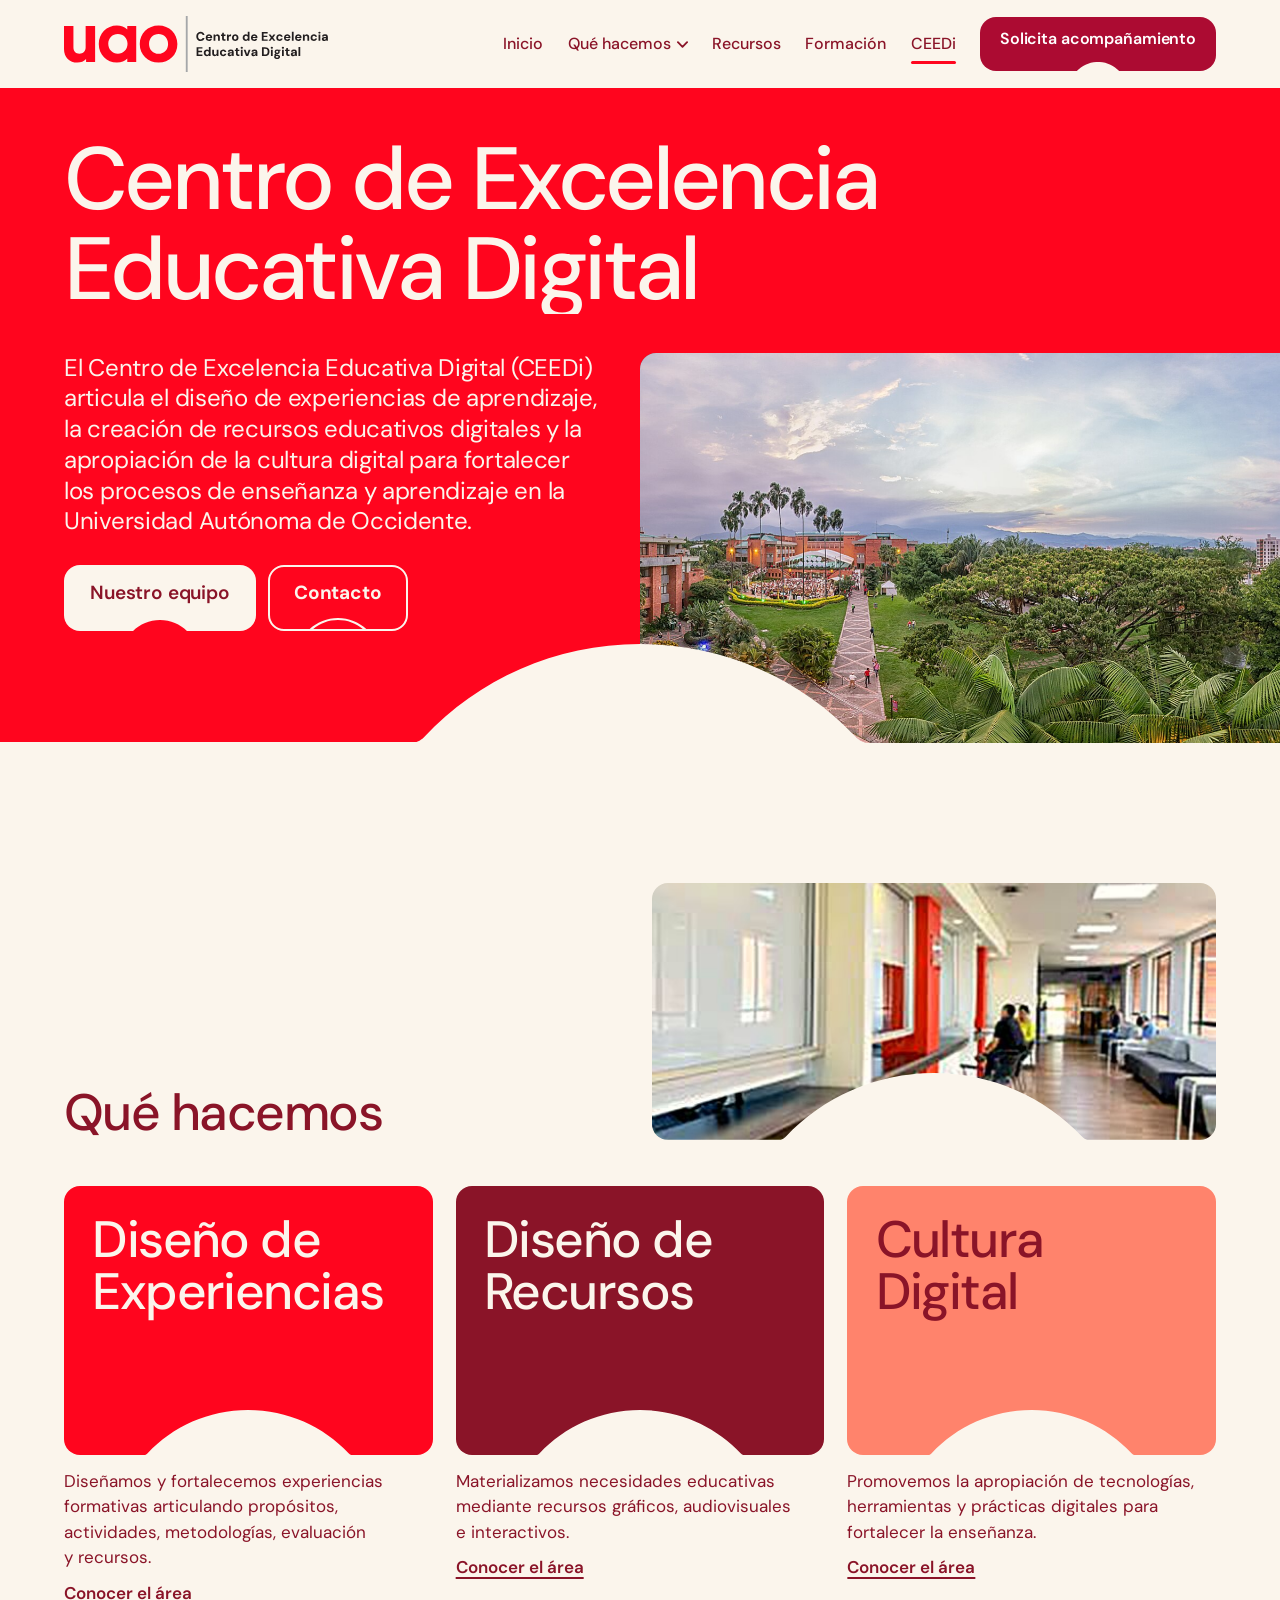
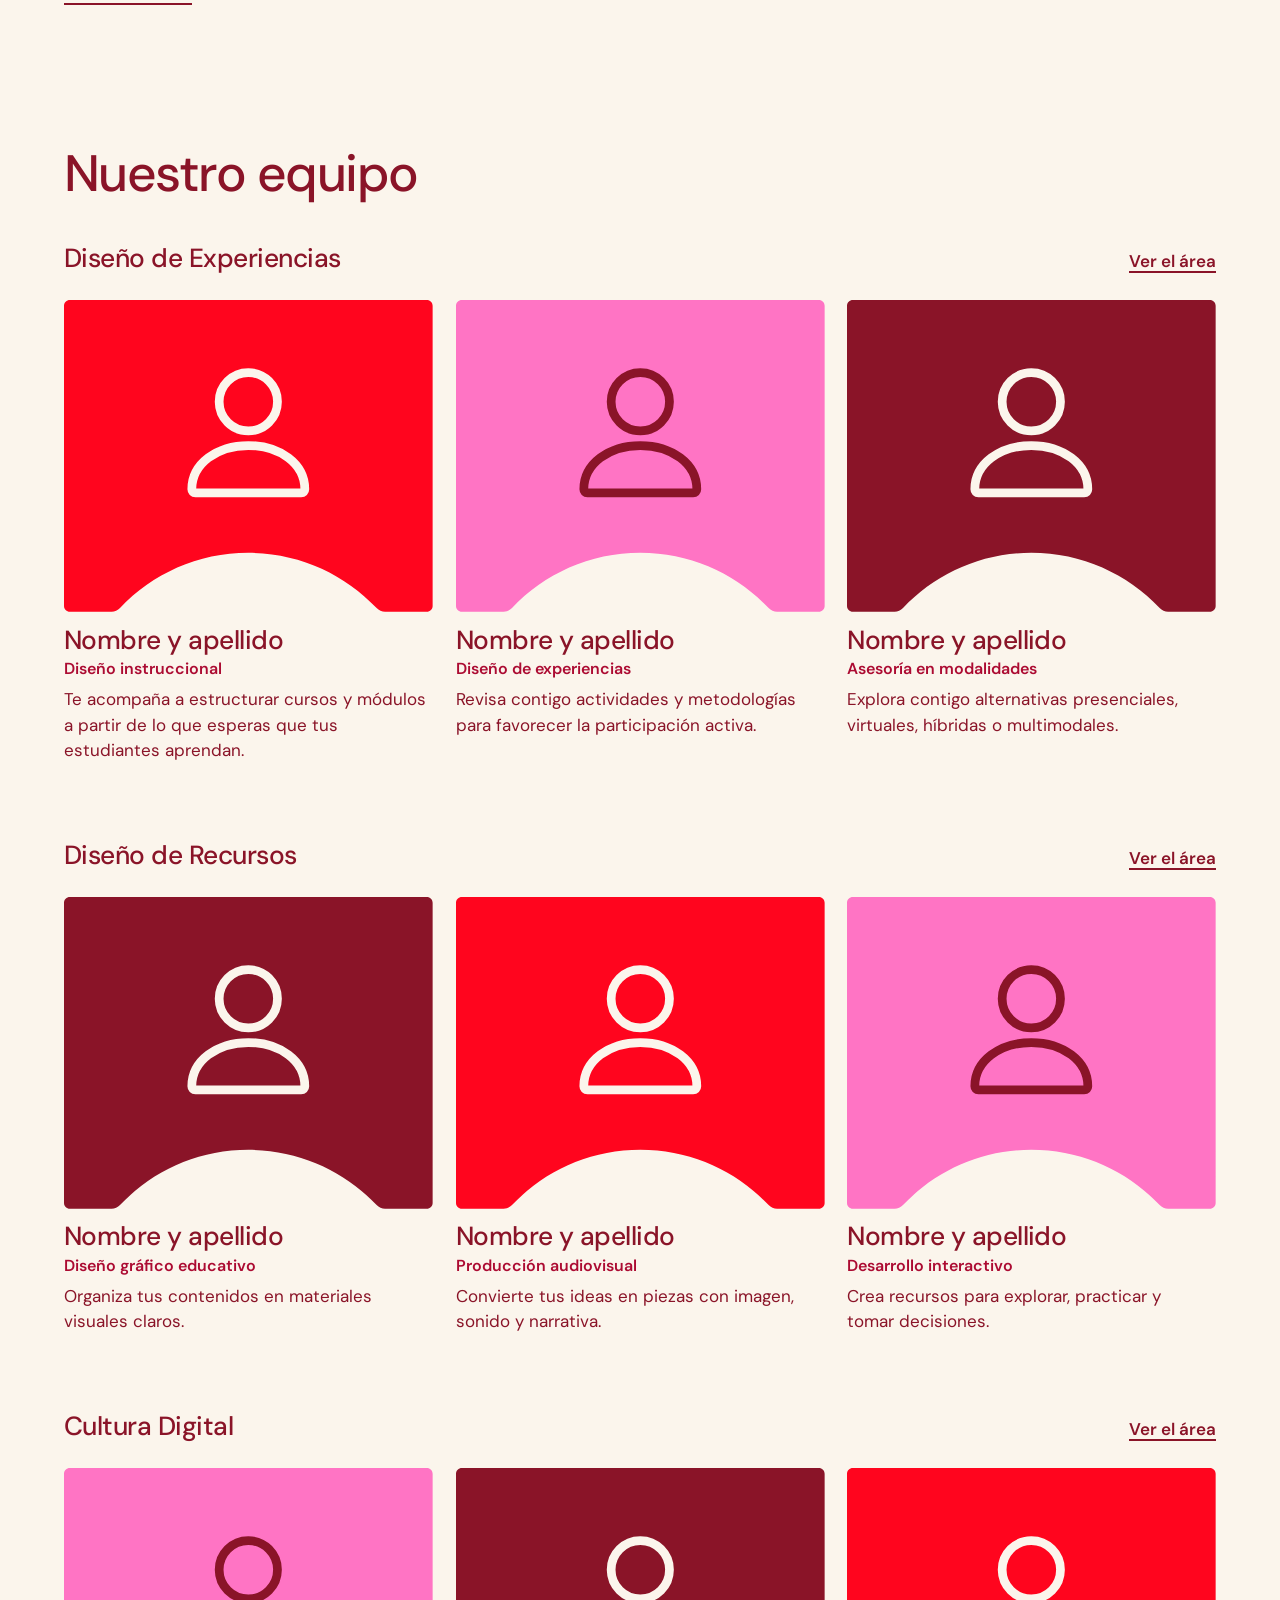
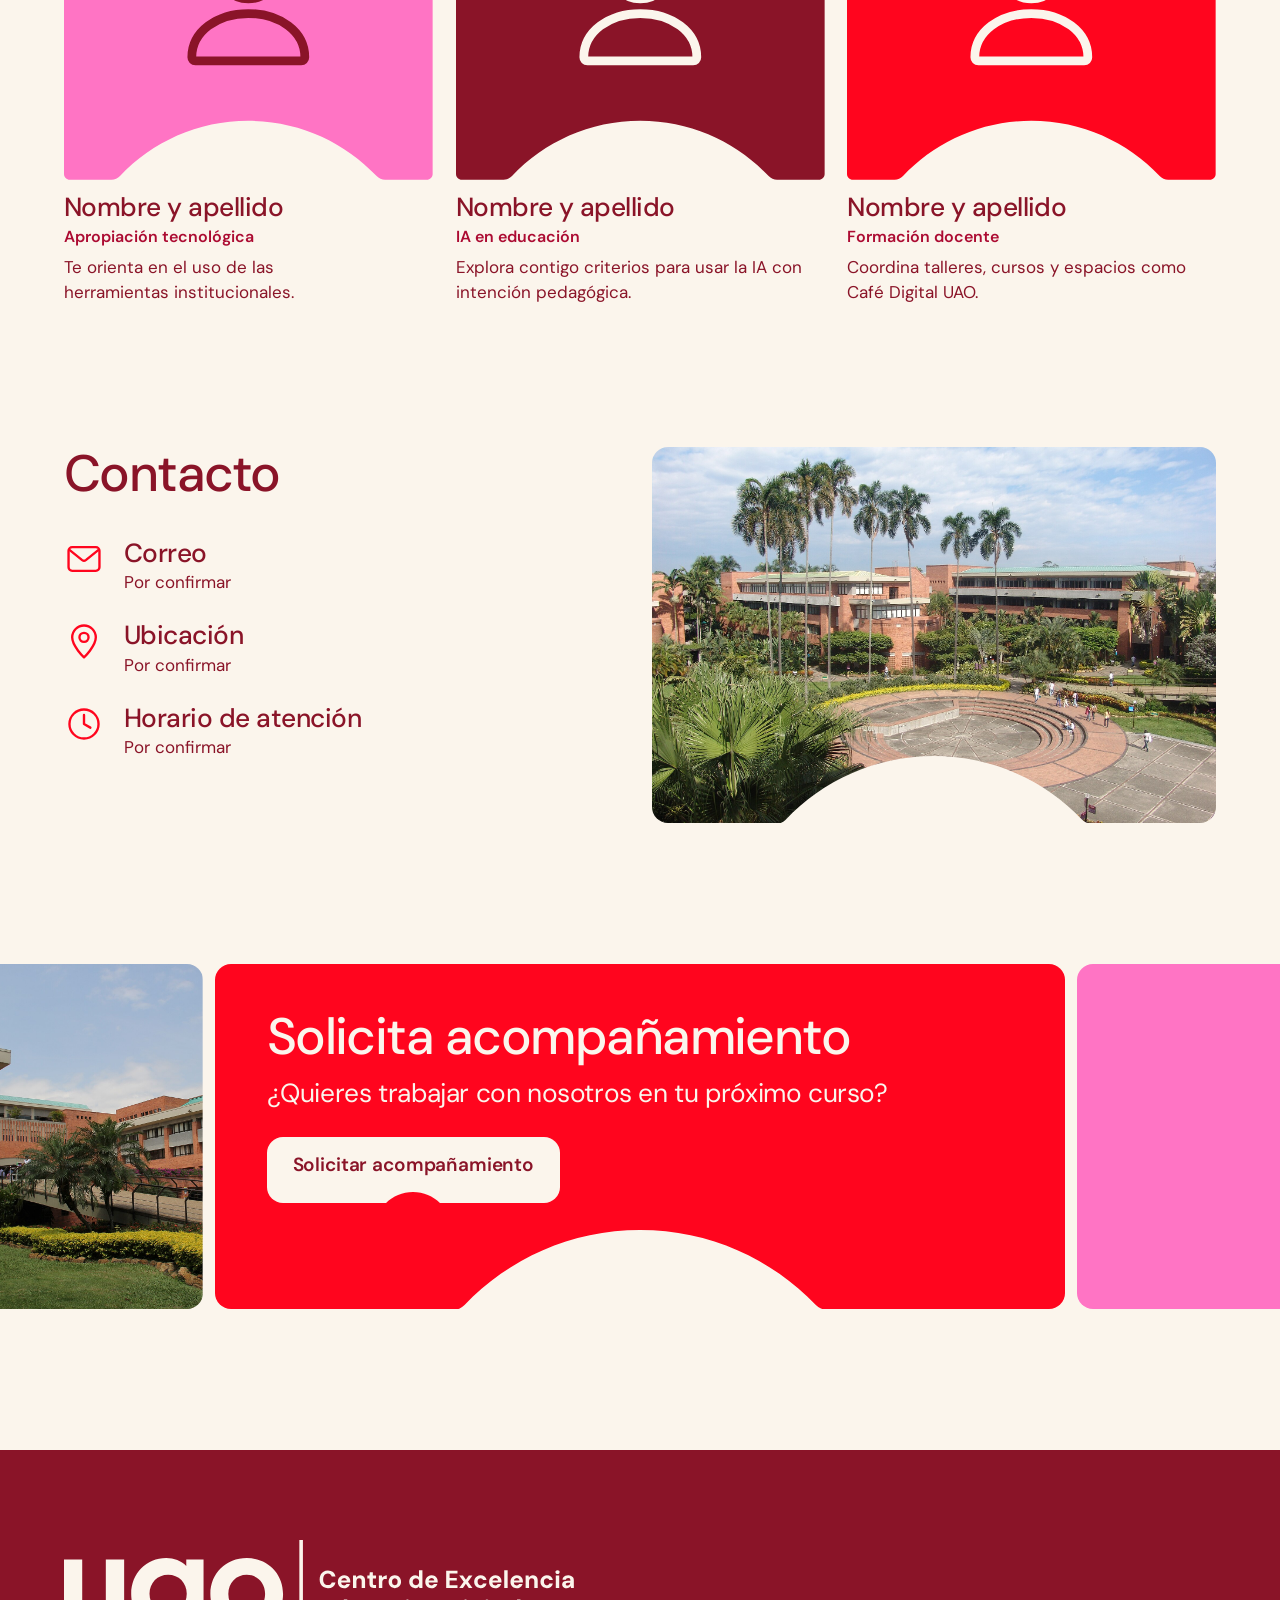
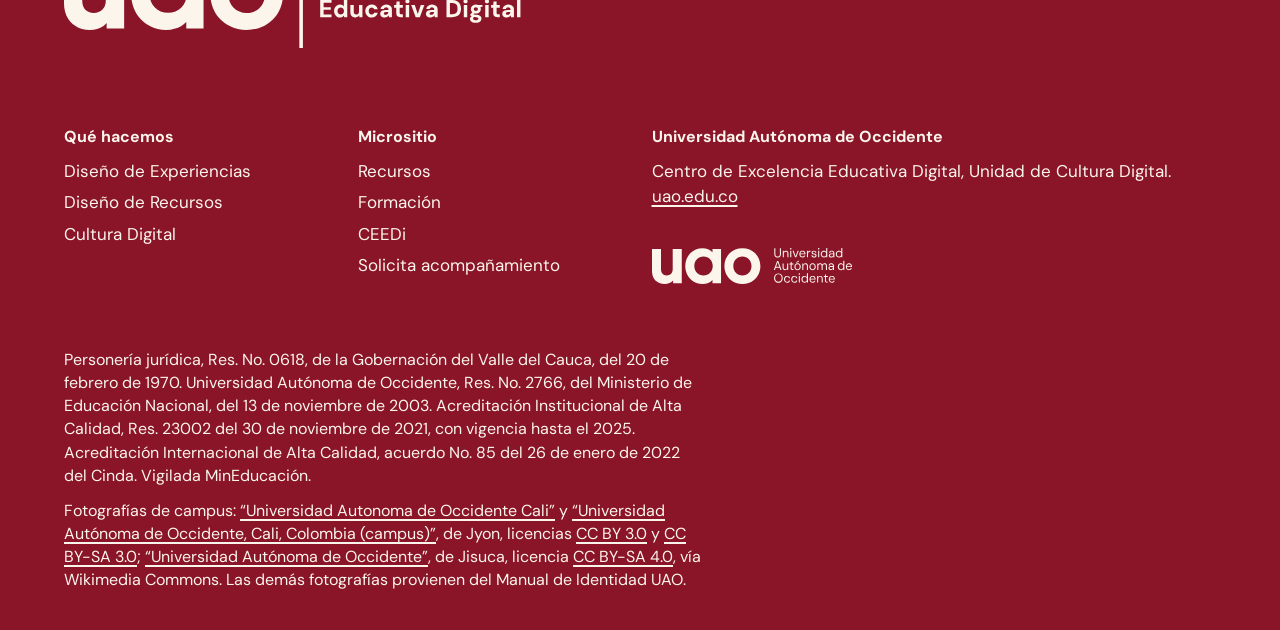
==== ceedi.html @ 80896334 "init: first proposal" ====
<!DOCTYPE html>
<html lang="es">
<head>
<meta charset="utf-8">
<meta name="viewport" content="width=device-width, initial-scale=1">
<title>Quiénes somos · CEEDi · UAO</title>
<meta name="description" content="El Centro de Excelencia Educativa Digital articula el diseño de experiencias de aprendizaje, la creación de recursos educativos digitales y la apropiación de la cultura digital.">
<meta name="theme-color" content="#FF051E">
<link rel="icon" href="assets/logo/favicon.svg" type="image/svg+xml">
<link rel="preload" href="assets/fonts/dm-sans-latin-wght-normal.woff2" as="font" type="font/woff2" crossorigin>
<link rel="stylesheet" href="assets/css/site.css">
<script>document.documentElement.classList.add('js')</script>
</head>
<body>

<a class="saltar" href="#contenido">Saltar al contenido</a>
<header class="cabecera">
  <a class="cabecera__marca" href="index.html"><img src="assets/logo/uao-ceedi.svg" width="265" height="56" alt="uao, Centro de Excelencia Educativa Digital. Ir al inicio"></a>
  <button class="cabecera__abrir" type="button" aria-expanded="false" aria-controls="menu">Menú</button>
  <nav class="nav" id="menu" aria-label="Principal">
    <button class="nav__cerrar" type="button">Cerrar</button>
    <ul>
      <li><a class="nav__enlace" href="index.html">Inicio</a></li>
      <li class="nav__grupo">
        <button type="button" aria-expanded="false" aria-controls="sub-hacemos">Qué hacemos <svg class="nav__flecha" viewBox="0 0 12 7" fill="none" aria-hidden="true"><path d="M1 1l5 5 5-5" stroke="currentColor" stroke-width="2" stroke-linecap="round" stroke-linejoin="round"/></svg></button>
        <ul class="submenu" id="sub-hacemos">
          <li><a href="diseno-de-experiencias.html"><strong style="--vineta:var(--rojo)"><svg class="vineta" viewBox="0 0 491.82 245.91" aria-hidden="true"><path d="M491.82 7.79V238.13C491.82 242.43 488.34 245.91 484.04 245.91H428.38C424.11 245.91 420.03 244.16 417.1 241.06 374.18 195.67 313.34 167.36 245.91 167.36 178.48 167.36 117.64 195.67 74.72 241.06 71.79 244.16 67.71 245.91 63.45 245.91H7.79C3.48 245.91 0 242.43 0 238.13V7.79C0 3.49 3.48 0 7.79 0H484.04C488.34 0 491.82 3.49 491.82 7.79Z"/></svg>Diseño de Experiencias</strong><span>Crea, transforma o fortalece una experiencia de aprendizaje.</span></a></li><li><a href="diseno-de-recursos.html"><strong style="--vineta:var(--vino-o)"><svg class="vineta" viewBox="0 0 491.82 245.91" aria-hidden="true"><path d="M491.82 7.79V238.13C491.82 242.43 488.34 245.91 484.04 245.91H428.38C424.11 245.91 420.03 244.16 417.1 241.06 374.18 195.67 313.34 167.36 245.91 167.36 178.48 167.36 117.64 195.67 74.72 241.06 71.79 244.16 67.71 245.91 63.45 245.91H7.79C3.48 245.91 0 242.43 0 238.13V7.79C0 3.49 3.48 0 7.79 0H484.04C488.34 0 491.82 3.49 491.82 7.79Z"/></svg>Diseño de Recursos</strong><span>Convierte una idea o un contenido en un recurso educativo.</span></a></li><li><a href="cultura-digital.html"><strong style="--vineta:var(--coral)"><svg class="vineta" viewBox="0 0 491.82 245.91" aria-hidden="true"><path d="M491.82 7.79V238.13C491.82 242.43 488.34 245.91 484.04 245.91H428.38C424.11 245.91 420.03 244.16 417.1 241.06 374.18 195.67 313.34 167.36 245.91 167.36 178.48 167.36 117.64 195.67 74.72 241.06 71.79 244.16 67.71 245.91 63.45 245.91H7.79C3.48 245.91 0 242.43 0 238.13V7.79C0 3.49 3.48 0 7.79 0H484.04C488.34 0 491.82 3.49 491.82 7.79Z"/></svg>Cultura Digital</strong><span>Fortalece tu práctica con tecnologías, IA y herramientas.</span></a></li>
        </ul>
      </li>
      <li><a class="nav__enlace" href="recursos.html">Recursos</a></li>
      <li><a class="nav__enlace" href="formacion.html">Formación</a></li>
      <li><a class="nav__enlace" href="ceedi.html" aria-current="page">CEEDi</a></li>
      <li><a class="btn" href="solicita-acompanamiento.html">Solicita acompañamiento</a></li>
    </ul>
  </nav>
</header>
<main id="contenido">


<section class="portada c-rojo" style="--dome-hero:36%;--dome-h:7.75vw">
  <div class="portada__campo"></div>
  <div class="portada__titulo">
    <h1 class="display--ceedi lines"><span class="line"><span data-line style="--i:0">Centro de Excelencia</span></span><span class="line"><span data-line style="--i:1">Educativa Digital</span></span></h1>
  </div>
  <div class="portada__texto">
    <p class="lead" data-llega style="--d:420ms">El Centro de Excelencia Educativa Digital (CEEDi) articula el diseño de experiencias de aprendizaje, la creación de recursos educativos digitales y la apropiación de la cultura digital para fortalecer los procesos de enseñanza y aprendizaje en la Universidad Autónoma de Occidente.</p>
    <div class="acciones" data-llega style="--d:500ms"><a class="btn" href="#equipo">Nuestro equipo</a><a class="btn btn--linea" href="#contacto">Contacto</a></div>
  </div>
  <figure class="portada__foto" style="--foco-img:62% 50%"><img src="assets/universidad-autonoma-de-occidente.jpg" width="1920" height="732" alt="Vista panorámica del campus de la UAO al atardecer, entre jardines y palmeras" fetchpriority="high" decoding="async"></figure>
  <div class="domo portada__domo"></div>
</section>

<section class="seccion" aria-labelledby="hacemos-t">
  <div class="rejilla cabfoto">
    <h2 class="titulo" id="hacemos-t" data-sube>Qué hacemos</h2>
    <figure class="arco foto-fondo" data-abre><img src="assets/img/pasillo.jpg" width="552" height="448" alt="Pasillo interior de la Universidad con ventanales" loading="lazy" decoding="async"></figure>
  </div>
  <ul class="areas">
    
    <li class="area" style="--c:var(--rojo);--t:var(--crema);--d:0ms" data-sube>
      <div class="area__arco arco"><h3>Diseño de Experiencias</h3></div>
      <p>Diseñamos y fortalecemos experiencias formativas articulando propósitos, actividades, metodologías, evaluación y recursos.</p>
      <a class="enlace" href="diseno-de-experiencias.html">Conocer el área<span class="sr">: Diseño de Experiencias</span></a>
    </li>
    <li class="area" style="--c:var(--vino-o);--t:var(--crema);--d:90ms" data-sube>
      <div class="area__arco arco"><h3>Diseño de Recursos</h3></div>
      <p>Materializamos necesidades educativas mediante recursos gráficos, audiovisuales e interactivos.</p>
      <a class="enlace" href="diseno-de-recursos.html">Conocer el área<span class="sr">: Diseño de Recursos</span></a>
    </li>
    <li class="area" style="--c:var(--coral);--t:var(--vino-o);--d:180ms" data-sube>
      <div class="area__arco arco"><h3>Cultura Digital</h3></div>
      <p>Promovemos la apropiación de tecnologías, herramientas y prácticas digitales para fortalecer la enseñanza.</p>
      <a class="enlace" href="cultura-digital.html">Conocer el área<span class="sr">: Cultura Digital</span></a>
    </li>
  </ul>
</section>

<section class="seccion seccion--pegada" id="equipo" aria-labelledby="nuestro-t">
  <h2 class="titulo" id="nuestro-t" data-sube style="margin-bottom:clamp(28px,3.4vw,52px)">Nuestro equipo</h2>
  
  <section class="grupo" aria-labelledby="grupo-experiencias">
    <div class="grupo__cab"><h3 id="grupo-experiencias">Diseño de Experiencias</h3><a class="enlace" href="diseno-de-experiencias.html">Ver el área</a></div>
    <ul class="perfiles">
  <li class="perfil" data-sube style="--d:0ms">
    <svg class="arco-icono" viewBox="0 0 491.82 415.91" aria-hidden="true"><path style="fill:var(--rojo)" d="M491.82 7.79V408.13C491.82 412.43 488.34 415.91 484.04 415.91H428.38C424.11 415.91 420.03 414.16 417.1 411.06 374.18 365.67 313.34 337.36 245.91 337.36 178.48 337.36 117.64 365.67 74.72 411.06 71.79 414.16 67.71 415.91 63.45 415.91H7.79C3.48 415.91 0 412.43 0 408.13V7.79C0 3.49 3.48 0 7.79 0H484.04C488.34 0 491.82 3.49 491.82 7.79Z"/><svg x="138.9" y="67.7" width="214" height="214" viewBox="0 0 44 44" fill="none" stroke-width="2.4" stroke-linecap="round" stroke-linejoin="round" style="stroke:var(--crema)"><circle cx="22" cy="14" r="8"/><path d="M6.5 38c0-7 6.9-12 15.5-12s15.5 5 15.5 12c0 .6-.4 1-1 1h-29c-.6 0-1-.4-1-1Z"/></svg></svg>
    <h4>Nombre y apellido</h4>
    <span class="perfil__rol">Diseño instruccional</span>
    <p>Te acompaña a estructurar cursos y módulos a partir de lo que esperas que tus estudiantes aprendan.</p>
  </li>
  <li class="perfil" data-sube style="--d:80ms">
    <svg class="arco-icono" viewBox="0 0 491.82 415.91" aria-hidden="true"><path style="fill:var(--rosa)" d="M491.82 7.79V408.13C491.82 412.43 488.34 415.91 484.04 415.91H428.38C424.11 415.91 420.03 414.16 417.1 411.06 374.18 365.67 313.34 337.36 245.91 337.36 178.48 337.36 117.64 365.67 74.72 411.06 71.79 414.16 67.71 415.91 63.45 415.91H7.79C3.48 415.91 0 412.43 0 408.13V7.79C0 3.49 3.48 0 7.79 0H484.04C488.34 0 491.82 3.49 491.82 7.79Z"/><svg x="138.9" y="67.7" width="214" height="214" viewBox="0 0 44 44" fill="none" stroke-width="2.4" stroke-linecap="round" stroke-linejoin="round" style="stroke:var(--vino-o)"><circle cx="22" cy="14" r="8"/><path d="M6.5 38c0-7 6.9-12 15.5-12s15.5 5 15.5 12c0 .6-.4 1-1 1h-29c-.6 0-1-.4-1-1Z"/></svg></svg>
    <h4>Nombre y apellido</h4>
    <span class="perfil__rol">Diseño de experiencias</span>
    <p>Revisa contigo actividades y metodologías para favorecer la participación activa.</p>
  </li>
  <li class="perfil" data-sube style="--d:160ms">
    <svg class="arco-icono" viewBox="0 0 491.82 415.91" aria-hidden="true"><path style="fill:var(--vino-o)" d="M491.82 7.79V408.13C491.82 412.43 488.34 415.91 484.04 415.91H428.38C424.11 415.91 420.03 414.16 417.1 411.06 374.18 365.67 313.34 337.36 245.91 337.36 178.48 337.36 117.64 365.67 74.72 411.06 71.79 414.16 67.71 415.91 63.45 415.91H7.79C3.48 415.91 0 412.43 0 408.13V7.79C0 3.49 3.48 0 7.79 0H484.04C488.34 0 491.82 3.49 491.82 7.79Z"/><svg x="138.9" y="67.7" width="214" height="214" viewBox="0 0 44 44" fill="none" stroke-width="2.4" stroke-linecap="round" stroke-linejoin="round" style="stroke:var(--crema)"><circle cx="22" cy="14" r="8"/><path d="M6.5 38c0-7 6.9-12 15.5-12s15.5 5 15.5 12c0 .6-.4 1-1 1h-29c-.6 0-1-.4-1-1Z"/></svg></svg>
    <h4>Nombre y apellido</h4>
    <span class="perfil__rol">Asesoría en modalidades</span>
    <p>Explora contigo alternativas presenciales, virtuales, híbridas o multimodales.</p>
  </li></ul>
  </section>
  <section class="grupo" aria-labelledby="grupo-recursos">
    <div class="grupo__cab"><h3 id="grupo-recursos">Diseño de Recursos</h3><a class="enlace" href="diseno-de-recursos.html">Ver el área</a></div>
    <ul class="perfiles">
  <li class="perfil" data-sube style="--d:0ms">
    <svg class="arco-icono" viewBox="0 0 491.82 415.91" aria-hidden="true"><path style="fill:var(--vino-o)" d="M491.82 7.79V408.13C491.82 412.43 488.34 415.91 484.04 415.91H428.38C424.11 415.91 420.03 414.16 417.1 411.06 374.18 365.67 313.34 337.36 245.91 337.36 178.48 337.36 117.64 365.67 74.72 411.06 71.79 414.16 67.71 415.91 63.45 415.91H7.79C3.48 415.91 0 412.43 0 408.13V7.79C0 3.49 3.48 0 7.79 0H484.04C488.34 0 491.82 3.49 491.82 7.79Z"/><svg x="138.9" y="67.7" width="214" height="214" viewBox="0 0 44 44" fill="none" stroke-width="2.4" stroke-linecap="round" stroke-linejoin="round" style="stroke:var(--crema)"><circle cx="22" cy="14" r="8"/><path d="M6.5 38c0-7 6.9-12 15.5-12s15.5 5 15.5 12c0 .6-.4 1-1 1h-29c-.6 0-1-.4-1-1Z"/></svg></svg>
    <h4>Nombre y apellido</h4>
    <span class="perfil__rol">Diseño gráfico educativo</span>
    <p>Organiza tus contenidos en materiales visuales claros.</p>
  </li>
  <li class="perfil" data-sube style="--d:80ms">
    <svg class="arco-icono" viewBox="0 0 491.82 415.91" aria-hidden="true"><path style="fill:var(--rojo)" d="M491.82 7.79V408.13C491.82 412.43 488.34 415.91 484.04 415.91H428.38C424.11 415.91 420.03 414.16 417.1 411.06 374.18 365.67 313.34 337.36 245.91 337.36 178.48 337.36 117.64 365.67 74.72 411.06 71.79 414.16 67.71 415.91 63.45 415.91H7.79C3.48 415.91 0 412.43 0 408.13V7.79C0 3.49 3.48 0 7.79 0H484.04C488.34 0 491.82 3.49 491.82 7.79Z"/><svg x="138.9" y="67.7" width="214" height="214" viewBox="0 0 44 44" fill="none" stroke-width="2.4" stroke-linecap="round" stroke-linejoin="round" style="stroke:var(--crema)"><circle cx="22" cy="14" r="8"/><path d="M6.5 38c0-7 6.9-12 15.5-12s15.5 5 15.5 12c0 .6-.4 1-1 1h-29c-.6 0-1-.4-1-1Z"/></svg></svg>
    <h4>Nombre y apellido</h4>
    <span class="perfil__rol">Producción audiovisual</span>
    <p>Convierte tus ideas en piezas con imagen, sonido y narrativa.</p>
  </li>
  <li class="perfil" data-sube style="--d:160ms">
    <svg class="arco-icono" viewBox="0 0 491.82 415.91" aria-hidden="true"><path style="fill:var(--rosa)" d="M491.82 7.79V408.13C491.82 412.43 488.34 415.91 484.04 415.91H428.38C424.11 415.91 420.03 414.16 417.1 411.06 374.18 365.67 313.34 337.36 245.91 337.36 178.48 337.36 117.64 365.67 74.72 411.06 71.79 414.16 67.71 415.91 63.45 415.91H7.79C3.48 415.91 0 412.43 0 408.13V7.79C0 3.49 3.48 0 7.79 0H484.04C488.34 0 491.82 3.49 491.82 7.79Z"/><svg x="138.9" y="67.7" width="214" height="214" viewBox="0 0 44 44" fill="none" stroke-width="2.4" stroke-linecap="round" stroke-linejoin="round" style="stroke:var(--vino-o)"><circle cx="22" cy="14" r="8"/><path d="M6.5 38c0-7 6.9-12 15.5-12s15.5 5 15.5 12c0 .6-.4 1-1 1h-29c-.6 0-1-.4-1-1Z"/></svg></svg>
    <h4>Nombre y apellido</h4>
    <span class="perfil__rol">Desarrollo interactivo</span>
    <p>Crea recursos para explorar, practicar y tomar decisiones.</p>
  </li></ul>
  </section>
  <section class="grupo" aria-labelledby="grupo-cultura">
    <div class="grupo__cab"><h3 id="grupo-cultura">Cultura Digital</h3><a class="enlace" href="cultura-digital.html">Ver el área</a></div>
    <ul class="perfiles">
  <li class="perfil" data-sube style="--d:0ms">
    <svg class="arco-icono" viewBox="0 0 491.82 415.91" aria-hidden="true"><path style="fill:var(--rosa)" d="M491.82 7.79V408.13C491.82 412.43 488.34 415.91 484.04 415.91H428.38C424.11 415.91 420.03 414.16 417.1 411.06 374.18 365.67 313.34 337.36 245.91 337.36 178.48 337.36 117.64 365.67 74.72 411.06 71.79 414.16 67.71 415.91 63.45 415.91H7.79C3.48 415.91 0 412.43 0 408.13V7.79C0 3.49 3.48 0 7.79 0H484.04C488.34 0 491.82 3.49 491.82 7.79Z"/><svg x="138.9" y="67.7" width="214" height="214" viewBox="0 0 44 44" fill="none" stroke-width="2.4" stroke-linecap="round" stroke-linejoin="round" style="stroke:var(--vino-o)"><circle cx="22" cy="14" r="8"/><path d="M6.5 38c0-7 6.9-12 15.5-12s15.5 5 15.5 12c0 .6-.4 1-1 1h-29c-.6 0-1-.4-1-1Z"/></svg></svg>
    <h4>Nombre y apellido</h4>
    <span class="perfil__rol">Apropiación tecnológica</span>
    <p>Te orienta en el uso de las herramientas institucionales.</p>
  </li>
  <li class="perfil" data-sube style="--d:80ms">
    <svg class="arco-icono" viewBox="0 0 491.82 415.91" aria-hidden="true"><path style="fill:var(--vino-o)" d="M491.82 7.79V408.13C491.82 412.43 488.34 415.91 484.04 415.91H428.38C424.11 415.91 420.03 414.16 417.1 411.06 374.18 365.67 313.34 337.36 245.91 337.36 178.48 337.36 117.64 365.67 74.72 411.06 71.79 414.16 67.71 415.91 63.45 415.91H7.79C3.48 415.91 0 412.43 0 408.13V7.79C0 3.49 3.48 0 7.79 0H484.04C488.34 0 491.82 3.49 491.82 7.79Z"/><svg x="138.9" y="67.7" width="214" height="214" viewBox="0 0 44 44" fill="none" stroke-width="2.4" stroke-linecap="round" stroke-linejoin="round" style="stroke:var(--crema)"><circle cx="22" cy="14" r="8"/><path d="M6.5 38c0-7 6.9-12 15.5-12s15.5 5 15.5 12c0 .6-.4 1-1 1h-29c-.6 0-1-.4-1-1Z"/></svg></svg>
    <h4>Nombre y apellido</h4>
    <span class="perfil__rol">IA en educación</span>
    <p>Explora contigo criterios para usar la IA con intención pedagógica.</p>
  </li>
  <li class="perfil" data-sube style="--d:160ms">
    <svg class="arco-icono" viewBox="0 0 491.82 415.91" aria-hidden="true"><path style="fill:var(--rojo)" d="M491.82 7.79V408.13C491.82 412.43 488.34 415.91 484.04 415.91H428.38C424.11 415.91 420.03 414.16 417.1 411.06 374.18 365.67 313.34 337.36 245.91 337.36 178.48 337.36 117.64 365.67 74.72 411.06 71.79 414.16 67.71 415.91 63.45 415.91H7.79C3.48 415.91 0 412.43 0 408.13V7.79C0 3.49 3.48 0 7.79 0H484.04C488.34 0 491.82 3.49 491.82 7.79Z"/><svg x="138.9" y="67.7" width="214" height="214" viewBox="0 0 44 44" fill="none" stroke-width="2.4" stroke-linecap="round" stroke-linejoin="round" style="stroke:var(--crema)"><circle cx="22" cy="14" r="8"/><path d="M6.5 38c0-7 6.9-12 15.5-12s15.5 5 15.5 12c0 .6-.4 1-1 1h-29c-.6 0-1-.4-1-1Z"/></svg></svg>
    <h4>Nombre y apellido</h4>
    <span class="perfil__rol">Formación docente</span>
    <p>Coordina talleres, cursos y espacios como Café Digital UAO.</p>
  </li></ul>
  </section>
</section>

<section class="seccion seccion--pegada" id="contacto" aria-labelledby="contacto-t">
  <div class="rejilla dos">
    <div class="dos__izq">
      <h2 class="titulo" id="contacto-t" data-sube>Contacto</h2>
      <ul class="contacto">
        <li class="contacto__item" data-fila style="--d:0ms"><svg viewBox="0 0 44 44" fill="none" stroke="currentColor" stroke-width="2.6" stroke-linecap="round" stroke-linejoin="round" aria-hidden="true"><rect x="5" y="9" width="34" height="26" rx="4"/><path d="M6 12l14 11.2c1.2.9 2.8.9 4 0L38 12"/></svg><div><h3>Correo</h3><p>Por confirmar</p></div></li><li class="contacto__item" data-fila style="--d:70ms"><svg viewBox="0 0 44 44" fill="none" stroke="currentColor" stroke-width="2.6" stroke-linecap="round" stroke-linejoin="round" aria-hidden="true"><path d="M22 40S9 27.7 9 18a13 13 0 0 1 26 0c0 9.7-13 22-13 22Z"/><circle cx="22" cy="18" r="5"/></svg><div><h3>Ubicación</h3><p>Por confirmar</p></div></li><li class="contacto__item" data-fila style="--d:140ms"><svg viewBox="0 0 44 44" fill="none" stroke="currentColor" stroke-width="2.6" stroke-linecap="round" stroke-linejoin="round" aria-hidden="true"><circle cx="22" cy="22" r="16"/><path d="M22 12v10l7 4"/></svg><div><h3>Horario de atención</h3><p>Por confirmar</p></div></li>
      </ul>
    </div>
    <figure class="dos__der arco foto-fondo" data-abre style="aspect-ratio:1.5/1;--dome:56%"><img src="assets/universidad-autonoma-de-occidente-cali.jpg" width="1920" height="1440" alt="Campus de la Universidad Autónoma de Occidente en Cali: palmeras, edificios de ladrillo y la plazoleta circular" loading="lazy" decoding="async"></figure>
  </div>
</section>


<section class="cierre" aria-labelledby="cierre-t">
  <div class="cierre__lado cierre__lado--izq" data-abre><img src="assets/universidad-autonoma-de-occidente-cali-colombia-campus.jpg" width="1920" height="1280" alt="" loading="lazy" decoding="async"></div>
  <div class="cierre__tile arco cierre__tile--breve" data-sube>
    <h2 class="titulo" id="cierre-t">Solicita acompañamiento</h2>
    <p class="cierre__pregunta">¿Quieres trabajar con nosotros en tu próximo curso?</p>
    
    <div class="acciones"><a class="btn" href="solicita-acompanamiento.html">Solicitar acompañamiento</a></div>
  </div>
  <div class="cierre__lado cierre__lado--der" data-sube style="--d:90ms"></div>
</section>
</main>

<footer class="pie">
  <a class="pie__marca" href="index.html"><img src="assets/logo/uao-ceedi-crema.svg" width="620" height="131" alt="uao, Centro de Excelencia Educativa Digital" loading="lazy"></a>
  <div class="pie__cols">
    <div class="pie__col--a">
      <h2>Qué hacemos</h2>
      <ul><li><a href="diseno-de-experiencias.html">Diseño de Experiencias</a></li><li><a href="diseno-de-recursos.html">Diseño de Recursos</a></li><li><a href="cultura-digital.html">Cultura Digital</a></li></ul>
    </div>
    <div class="pie__col--b">
      <h2>Micrositio</h2>
      <ul>
        <li><a href="recursos.html">Recursos</a></li>
        <li><a href="formacion.html">Formación</a></li>
        <li><a href="ceedi.html">CEEDi</a></li>
        <li><a href="solicita-acompanamiento.html">Solicita acompañamiento</a></li>
      </ul>
    </div>
    <div class="pie__col--c">
      <h2>Universidad Autónoma de Occidente</h2>
      <p>Centro de Excelencia Educativa Digital, Unidad de Cultura Digital.</p>
      <p><a href="https://www.uao.edu.co" style="text-decoration-color:currentColor">uao.edu.co</a></p>
      <div class="pie__uni"><img src="assets/logo/uao-horizontal-crema.svg" width="200" height="36" alt="uao, Universidad Autónoma de Occidente" loading="lazy"></div>
    </div>
  </div>
  <div class="pie__legal">
    <p>Personería jurídica, Res. No. 0618, de la Gobernación del Valle del Cauca, del 20 de febrero de 1970. Universidad Autónoma de Occidente, Res. No. 2766, del Ministerio de Educación Nacional, del 13 de noviembre de 2003. Acreditación Institucional de Alta Calidad, Res. 23002 del 30 de noviembre de 2021, con vigencia hasta el 2025. Acreditación Internacional de Alta Calidad, acuerdo No. 85 del 26 de enero de 2022 del Cinda. Vigilada MinEducación.</p>
    <p>Fotografías de campus: <a href="https://commons.wikimedia.org/w/index.php?curid=12123707">“Universidad Autonoma de Occidente Cali”</a> y <a href="https://commons.wikimedia.org/w/index.php?curid=23885498">“Universidad Autónoma de Occidente, Cali, Colombia (campus)”</a>, de Jyon, licencias <a href="https://creativecommons.org/licenses/by/3.0/">CC BY 3.0</a> y <a href="https://creativecommons.org/licenses/by-sa/3.0/">CC BY-SA 3.0</a>; <a href="https://commons.wikimedia.org/wiki/File:Universidad_Aut%C3%B3noma_de_Occidente.jpg">“Universidad Autónoma de Occidente”</a>, de Jisuca, licencia <a href="https://creativecommons.org/licenses/by-sa/4.0">CC BY-SA 4.0</a>, vía Wikimedia Commons. Las demás fotografías provienen del Manual de Identidad UAO.</p>
  </div>
</footer>
<script src="assets/js/site.js" defer></script>
</body>
</html>
---- assets/css/site.css ----
/* Micrositio CEEDi · Universidad Autónoma de Occidente
   Sistema visual tomado del Manual de Identidad UAO (julio 2026).
   Color: dominantes rojo y crema; subordinados vino, vino oscuro, coral y blanco; acento rosa
   (combinación 3, p. 29). Tipografía: DM Sans (p. 32). Gráfica: el arco (p. 49-55). */

@font-face {
  font-family: "DM Sans";
  src: url("../fonts/dm-sans-latin-wght-normal.woff2") format("woff2");
  font-weight: 100 1000;
  font-style: normal;
  font-display: swap;
  unicode-range: U+0000-00FF, U+0131, U+0152-0153, U+02BB-02BC, U+02C6, U+02DA, U+02DC, U+0304, U+0308, U+0329, U+2000-206F, U+20AC, U+2122, U+2191, U+2193, U+2212, U+2215, U+FEFF, U+FFFD;
}
@font-face {
  font-family: "DM Sans";
  src: url("../fonts/dm-sans-latin-ext-wght-normal.woff2") format("woff2");
  font-weight: 100 1000;
  font-style: normal;
  font-display: swap;
  unicode-range: U+0100-02BA, U+02BD-02C5, U+02C7-02CC, U+02CE-02D7, U+02DD-02FF, U+1D00-1DBF, U+1E00-1E9F, U+1EF2-1EFF, U+2020, U+20A0-20AB, U+20AD-20C0, U+2113, U+2C60-2C7F, U+A720-A7FF;
}

:root {
  /* Paleta del manual */
  --rojo: #FF051E;
  --crema: #FBF5EC;
  --vino: #AC0B32;
  --vino-o: #8A1428;
  --coral: #FF836C;
  --blanco: #FFFFFF;
  --rosa: #FF74C4;

  /* Márgenes: 5 % del formato (manual p. 58) */
  --margin: clamp(20px, 5vw, 110px);
  --gutter: clamp(14px, 1.8vw, 28px);
  --gap: clamp(72px, 11vw, 176px);
  --r: 16px;

  /* Escala: cinco pasos */
  --s-display: clamp(1.6rem, 6.35vw, 6.75rem);
  --s-head: clamp(1.75rem, 4vw, 4rem);
  --s-lead: clamp(1.5rem, 2.05vw, 2rem);
  --s-body: clamp(1.0625rem, 1.32vw, 1.1875rem);
  --s-small: 1rem;

  /* Movimiento */
  --ease-out: cubic-bezier(0.22, 1, 0.36, 1);
  --ease-expo: cubic-bezier(0.16, 1, 0.3, 1);
  --ease-in-out: cubic-bezier(0.76, 0, 0.24, 1);
  --ease-soft: cubic-bezier(0.33, 1, 0.68, 1);
  --t-press: 140ms;
  --t-hover: 180ms;
  --t-ui: 240ms;

  /* La curva inferior del arco, trazada desde el vector del manual (p. 49).
     Nunca se deforma: su proporción está fija y se recorta sobre el fondo de la sección. */
  --domo: url("data:image/svg+xml,%3Csvg xmlns='http://www.w3.org/2000/svg' viewBox='0 0 364.93 78.55' preserveAspectRatio='none'%3E%3Cpath d='M0 78.55C4.26 78.55 8.34 76.8 11.27 73.7 54.19 28.31 115.03 0 182.46 0 249.89 0 310.73 28.31 353.65 73.7 356.58 76.8 360.66 78.55 364.93 78.55Z'/%3E%3C/svg%3E");
  --domo-ratio: 364.93 / 78.55;
  --macizo: url("data:image/svg+xml,%3Csvg xmlns='http://www.w3.org/2000/svg' viewBox='0 0 8 8' preserveAspectRatio='none'%3E%3Crect width='8' height='8'/%3E%3C/svg%3E");

  /* Colores de contexto */
  --outer: var(--crema);
  --ground: var(--crema);
  --ink: var(--vino-o);
  --btn-bg: var(--vino);
  --btn-fg: var(--blanco);
}

*, *::before, *::after { box-sizing: border-box; }
html { -webkit-text-size-adjust: 100%; scroll-behavior: smooth; scroll-padding-top: 104px; }
@media (prefers-reduced-motion: reduce) { html { scroll-behavior: auto; } }
body {
  margin: 0;
  background: var(--crema);
  color: var(--ink);
  font-family: "DM Sans", Arial, sans-serif;
  font-size: var(--s-body);
  line-height: 1.5;
  font-optical-sizing: auto;
  -webkit-font-smoothing: antialiased;
  overflow-x: clip;
}
img, svg { display: block; max-width: 100%; }
img { height: auto; }
figure { margin: 0; }
ul, ol { margin: 0; padding: 0; list-style: none; }
h1, h2, h3, h4, p { margin: 0; }
h1, h2, h3 { font-weight: 500; text-wrap: balance; }
p { text-wrap: pretty; }
a { color: inherit; }
button { font: inherit; color: inherit; background: none; border: 0; padding: 0; cursor: pointer; }
:focus-visible { outline: 3px solid var(--foco, var(--vino-o)); outline-offset: 3px; border-radius: 4px; }
.sr { position: absolute; width: 1px; height: 1px; overflow: hidden; clip-path: inset(50%); white-space: nowrap; }

@view-transition { navigation: auto; }
@media (prefers-reduced-motion: reduce) { @view-transition { navigation: none; } }
::view-transition-old(root) { animation: vt-leave 180ms ease both; }
::view-transition-new(root) { animation: vt-arrive 360ms var(--ease-out) 40ms both; }
::view-transition-group(*) { animation-duration: 460ms; animation-timing-function: var(--ease-in-out); }
@keyframes vt-leave { to { opacity: 0; } }
@keyframes vt-arrive { from { opacity: 0; transform: translateY(14px); } }

/* ------------------------------------------------ tipos */
.display { font-size: var(--s-display); line-height: 1.04; letter-spacing: -0.035em; }
.display--area { font-size: clamp(3rem, 8.5vw, 9.25rem); line-height: 0.98; letter-spacing: -0.045em; }
.display--medio { font-size: clamp(2.4rem, 7vw, 7.5rem); line-height: 1; letter-spacing: -0.04em; }
.display--ceedi { font-size: clamp(2.2rem, 6.9vw, 7.5rem); line-height: 1.02; letter-spacing: -0.04em; }
.titulo { font-size: var(--s-head); line-height: 1.05; letter-spacing: -0.03em; }
.lead { font-size: var(--s-lead); line-height: 1.28; letter-spacing: -0.012em; }
.nota { font-size: var(--s-small); line-height: 1.45; }
.lines .line { display: block; overflow: clip; padding-bottom: 0.14em; margin-bottom: -0.14em; }
.lines [data-line] { display: block; }

/* ------------------------------------------------ marco */
.seccion { padding-inline: var(--margin); padding-block: var(--gap); }
.seccion--pegada { padding-top: 0; }
.rejilla { display: grid; grid-template-columns: repeat(12, minmax(0, 1fr)); column-gap: var(--gutter); }

/* ------------------------------------------------ el arco */
.arco { position: relative; border-radius: var(--r); overflow: clip; }
.arco::after,
.domo {
  content: "";
  position: absolute;
  left: 50%;
  bottom: -1px;
  width: var(--dome, 74%);
  aspect-ratio: var(--domo-ratio);
  transform: translateX(-50%);
  background: var(--outer);
  -webkit-mask: var(--domo) center / 100% 100% no-repeat;
  mask: var(--domo) center / 100% 100% no-repeat;
  pointer-events: none;
  z-index: 4;
}
/* viñeta: el mismo arco a tamaño de texto */
.vineta { display: inline-block; width: 0.98em; height: 0.49em; flex: none; fill: var(--vineta, var(--rojo)); }
.foto-fondo { background: var(--vino-o); }
.foto-fondo img { width: 100%; height: 100%; object-fit: cover; }

/* ------------------------------------------------ botones: un arco pequeño (tercer tipo, p. 55) */
.btn {
  position: relative;
  display: inline-flex;
  align-items: center;
  justify-content: center;
  min-height: 66px;
  padding: 13px 26px 24px;
  border-radius: var(--r);
  background: var(--btn-bg);
  color: var(--btn-fg);
  font-weight: 600;
  font-size: 1.1875rem;
  line-height: 1.12;
  letter-spacing: -0.008em;
  text-decoration: none;
  text-align: center;
  overflow: clip;
  transition: transform var(--t-press) var(--ease-out), background-color var(--t-hover) ease, color var(--t-hover) ease;
}
.btn::after {
  content: "";
  position: absolute;
  left: 50%;
  bottom: -1px;
  width: 58px;
  aspect-ratio: var(--domo-ratio);
  transform: translateX(-50%);
  transform-origin: 50% 100%;
  background: var(--ground);
  -webkit-mask: var(--domo) center / 100% 100% no-repeat;
  mask: var(--domo) center / 100% 100% no-repeat;
  transition: transform 320ms var(--ease-out);
}
.btn:active { transform: scale(0.97); }
.btn--linea {
  background: transparent;
  color: var(--btn-line, var(--ink));
  border: 2px solid var(--btn-line, var(--ink));
  padding: 11px 24px 22px;
  font-weight: 700;
}
.btn--linea::after { bottom: -3px; }
.btn--linea::before {
  content: "";
  position: absolute;
  left: 50%;
  bottom: -3px;
  width: 65px;
  aspect-ratio: var(--domo-ratio);
  transform: translateX(-50%);
  transform-origin: 50% 100%;
  background: var(--btn-line, var(--ink));
  -webkit-mask: var(--domo) center / 100% 100% no-repeat;
  mask: var(--domo) center / 100% 100% no-repeat;
  transition: transform 320ms var(--ease-out);
}
.acciones { display: flex; flex-wrap: wrap; gap: 12px; align-items: flex-start; }
.enlace {
  font-weight: 600;
  text-decoration: underline;
  text-decoration-thickness: 2px;
  text-underline-offset: 0.22em;
  text-decoration-color: currentColor;
  transition: text-decoration-color var(--t-hover) ease, color var(--t-hover) ease;
}
@media (hover: hover) and (pointer: fine) {
  .btn:hover::after, .btn:hover::before { transform: translateX(-50%) scale(1.5); }
  .btn:not(.btn--linea):hover { background: var(--btn-hover, var(--vino-o)); }
  .enlace:hover { text-decoration-color: var(--enlace-hover, var(--rojo)); }
}

/* ------------------------------------------------ cabecera */
.saltar { position: absolute; left: var(--margin); top: -80px; z-index: 60; background: var(--vino-o); color: var(--crema); padding: 12px 18px; border-radius: var(--r); }
.saltar:focus { top: 12px; }
.cabecera {
  position: sticky;
  top: 0;
  z-index: 40;
  display: flex;
  align-items: center;
  justify-content: space-between;
  gap: 24px;
  min-height: 88px;
  padding-inline: var(--margin);
  background: var(--crema);
  transition: transform 320ms var(--ease-out);
}
.cabecera.is-oculta { transform: translateY(-100%); }
.cabecera__marca { display: block; flex: none; border-radius: 4px; }
.cabecera__marca img { height: 56px; width: auto; }
.cabecera__abrir { display: none; }
.nav > ul { display: flex; align-items: center; gap: clamp(14px, 1.9vw, 30px); }
.nav a:not(.btn), .nav button { font-size: 1rem; font-weight: 500; text-decoration: none; color: var(--vino-o); }
.nav__enlace, .nav__grupo > button { position: relative; display: inline-flex; align-items: center; gap: 6px; padding-block: 10px; }
.nav__enlace::after, .nav__grupo > button::after {
  content: "";
  position: absolute;
  left: 0;
  right: 0;
  bottom: 2px;
  height: 3px;
  border-radius: 3px;
  background: var(--rojo);
  transform: scaleX(0);
  transform-origin: 0 50%;
  transition: transform 300ms var(--ease-out);
}
.nav__enlace[aria-current="page"]::after, .nav__grupo.es-actual > button::after { transform: scaleX(1); }
@media (hover: hover) and (pointer: fine) {
  .nav__enlace:hover::after, .nav__grupo:hover > button::after { transform: scaleX(1); }
}
.nav .btn { min-height: 54px; padding: 8px 20px 18px; font-size: 1rem; }
.nav .btn::after { width: 46px; }
.nav__flecha { width: 11px; height: 7px; transition: transform var(--t-ui) var(--ease-out); }
.nav__grupo { position: relative; }
.submenu {
  position: absolute;
  top: calc(100% + 6px);
  left: -24px;
  width: 400px;
  padding: 14px;
  background: var(--blanco);
  border-radius: var(--r);
  box-shadow: 0 18px 46px rgb(138 20 40 / 0.2); /* taste-skill-ignore: menú flotante */
  transform-origin: 24px 0;
  display: none;
}
.submenu a { display: block; padding: 12px 14px; border-radius: 10px; transition: background-color var(--t-hover) ease; }
.submenu strong { display: flex; align-items: baseline; gap: 10px; font-weight: 600; font-size: 1.0625rem; }
.submenu span { display: block; margin-top: 2px; font-size: var(--s-small); line-height: 1.4; font-weight: 400; }
.nav__grupo:focus-within .submenu,
.nav__grupo.is-open .submenu { display: block; animation: menu 240ms var(--ease-out); }
@keyframes menu { from { opacity: 0; transform: translateY(-6px) scale(0.98); } }
.nav__grupo.is-open .nav__flecha { transform: rotate(180deg); }
@media (hover: hover) and (pointer: fine) {
  .nav__grupo:hover .submenu { display: block; animation: menu 240ms var(--ease-out); }
  .nav__grupo:hover .nav__flecha { transform: rotate(180deg); }
  .submenu a:hover { background: var(--crema); }
}

@media (max-width: 1099px) {
  .cabecera { min-height: 74px; }
  .cabecera__marca img { height: 46px; }
  .js .cabecera__abrir {
    display: inline-flex;
    align-items: center;
    min-height: 44px;
    padding-inline: 14px;
    font-weight: 600;
    color: var(--vino-o);
    border-radius: var(--r);
  }
  .js .nav {
    position: fixed;
    inset: 0;
    z-index: 50;
    display: flex;
    flex-direction: column;
    padding: 88px var(--margin) 32px;
    background: var(--rojo);
    --foco: var(--crema);
    --ground: var(--crema);
    overflow-y: auto;
    clip-path: inset(0 0 100% 0);
    visibility: hidden;
    transition: clip-path 420ms var(--ease-in-out), visibility 420ms;
  }
  .js .nav.is-open { clip-path: inset(0); visibility: visible; transition: clip-path 420ms var(--ease-in-out), visibility 0s; }
  .nav > ul { flex-direction: column; align-items: flex-start; gap: 4px; }
  .nav a:not(.btn), .nav button { font-size: 2rem; line-height: 1.15; color: var(--crema); letter-spacing: -0.02em; }
  .nav__enlace::after, .nav__grupo > button::after { background: var(--crema); }
  .nav__flecha { width: 18px; height: 11px; }
  .submenu {
    position: static;
    width: auto;
    padding: 0 0 12px 2px;
    background: none;
    box-shadow: none; /* taste-skill-ignore */
    display: none;
    animation: none;
  }
  .nav__grupo.is-open .submenu { display: block; }
  .nav .submenu a { font-size: 1.5rem; padding: 6px 0; color: var(--crema); }
  .submenu strong { font-weight: 500; font-size: 1.5rem; }
  .submenu .vineta { display: none; }
  .submenu span { display: none; }
  .nav .btn { margin-top: 20px; min-height: 66px; padding: 12px 26px 24px; font-size: 1.1875rem; font-weight: 700; --btn-bg: var(--crema); --btn-fg: var(--vino-o); --ground: var(--rojo); }
  .nav__cerrar { position: absolute; top: 15px; right: var(--margin); min-height: 44px; padding-inline: 14px; font-weight: 700; color: var(--crema); font-size: 1.1875rem !important; letter-spacing: 0 !important; }
}
@media (min-width: 1100px) { .nav__cerrar { display: none; } }

/* ------------------------------------------------ portada: el arco a escala máxima */
.portada {
  --campo: var(--rojo);
  --campo-ink: var(--crema);
  position: relative;
  display: grid;
  grid-template-columns: var(--margin) repeat(12, minmax(0, 1fr)) var(--margin);
  column-gap: 0;
  grid-template-rows: auto minmax(0, 1fr);
}
.portada__campo { grid-column: 1 / -1; grid-row: 1 / 3; background: var(--campo); }
.portada__domo { position: relative; grid-column: 1 / -1; grid-row: 1 / 3; align-self: end; justify-self: center; left: auto; bottom: auto; transform: none; margin-bottom: -1px; width: var(--dome-hero, 46%); z-index: 4; }
.portada__titulo { grid-column: 2 / -2; grid-row: 1; padding-top: clamp(28px, 3.6vw, 56px); color: var(--campo-ink); background: var(--campo); position: relative; z-index: 2; }
.portada__texto {
  --ground: var(--campo);
  --ink: var(--campo-ink);
  --btn-bg: var(--crema);
  --btn-fg: var(--vino-o);
  --btn-hover: var(--blanco);
  --btn-line: var(--crema);
  --foco: var(--crema);
  grid-column: 2 / span 6;
  grid-row: 2;
  align-self: start;
  padding-top: clamp(24px, 3vw, 44px);
  padding-right: clamp(16px, 3vw, 48px);
  padding-bottom: calc(var(--dome-h, 10.5vw) + 12px);
  color: var(--campo-ink);
  background: var(--campo);
  position: relative;
  z-index: 2;
}
.portada__texto .lead { max-width: 33em; font-size: clamp(1.5rem, 1.75vw, 1.625rem); }
.portada__texto .acciones { margin-top: clamp(20px, 2.2vw, 32px); }
.portada__foto {
  grid-column: 8 / -1;
  grid-row: 2;
  margin-top: clamp(24px, 3vw, 44px);
  margin-bottom: -1px;
  border-top-left-radius: var(--r);
  overflow: clip;
  background: var(--vino-o);
  position: relative;
  z-index: 1;
  min-height: 320px;
}
.portada__foto img { position: absolute; inset: 0; width: 100%; height: 100%; object-fit: cover; object-position: var(--foco-img, 50% 50%); }

/* el arco de la portada vive sobre el fondo crema y entrega a la siguiente sección */
.necesitas { padding-inline: var(--margin); padding-bottom: var(--gap); }
.necesitas__titulo { position: relative; z-index: 6; margin-top: calc(var(--dome-h, 10.5vw) * -0.64); margin-bottom: clamp(30px, 4vw, 60px); text-align: center; }

/* Colores por área */
.c-rojo { --campo: var(--rojo); --campo-ink: var(--crema); }
.c-vino { --campo: var(--vino-o); --campo-ink: var(--crema); }
.c-coral { --campo: var(--coral); --campo-ink: var(--vino-o); }
.c-coral .portada__texto { --btn-bg: var(--vino-o); --btn-fg: var(--crema); --btn-hover: var(--vino); --btn-line: var(--vino-o); --foco: var(--vino-o); }

/* ------------------------------------------------ las tres puertas */
.puertas { display: flex; gap: var(--gutter); }
.puerta {
  --ground: var(--c);
  --ink: var(--t);
  --foco: var(--t);
  flex: 1 1 0;
  min-width: 0;
  display: flex;
  flex-direction: column;
  background: var(--c);
  color: var(--t);
  view-transition-name: var(--vt, none);
}
.puerta__color { position: relative; flex: 1 1 auto; display: flex; flex-direction: column; padding: clamp(20px, 2vw, 28px); min-height: 330px; overflow: clip; }
.puerta h3 { font-size: var(--s-lead); line-height: 1.08; letter-spacing: -0.022em; font-weight: 600; }
.puerta__abrir { display: block; text-align: left; line-height: inherit; letter-spacing: inherit; font-weight: inherit; border-radius: 6px; }
.puerta__pregunta { margin-top: 16px; font-size: var(--s-lead); line-height: 1.26; letter-spacing: -0.012em; }
.puerta__accion { margin-top: auto; padding-top: 20px; }
.puerta__foto { position: relative; flex: 0 0 auto; height: clamp(240px, 22vw, 340px); background: var(--vino-o); overflow: clip; }
.puerta__foto img { position: absolute; inset: 0; width: 100%; height: 100%; object-fit: cover; object-position: var(--foco-img, 50% 50%); transition: transform 900ms var(--ease-soft); }
.puerta--coral { --btn-bg: var(--vino-o); --btn-fg: var(--crema); --btn-hover: var(--vino); }
.puerta--rojo, .puerta--vino { --btn-bg: var(--crema); --btn-fg: var(--vino-o); --btn-hover: var(--blanco); }

@media (min-width: 1180px) {
  .js .puerta { transition: flex-grow 560ms var(--ease-in-out); }
  .js .puerta.is-open { flex-grow: 2.35; }
  .js .puerta__pregunta { width: clamp(26rem, 41vw, 40rem); opacity: 0; visibility: hidden; transition: opacity 180ms ease, visibility 180ms; }
  .js .puerta.is-open .puerta__pregunta { opacity: 1; visibility: visible; transition: opacity 360ms ease 220ms, visibility 0s 220ms; }
  .js .puerta.is-open .puerta__foto img { transform: scale(1.03); }
  .js .puerta:not(.is-open) .puerta__abrir { cursor: pointer; }
}
@media (max-width: 1179px) {
  .puertas { flex-direction: column; gap: 10px; }
  .puerta__color { min-height: 0; }
  .js .puerta:not(.is-open) .puerta__color { padding-bottom: 34px; }
  .js .puerta:not(.is-open) { --dome: min(32%, 170px); }
  .js .puerta:not(.is-open) .puerta__cuerpo,
  .js .puerta:not(.is-open) .puerta__foto { display: none; }
  .puerta__foto { height: 56vw; }
  .puerta__accion { margin-top: 0; padding-top: 18px; }
  .puerta__abrir { width: 100%; min-height: 44px; display: flex; align-items: center; justify-content: space-between; gap: 16px; }
  .puerta__signo { display: block; flex: none; width: 13px; height: 13px; margin-right: 4px; border-right: 3px solid currentColor; border-bottom: 3px solid currentColor; border-radius: 2px; transform: translateY(-3px) rotate(45deg); transition: transform var(--t-ui) var(--ease-out); }
  .puerta.is-open .puerta__signo { transform: translateY(3px) rotate(225deg); }
  .puerta__pregunta { font-size: 1.1875rem; font-weight: 700; line-height: 1.32; letter-spacing: 0; }
}
@media (min-width: 1180px) { .puerta__signo { display: none; } }

/* ------------------------------------------------ listas de recursos */
.dos { align-items: start; }
.dos__izq { grid-column: 1 / span 5; }
.dos__der { grid-column: 7 / -1; }
.dos__izq > .titulo + p { margin-top: clamp(16px, 1.6vw, 24px); max-width: 34em; }
.dos__izq .acciones { margin-top: clamp(22px, 2.2vw, 32px); }
.dos__der.puntos, .dos__der.lista-rutas { margin-top: 0; }
.dos__foto { margin-top: clamp(32px, 3.6vw, 56px); aspect-ratio: 2 / 1.12; --dome: 62%; }
.recurso { display: grid; grid-template-columns: clamp(76px, 7.6vw, 112px) minmax(0, 1fr); column-gap: clamp(16px, 1.8vw, 28px); align-items: start; }
.recursos-fila > li + li { margin-top: clamp(30px, 3.4vw, 52px); }
.arco-icono { width: 100%; height: auto; overflow: visible; }
.recurso__cab { display: block; }
.recurso h3 { font-size: var(--s-lead); line-height: 1.12; letter-spacing: -0.02em; max-width: 24em; }
.recurso__tipo { display: block; margin-top: 3px; font-size: var(--s-small); font-weight: 600; color: var(--vino); }
.recurso p { margin-top: 6px; max-width: 42em; }
.recurso .enlace { display: inline-block; margin-top: 8px; }

/* ------------------------------------------------ índice de formación */
.campo { background: var(--c); color: var(--t); --ink: var(--t); --ground: var(--c); --outer: var(--crema); --foco: var(--t); }
.campo--vino { --c: var(--vino-o); --t: var(--crema); --btn-bg: var(--crema); --btn-fg: var(--vino-o); --btn-hover: var(--blanco); --btn-line: var(--crema); --vineta: var(--rosa); --enlace-hover: var(--rosa); }
.campo--blanco { --c: var(--blanco); --t: var(--vino-o); }
.campo__arco { padding: clamp(40px, 5vw, 80px) var(--margin) clamp(120px, 15vw, 210px); --dome: 46%; }
.indice__cab { align-items: end; margin-bottom: clamp(32px, 4vw, 60px); }
.indice__cab .titulo { grid-column: 1 / span 7; }
.indice__cab p { grid-column: 8 / -1; }
.indice { display: grid; grid-template-columns: repeat(12, minmax(0, 1fr)); column-gap: var(--gutter); align-items: start; }
.indice__lista { grid-column: 1 / span 7; }
.indice__fila {
  display: grid;
  grid-template-columns: clamp(120px, 12vw, 190px) minmax(0, 1fr);
  column-gap: var(--gutter);
  padding: clamp(16px, 1.6vw, 24px) 0;
  text-decoration: none;
  border-radius: 8px;
  transition: opacity var(--t-hover) ease;
}
.indice__fecha { font-size: var(--s-lead); line-height: 1.12; letter-spacing: -0.02em; font-variant-numeric: tabular-nums; }
.indice__nombre { font-size: var(--s-lead); line-height: 1.14; letter-spacing: -0.02em; font-weight: 500; }
.indice__detalle { display: block; margin-top: 6px; font-size: var(--s-body); }
.indice__modo { font-weight: 700; }
.indice__mini { display: none; }
.indice__marco { grid-column: 8 / -1; position: relative; aspect-ratio: 1 / 0.78; --outer: var(--vino-o); --dome: 64%; }
.indice__marco img { position: absolute; inset: 0; width: 100%; height: 100%; object-fit: cover; opacity: 0; transition: opacity 280ms ease; }
.indice__marco img.is-on { opacity: 1; }
html:not(.js) .indice__marco img:first-child { opacity: 1; }
.indice__pie { margin-top: clamp(22px, 2.4vw, 36px); }
@media (hover: hover) and (pointer: fine) {
  .indice__lista:has(.indice__fila:hover, .indice__fila:focus-visible) .indice__fila:not(:hover, :focus-visible) { opacity: 0.45; }
}

/* ------------------------------------------------ banda de campus */
.banda { position: relative; min-height: clamp(520px, 62vw, 860px); display: grid; align-items: end; padding: var(--margin); background: var(--vino-o); overflow: clip; }
.banda > img { position: absolute; inset: -6% 0 auto 0; width: 100%; height: 112%; max-width: none; object-fit: cover; object-position: var(--foco-img, 50% 60%); }
.banda__tarjeta {
  --ground: var(--rojo);
  --ink: var(--crema);
  --btn-bg: var(--crema);
  --btn-fg: var(--vino-o);
  --btn-hover: var(--blanco);
  --foco: var(--crema);
  justify-self: end;
  position: relative;
  width: min(100%, 560px);
  padding: clamp(24px, 2.6vw, 40px);
  background: var(--rojo);
  color: var(--crema);
  border-radius: var(--r);
}
.banda__tarjeta::after { display: none; }
.banda__tarjeta {
  -webkit-mask-image: var(--domo), var(--macizo);
  mask-image: var(--domo), var(--macizo);
  -webkit-mask-position: 50% 100%, 0 0;
  mask-position: 50% 100%, 0 0;
  --domo-w: clamp(130px, 15vw, 210px);
  -webkit-mask-size: var(--domo-w) calc(var(--domo-w) * 78.55 / 364.93), 100% 100%;
  mask-size: var(--domo-w) calc(var(--domo-w) * 78.55 / 364.93), 100% 100%;
  -webkit-mask-repeat: no-repeat;
  mask-repeat: no-repeat;
  -webkit-mask-composite: xor;
  mask-composite: exclude;
}
.banda__tarjeta p { margin-top: 12px; font-size: var(--s-lead); line-height: 1.24; letter-spacing: -0.012em; }
.banda__tarjeta .acciones { margin-top: 22px; }

/* ------------------------------------------------ cierre: el tile de la acción */
.cierre { display: grid; grid-template-columns: repeat(12, minmax(0, 1fr)); column-gap: clamp(8px, 1vw, 14px); padding-bottom: var(--gap); overflow-x: clip; }
.banda + .cierre { padding-top: var(--gap); }
.cierre__lado { min-height: clamp(320px, 27vw, 410px); border-radius: var(--r); overflow: clip; }
.cierre__lado--izq { grid-column: 1 / span 2; margin-left: calc(-1 * var(--r)); position: relative; background: var(--vino-o); }
.cierre__lado--izq img { position: absolute; inset: 0; width: 100%; height: 100%; object-fit: cover; object-position: 30% 50%; }
.cierre__lado--der { grid-column: 11 / span 2; margin-right: calc(-1 * var(--r)); background: var(--rosa); }
.cierre__tile {
  --ground: var(--rojo);
  --ink: var(--crema);
  --btn-bg: var(--crema);
  --btn-fg: var(--vino-o);
  --btn-hover: var(--blanco);
  --foco: var(--crema);
  --dome: 44%;
  grid-column: 3 / span 8;
  display: flex;
  flex-direction: column;
  align-items: flex-start;
  justify-content: flex-start;
  padding: clamp(28px, 3.6vw, 56px) clamp(24px, 4vw, 64px) clamp(56px, 6.5vw, 92px);
  background: var(--rojo);
  color: var(--crema);
}
.cierre__tile .titulo { max-width: 19em; }
.cierre__pregunta { font-size: var(--s-lead); line-height: 1.2; letter-spacing: -0.015em; max-width: 28em; }
.cierre__tile .cierre__texto { margin-top: 14px; font-size: var(--s-lead); line-height: 1.24; letter-spacing: -0.012em; max-width: 30em; }
.cierre__tile .acciones { margin-top: clamp(20px, 2.2vw, 32px); }
.cierre__tile--breve .titulo { margin-bottom: 14px; }

/* ------------------------------------------------ necesidades con viñeta */
.puntos { display: grid; grid-template-columns: minmax(0, 1fr); gap: clamp(26px, 2.8vw, 42px); margin-top: clamp(30px, 3.6vw, 56px); }
.punto h3 { display: flex; align-items: baseline; gap: 12px; font-size: var(--s-lead); line-height: 1.12; letter-spacing: -0.02em; }
.punto p { margin-top: 8px; padding-left: calc(0.98em * 1.56 + 12px); max-width: 44em; }
.punto:nth-child(4n+1) { --vineta: var(--rojo); }
.punto:nth-child(4n+2) { --vineta: var(--coral); }
.punto:nth-child(4n+3) { --vineta: var(--vino-o); }
.punto:nth-child(4n+4) { --vineta: var(--rosa); }

/* ------------------------------------------------ cómo trabajamos: panel de etapas */
.etapas__intro { align-items: end; margin-bottom: clamp(30px, 3.6vw, 56px); }
.etapas__intro .titulo { grid-column: 1 / span 6; }
.etapas__intro p { grid-column: 8 / -1; }
.etapas { --dome: 34%; display: flex; min-height: clamp(480px, 38vw, 560px); }
.etapa {
  --foco: var(--t);
  position: relative;
  flex: 1 1 0;
  min-width: 0;
  background: var(--c);
  color: var(--t);
  padding: clamp(20px, 2.2vw, 32px);
  padding-bottom: clamp(90px, 10vw, 150px);
  display: flex;
  flex-direction: column;
  overflow: clip;
}
.etapa h3 { position: relative; z-index: 2; font-size: var(--s-lead); line-height: 1.1; letter-spacing: -0.02em; font-weight: 700; }
.etapa__abrir { display: block; text-align: left; line-height: inherit; letter-spacing: inherit; font-weight: inherit; border-radius: 6px; }
.etapa__foto { position: absolute; top: 0; right: 0; bottom: 0; width: 44%; margin: 0; background: var(--c); }
.etapa__foto img { width: 100%; height: 100%; object-fit: cover; object-position: var(--foco-img, 50% 40%); }
.etapa p { margin-top: 18px; font-size: var(--s-lead); line-height: 1.24; letter-spacing: -0.012em; }
@media (min-width: 900px) {
  .js .etapa { transition: flex-grow 480ms var(--ease-in-out); }
  .js .etapa.is-open { flex-grow: 6; }
  .js .etapa__foto { opacity: 0; transition: opacity 140ms ease; }
  .js .etapa.is-open .etapa__foto { opacity: 1; transition: opacity 360ms ease 180ms; }
  .js .etapa.is-open h3 { width: clamp(15rem, 27vw, 25rem); }
  .js .etapa p { width: clamp(15rem, 27vw, 25rem); opacity: 0; visibility: hidden; transition: opacity 140ms ease, visibility 140ms; }
  .js .etapa.is-open p { opacity: 1; visibility: visible; transition: opacity 320ms ease 200ms, visibility 0s 200ms; }
  .js .etapa:not(.is-open) h3 { font-size: 1.25rem; font-weight: 700; letter-spacing: -0.005em; }
  .js .etapa:not(.is-open) .etapa__abrir { writing-mode: vertical-rl; transform: rotate(180deg); }
}
@media (max-width: 899px) {
  .etapas { flex-direction: column; --dome: 44%; }
  .etapa { padding-bottom: 20px; }
  .etapa:last-child { padding-bottom: 76px; }
  .js .etapa:not(.is-open) p { display: none; }
  .etapa__abrir { width: 100%; min-height: 44px; }
  .etapa h3 { font-size: 1.375rem; line-height: 1.14; font-weight: 700; }
  .etapa.is-open h3 { font-size: 1.5rem; }
  .etapa__foto { position: static; width: auto; margin: 14px calc(-1 * clamp(20px, 2.2vw, 32px)) 0; aspect-ratio: 16 / 9; }
  .js .etapa:not(.is-open) .etapa__foto { display: none; }
  .etapa { padding-bottom: 20px; }
  .etapa__foto:last-child { margin-bottom: -20px; }
}

/* ------------------------------------------------ del propósito al recurso */
.flujo { display: grid; grid-template-columns: repeat(5, minmax(0, 1fr)); column-gap: var(--gutter); margin-top: clamp(32px, 4vw, 60px); }
.flujo__arco { width: 100%; height: auto; overflow: visible; }
.flujo__lleno { fill: var(--c, var(--rojo)); }
.flujo__traza { fill: none; stroke: var(--vino-o); stroke-width: 2.5; vector-effect: non-scaling-stroke; }
.flujo h3 { margin-top: 16px; font-size: var(--s-lead); line-height: 1.1; letter-spacing: -0.02em; }
.flujo p { margin-top: 6px; }

/* ------------------------------------------------ qué podemos crear */
.mosaico { display: grid; grid-template-columns: 5fr 4fr 3fr; gap: var(--gutter); margin-top: clamp(32px, 4vw, 60px); }
.mosaico__arte { --dome: 60%; position: relative; height: clamp(260px, 27vw, 400px); background: var(--c); color: var(--t); display: flex; align-items: flex-start; justify-content: center; padding-top: clamp(16px, 2vw, 30px); }
.mosaico__arte svg { width: auto; height: 76%; max-width: 86%; }
.mosaico h3 { margin-top: 18px; font-size: var(--s-lead); line-height: 1.12; letter-spacing: -0.02em; }
.mosaico p { margin-top: 8px; max-width: 34em; }
.orienta { --dome: 26%; --ground: var(--blanco); margin-top: clamp(32px, 4vw, 56px); display: grid; grid-template-columns: repeat(12, minmax(0, 1fr)); column-gap: var(--gutter); align-items: start; padding: clamp(26px, 3.4vw, 52px) clamp(22px, 3.4vw, 52px) clamp(46px, 5vw, 70px); background: var(--blanco); }
.orienta h3 { grid-column: 1 / -1; font-size: var(--s-head); line-height: 1.05; letter-spacing: -0.03em; }
.orienta__txt { grid-column: 1 / span 8; margin-top: clamp(12px, 1.4vw, 20px); }
.orienta__txt p { font-size: var(--s-lead); line-height: 1.26; letter-spacing: -0.012em; }
.orienta .acciones { grid-column: 9 / -1; justify-self: end; align-self: start; margin-top: clamp(12px, 1.4vw, 20px); }

/* ------------------------------------------------ casos */
.casos { display: grid; grid-template-columns: repeat(12, minmax(0, 1fr)); column-gap: var(--gutter); margin-top: clamp(32px, 4vw, 60px); }
.caso { grid-column: span 4; }
.caso:nth-child(2) { margin-top: clamp(24px, 5vw, 80px); }
.caso__still { --dome: 54%; position: relative; aspect-ratio: 4 / 5; background: var(--c); overflow: clip; }
.caso__still > img { position: absolute; inset: 0; width: 100%; height: 100%; object-fit: cover; object-position: 58% 50%; }
.caso h3 { margin-top: 16px; font-size: var(--s-lead); line-height: 1.12; letter-spacing: -0.02em; }
.caso__tipo { display: block; margin-top: 4px; font-size: var(--s-small); font-weight: 600; color: var(--vino); }
.caso p { margin-top: 6px; }
/* still: infografía */
.info { position: absolute; inset: 0; padding: 9% 9% 0; color: var(--vino-o); display: flex; flex-direction: column; }
.info strong { display: block; font-size: var(--s-lead); line-height: 1.06; letter-spacing: -0.025em; font-weight: 600; }
.info svg { margin-top: 5%; width: 100%; height: auto; }
.info text { font-family: inherit; font-weight: 600; font-size: 17px; fill: currentColor; stroke: none; }
/* still: video */
.video__tercio { position: absolute; left: 7%; right: 7%; top: 8%; z-index: 2; }
.video__nombre { display: inline-block; padding: 5px 11px; background: var(--rojo); color: var(--blanco); font-weight: 700; font-size: 1.1875rem; line-height: 1.15; border-radius: 6px; }
.video__play { position: absolute; left: 50%; top: 42%; width: 74px; height: 74px; transform: translate(-50%, -50%); border-radius: 50%; background: var(--crema); color: var(--vino-o); display: grid; place-items: center; z-index: 2; }
.video__play svg { width: 26px; height: 26px; margin-left: 4px; }
/* fragmento de interfaz del recurso interactivo */
[data-ui].interactivo { position: absolute; inset: 0; padding: 9% 8% 0; color: var(--vino-o); font-size: 1rem; line-height: 1.3; }
[data-ui] .interactivo__paso { font-size: 0.875rem; font-weight: 600; color: var(--vino); }
[data-ui] .interactivo__barra { display: block; height: 8px; margin-top: 6px; border-radius: 8px; background: var(--crema); overflow: hidden; }
[data-ui] .interactivo__barra i { display: block; width: 40%; height: 100%; background: var(--rojo); border-radius: 8px; }
[data-ui] .interactivo__q { display: block; margin-top: 12px; font-size: clamp(1.0625rem, 1.5vw, 1.375rem); line-height: 1.16; font-weight: 600; letter-spacing: -0.015em; }
[data-ui] .interactivo__nota { display: block; margin-top: 10px; padding: 11px 12px; border-radius: 10px; background: var(--crema); font-size: 0.9375rem; line-height: 1.3; }
[data-ui] .interactivo__op { display: flex; align-items: center; gap: 10px; margin-top: 8px; padding: 11px 12px; border: 2px solid var(--vino-o); border-radius: 10px; font-size: 1rem; line-height: 1.2; background: var(--blanco); }
[data-ui] .interactivo__op.is-sel { background: var(--vino-o); color: var(--crema); }
[data-ui] .interactivo__op i { flex: none; width: 14px; height: 14px; border-radius: 50%; border: 2px solid currentColor; }
[data-ui] .interactivo__op.is-sel i { background: var(--rosa); border-color: var(--rosa); }

/* ------------------------------------------------ equipo */
.equipo__cab { align-items: end; margin-bottom: clamp(32px, 4vw, 56px); }
.equipo__cab .titulo { grid-column: 1 / span 6; }
.equipo__cab div { grid-column: 7 / -1; }
.equipo__cab .acciones { margin-top: 18px; }
.perfiles { display: grid; grid-template-columns: repeat(3, minmax(0, 1fr)); gap: clamp(32px, 3vw, 44px) var(--gutter); }
.perfil h4 { margin-top: 14px; font-size: var(--s-lead); line-height: 1.12; font-weight: 500; letter-spacing: -0.02em; }
.perfil__rol { display: block; font-weight: 600; color: var(--vino); font-size: var(--s-small); margin-top: 2px; }
.perfil p { margin-top: 6px; }
.grupo + .grupo { margin-top: clamp(48px, 6vw, 88px); }
.grupo__cab { display: flex; flex-wrap: wrap; align-items: baseline; justify-content: space-between; gap: 6px 24px; margin-bottom: clamp(18px, 2vw, 28px); }
.grupo__cab h3 { font-size: var(--s-lead); line-height: 1.1; letter-spacing: -0.02em; }

/* ------------------------------------------------ cultura digital: filas */
.cabfoto { align-items: end; }
.cabfoto .titulo { grid-column: 1 / span 6; }
.cabfoto figure { grid-column: 7 / -1; aspect-ratio: 2.2 / 1; --dome: 56%; }
.rutas { margin-top: clamp(28px, 3.6vw, 52px); }
.ruta {
  display: grid;
  grid-template-columns: repeat(12, minmax(0, 1fr));
  column-gap: var(--gutter);
  align-items: center;
  padding: clamp(20px, 2.2vw, 32px) clamp(16px, 2vw, 28px);
  border-radius: var(--r);
  text-decoration: none;
  transition: background-color var(--t-ui) ease, color var(--t-ui) ease;
}
.ruta + .ruta { margin-top: 6px; }
.ruta:nth-child(odd) { background: var(--blanco); }
.ruta h3 { grid-column: 1 / span 4; display: flex; align-items: baseline; gap: 12px; font-size: var(--s-lead); line-height: 1.1; letter-spacing: -0.02em; }
.ruta p { grid-column: 5 / span 5; }
.ruta__accion { grid-column: 10 / -1; justify-self: end; font-weight: 700; text-decoration: underline; text-decoration-thickness: 2px; text-underline-offset: 0.22em; text-align: right; }
.ruta:nth-child(4n+1) { --vineta: var(--rojo); }
.ruta:nth-child(4n+2) { --vineta: var(--coral); }
.ruta:nth-child(4n+3) { --vineta: var(--vino-o); }
.ruta:nth-child(4n+4) { --vineta: var(--rosa); }
@media (hover: hover) and (pointer: fine) {
  .ruta:hover { background: var(--vino-o); color: var(--crema); --vineta: var(--rosa); }
}
.herr { --vineta: var(--rosa); }
.herr__txt { grid-column: 8 / -1; }
.herr__lista { display: grid; grid-template-columns: repeat(3, minmax(0, 1fr)); gap: var(--gutter); margin-top: clamp(28px, 3.4vw, 52px); }
.herr__item { display: grid; grid-template-columns: 58px minmax(0, 1fr); column-gap: 16px; align-items: start; }
.herr__item svg { width: 50px; height: 50px; color: var(--crema); }
.herr__item h3 { font-size: var(--s-lead); line-height: 1.12; letter-spacing: -0.02em; }
.herr__item p { margin-top: 6px; }

/* ------------------------------------------------ páginas de segundo nivel */
.saltos { position: sticky; top: 74px; z-index: 20; background: var(--crema); padding: 12px var(--margin); display: flex; flex-wrap: wrap; gap: 6px 22px; }
.saltos a { font-weight: 600; font-size: 1rem; text-decoration: none; padding: 6px 0; display: inline-flex; align-items: baseline; gap: 8px; }
.saltos a:nth-child(5n+1) { --vineta: var(--rojo); }
.saltos a:nth-child(5n+2) { --vineta: var(--coral); }
.saltos a:nth-child(5n+3) { --vineta: var(--vino-o); }
.saltos a:nth-child(5n+4) { --vineta: var(--rosa); }
.saltos a:nth-child(5n+5) { --vineta: var(--vino); }
.saltos a span { text-decoration: underline; text-decoration-color: transparent; text-decoration-thickness: 2px; text-underline-offset: 0.22em; transition: text-decoration-color var(--t-hover) ease; }
@media (hover: hover) and (pointer: fine) { .saltos a:hover span { text-decoration-color: currentColor; } }
.categoria { scroll-margin-top: 150px; }
.categoria { display: grid; grid-template-columns: repeat(12, minmax(0, 1fr)); column-gap: var(--gutter); align-items: start; }
.categoria + .categoria { margin-top: clamp(64px, 8vw, 112px); }
.categoria__cab { grid-column: 1 / span 5; position: sticky; top: 138px; }
.categoria__cab h2 { font-size: var(--s-head); line-height: 1.04; letter-spacing: -0.03em; }
.categoria__cuenta { display: block; margin-top: 8px; font-weight: 600; }
.categoria__cab figure { margin-top: clamp(18px, 2vw, 28px); aspect-ratio: 2 / 1.12; --dome: 62%; }
.categoria__lista { grid-column: 7 / -1; display: grid; gap: clamp(30px, 3vw, 44px); }

.oportunidades { display: grid; grid-template-columns: repeat(12, minmax(0, 1fr)); gap: clamp(28px, 3vw, 44px) var(--gutter); margin-top: clamp(30px, 3.6vw, 56px); }
.oportunidad { grid-column: span 4; display: flex; flex-direction: column; align-items: flex-start; }
.oportunidad__fecha { --dome: 50%; align-self: stretch; padding: 20px 22px 62px; background: var(--c); color: var(--t); font-size: clamp(2.25rem, 3.4vw, 3.25rem); line-height: 1; letter-spacing: -0.035em; font-weight: 500; font-variant-numeric: tabular-nums; }
.oportunidad h3 { margin-top: 16px; font-size: var(--s-lead); line-height: 1.12; letter-spacing: -0.02em; }
.oportunidad__modo { margin-top: 4px; font-size: var(--s-small); font-weight: 600; color: var(--vino); }
.oportunidad p { margin-top: 6px; }
.oportunidad .acciones { margin-top: auto; padding-top: 18px; }

.lista-rutas { margin-top: clamp(30px, 3.6vw, 56px); }
.lista-rutas li { padding-block: clamp(14px, 1.5vw, 22px); }
.lista-rutas h3 { display: flex; align-items: baseline; gap: 12px; font-size: var(--s-lead); line-height: 1.1; letter-spacing: -0.02em; }
.lista-rutas p { margin-top: 6px; padding-left: calc(0.98em + 12px); max-width: 40em; }
.lista-rutas li:nth-child(3n+1) { --vineta: var(--rosa); }
.lista-rutas li:nth-child(3n+2) { --vineta: var(--coral); }
.lista-rutas li:nth-child(3n+3) { --vineta: var(--crema); }

.tabla { width: 100%; border-collapse: collapse; margin-top: clamp(26px, 3vw, 44px); }
.tabla th { text-align: left; font-weight: 600; font-size: var(--s-small); padding: 0 16px 10px 0; }
.tabla td { padding: 14px 16px 14px 0; border-top: 2px solid var(--vino-o); vertical-align: baseline; }
.tabla td:first-child { font-weight: 600; white-space: nowrap; font-variant-numeric: tabular-nums; }
.tabla td:last-child { font-weight: 600; white-space: nowrap; padding-right: 0; text-align: right; }
.tabla th:last-child { text-align: right; padding-right: 0; }

/* CEEDi */
.quienes { font-size: clamp(1.5rem, 2.5vw, 2.25rem); line-height: 1.24; letter-spacing: -0.015em; max-width: 34em; }
.areas { margin-top: clamp(28px, 3.6vw, 52px); display: grid; grid-template-columns: repeat(12, minmax(0, 1fr)); column-gap: var(--gutter); row-gap: var(--gutter); }
.area { grid-column: span 4; display: flex; flex-direction: column; align-items: flex-start; }
.area__arco { --dome: 58%; align-self: stretch; min-height: clamp(220px, 21vw, 310px); padding: clamp(20px, 2.2vw, 32px); background: var(--c); color: var(--t); }
.area h3 { font-size: var(--s-head); line-height: 1.02; letter-spacing: -0.03em; }
.area p { margin-top: 14px; max-width: 34em; }
.area .enlace { margin-top: 10px; }
.contacto { display: grid; gap: clamp(20px, 2vw, 30px); margin-top: clamp(24px, 3vw, 44px); }
.contacto__item { display: grid; grid-template-columns: 46px minmax(0, 1fr); column-gap: 14px; }
.contacto__item svg { width: 40px; height: 40px; color: var(--rojo); }
.contacto__item h3 { font-size: var(--s-lead); letter-spacing: -0.02em; line-height: 1.12; }
.contacto__item p { margin-top: 2px; }

/* Formulario */
.opciones { border: 0; margin: 0; padding: 0; display: grid; grid-template-columns: repeat(4, minmax(0, 1fr)); gap: var(--gutter); }
.opcion { position: relative; display: block; cursor: pointer; }
.opcion input { position: absolute; opacity: 0; inset: 0; width: 100%; height: 100%; margin: 0; cursor: pointer; z-index: 5; }
.opcion__arco { --dome: 56%; --outer: var(--crema); display: flex; flex-direction: column; height: 100%; background: var(--blanco); color: var(--vino-o); transition: background-color var(--t-ui) ease, color var(--t-ui) ease, transform var(--t-press) var(--ease-out); }
.opcion__txt { flex: 1 1 auto; padding: clamp(16px, 1.8vw, 26px); font-size: 1.1875rem; line-height: 1.26; font-weight: 700; min-height: clamp(116px, 10vw, 150px); }
.opcion__foto { position: relative; display: block; flex: none; height: clamp(120px, 12vw, 172px); background: var(--vino-o); }
.opcion__foto img { position: absolute; inset: 0; width: 100%; height: 100%; object-fit: cover; }
.opcion input:checked + .opcion__arco { background: var(--rojo); color: var(--blanco); }
.opcion input:focus-visible + .opcion__arco { outline: 3px solid var(--vino-o); outline-offset: 3px; }
@media (hover: hover) and (pointer: fine) { .opcion:hover input:not(:checked) + .opcion__arco { background: var(--vino-o); color: var(--crema); } }
.opcion:active .opcion__arco { transform: scale(0.985); }
.campos { display: grid; grid-template-columns: repeat(12, minmax(0, 1fr)); gap: clamp(18px, 2vw, 28px) var(--gutter); margin-top: clamp(32px, 3.6vw, 56px); }
.campos__pregunta { grid-column: 1 / span 5; }
.campos__pregunta .titulo { font-size: clamp(1.625rem, 3vw, 3rem); }
.campos__pregunta p { margin-top: 12px; }
.campos__grupo { grid-column: 7 / -1; display: grid; gap: 18px; }
.campo-f label { display: block; font-weight: 600; margin-bottom: 6px; }
.campo-f input, .campo-f textarea { display: block; width: 100%; font: inherit; color: var(--vino-o); background: var(--blanco); border: 2px solid var(--vino-o); border-radius: 12px; padding: 13px 15px; min-height: 52px; transition: border-color var(--t-hover) ease; }
.campo-f textarea { min-height: 148px; resize: vertical; }
.campo-f input:focus, .campo-f textarea:focus { outline: 3px solid var(--rojo); outline-offset: 1px; }
.campo-f .ayuda { display: block; margin-top: 4px; font-size: var(--s-small); }
.campo-f [aria-invalid="true"] { border-color: var(--rojo); }
.campo-f .error { display: none; margin-top: 4px; font-size: var(--s-small); font-weight: 600; color: var(--vino); }
.campo-f [aria-invalid="true"] ~ .error { display: block; }
.dos-campos { display: grid; grid-template-columns: repeat(2, minmax(0, 1fr)); gap: 18px var(--gutter); }
.gracias { --dome: 30%; --ground: var(--vino-o); padding: clamp(28px, 4vw, 60px) clamp(22px, 4vw, 60px) clamp(70px, 8vw, 110px); background: var(--vino-o); color: var(--crema); margin-top: clamp(24px, 3vw, 44px); }
.gracias .titulo { font-size: clamp(2rem, 4vw, 4rem); }
.gracias p { margin-top: 12px; font-size: var(--s-lead); line-height: 1.26; max-width: 32em; }
.gracias .enlace { display: inline-block; margin-top: 18px; font-size: 1.1875rem; font-weight: 700; }

/* ------------------------------------------------ pie */
.pie { background: var(--vino-o); color: var(--crema); --ink: var(--crema); --foco: var(--crema); --ground: var(--vino-o); padding: clamp(48px, 7vw, 104px) var(--margin) clamp(28px, 3vw, 44px); }
.pie__marca img { width: clamp(280px, 40vw, 620px); height: auto; }
.pie__cols { display: grid; grid-template-columns: repeat(12, minmax(0, 1fr)); column-gap: var(--gutter); row-gap: 30px; margin-top: clamp(48px, 6vw, 88px); }
.pie__col--a { grid-column: 1 / span 3; }
.pie__col--b { grid-column: 4 / span 3; }
.pie__col--c { grid-column: 7 / -1; }
.pie h2 { font-size: 1rem; font-weight: 700; margin-bottom: 10px; }
.pie li + li { margin-top: 6px; }
.pie a { text-underline-offset: 0.2em; text-decoration-thickness: 2px; text-decoration-color: transparent; text-decoration-line: underline; transition: text-decoration-color var(--t-hover) ease; }
.pie__legal { margin-top: clamp(40px, 5vw, 72px); display: grid; gap: 12px; font-size: var(--s-small); line-height: 1.45; max-width: 58ch; }
.pie__legal a { text-decoration-color: currentColor; }
.pie__uni { margin-top: clamp(28px, 3vw, 44px); }
.pie__uni img { width: 200px; height: auto; }
@media (hover: hover) and (pointer: fine) { .pie a:hover { text-decoration-color: currentColor; } }

/* ------------------------------------------------ responsive */
@media (max-width: 899px) {
  :root { --gap: 88px; }
  .portada { grid-template-rows: auto auto auto; }
  .portada__campo { grid-row: 1 / 3; }
  .portada__domo { grid-row: 1 / 3; --dome-hero: 62%; width: 62%; }
  .portada__titulo { padding-top: 26px; padding-bottom: 20px; grid-row: 1; }
  .portada--sinfoto .portada__titulo { padding-bottom: calc(62vw / 4.646 + 22px); }
  .portada--sinfoto .portada__campo, .portada--sinfoto .portada__domo { grid-row: 1 / 2; }
  .portada__foto { grid-column: 2 / -2; grid-row: 2; margin-top: 0; min-height: 0; aspect-ratio: 16 / 11; border-radius: var(--r) var(--r) 0 0; }
  .portada__texto {
    --ground: var(--crema);
    --ink: var(--vino-o);
    --btn-bg: var(--vino);
    --btn-fg: var(--blanco);
    --btn-hover: var(--vino-o);
    --btn-line: var(--vino-o);
    --foco: var(--vino-o);
    grid-column: 2 / -2;
    grid-row: 3;
    padding: 24px 0 0;
    color: var(--vino-o);
    background: var(--crema);
  }
  .portada__texto .lead { font-size: 1.1875rem; line-height: 1.42; letter-spacing: 0; }
  .c-coral .portada__texto { --btn-bg: var(--vino); --btn-fg: var(--blanco); }
  .necesitas { padding-top: 56px; }
  .necesitas__titulo { margin-top: 0; margin-bottom: 22px; text-align: left; font-size: 2.25rem; }
  .dos__izq, .dos__der { grid-column: 1 / -1; }
  .dos__der, .dos__der.puntos, .dos__der.lista-rutas { margin-top: 36px; }
  .indice__cab .titulo, .indice__cab p { grid-column: 1 / -1; }
  .indice__cab p { margin-top: 14px; }
  .indice__lista { grid-column: 1 / -1; }
  .indice__marco { display: none; }
  .indice__fila { grid-template-columns: 1fr; row-gap: 4px; padding-block: 18px; }
  .indice__mini { display: block; width: 100%; aspect-ratio: 16 / 9; object-fit: cover; border-radius: var(--r); margin-bottom: 12px; grid-row: 1; }
  .indice__fecha { font-size: 1.25rem; font-weight: 600; }
  .indice__nombre { font-size: 1.5rem; }
  .campo__arco { --dome: 62%; padding-bottom: 104px; }
  .banda { padding: var(--margin); min-height: 560px; }
  .cierre { padding-inline: var(--margin); row-gap: 10px; }
  .cierre__tile { grid-column: 1 / -1; grid-row: 1; --dome: 54%; padding: 28px 20px 76px; }
  .cierre__tile .titulo { font-size: 1.5rem; }
  .cierre__tile .cierre__texto { font-size: 1.1875rem; font-weight: 700; line-height: 1.32; letter-spacing: 0; }
  .cierre__lado { min-height: 120px; }
  .cierre__lado--izq { grid-column: 1 / span 6; grid-row: 2; margin-left: 0; }
  .cierre__lado--der { grid-column: 7 / span 6; grid-row: 2; margin-right: 0; }
  .puntos { gap: 26px; }
  .recurso h3, .punto h3, .caso h3, .perfil h4, .oportunidad h3, .flujo h3, .herr__item h3, .contacto__item h3, .lista-rutas h3, .ruta h3 { font-size: 1.3125rem; line-height: 1.16; letter-spacing: -0.015em; }
  .punto p { padding-left: 0; }
  .cabfoto .titulo, .cabfoto figure { grid-column: 1 / -1; }
  .cabfoto figure { margin-top: 20px; aspect-ratio: 16 / 9; }
  .etapas__intro .titulo, .etapas__intro p { grid-column: 1 / -1; }
  .etapas__intro p { margin-top: 14px; }
  .flujo { grid-template-columns: repeat(2, minmax(0, 1fr)); row-gap: 30px; }
  .flujo li:last-child { grid-column: 1 / -1; }
  .flujo li:last-child .flujo__arco { width: calc(50% - var(--gutter) / 2); }
  .mosaico { grid-template-columns: 1fr; }
  .mosaico__arte { height: 62vw; }
  .orienta { display: block; }
  .orienta__txt { margin-top: 14px; }
  .orienta__txt p { font-size: var(--s-body); line-height: 1.5; letter-spacing: 0; }
  .orienta .acciones { margin-top: 18px; }
  .caso { grid-column: 1 / -1; }
  .caso + .caso { margin-top: 36px; }
  .caso:nth-child(2) { margin-top: 36px; }
  .caso__still { aspect-ratio: 1 / 1; }
  .equipo__cab .titulo, .equipo__cab div { grid-column: 1 / -1; }
  .equipo__cab div { margin-top: 14px; }
  .perfiles { grid-template-columns: 1fr; }
  .perfil { display: grid; grid-template-columns: 110px minmax(0, 1fr); column-gap: 16px; }
  .perfil .arco-icono { grid-row: 1 / 5; align-self: start; }
  .perfil h4 { margin-top: 0; }
  .ruta { display: block; }
  .ruta p { margin-top: 8px; }
  .ruta__accion { display: inline-block; margin-top: 12px; text-align: left; }
  .herr__lista { grid-template-columns: 1fr; }
  .herr__txt { grid-column: 1 / -1; margin-top: 14px; }
  .herr__txt p { margin-top: 0; }
  .saltos { position: static; }
  .categoria__cab, .categoria__lista { grid-column: 1 / -1; position: static; }
  .categoria__lista { margin-top: 26px; }
  .oportunidad { grid-column: 1 / -1; }
  .lista-rutas p { padding-left: 0; }
  .tabla thead { display: none; }
  .tabla tr { display: grid; grid-template-columns: 1fr auto; gap: 2px 14px; padding-block: 14px; border-top: 2px solid var(--vino-o); }
  .tabla td { border: 0; padding: 0; }
  .tabla td:nth-child(2) { grid-column: 1 / -1; grid-row: 2; }
  .area { grid-column: 1 / -1; }
  .area__arco { min-height: 200px; }
  .contacto { grid-template-columns: 1fr; }
  .opciones { grid-template-columns: repeat(2, minmax(0, 1fr)); gap: 10px; }
  .opcion__txt { padding: 14px; min-height: 148px; }
  .opcion__foto { height: 104px; }
  .campos__pregunta, .campos__grupo { grid-column: 1 / -1; }
  .dos-campos { grid-template-columns: 1fr; }
  .pie__col--a { grid-column: 1 / span 6; }
  .pie__col--b { grid-column: 7 / -1; }
  .pie__col--c { grid-column: 1 / -1; }
  .pie__marca img { width: min(86vw, 340px); }
}
@media (max-width: 480px) {
  .display--area { font-size: 12.8vw; }
  .display--medio { font-size: 11.4vw; }
  .caso__still { aspect-ratio: 1 / 1.06; }
}

/* ------------------------------------------------ movimiento: todo oculto vive aquí */
@media (prefers-reduced-motion: no-preference) {
  .js .portada [data-line] { transform: translateY(105%); animation: linea 860ms var(--ease-expo) forwards; animation-delay: calc(90ms + var(--i) * 95ms); }
  .js .portada [data-llega] { opacity: 0; transform: translateY(14px); animation: llega 520ms var(--ease-out) forwards; animation-delay: var(--d, 420ms); }
  .js .portada__foto { clip-path: inset(0 0 100% 0); animation: abre 1050ms var(--ease-in-out) 140ms forwards; }
  .js .portada__foto img { transform: scale(1.08); animation: asienta 1200ms var(--ease-expo) 100ms forwards; }

  .js [data-sube] { opacity: 0; transform: translateY(26px); transition: opacity 620ms ease, transform 860ms var(--ease-out); transition-delay: var(--d, 0ms); }
  .js [data-sube].is-in { opacity: 1; transform: none; }
  .js [data-abre] { background: transparent; }
  .js [data-abre] img { clip-path: inset(0 0 100% 0); transform: scale(1.1); transition: clip-path 1080ms var(--ease-in-out), transform 1300ms var(--ease-soft), opacity 280ms ease; transition-delay: var(--d, 0ms), var(--d, 0ms), 0ms; }
  .js [data-abre].is-in img { clip-path: inset(0); transform: none; }

  .js [data-fila] { opacity: 0; transform: translateX(-16px); transition: opacity 500ms ease, transform 640ms var(--ease-out); transition-delay: var(--d, 0ms); }
  .js [data-fila].is-in { opacity: 1; transform: none; }

  .js .flujo__lleno { transform: translateY(100%); transition: transform 1100ms var(--ease-expo); transition-delay: var(--d, 0ms); }
  .js .is-in .flujo__lleno { transform: none; }

  @supports (animation-timeline: view()) {
    .deriva { animation: deriva linear both; animation-timeline: view(); animation-range: cover 0% cover 100%; }
    @keyframes deriva { from { transform: translateY(-4%); } to { transform: translateY(4%); } }
  }
}
@keyframes linea { to { transform: none; } }
@keyframes llega { to { opacity: 1; transform: none; } }
@keyframes abre { to { clip-path: inset(0); } }
@keyframes asienta { to { transform: none; } }
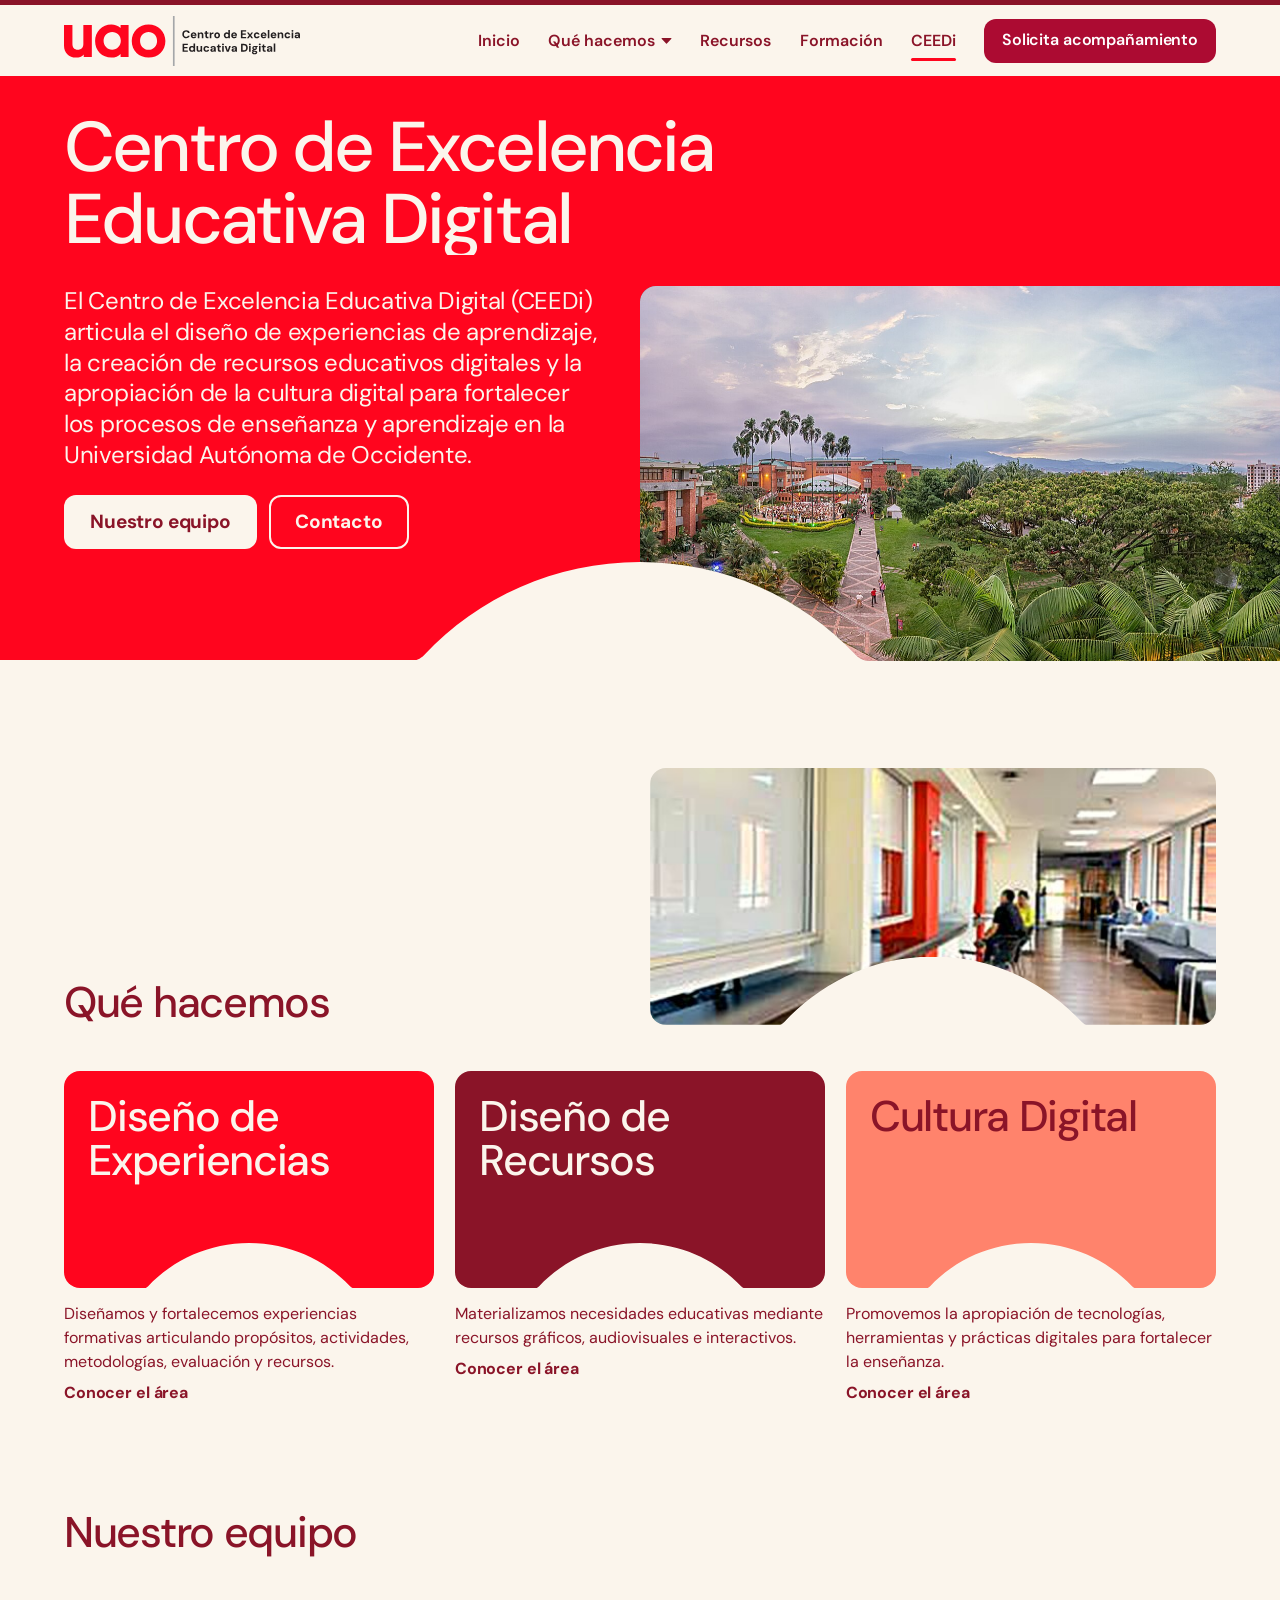
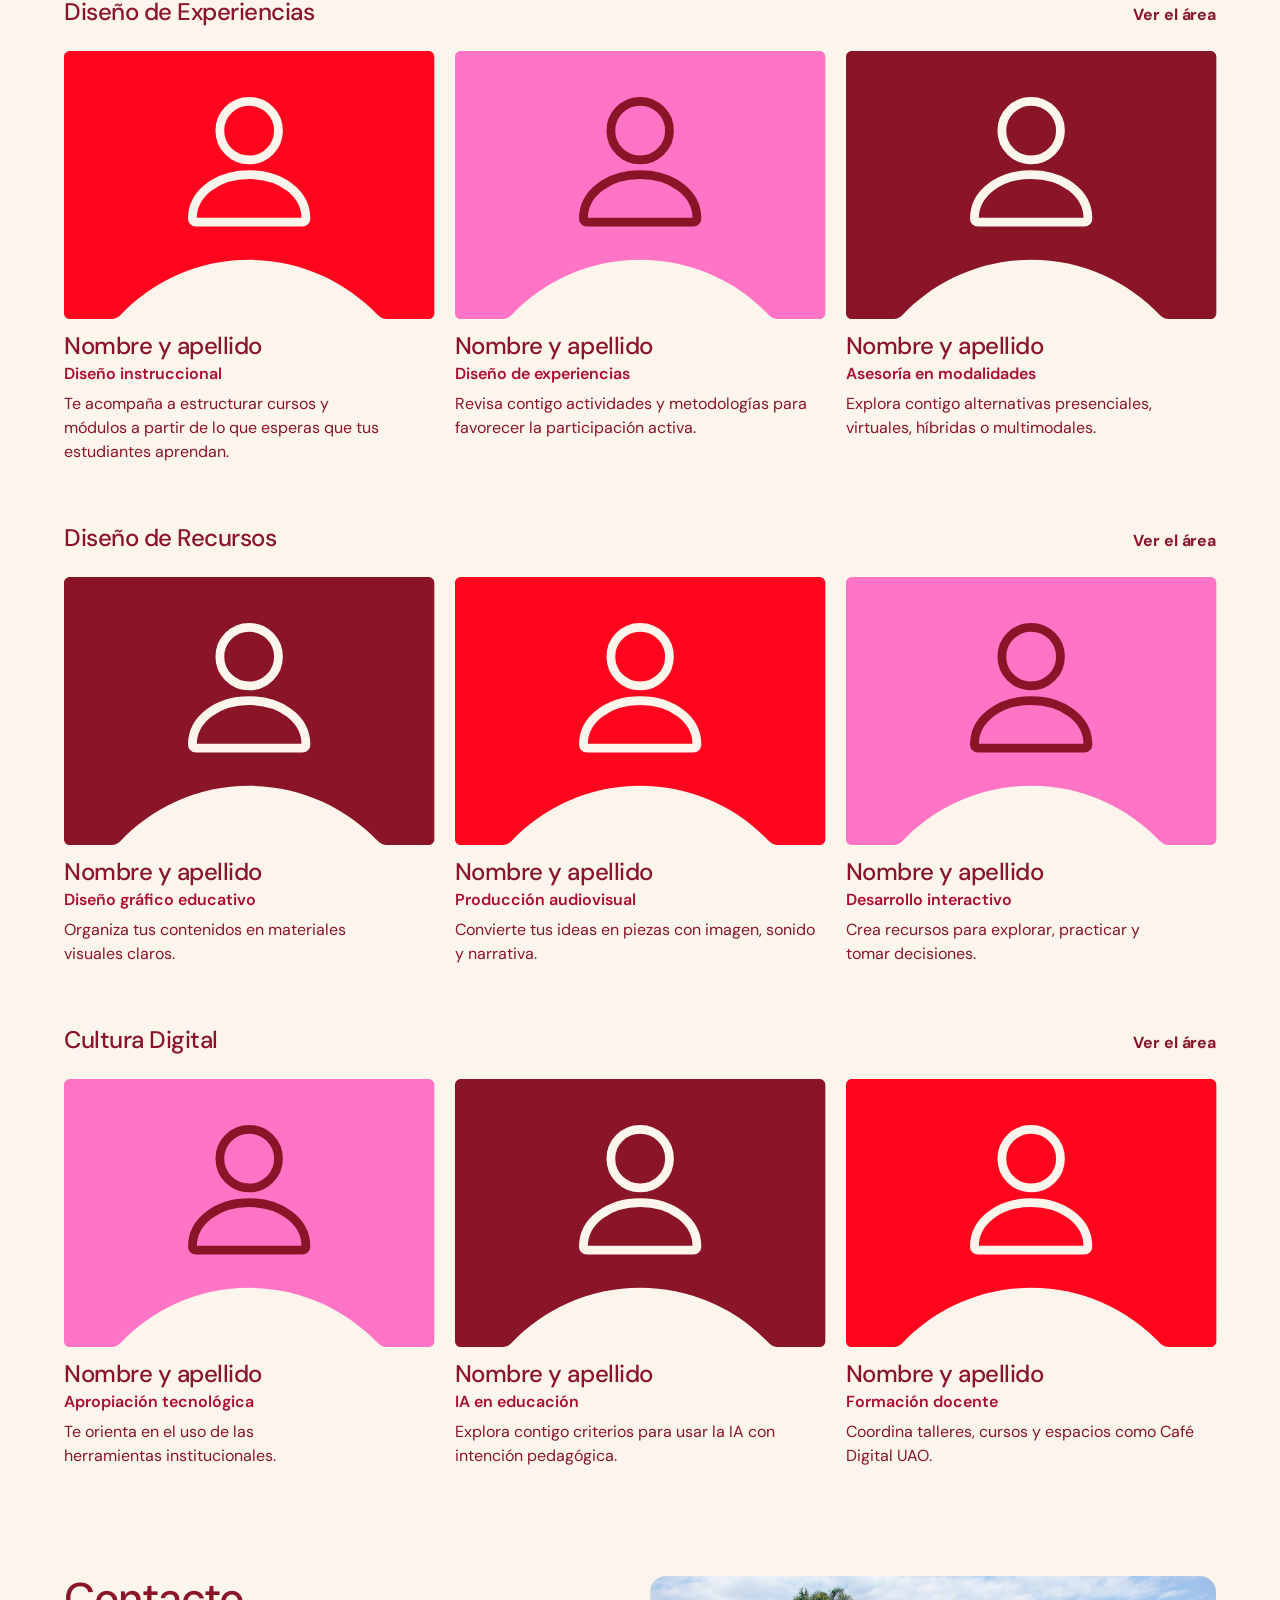
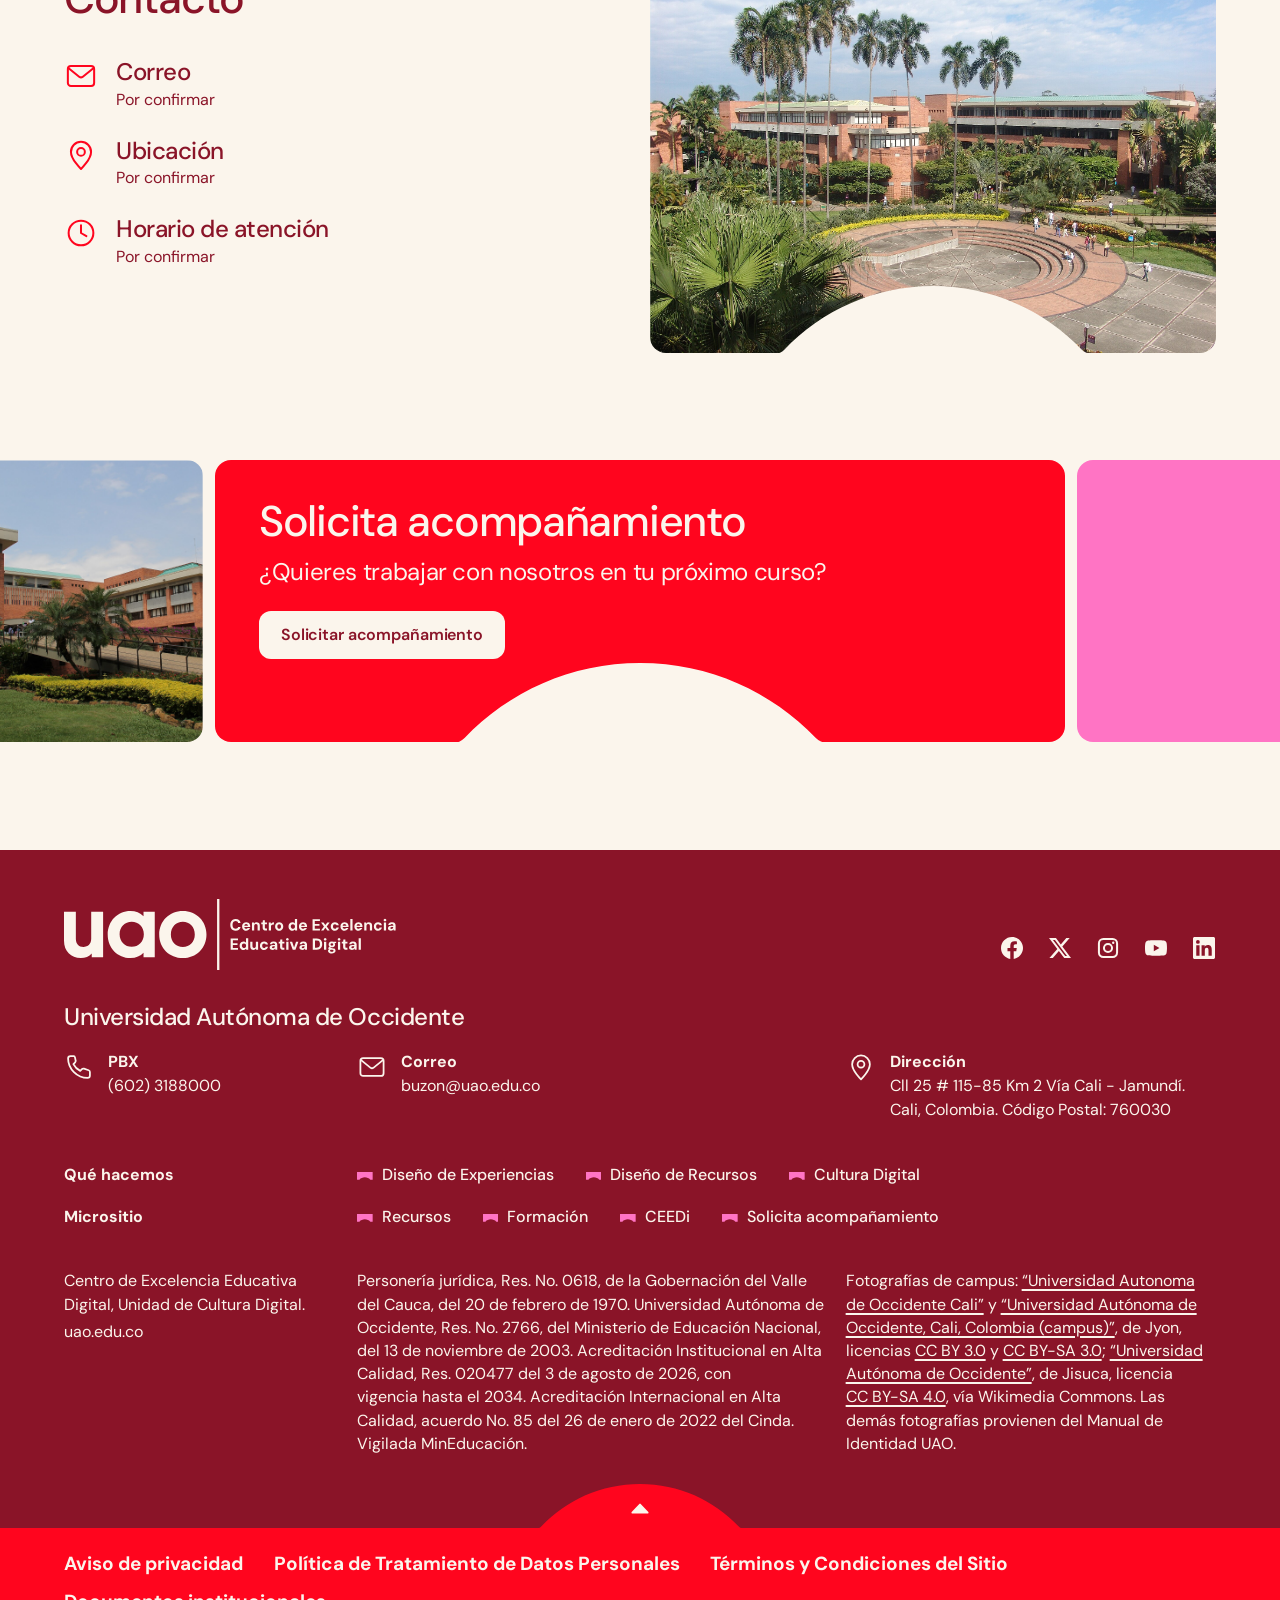
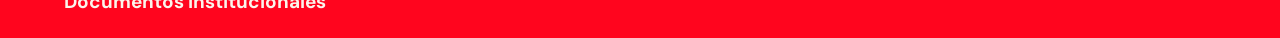
==== commit f9d2db24: "feat(ui): restyle navbar and footer, reduce global scale, simplify buttons - Align navbar and footer" ====
--- a/ceedi.html
+++ b/ceedi.html
@@ -22,7 +22,7 @@
     <ul>
       <li><a class="nav__enlace" href="index.html">Inicio</a></li>
       <li class="nav__grupo">
-        <button type="button" aria-expanded="false" aria-controls="sub-hacemos">Qué hacemos <svg class="nav__flecha" viewBox="0 0 12 7" fill="none" aria-hidden="true"><path d="M1 1l5 5 5-5" stroke="currentColor" stroke-width="2" stroke-linecap="round" stroke-linejoin="round"/></svg></button>
+        <button type="button" aria-expanded="false" aria-controls="sub-hacemos">Qué hacemos <svg class="nav__flecha" viewBox="0 0 12 8" fill="currentColor" aria-hidden="true"><path d="M.9 1h10.200a.6.6 0 0 1 .47.97L6.470 7.400a.6.6 0 0 1-.94 0L.430 1.970A.6.6 0 0 1 .9 1Z"/></svg></button>
         <ul class="submenu" id="sub-hacemos">
           <li><a href="diseno-de-experiencias.html"><strong style="--vineta:var(--rojo)"><svg class="vineta" viewBox="0 0 491.82 245.91" aria-hidden="true"><path d="M491.82 7.79V238.13C491.82 242.43 488.34 245.91 484.04 245.91H428.38C424.11 245.91 420.03 244.16 417.1 241.06 374.18 195.67 313.34 167.36 245.91 167.36 178.48 167.36 117.64 195.67 74.72 241.06 71.79 244.16 67.71 245.91 63.45 245.91H7.79C3.48 245.91 0 242.43 0 238.13V7.79C0 3.49 3.48 0 7.79 0H484.04C488.34 0 491.82 3.49 491.82 7.79Z"/></svg>Diseño de Experiencias</strong><span>Crea, transforma o fortalece una experiencia de aprendizaje.</span></a></li><li><a href="diseno-de-recursos.html"><strong style="--vineta:var(--vino-o)"><svg class="vineta" viewBox="0 0 491.82 245.91" aria-hidden="true"><path d="M491.82 7.79V238.13C491.82 242.43 488.34 245.91 484.04 245.91H428.38C424.11 245.91 420.03 244.16 417.1 241.06 374.18 195.67 313.34 167.36 245.91 167.36 178.48 167.36 117.64 195.67 74.72 241.06 71.79 244.16 67.71 245.91 63.45 245.91H7.79C3.48 245.91 0 242.43 0 238.13V7.79C0 3.49 3.48 0 7.79 0H484.04C488.34 0 491.82 3.49 491.82 7.79Z"/></svg>Diseño de Recursos</strong><span>Convierte una idea o un contenido en un recurso educativo.</span></a></li><li><a href="cultura-digital.html"><strong style="--vineta:var(--coral)"><svg class="vineta" viewBox="0 0 491.82 245.91" aria-hidden="true"><path d="M491.82 7.79V238.13C491.82 242.43 488.34 245.91 484.04 245.91H428.38C424.11 245.91 420.03 244.16 417.1 241.06 374.18 195.67 313.34 167.36 245.91 167.36 178.48 167.36 117.64 195.67 74.72 241.06 71.79 244.16 67.71 245.91 63.45 245.91H7.79C3.48 245.91 0 242.43 0 238.13V7.79C0 3.49 3.48 0 7.79 0H484.04C488.34 0 491.82 3.49 491.82 7.79Z"/></svg>Cultura Digital</strong><span>Fortalece tu práctica con tecnologías, IA y herramientas.</span></a></li>
         </ul>
@@ -44,7 +44,7 @@
   </div>
   <div class="portada__texto">
     <p class="lead" data-llega style="--d:420ms">El Centro de Excelencia Educativa Digital (CEEDi) articula el diseño de experiencias de aprendizaje, la creación de recursos educativos digitales y la apropiación de la cultura digital para fortalecer los procesos de enseñanza y aprendizaje en la Universidad Autónoma de Occidente.</p>
-    <div class="acciones" data-llega style="--d:500ms"><a class="btn" href="#equipo">Nuestro equipo</a><a class="btn btn--linea" href="#contacto">Contacto</a></div>
+    <div class="acciones" data-llega style="--d:500ms"><a class="btn" href="#equipo">Nuestro equipo</a><a class="btn btn--secundario" href="#contacto">Contacto</a></div>
   </div>
   <figure class="portada__foto" style="--foco-img:62% 50%"><img src="assets/universidad-autonoma-de-occidente.jpg" width="1920" height="732" alt="Vista panorámica del campus de la UAO al atardecer, entre jardines y palmeras" fetchpriority="high" decoding="async"></figure>
   <div class="domo portada__domo"></div>
@@ -60,17 +60,17 @@
     <li class="area" style="--c:var(--rojo);--t:var(--crema);--d:0ms" data-sube>
       <div class="area__arco arco"><h3>Diseño de Experiencias</h3></div>
       <p>Diseñamos y fortalecemos experiencias formativas articulando propósitos, actividades, metodologías, evaluación y recursos.</p>
-      <a class="enlace" href="diseno-de-experiencias.html">Conocer el área<span class="sr">: Diseño de Experiencias</span></a>
+      <a class="btn btn--ghost" href="diseno-de-experiencias.html">Conocer el área<span class="sr">: Diseño de Experiencias</span></a>
     </li>
     <li class="area" style="--c:var(--vino-o);--t:var(--crema);--d:90ms" data-sube>
       <div class="area__arco arco"><h3>Diseño de Recursos</h3></div>
       <p>Materializamos necesidades educativas mediante recursos gráficos, audiovisuales e interactivos.</p>
-      <a class="enlace" href="diseno-de-recursos.html">Conocer el área<span class="sr">: Diseño de Recursos</span></a>
+      <a class="btn btn--ghost" href="diseno-de-recursos.html">Conocer el área<span class="sr">: Diseño de Recursos</span></a>
     </li>
     <li class="area" style="--c:var(--coral);--t:var(--vino-o);--d:180ms" data-sube>
       <div class="area__arco arco"><h3>Cultura Digital</h3></div>
       <p>Promovemos la apropiación de tecnologías, herramientas y prácticas digitales para fortalecer la enseñanza.</p>
-      <a class="enlace" href="cultura-digital.html">Conocer el área<span class="sr">: Cultura Digital</span></a>
+      <a class="btn btn--ghost" href="cultura-digital.html">Conocer el área<span class="sr">: Cultura Digital</span></a>
     </li>
   </ul>
 </section>
@@ -79,66 +79,66 @@
   <h2 class="titulo" id="nuestro-t" data-sube style="margin-bottom:clamp(28px,3.4vw,52px)">Nuestro equipo</h2>
   
   <section class="grupo" aria-labelledby="grupo-experiencias">
-    <div class="grupo__cab"><h3 id="grupo-experiencias">Diseño de Experiencias</h3><a class="enlace" href="diseno-de-experiencias.html">Ver el área</a></div>
+    <div class="grupo__cab"><h3 id="grupo-experiencias">Diseño de Experiencias</h3><a class="btn btn--ghost" href="diseno-de-experiencias.html">Ver el área</a></div>
     <ul class="perfiles">
   <li class="perfil" data-sube style="--d:0ms">
-    <svg class="arco-icono" viewBox="0 0 491.82 415.91" aria-hidden="true"><path style="fill:var(--rojo)" d="M491.82 7.79V408.13C491.82 412.43 488.34 415.91 484.04 415.91H428.38C424.11 415.91 420.03 414.16 417.1 411.06 374.18 365.67 313.34 337.36 245.91 337.36 178.48 337.36 117.64 365.67 74.72 411.06 71.79 414.16 67.71 415.91 63.45 415.91H7.79C3.48 415.91 0 412.43 0 408.13V7.79C0 3.49 3.48 0 7.79 0H484.04C488.34 0 491.82 3.49 491.82 7.79Z"/><svg x="138.9" y="67.7" width="214" height="214" viewBox="0 0 44 44" fill="none" stroke-width="2.4" stroke-linecap="round" stroke-linejoin="round" style="stroke:var(--crema)"><circle cx="22" cy="14" r="8"/><path d="M6.5 38c0-7 6.9-12 15.5-12s15.5 5 15.5 12c0 .6-.4 1-1 1h-29c-.6 0-1-.4-1-1Z"/></svg></svg>
+    <svg class="arco-icono" viewBox="0 0 491.82 355.91" aria-hidden="true"><path style="fill:var(--rojo)" d="M491.82 7.79V348.13C491.82 352.43 488.34 355.91 484.04 355.91H428.38C424.11 355.91 420.03 354.16 417.1 351.06 374.18 305.67 313.34 277.36 245.91 277.36 178.48 277.36 117.64 305.67 74.72 351.06 71.79 354.16 67.71 355.91 63.45 355.91H7.79C3.48 355.91 0 352.43 0 348.13V7.79C0 3.49 3.48 0 7.79 0H484.04C488.34 0 491.82 3.49 491.82 7.79Z"/><svg x="138.9" y="37.7" width="214" height="214" viewBox="0 0 44 44" fill="none" stroke-width="2.4" stroke-linecap="round" stroke-linejoin="round" style="stroke:var(--crema)"><circle cx="22" cy="14" r="8"/><path d="M6.5 38c0-7 6.9-12 15.5-12s15.5 5 15.5 12c0 .6-.4 1-1 1h-29c-.6 0-1-.4-1-1Z"/></svg></svg>
     <h4>Nombre y apellido</h4>
     <span class="perfil__rol">Diseño instruccional</span>
     <p>Te acompaña a estructurar cursos y módulos a partir de lo que esperas que tus estudiantes aprendan.</p>
   </li>
   <li class="perfil" data-sube style="--d:80ms">
-    <svg class="arco-icono" viewBox="0 0 491.82 415.91" aria-hidden="true"><path style="fill:var(--rosa)" d="M491.82 7.79V408.13C491.82 412.43 488.34 415.91 484.04 415.91H428.38C424.11 415.91 420.03 414.16 417.1 411.06 374.18 365.67 313.34 337.36 245.91 337.36 178.48 337.36 117.64 365.67 74.72 411.06 71.79 414.16 67.71 415.91 63.45 415.91H7.79C3.48 415.91 0 412.43 0 408.13V7.79C0 3.49 3.48 0 7.79 0H484.04C488.34 0 491.82 3.49 491.82 7.79Z"/><svg x="138.9" y="67.7" width="214" height="214" viewBox="0 0 44 44" fill="none" stroke-width="2.4" stroke-linecap="round" stroke-linejoin="round" style="stroke:var(--vino-o)"><circle cx="22" cy="14" r="8"/><path d="M6.5 38c0-7 6.9-12 15.5-12s15.5 5 15.5 12c0 .6-.4 1-1 1h-29c-.6 0-1-.4-1-1Z"/></svg></svg>
+    <svg class="arco-icono" viewBox="0 0 491.82 355.91" aria-hidden="true"><path style="fill:var(--rosa)" d="M491.82 7.79V348.13C491.82 352.43 488.34 355.91 484.04 355.91H428.38C424.11 355.91 420.03 354.16 417.1 351.06 374.18 305.67 313.34 277.36 245.91 277.36 178.48 277.36 117.64 305.67 74.72 351.06 71.79 354.16 67.71 355.91 63.45 355.91H7.79C3.48 355.91 0 352.43 0 348.13V7.79C0 3.49 3.48 0 7.79 0H484.04C488.34 0 491.82 3.49 491.82 7.79Z"/><svg x="138.9" y="37.7" width="214" height="214" viewBox="0 0 44 44" fill="none" stroke-width="2.4" stroke-linecap="round" stroke-linejoin="round" style="stroke:var(--vino-o)"><circle cx="22" cy="14" r="8"/><path d="M6.5 38c0-7 6.9-12 15.5-12s15.5 5 15.5 12c0 .6-.4 1-1 1h-29c-.6 0-1-.4-1-1Z"/></svg></svg>
     <h4>Nombre y apellido</h4>
     <span class="perfil__rol">Diseño de experiencias</span>
     <p>Revisa contigo actividades y metodologías para favorecer la participación activa.</p>
   </li>
   <li class="perfil" data-sube style="--d:160ms">
-    <svg class="arco-icono" viewBox="0 0 491.82 415.91" aria-hidden="true"><path style="fill:var(--vino-o)" d="M491.82 7.79V408.13C491.82 412.43 488.34 415.91 484.04 415.91H428.38C424.11 415.91 420.03 414.16 417.1 411.06 374.18 365.67 313.34 337.36 245.91 337.36 178.48 337.36 117.64 365.67 74.72 411.06 71.79 414.16 67.71 415.91 63.45 415.91H7.79C3.48 415.91 0 412.43 0 408.13V7.79C0 3.49 3.48 0 7.79 0H484.04C488.34 0 491.82 3.49 491.82 7.79Z"/><svg x="138.9" y="67.7" width="214" height="214" viewBox="0 0 44 44" fill="none" stroke-width="2.4" stroke-linecap="round" stroke-linejoin="round" style="stroke:var(--crema)"><circle cx="22" cy="14" r="8"/><path d="M6.5 38c0-7 6.9-12 15.5-12s15.5 5 15.5 12c0 .6-.4 1-1 1h-29c-.6 0-1-.4-1-1Z"/></svg></svg>
+    <svg class="arco-icono" viewBox="0 0 491.82 355.91" aria-hidden="true"><path style="fill:var(--vino-o)" d="M491.82 7.79V348.13C491.82 352.43 488.34 355.91 484.04 355.91H428.38C424.11 355.91 420.03 354.16 417.1 351.06 374.18 305.67 313.34 277.36 245.91 277.36 178.48 277.36 117.64 305.67 74.72 351.06 71.79 354.16 67.71 355.91 63.45 355.91H7.79C3.48 355.91 0 352.43 0 348.13V7.79C0 3.49 3.48 0 7.79 0H484.04C488.34 0 491.82 3.49 491.82 7.79Z"/><svg x="138.9" y="37.7" width="214" height="214" viewBox="0 0 44 44" fill="none" stroke-width="2.4" stroke-linecap="round" stroke-linejoin="round" style="stroke:var(--crema)"><circle cx="22" cy="14" r="8"/><path d="M6.5 38c0-7 6.9-12 15.5-12s15.5 5 15.5 12c0 .6-.4 1-1 1h-29c-.6 0-1-.4-1-1Z"/></svg></svg>
     <h4>Nombre y apellido</h4>
     <span class="perfil__rol">Asesoría en modalidades</span>
     <p>Explora contigo alternativas presenciales, virtuales, híbridas o multimodales.</p>
   </li></ul>
   </section>
   <section class="grupo" aria-labelledby="grupo-recursos">
-    <div class="grupo__cab"><h3 id="grupo-recursos">Diseño de Recursos</h3><a class="enlace" href="diseno-de-recursos.html">Ver el área</a></div>
+    <div class="grupo__cab"><h3 id="grupo-recursos">Diseño de Recursos</h3><a class="btn btn--ghost" href="diseno-de-recursos.html">Ver el área</a></div>
     <ul class="perfiles">
   <li class="perfil" data-sube style="--d:0ms">
-    <svg class="arco-icono" viewBox="0 0 491.82 415.91" aria-hidden="true"><path style="fill:var(--vino-o)" d="M491.82 7.79V408.13C491.82 412.43 488.34 415.91 484.04 415.91H428.38C424.11 415.91 420.03 414.16 417.1 411.06 374.18 365.67 313.34 337.36 245.91 337.36 178.48 337.36 117.64 365.67 74.72 411.06 71.79 414.16 67.71 415.91 63.45 415.91H7.79C3.48 415.91 0 412.43 0 408.13V7.79C0 3.49 3.48 0 7.79 0H484.04C488.34 0 491.82 3.49 491.82 7.79Z"/><svg x="138.9" y="67.7" width="214" height="214" viewBox="0 0 44 44" fill="none" stroke-width="2.4" stroke-linecap="round" stroke-linejoin="round" style="stroke:var(--crema)"><circle cx="22" cy="14" r="8"/><path d="M6.5 38c0-7 6.9-12 15.5-12s15.5 5 15.5 12c0 .6-.4 1-1 1h-29c-.6 0-1-.4-1-1Z"/></svg></svg>
+    <svg class="arco-icono" viewBox="0 0 491.82 355.91" aria-hidden="true"><path style="fill:var(--vino-o)" d="M491.82 7.79V348.13C491.82 352.43 488.34 355.91 484.04 355.91H428.38C424.11 355.91 420.03 354.16 417.1 351.06 374.18 305.67 313.34 277.36 245.91 277.36 178.48 277.36 117.64 305.67 74.72 351.06 71.79 354.16 67.71 355.91 63.45 355.91H7.79C3.48 355.91 0 352.43 0 348.13V7.79C0 3.49 3.48 0 7.79 0H484.04C488.34 0 491.82 3.49 491.82 7.79Z"/><svg x="138.9" y="37.7" width="214" height="214" viewBox="0 0 44 44" fill="none" stroke-width="2.4" stroke-linecap="round" stroke-linejoin="round" style="stroke:var(--crema)"><circle cx="22" cy="14" r="8"/><path d="M6.5 38c0-7 6.9-12 15.5-12s15.5 5 15.5 12c0 .6-.4 1-1 1h-29c-.6 0-1-.4-1-1Z"/></svg></svg>
     <h4>Nombre y apellido</h4>
     <span class="perfil__rol">Diseño gráfico educativo</span>
     <p>Organiza tus contenidos en materiales visuales claros.</p>
   </li>
   <li class="perfil" data-sube style="--d:80ms">
-    <svg class="arco-icono" viewBox="0 0 491.82 415.91" aria-hidden="true"><path style="fill:var(--rojo)" d="M491.82 7.79V408.13C491.82 412.43 488.34 415.91 484.04 415.91H428.38C424.11 415.91 420.03 414.16 417.1 411.06 374.18 365.67 313.34 337.36 245.91 337.36 178.48 337.36 117.64 365.67 74.72 411.06 71.79 414.16 67.71 415.91 63.45 415.91H7.79C3.48 415.91 0 412.43 0 408.13V7.79C0 3.49 3.48 0 7.79 0H484.04C488.34 0 491.82 3.49 491.82 7.79Z"/><svg x="138.9" y="67.7" width="214" height="214" viewBox="0 0 44 44" fill="none" stroke-width="2.4" stroke-linecap="round" stroke-linejoin="round" style="stroke:var(--crema)"><circle cx="22" cy="14" r="8"/><path d="M6.5 38c0-7 6.9-12 15.5-12s15.5 5 15.5 12c0 .6-.4 1-1 1h-29c-.6 0-1-.4-1-1Z"/></svg></svg>
+    <svg class="arco-icono" viewBox="0 0 491.82 355.91" aria-hidden="true"><path style="fill:var(--rojo)" d="M491.82 7.79V348.13C491.82 352.43 488.34 355.91 484.04 355.91H428.38C424.11 355.91 420.03 354.16 417.1 351.06 374.18 305.67 313.34 277.36 245.91 277.36 178.48 277.36 117.64 305.67 74.72 351.06 71.79 354.16 67.71 355.91 63.45 355.91H7.79C3.48 355.91 0 352.43 0 348.13V7.79C0 3.49 3.48 0 7.79 0H484.04C488.34 0 491.82 3.49 491.82 7.79Z"/><svg x="138.9" y="37.7" width="214" height="214" viewBox="0 0 44 44" fill="none" stroke-width="2.4" stroke-linecap="round" stroke-linejoin="round" style="stroke:var(--crema)"><circle cx="22" cy="14" r="8"/><path d="M6.5 38c0-7 6.9-12 15.5-12s15.5 5 15.5 12c0 .6-.4 1-1 1h-29c-.6 0-1-.4-1-1Z"/></svg></svg>
     <h4>Nombre y apellido</h4>
     <span class="perfil__rol">Producción audiovisual</span>
     <p>Convierte tus ideas en piezas con imagen, sonido y narrativa.</p>
   </li>
   <li class="perfil" data-sube style="--d:160ms">
-    <svg class="arco-icono" viewBox="0 0 491.82 415.91" aria-hidden="true"><path style="fill:var(--rosa)" d="M491.82 7.79V408.13C491.82 412.43 488.34 415.91 484.04 415.91H428.38C424.11 415.91 420.03 414.16 417.1 411.06 374.18 365.67 313.34 337.36 245.91 337.36 178.48 337.36 117.64 365.67 74.72 411.06 71.79 414.16 67.71 415.91 63.45 415.91H7.79C3.48 415.91 0 412.43 0 408.13V7.79C0 3.49 3.48 0 7.79 0H484.04C488.34 0 491.82 3.49 491.82 7.79Z"/><svg x="138.9" y="67.7" width="214" height="214" viewBox="0 0 44 44" fill="none" stroke-width="2.4" stroke-linecap="round" stroke-linejoin="round" style="stroke:var(--vino-o)"><circle cx="22" cy="14" r="8"/><path d="M6.5 38c0-7 6.9-12 15.5-12s15.5 5 15.5 12c0 .6-.4 1-1 1h-29c-.6 0-1-.4-1-1Z"/></svg></svg>
+    <svg class="arco-icono" viewBox="0 0 491.82 355.91" aria-hidden="true"><path style="fill:var(--rosa)" d="M491.82 7.79V348.13C491.82 352.43 488.34 355.91 484.04 355.91H428.38C424.11 355.91 420.03 354.16 417.1 351.06 374.18 305.67 313.34 277.36 245.91 277.36 178.48 277.36 117.64 305.67 74.72 351.06 71.79 354.16 67.71 355.91 63.45 355.91H7.79C3.48 355.91 0 352.43 0 348.13V7.79C0 3.49 3.48 0 7.79 0H484.04C488.34 0 491.82 3.49 491.82 7.79Z"/><svg x="138.9" y="37.7" width="214" height="214" viewBox="0 0 44 44" fill="none" stroke-width="2.4" stroke-linecap="round" stroke-linejoin="round" style="stroke:var(--vino-o)"><circle cx="22" cy="14" r="8"/><path d="M6.5 38c0-7 6.9-12 15.5-12s15.5 5 15.5 12c0 .6-.4 1-1 1h-29c-.6 0-1-.4-1-1Z"/></svg></svg>
     <h4>Nombre y apellido</h4>
     <span class="perfil__rol">Desarrollo interactivo</span>
     <p>Crea recursos para explorar, practicar y tomar decisiones.</p>
   </li></ul>
   </section>
   <section class="grupo" aria-labelledby="grupo-cultura">
-    <div class="grupo__cab"><h3 id="grupo-cultura">Cultura Digital</h3><a class="enlace" href="cultura-digital.html">Ver el área</a></div>
+    <div class="grupo__cab"><h3 id="grupo-cultura">Cultura Digital</h3><a class="btn btn--ghost" href="cultura-digital.html">Ver el área</a></div>
     <ul class="perfiles">
   <li class="perfil" data-sube style="--d:0ms">
-    <svg class="arco-icono" viewBox="0 0 491.82 415.91" aria-hidden="true"><path style="fill:var(--rosa)" d="M491.82 7.79V408.13C491.82 412.43 488.34 415.91 484.04 415.91H428.38C424.11 415.91 420.03 414.16 417.1 411.06 374.18 365.67 313.34 337.36 245.91 337.36 178.48 337.36 117.64 365.67 74.72 411.06 71.79 414.16 67.71 415.91 63.45 415.91H7.79C3.48 415.91 0 412.43 0 408.13V7.79C0 3.49 3.48 0 7.79 0H484.04C488.34 0 491.82 3.49 491.82 7.79Z"/><svg x="138.9" y="67.7" width="214" height="214" viewBox="0 0 44 44" fill="none" stroke-width="2.4" stroke-linecap="round" stroke-linejoin="round" style="stroke:var(--vino-o)"><circle cx="22" cy="14" r="8"/><path d="M6.5 38c0-7 6.9-12 15.5-12s15.5 5 15.5 12c0 .6-.4 1-1 1h-29c-.6 0-1-.4-1-1Z"/></svg></svg>
+    <svg class="arco-icono" viewBox="0 0 491.82 355.91" aria-hidden="true"><path style="fill:var(--rosa)" d="M491.82 7.79V348.13C491.82 352.43 488.34 355.91 484.04 355.91H428.38C424.11 355.91 420.03 354.16 417.1 351.06 374.18 305.67 313.34 277.36 245.91 277.36 178.48 277.36 117.64 305.67 74.72 351.06 71.79 354.16 67.71 355.91 63.45 355.91H7.79C3.48 355.91 0 352.43 0 348.13V7.79C0 3.49 3.48 0 7.79 0H484.04C488.34 0 491.82 3.49 491.82 7.79Z"/><svg x="138.9" y="37.7" width="214" height="214" viewBox="0 0 44 44" fill="none" stroke-width="2.4" stroke-linecap="round" stroke-linejoin="round" style="stroke:var(--vino-o)"><circle cx="22" cy="14" r="8"/><path d="M6.5 38c0-7 6.9-12 15.5-12s15.5 5 15.5 12c0 .6-.4 1-1 1h-29c-.6 0-1-.4-1-1Z"/></svg></svg>
     <h4>Nombre y apellido</h4>
     <span class="perfil__rol">Apropiación tecnológica</span>
     <p>Te orienta en el uso de las herramientas institucionales.</p>
   </li>
   <li class="perfil" data-sube style="--d:80ms">
-    <svg class="arco-icono" viewBox="0 0 491.82 415.91" aria-hidden="true"><path style="fill:var(--vino-o)" d="M491.82 7.79V408.13C491.82 412.43 488.34 415.91 484.04 415.91H428.38C424.11 415.91 420.03 414.16 417.1 411.06 374.18 365.67 313.34 337.36 245.91 337.36 178.48 337.36 117.64 365.67 74.72 411.06 71.79 414.16 67.71 415.91 63.45 415.91H7.79C3.48 415.91 0 412.43 0 408.13V7.79C0 3.49 3.48 0 7.79 0H484.04C488.34 0 491.82 3.49 491.82 7.79Z"/><svg x="138.9" y="67.7" width="214" height="214" viewBox="0 0 44 44" fill="none" stroke-width="2.4" stroke-linecap="round" stroke-linejoin="round" style="stroke:var(--crema)"><circle cx="22" cy="14" r="8"/><path d="M6.5 38c0-7 6.9-12 15.5-12s15.5 5 15.5 12c0 .6-.4 1-1 1h-29c-.6 0-1-.4-1-1Z"/></svg></svg>
+    <svg class="arco-icono" viewBox="0 0 491.82 355.91" aria-hidden="true"><path style="fill:var(--vino-o)" d="M491.82 7.79V348.13C491.82 352.43 488.34 355.91 484.04 355.91H428.38C424.11 355.91 420.03 354.16 417.1 351.06 374.18 305.67 313.34 277.36 245.91 277.36 178.48 277.36 117.64 305.67 74.72 351.06 71.79 354.16 67.71 355.91 63.45 355.91H7.79C3.48 355.91 0 352.43 0 348.13V7.79C0 3.49 3.48 0 7.79 0H484.04C488.34 0 491.82 3.49 491.82 7.79Z"/><svg x="138.9" y="37.7" width="214" height="214" viewBox="0 0 44 44" fill="none" stroke-width="2.4" stroke-linecap="round" stroke-linejoin="round" style="stroke:var(--crema)"><circle cx="22" cy="14" r="8"/><path d="M6.5 38c0-7 6.9-12 15.5-12s15.5 5 15.5 12c0 .6-.4 1-1 1h-29c-.6 0-1-.4-1-1Z"/></svg></svg>
     <h4>Nombre y apellido</h4>
     <span class="perfil__rol">IA en educación</span>
     <p>Explora contigo criterios para usar la IA con intención pedagógica.</p>
   </li>
   <li class="perfil" data-sube style="--d:160ms">
-    <svg class="arco-icono" viewBox="0 0 491.82 415.91" aria-hidden="true"><path style="fill:var(--rojo)" d="M491.82 7.79V408.13C491.82 412.43 488.34 415.91 484.04 415.91H428.38C424.11 415.91 420.03 414.16 417.1 411.06 374.18 365.67 313.34 337.36 245.91 337.36 178.48 337.36 117.64 365.67 74.72 411.06 71.79 414.16 67.71 415.91 63.45 415.91H7.79C3.48 415.91 0 412.43 0 408.13V7.79C0 3.49 3.48 0 7.79 0H484.04C488.34 0 491.82 3.49 491.82 7.79Z"/><svg x="138.9" y="67.7" width="214" height="214" viewBox="0 0 44 44" fill="none" stroke-width="2.4" stroke-linecap="round" stroke-linejoin="round" style="stroke:var(--crema)"><circle cx="22" cy="14" r="8"/><path d="M6.5 38c0-7 6.9-12 15.5-12s15.5 5 15.5 12c0 .6-.4 1-1 1h-29c-.6 0-1-.4-1-1Z"/></svg></svg>
+    <svg class="arco-icono" viewBox="0 0 491.82 355.91" aria-hidden="true"><path style="fill:var(--rojo)" d="M491.82 7.79V348.13C491.82 352.43 488.34 355.91 484.04 355.91H428.38C424.11 355.91 420.03 354.16 417.1 351.06 374.18 305.67 313.34 277.36 245.91 277.36 178.48 277.36 117.64 305.67 74.72 351.06 71.79 354.16 67.71 355.91 63.45 355.91H7.79C3.48 355.91 0 352.43 0 348.13V7.79C0 3.49 3.48 0 7.79 0H484.04C488.34 0 491.82 3.49 491.82 7.79Z"/><svg x="138.9" y="37.7" width="214" height="214" viewBox="0 0 44 44" fill="none" stroke-width="2.4" stroke-linecap="round" stroke-linejoin="round" style="stroke:var(--crema)"><circle cx="22" cy="14" r="8"/><path d="M6.5 38c0-7 6.9-12 15.5-12s15.5 5 15.5 12c0 .6-.4 1-1 1h-29c-.6 0-1-.4-1-1Z"/></svg></svg>
     <h4>Nombre y apellido</h4>
     <span class="perfil__rol">Formación docente</span>
     <p>Coordina talleres, cursos y espacios como Café Digital UAO.</p>
@@ -172,31 +172,38 @@
 </main>
 
 <footer class="pie">
-  <a class="pie__marca" href="index.html"><img src="assets/logo/uao-ceedi-crema.svg" width="620" height="131" alt="uao, Centro de Excelencia Educativa Digital" loading="lazy"></a>
-  <div class="pie__cols">
-    <div class="pie__col--a">
-      <h2>Qué hacemos</h2>
-      <ul><li><a href="diseno-de-experiencias.html">Diseño de Experiencias</a></li><li><a href="diseno-de-recursos.html">Diseño de Recursos</a></li><li><a href="cultura-digital.html">Cultura Digital</a></li></ul>
-    </div>
-    <div class="pie__col--b">
-      <h2>Micrositio</h2>
-      <ul>
-        <li><a href="recursos.html">Recursos</a></li>
-        <li><a href="formacion.html">Formación</a></li>
-        <li><a href="ceedi.html">CEEDi</a></li>
-        <li><a href="solicita-acompanamiento.html">Solicita acompañamiento</a></li>
+  <div class="pie__cuerpo">
+    <div class="pie__cabeza">
+      <a class="pie__marca" href="index.html"><img src="assets/logo/uao-ceedi-crema.svg" width="620" height="131" alt="uao, Centro de Excelencia Educativa Digital. Ir al inicio" loading="lazy"></a>
+      <ul class="pie__redes" aria-label="Redes sociales de la Universidad">
+        <li><a class="pie__red" href="https://www.facebook.com/universidadautonomadeoccidente" aria-label="Facebook"><svg viewBox="0 0 24 24" fill="currentColor" aria-hidden="true"><path d="M24 12.073c0-6.627-5.373-12-12-12s-12 5.373-12 12c0 5.990 4.388 10.954 10.125 11.854v-8.385H7.078v-3.470h3.047V9.430c0-3.007 1.792-4.669 4.533-4.669 1.312 0 2.686.235 2.686.235v2.953H15.830c-1.491 0-1.956.925-1.956 1.874v2.250h3.328l-.532 3.470h-2.796v8.385C19.612 23.027 24 18.062 24 12.073Z"/></svg></a></li><li><a class="pie__red" href="https://twitter.com/lauao" aria-label="X"><svg viewBox="0 0 24 24" fill="currentColor" aria-hidden="true"><path d="M18.901 1.153h3.680l-8.040 9.190L24 22.846h-7.406l-5.800-7.584-6.638 7.584H.474l8.600-9.830L0 1.154h7.594l5.243 6.932ZM17.610 20.644h2.039L6.486 3.240H4.298Z"/></svg></a></li><li><a class="pie__red" href="https://www.instagram.com/universidadautonomadeoccidente/" aria-label="Instagram"><svg viewBox="0 0 24 24" fill="currentColor" aria-hidden="true"><path fill-rule="evenodd" d="M7 1h10a6 6 0 0 1 6 6v10a6 6 0 0 1-6 6H7a6 6 0 0 1-6-6V7a6 6 0 0 1 6-6Zm0 2.200A3.800 3.800 0 0 0 3.200 7v10A3.800 3.800 0 0 0 7 20.800h10a3.800 3.800 0 0 0 3.800-3.800V7A3.800 3.800 0 0 0 17 3.200H7Zm5 3.300a5.500 5.500 0 1 1 0 11 5.500 5.500 0 0 1 0-11Zm0 2.200a3.300 3.300 0 1 0 0 6.600 3.300 3.300 0 0 0 0-6.600Zm5.700-3.700a1.300 1.300 0 1 1 0 2.600 1.300 1.300 0 0 1 0-2.600Z"/></svg></a></li><li><a class="pie__red" href="https://www.youtube.com/user/autonomadeocc" aria-label="YouTube"><svg viewBox="0 0 24 24" fill="currentColor" aria-hidden="true"><path fill-rule="evenodd" d="M23.500 6.200a3 3 0 0 0-2.100-2.100C19.500 3.600 12 3.600 12 3.600s-7.500 0-9.400.5A3 3 0 0 0 .5 6.200C0 8.100 0 12 0 12s0 3.900.5 5.800a3 3 0 0 0 2.100 2.100c1.900.5 9.400.5 9.400.5s7.500 0 9.400-.5a3 3 0 0 0 2.100-2.100c.5-1.900.5-5.800.5-5.800s0-3.900-.5-5.800ZM9.600 15.600V8.400l6.200 3.600-6.200 3.600Z"/></svg></a></li><li><a class="pie__red" href="https://www.linkedin.com/school/universidadautonomadeoccidente" aria-label="LinkedIn"><svg viewBox="0 0 24 24" fill="currentColor" aria-hidden="true"><path d="M20.447 20.452h-3.554v-5.569c0-1.328-.027-3.037-1.852-3.037-1.853 0-2.136 1.445-2.136 2.939v5.667H9.351V9h3.414v1.561h.046c.477-.9 1.637-1.850 3.370-1.850 3.601 0 4.267 2.370 4.267 5.455v6.286ZM5.337 7.433a2.062 2.062 0 0 1-2.063-2.065 2.064 2.064 0 1 1 2.063 2.065Zm1.782 13.019H3.555V9h3.564v11.452ZM22.225 0H1.771C.792 0 0 .774 0 1.729v20.542C0 23.227.792 24 1.771 24h20.451C23.200 24 24 23.227 24 22.271V1.729C24 .774 23.200 0 22.222 0h.003Z"/></svg></a></li>
       </ul>
     </div>
-    <div class="pie__col--c">
-      <h2>Universidad Autónoma de Occidente</h2>
-      <p>Centro de Excelencia Educativa Digital, Unidad de Cultura Digital.</p>
-      <p><a href="https://www.uao.edu.co" style="text-decoration-color:currentColor">uao.edu.co</a></p>
-      <div class="pie__uni"><img src="assets/logo/uao-horizontal-crema.svg" width="200" height="36" alt="uao, Universidad Autónoma de Occidente" loading="lazy"></div>
-    </div>
-  </div>
-  <div class="pie__legal">
-    <p>Personería jurídica, Res. No. 0618, de la Gobernación del Valle del Cauca, del 20 de febrero de 1970. Universidad Autónoma de Occidente, Res. No. 2766, del Ministerio de Educación Nacional, del 13 de noviembre de 2003. Acreditación Institucional de Alta Calidad, Res. 23002 del 30 de noviembre de 2021, con vigencia hasta el 2025. Acreditación Internacional de Alta Calidad, acuerdo No. 85 del 26 de enero de 2022 del Cinda. Vigilada MinEducación.</p>
-    <p>Fotografías de campus: <a href="https://commons.wikimedia.org/w/index.php?curid=12123707">“Universidad Autonoma de Occidente Cali”</a> y <a href="https://commons.wikimedia.org/w/index.php?curid=23885498">“Universidad Autónoma de Occidente, Cali, Colombia (campus)”</a>, de Jyon, licencias <a href="https://creativecommons.org/licenses/by/3.0/">CC BY 3.0</a> y <a href="https://creativecommons.org/licenses/by-sa/3.0/">CC BY-SA 3.0</a>; <a href="https://commons.wikimedia.org/wiki/File:Universidad_Aut%C3%B3noma_de_Occidente.jpg">“Universidad Autónoma de Occidente”</a>, de Jisuca, licencia <a href="https://creativecommons.org/licenses/by-sa/4.0">CC BY-SA 4.0</a>, vía Wikimedia Commons. Las demás fotografías provienen del Manual de Identidad UAO.</p>
+    <div>
+      <h2 class="pie__titulo">Universidad Autónoma de Occidente</h2>
+      <ul class="pie__contacto">
+        <li class="pie__dato"><svg viewBox="0 0 44 44" fill="none" stroke="currentColor" stroke-width="2.6" stroke-linecap="round" stroke-linejoin="round" aria-hidden="true"><path d="M14.500 6h-5C7.600 6 6 7.600 6 9.500 6 24.700 19.300 38 34.500 38c1.900 0 3.500-1.600 3.500-3.500v-5c0-1.200-.7-2.300-1.900-2.700l-6.800-2.300c-1-.3-2.200-.1-3 .7l-2.500 2.500c-4.300-2.200-7.800-5.700-10-10l2.500-2.500c.8-.8 1-2 .7-3l-.8-4C15.900 7 15.300 6 14.500 6Z"/></svg><div><strong>PBX</strong><a href="tel:+576023188000">(602) 3188000</a></div></li><li class="pie__dato"><svg viewBox="0 0 44 44" fill="none" stroke="currentColor" stroke-width="2.6" stroke-linecap="round" stroke-linejoin="round" aria-hidden="true"><rect x="5" y="9" width="34" height="26" rx="4"/><path d="M6 12l14 11.2c1.2.9 2.8.9 4 0L38 12"/></svg><div><strong>Correo</strong><a href="mailto:buzon@uao.edu.co">buzon@uao.edu.co</a></div></li><li class="pie__dato"><svg viewBox="0 0 44 44" fill="none" stroke="currentColor" stroke-width="2.6" stroke-linecap="round" stroke-linejoin="round" aria-hidden="true"><path d="M22 40S9 27.7 9 18a13 13 0 0 1 26 0c0 9.7-13 22-13 22Z"/><circle cx="22" cy="18" r="5"/></svg><div><strong>Dirección</strong><span>Cll 25 # 115-85 Km 2 Vía Cali - Jamundí.<br>Cali, Colombia. Código Postal: 760030</span></div></li>
+      </ul>
+    </div>
+    <nav class="pie__mapa" aria-label="Mapa del micrositio">
+      <div class="pie__fila">
+        <h2>Qué hacemos</h2>
+        <ul><li><a href="diseno-de-experiencias.html"><svg class="vineta" viewBox="0 0 491.82 245.91" aria-hidden="true"><path d="M491.82 7.79V238.13C491.82 242.43 488.34 245.91 484.04 245.91H428.38C424.11 245.91 420.03 244.16 417.1 241.06 374.18 195.67 313.34 167.36 245.91 167.36 178.48 167.36 117.64 195.67 74.72 241.06 71.79 244.16 67.71 245.91 63.45 245.91H7.79C3.48 245.91 0 242.43 0 238.13V7.79C0 3.49 3.48 0 7.79 0H484.04C488.34 0 491.82 3.49 491.82 7.79Z"/></svg><span>Diseño de Experiencias</span></a></li><li><a href="diseno-de-recursos.html"><svg class="vineta" viewBox="0 0 491.82 245.91" aria-hidden="true"><path d="M491.82 7.79V238.13C491.82 242.43 488.34 245.91 484.04 245.91H428.38C424.11 245.91 420.03 244.16 417.1 241.06 374.18 195.67 313.34 167.36 245.91 167.36 178.48 167.36 117.64 195.67 74.72 241.06 71.79 244.16 67.71 245.91 63.45 245.91H7.79C3.48 245.91 0 242.43 0 238.13V7.79C0 3.49 3.48 0 7.79 0H484.04C488.34 0 491.82 3.49 491.82 7.79Z"/></svg><span>Diseño de Recursos</span></a></li><li><a href="cultura-digital.html"><svg class="vineta" viewBox="0 0 491.82 245.91" aria-hidden="true"><path d="M491.82 7.79V238.13C491.82 242.43 488.34 245.91 484.04 245.91H428.38C424.11 245.91 420.03 244.16 417.1 241.06 374.18 195.67 313.34 167.36 245.91 167.36 178.48 167.36 117.64 195.67 74.72 241.06 71.79 244.16 67.71 245.91 63.45 245.91H7.79C3.48 245.91 0 242.43 0 238.13V7.79C0 3.49 3.48 0 7.79 0H484.04C488.34 0 491.82 3.49 491.82 7.79Z"/></svg><span>Cultura Digital</span></a></li></ul>
+      </div>
+      <div class="pie__fila">
+        <h2>Micrositio</h2>
+        <ul><li><a href="recursos.html"><svg class="vineta" viewBox="0 0 491.82 245.91" aria-hidden="true"><path d="M491.82 7.79V238.13C491.82 242.43 488.34 245.91 484.04 245.91H428.38C424.11 245.91 420.03 244.16 417.1 241.06 374.18 195.67 313.34 167.36 245.91 167.36 178.48 167.36 117.64 195.67 74.72 241.06 71.79 244.16 67.71 245.91 63.45 245.91H7.79C3.48 245.91 0 242.43 0 238.13V7.79C0 3.49 3.48 0 7.79 0H484.04C488.34 0 491.82 3.49 491.82 7.79Z"/></svg><span>Recursos</span></a></li><li><a href="formacion.html"><svg class="vineta" viewBox="0 0 491.82 245.91" aria-hidden="true"><path d="M491.82 7.79V238.13C491.82 242.43 488.34 245.91 484.04 245.91H428.38C424.11 245.91 420.03 244.16 417.1 241.06 374.18 195.67 313.34 167.36 245.91 167.36 178.48 167.36 117.64 195.67 74.72 241.06 71.79 244.16 67.71 245.91 63.45 245.91H7.79C3.48 245.91 0 242.43 0 238.13V7.79C0 3.49 3.48 0 7.79 0H484.04C488.34 0 491.82 3.49 491.82 7.79Z"/></svg><span>Formación</span></a></li><li><a href="ceedi.html"><svg class="vineta" viewBox="0 0 491.82 245.91" aria-hidden="true"><path d="M491.82 7.79V238.13C491.82 242.43 488.34 245.91 484.04 245.91H428.38C424.11 245.91 420.03 244.16 417.1 241.06 374.18 195.67 313.34 167.36 245.91 167.36 178.48 167.36 117.64 195.67 74.72 241.06 71.79 244.16 67.71 245.91 63.45 245.91H7.79C3.48 245.91 0 242.43 0 238.13V7.79C0 3.49 3.48 0 7.79 0H484.04C488.34 0 491.82 3.49 491.82 7.79Z"/></svg><span>CEEDi</span></a></li><li><a href="solicita-acompanamiento.html"><svg class="vineta" viewBox="0 0 491.82 245.91" aria-hidden="true"><path d="M491.82 7.79V238.13C491.82 242.43 488.34 245.91 484.04 245.91H428.38C424.11 245.91 420.03 244.16 417.1 241.06 374.18 195.67 313.34 167.36 245.91 167.36 178.48 167.36 117.64 195.67 74.72 241.06 71.79 244.16 67.71 245.91 63.45 245.91H7.79C3.48 245.91 0 242.43 0 238.13V7.79C0 3.49 3.48 0 7.79 0H484.04C488.34 0 491.82 3.49 491.82 7.79Z"/></svg><span>Solicita acompañamiento</span></a></li></ul>
+      </div>
+    </nav>
+    <div class="pie__institucion">
+      <p class="pie__centro">Centro de Excelencia Educativa Digital, Unidad de Cultura Digital.<br><a class="pie__sitio" href="https://www.uao.edu.co">uao.edu.co</a></p>
+      <p class="pie__norma">Personería jurídica, Res. No. 0618, de la Gobernación del Valle del Cauca, del 20 de febrero de 1970. Universidad Autónoma de Occidente, Res. No. 2766, del Ministerio de Educación Nacional, del 13 de noviembre de 2003. Acreditación Institucional en Alta Calidad, Res. 020477 del 3 de agosto de 2026, con vigencia hasta el 2034. Acreditación Internacional en Alta Calidad, acuerdo No. 85 del 26 de enero de 2022 del Cinda. Vigilada MinEducación.</p>
+      <p class="pie__creditos">Fotografías de campus: <a href="https://commons.wikimedia.org/w/index.php?curid=12123707">“Universidad Autonoma de Occidente Cali”</a> y <a href="https://commons.wikimedia.org/w/index.php?curid=23885498">“Universidad Autónoma de Occidente, Cali, Colombia (campus)”</a>, de Jyon, licencias <a href="https://creativecommons.org/licenses/by/3.0/">CC BY 3.0</a> y <a href="https://creativecommons.org/licenses/by-sa/3.0/">CC BY-SA 3.0</a>; <a href="https://commons.wikimedia.org/wiki/File:Universidad_Aut%C3%B3noma_de_Occidente.jpg">“Universidad Autónoma de Occidente”</a>, de Jisuca, licencia <a href="https://creativecommons.org/licenses/by-sa/4.0">CC BY-SA 4.0</a>, vía Wikimedia Commons. Las demás fotografías provienen del Manual de Identidad UAO.</p>
+    </div>
+  </div>
+  <div class="pie__banda">
+    <a class="pie__subir" href="#contenido"><span class="sr">Volver arriba</span><svg class="pie__subir-flecha" viewBox="0 0 12 8" fill="currentColor" aria-hidden="true"><path d="M.9 1h10.200a.6.6 0 0 1 .47.97L6.470 7.400a.6.6 0 0 1-.94 0L.430 1.970A.6.6 0 0 1 .9 1Z"/></svg></a>
+    <ul><li><a href="https://www.uao.edu.co/aviso-de-privacidad-de-la-universidad-autonoma-de-occidente/">Aviso de privacidad</a></li><li><a href="https://www.uao.edu.co/politica-proteccion-datos-uao/">Política de Tratamiento de Datos Personales</a></li><li><a href="https://www.uao.edu.co/terminos-y-condiciones-del-sitio/">Términos y Condiciones del Sitio</a></li><li><a href="https://www.uao.edu.co/documentos-institucionales/">Documentos institucionales</a></li></ul>
   </div>
 </footer>
 <script src="assets/js/site.js" defer></script>
--- a/assets/css/site.css
+++ b/assets/css/site.css
@@ -32,15 +32,16 @@
 
   /* Márgenes: 5 % del formato (manual p. 58) */
   --margin: clamp(20px, 5vw, 110px);
-  --gutter: clamp(14px, 1.8vw, 28px);
-  --gap: clamp(72px, 11vw, 176px);
+  --gutter: clamp(12px, 1.6vw, 24px);
+  --gap: clamp(60px, 8.4vw, 136px);
   --r: 16px;
 
   /* Escala: cinco pasos */
-  --s-display: clamp(1.6rem, 6.35vw, 6.75rem);
-  --s-head: clamp(1.75rem, 4vw, 4rem);
-  --s-lead: clamp(1.5rem, 2.05vw, 2rem);
-  --s-body: clamp(1.0625rem, 1.32vw, 1.1875rem);
+  --s-display: clamp(1.6rem, 5.1vw, 5.5rem);
+  --s-head: clamp(1.5rem, 1rem + 2.1vw, 3.25rem);
+  /* 24 px es el piso: el texto sobre rojo y coral necesita tamaño grande para cumplir contraste AA */
+  --s-lead: clamp(1.5rem, 1.67vw, 1.75rem);
+  --s-body: clamp(1rem, 1.12vw, 1.0625rem);
   --s-small: 1rem;
 
   /* Movimiento */
@@ -57,17 +58,15 @@
   --domo: url("data:image/svg+xml,%3Csvg xmlns='http://www.w3.org/2000/svg' viewBox='0 0 364.93 78.55' preserveAspectRatio='none'%3E%3Cpath d='M0 78.55C4.26 78.55 8.34 76.8 11.27 73.7 54.19 28.31 115.03 0 182.46 0 249.89 0 310.73 28.31 353.65 73.7 356.58 76.8 360.66 78.55 364.93 78.55Z'/%3E%3C/svg%3E");
   --domo-ratio: 364.93 / 78.55;
   --macizo: url("data:image/svg+xml,%3Csvg xmlns='http://www.w3.org/2000/svg' viewBox='0 0 8 8' preserveAspectRatio='none'%3E%3Crect width='8' height='8'/%3E%3C/svg%3E");
-
   /* Colores de contexto */
   --outer: var(--crema);
-  --ground: var(--crema);
   --ink: var(--vino-o);
   --btn-bg: var(--vino);
   --btn-fg: var(--blanco);
 }
 
 *, *::before, *::after { box-sizing: border-box; }
-html { -webkit-text-size-adjust: 100%; scroll-behavior: smooth; scroll-padding-top: 104px; }
+html { -webkit-text-size-adjust: 100%; scroll-behavior: smooth; scroll-padding-top: 92px; }
 @media (prefers-reduced-motion: reduce) { html { scroll-behavior: auto; } }
 body {
   margin: 0;
@@ -102,9 +101,9 @@
 
 /* ------------------------------------------------ tipos */
 .display { font-size: var(--s-display); line-height: 1.04; letter-spacing: -0.035em; }
-.display--area { font-size: clamp(3rem, 8.5vw, 9.25rem); line-height: 0.98; letter-spacing: -0.045em; }
-.display--medio { font-size: clamp(2.4rem, 7vw, 7.5rem); line-height: 1; letter-spacing: -0.04em; }
-.display--ceedi { font-size: clamp(2.2rem, 6.9vw, 7.5rem); line-height: 1.02; letter-spacing: -0.04em; }
+.display--area { font-size: clamp(2.5rem, 6.8vw, 7.375rem); line-height: 0.98; letter-spacing: -0.045em; }
+.display--medio { font-size: clamp(2.2rem, 5.6vw, 6rem); line-height: 1; letter-spacing: -0.04em; }
+.display--ceedi { font-size: clamp(2rem, 5.5vw, 6rem); line-height: 1.02; letter-spacing: -0.04em; }
 .titulo { font-size: var(--s-head); line-height: 1.05; letter-spacing: -0.03em; }
 .lead { font-size: var(--s-lead); line-height: 1.28; letter-spacing: -0.012em; }
 .nota { font-size: var(--s-small); line-height: 1.45; }
@@ -138,76 +137,55 @@
 .foto-fondo { background: var(--vino-o); }
 .foto-fondo img { width: 100%; height: 100%; object-fit: cover; }
 
-/* ------------------------------------------------ botones: un arco pequeño (tercer tipo, p. 55) */
+/* ------------------------------------------------ botones: tres pesos, para que se vea qué hacer primero
+   .btn              Default: la acción principal; uno solo por componente.
+   .btn--secundario  Acompaña a la principal y destaca menos.
+   .btn--ghost       Solo texto, sin relleno ni borde, para acciones de apoyo. */
 .btn {
-  position: relative;
   display: inline-flex;
   align-items: center;
   justify-content: center;
-  min-height: 66px;
-  padding: 13px 26px 24px;
-  border-radius: var(--r);
+  min-height: 48px;
+  padding: 12px 22px;
+  border-radius: 12px;
   background: var(--btn-bg);
   color: var(--btn-fg);
   font-weight: 600;
-  font-size: 1.1875rem;
-  line-height: 1.12;
+  font-size: 1rem;
+  line-height: 1.15;
   letter-spacing: -0.008em;
   text-decoration: none;
   text-align: center;
-  overflow: clip;
   transition: transform var(--t-press) var(--ease-out), background-color var(--t-hover) ease, color var(--t-hover) ease;
 }
-.btn::after {
-  content: "";
-  position: absolute;
-  left: 50%;
-  bottom: -1px;
-  width: 58px;
-  aspect-ratio: var(--domo-ratio);
-  transform: translateX(-50%);
-  transform-origin: 50% 100%;
-  background: var(--ground);
-  -webkit-mask: var(--domo) center / 100% 100% no-repeat;
-  mask: var(--domo) center / 100% 100% no-repeat;
-  transition: transform 320ms var(--ease-out);
-}
 .btn:active { transform: scale(0.97); }
-.btn--linea {
+.btn--secundario {
+  padding: 10px 20px;
   background: transparent;
   color: var(--btn-line, var(--ink));
-  border: 2px solid var(--btn-line, var(--ink));
-  padding: 11px 24px 22px;
+  border: 2px solid currentColor;
   font-weight: 700;
 }
-.btn--linea::after { bottom: -3px; }
-.btn--linea::before {
-  content: "";
-  position: absolute;
-  left: 50%;
-  bottom: -3px;
-  width: 65px;
-  aspect-ratio: var(--domo-ratio);
-  transform: translateX(-50%);
-  transform-origin: 50% 100%;
-  background: var(--btn-line, var(--ink));
-  -webkit-mask: var(--domo) center / 100% 100% no-repeat;
-  mask: var(--domo) center / 100% 100% no-repeat;
-  transition: transform 320ms var(--ease-out);
-}
+.btn--ghost {
+  position: relative;
+  display: inline-block;
+  min-height: 0;
+  padding: 0;
+  border-radius: 4px;
+  background: none;
+  color: inherit;
+  font-weight: 700;
+  text-align: left;
+  text-decoration: underline transparent 2px;
+  text-underline-offset: 0.22em;
+  transition: transform var(--t-press) var(--ease-out), text-decoration-color var(--t-hover) ease;
+}
+.btn--ghost::after { content: ""; position: absolute; inset: -10px -8px; } /* zona táctil de 44 px sin mover el texto */
 .acciones { display: flex; flex-wrap: wrap; gap: 12px; align-items: flex-start; }
-.enlace {
-  font-weight: 600;
-  text-decoration: underline;
-  text-decoration-thickness: 2px;
-  text-underline-offset: 0.22em;
-  text-decoration-color: currentColor;
-  transition: text-decoration-color var(--t-hover) ease, color var(--t-hover) ease;
-}
 @media (hover: hover) and (pointer: fine) {
-  .btn:hover::after, .btn:hover::before { transform: translateX(-50%) scale(1.5); }
-  .btn:not(.btn--linea):hover { background: var(--btn-hover, var(--vino-o)); }
-  .enlace:hover { text-decoration-color: var(--enlace-hover, var(--rojo)); }
+  .btn:not(.btn--secundario, .btn--ghost):hover { background: var(--btn-hover, var(--vino-o)); }
+  .btn--secundario:hover { background: color-mix(in srgb, currentColor 14%, transparent); }
+  .btn--ghost:hover { text-decoration-color: currentColor; }
 }
 
 /* ------------------------------------------------ cabecera */
@@ -221,17 +199,20 @@
   align-items: center;
   justify-content: space-between;
   gap: 24px;
-  min-height: 88px;
+  min-height: 76px;
   padding-inline: var(--margin);
   background: var(--crema);
+  border-top: 5px solid var(--vino-o); /* la franja institucional; cuenta dentro de la altura */
   transition: transform 320ms var(--ease-out);
 }
 .cabecera.is-oculta { transform: translateY(-100%); }
 .cabecera__marca { display: block; flex: none; border-radius: 4px; }
-.cabecera__marca img { height: 56px; width: auto; }
+.cabecera__marca img { height: 50px; width: auto; }
 .cabecera__abrir { display: none; }
-.nav > ul { display: flex; align-items: center; gap: clamp(14px, 1.9vw, 30px); }
-.nav a:not(.btn), .nav button { font-size: 1rem; font-weight: 500; text-decoration: none; color: var(--vino-o); }
+.nav > ul { display: flex; align-items: center; gap: clamp(18px, 2.2vw, 34px); }
+.nav a:not(.btn), .nav button { font-size: 1rem; font-weight: 600; text-decoration: none; color: var(--vino-o); }
+/* entre 1100 y 1199 px la barra completa solo cabe si la marca cede un poco */
+@media (min-width: 1100px) and (max-width: 1199px) { .cabecera__marca img { height: 44px; } }
 .nav__enlace, .nav__grupo > button { position: relative; display: inline-flex; align-items: center; gap: 6px; padding-block: 10px; }
 .nav__enlace::after, .nav__grupo > button::after {
   content: "";
@@ -250,16 +231,15 @@
 @media (hover: hover) and (pointer: fine) {
   .nav__enlace:hover::after, .nav__grupo:hover > button::after { transform: scaleX(1); }
 }
-.nav .btn { min-height: 54px; padding: 8px 20px 18px; font-size: 1rem; }
-.nav .btn::after { width: 46px; }
+.nav .btn { min-height: 44px; padding: 9px 18px; font-size: 1rem; }
 .nav__flecha { width: 11px; height: 7px; transition: transform var(--t-ui) var(--ease-out); }
 .nav__grupo { position: relative; }
 .submenu {
   position: absolute;
   top: calc(100% + 6px);
   left: -24px;
-  width: 400px;
-  padding: 14px;
+  width: 360px;
+  padding: 12px;
   background: var(--blanco);
   border-radius: var(--r);
   box-shadow: 0 18px 46px rgb(138 20 40 / 0.2); /* taste-skill-ignore: menú flotante */
@@ -267,7 +247,7 @@
   display: none;
 }
 .submenu a { display: block; padding: 12px 14px; border-radius: 10px; transition: background-color var(--t-hover) ease; }
-.submenu strong { display: flex; align-items: baseline; gap: 10px; font-weight: 600; font-size: 1.0625rem; }
+.submenu strong { display: flex; align-items: baseline; gap: 10px; font-weight: 600; font-size: 1rem; }
 .submenu span { display: block; margin-top: 2px; font-size: var(--s-small); line-height: 1.4; font-weight: 400; }
 .nav__grupo:focus-within .submenu,
 .nav__grupo.is-open .submenu { display: block; animation: menu 240ms var(--ease-out); }
@@ -280,8 +260,8 @@
 }
 
 @media (max-width: 1099px) {
-  .cabecera { min-height: 74px; }
-  .cabecera__marca img { height: 46px; }
+  .cabecera { min-height: 66px; }
+  .cabecera__marca img { height: 44px; }
   .js .cabecera__abrir {
     display: inline-flex;
     align-items: center;
@@ -297,10 +277,9 @@
     z-index: 50;
     display: flex;
     flex-direction: column;
-    padding: 88px var(--margin) 32px;
+    padding: 76px var(--margin) 32px;
     background: var(--rojo);
     --foco: var(--crema);
-    --ground: var(--crema);
     overflow-y: auto;
     clip-path: inset(0 0 100% 0);
     visibility: hidden;
@@ -308,9 +287,9 @@
   }
   .js .nav.is-open { clip-path: inset(0); visibility: visible; transition: clip-path 420ms var(--ease-in-out), visibility 0s; }
   .nav > ul { flex-direction: column; align-items: flex-start; gap: 4px; }
-  .nav a:not(.btn), .nav button { font-size: 2rem; line-height: 1.15; color: var(--crema); letter-spacing: -0.02em; }
+  .nav a:not(.btn), .nav button { font-size: 1.75rem; font-weight: 500; line-height: 1.15; color: var(--crema); letter-spacing: -0.02em; }
   .nav__enlace::after, .nav__grupo > button::after { background: var(--crema); }
-  .nav__flecha { width: 18px; height: 11px; }
+  .nav__flecha { width: 15px; height: 10px; }
   .submenu {
     position: static;
     width: auto;
@@ -321,12 +300,12 @@
     animation: none;
   }
   .nav__grupo.is-open .submenu { display: block; }
-  .nav .submenu a { font-size: 1.5rem; padding: 6px 0; color: var(--crema); }
-  .submenu strong { font-weight: 500; font-size: 1.5rem; }
+  .nav .submenu a { font-size: 1.3125rem; padding: 6px 0; color: var(--crema); }
+  .submenu strong { font-weight: 500; font-size: 1.3125rem; }
   .submenu .vineta { display: none; }
   .submenu span { display: none; }
-  .nav .btn { margin-top: 20px; min-height: 66px; padding: 12px 26px 24px; font-size: 1.1875rem; font-weight: 700; --btn-bg: var(--crema); --btn-fg: var(--vino-o); --ground: var(--rojo); }
-  .nav__cerrar { position: absolute; top: 15px; right: var(--margin); min-height: 44px; padding-inline: 14px; font-weight: 700; color: var(--crema); font-size: 1.1875rem !important; letter-spacing: 0 !important; }
+  .nav .btn { margin-top: 20px; min-height: 54px; padding: 13px 26px; font-size: 1.1875rem; font-weight: 700; --btn-bg: var(--crema); --btn-fg: var(--vino-o); }
+  .nav__cerrar { position: absolute; top: 13px; right: var(--margin); min-height: 44px; padding-inline: 14px; font-weight: 700; color: var(--crema); font-size: 1.1875rem !important; letter-spacing: 0 !important; }
 }
 @media (min-width: 1100px) { .nav__cerrar { display: none; } }
 
@@ -342,9 +321,8 @@
 }
 .portada__campo { grid-column: 1 / -1; grid-row: 1 / 3; background: var(--campo); }
 .portada__domo { position: relative; grid-column: 1 / -1; grid-row: 1 / 3; align-self: end; justify-self: center; left: auto; bottom: auto; transform: none; margin-bottom: -1px; width: var(--dome-hero, 46%); z-index: 4; }
-.portada__titulo { grid-column: 2 / -2; grid-row: 1; padding-top: clamp(28px, 3.6vw, 56px); color: var(--campo-ink); background: var(--campo); position: relative; z-index: 2; }
+.portada__titulo { grid-column: 2 / -2; grid-row: 1; padding-top: clamp(22px, 2.8vw, 44px); color: var(--campo-ink); background: var(--campo); position: relative; z-index: 2; }
 .portada__texto {
-  --ground: var(--campo);
   --ink: var(--campo-ink);
   --btn-bg: var(--crema);
   --btn-fg: var(--vino-o);
@@ -354,7 +332,7 @@
   grid-column: 2 / span 6;
   grid-row: 2;
   align-self: start;
-  padding-top: clamp(24px, 3vw, 44px);
+  padding-top: clamp(18px, 2.4vw, 36px);
   padding-right: clamp(16px, 3vw, 48px);
   padding-bottom: calc(var(--dome-h, 10.5vw) + 12px);
   color: var(--campo-ink);
@@ -362,25 +340,28 @@
   position: relative;
   z-index: 2;
 }
-.portada__texto .lead { max-width: 33em; font-size: clamp(1.5rem, 1.75vw, 1.625rem); }
-.portada__texto .acciones { margin-top: clamp(20px, 2.2vw, 32px); }
+.portada__texto .lead { max-width: 33em; font-size: 1.5rem; }
+.portada__texto .acciones { margin-top: clamp(18px, 1.9vw, 28px); }
+/* en la portada los botones conservan 19 px: el de línea va sobre rojo y necesita tamaño grande para cumplir contraste */
+.portada__texto .btn { min-height: 54px; padding: 13px 26px; font-size: 1.1875rem; font-weight: 700; }
+.portada__texto .btn--secundario { padding: 11px 24px; }
 .portada__foto {
   grid-column: 8 / -1;
   grid-row: 2;
-  margin-top: clamp(24px, 3vw, 44px);
+  margin-top: clamp(18px, 2.4vw, 36px);
   margin-bottom: -1px;
   border-top-left-radius: var(--r);
   overflow: clip;
   background: var(--vino-o);
   position: relative;
   z-index: 1;
-  min-height: 320px;
+  min-height: 280px;
 }
 .portada__foto img { position: absolute; inset: 0; width: 100%; height: 100%; object-fit: cover; object-position: var(--foco-img, 50% 50%); }
 
 /* el arco de la portada vive sobre el fondo crema y entrega a la siguiente sección */
 .necesitas { padding-inline: var(--margin); padding-bottom: var(--gap); }
-.necesitas__titulo { position: relative; z-index: 6; margin-top: calc(var(--dome-h, 10.5vw) * -0.64); margin-bottom: clamp(30px, 4vw, 60px); text-align: center; }
+.necesitas__titulo { position: relative; z-index: 6; margin-top: calc(var(--dome-h, 10.5vw) * -0.64); margin-bottom: max(30px, 5vw); text-align: center; } /* el título sube dentro del domo: este margen deja aire bajo la portada */
 
 /* Colores por área */
 .c-rojo { --campo: var(--rojo); --campo-ink: var(--crema); }
@@ -391,7 +372,6 @@
 /* ------------------------------------------------ las tres puertas */
 .puertas { display: flex; gap: var(--gutter); }
 .puerta {
-  --ground: var(--c);
   --ink: var(--t);
   --foco: var(--t);
   flex: 1 1 0;
@@ -402,12 +382,12 @@
   color: var(--t);
   view-transition-name: var(--vt, none);
 }
-.puerta__color { position: relative; flex: 1 1 auto; display: flex; flex-direction: column; padding: clamp(20px, 2vw, 28px); min-height: 330px; overflow: clip; }
+.puerta__color { position: relative; flex: 1 1 auto; display: flex; flex-direction: column; padding: clamp(18px, 1.8vw, 24px); min-height: 280px; overflow: clip; }
 .puerta h3 { font-size: var(--s-lead); line-height: 1.08; letter-spacing: -0.022em; font-weight: 600; }
 .puerta__abrir { display: block; text-align: left; line-height: inherit; letter-spacing: inherit; font-weight: inherit; border-radius: 6px; }
 .puerta__pregunta { margin-top: 16px; font-size: var(--s-lead); line-height: 1.26; letter-spacing: -0.012em; }
 .puerta__accion { margin-top: auto; padding-top: 20px; }
-.puerta__foto { position: relative; flex: 0 0 auto; height: clamp(240px, 22vw, 340px); background: var(--vino-o); overflow: clip; }
+.puerta__foto { position: relative; flex: 0 0 auto; height: clamp(200px, 18vw, 280px); background: var(--vino-o); overflow: clip; }
 .puerta__foto img { position: absolute; inset: 0; width: 100%; height: 100%; object-fit: cover; object-position: var(--foco-img, 50% 50%); transition: transform 900ms var(--ease-soft); }
 .puerta--coral { --btn-bg: var(--vino-o); --btn-fg: var(--crema); --btn-hover: var(--vino); }
 .puerta--rojo, .puerta--vino { --btn-bg: var(--crema); --btn-fg: var(--vino-o); --btn-hover: var(--blanco); }
@@ -419,6 +399,11 @@
   .js .puerta.is-open .puerta__pregunta { opacity: 1; visibility: visible; transition: opacity 360ms ease 220ms, visibility 0s 220ms; }
   .js .puerta.is-open .puerta__foto img { transform: scale(1.03); }
   .js .puerta:not(.is-open) .puerta__abrir { cursor: pointer; }
+}
+/* sin movimiento, las tres puertas quedan abiertas: nada depende de pasar el cursor para leerse */
+@media (min-width: 1180px) and (prefers-reduced-motion: reduce) {
+  .js .puerta, .js .puerta.is-open { flex-grow: 1; transition: none; }
+  .js .puerta__pregunta, .js .puerta.is-open .puerta__pregunta { width: auto; opacity: 1; visibility: visible; transition: none; }
 }
 @media (max-width: 1179px) {
   .puertas { flex-direction: column; gap: 10px; }
@@ -443,22 +428,22 @@
 .dos__izq > .titulo + p { margin-top: clamp(16px, 1.6vw, 24px); max-width: 34em; }
 .dos__izq .acciones { margin-top: clamp(22px, 2.2vw, 32px); }
 .dos__der.puntos, .dos__der.lista-rutas { margin-top: 0; }
-.dos__foto { margin-top: clamp(32px, 3.6vw, 56px); aspect-ratio: 2 / 1.12; --dome: 62%; }
-.recurso { display: grid; grid-template-columns: clamp(76px, 7.6vw, 112px) minmax(0, 1fr); column-gap: clamp(16px, 1.8vw, 28px); align-items: start; }
-.recursos-fila > li + li { margin-top: clamp(30px, 3.4vw, 52px); }
+.dos__foto { margin-top: clamp(26px, 2.9vw, 44px); aspect-ratio: 2 / 1.12; --dome: 62%; }
+.recurso { display: grid; grid-template-columns: clamp(68px, 6.4vw, 96px) minmax(0, 1fr); column-gap: clamp(16px, 1.8vw, 28px); align-items: start; }
+.recursos-fila > li + li { margin-top: clamp(26px, 2.8vw, 42px); }
 .arco-icono { width: 100%; height: auto; overflow: visible; }
 .recurso__cab { display: block; }
 .recurso h3 { font-size: var(--s-lead); line-height: 1.12; letter-spacing: -0.02em; max-width: 24em; }
 .recurso__tipo { display: block; margin-top: 3px; font-size: var(--s-small); font-weight: 600; color: var(--vino); }
 .recurso p { margin-top: 6px; max-width: 42em; }
-.recurso .enlace { display: inline-block; margin-top: 8px; }
+.recurso .btn--ghost { margin-top: 8px; }
 
 /* ------------------------------------------------ índice de formación */
-.campo { background: var(--c); color: var(--t); --ink: var(--t); --ground: var(--c); --outer: var(--crema); --foco: var(--t); }
-.campo--vino { --c: var(--vino-o); --t: var(--crema); --btn-bg: var(--crema); --btn-fg: var(--vino-o); --btn-hover: var(--blanco); --btn-line: var(--crema); --vineta: var(--rosa); --enlace-hover: var(--rosa); }
+.campo { background: var(--c); color: var(--t); --ink: var(--t); --outer: var(--crema); --foco: var(--t); }
+.campo--vino { --c: var(--vino-o); --t: var(--crema); --btn-bg: var(--crema); --btn-fg: var(--vino-o); --btn-hover: var(--blanco); --btn-line: var(--crema); --vineta: var(--rosa); }
 .campo--blanco { --c: var(--blanco); --t: var(--vino-o); }
-.campo__arco { padding: clamp(40px, 5vw, 80px) var(--margin) clamp(120px, 15vw, 210px); --dome: 46%; }
-.indice__cab { align-items: end; margin-bottom: clamp(32px, 4vw, 60px); }
+.campo__arco { padding: clamp(34px, 4vw, 64px) var(--margin) clamp(104px, 12.5vw, 200px); --dome: 46%; }
+.indice__cab { align-items: end; margin-bottom: clamp(26px, 3.2vw, 48px); }
 .indice__cab .titulo { grid-column: 1 / span 7; }
 .indice__cab p { grid-column: 8 / -1; }
 .indice { display: grid; grid-template-columns: repeat(12, minmax(0, 1fr)); column-gap: var(--gutter); align-items: start; }
@@ -487,10 +472,9 @@
 }
 
 /* ------------------------------------------------ banda de campus */
-.banda { position: relative; min-height: clamp(520px, 62vw, 860px); display: grid; align-items: end; padding: var(--margin); background: var(--vino-o); overflow: clip; }
+.banda { position: relative; min-height: clamp(440px, 50vw, 720px); display: grid; align-items: end; padding: var(--margin); background: var(--vino-o); overflow: clip; }
 .banda > img { position: absolute; inset: -6% 0 auto 0; width: 100%; height: 112%; max-width: none; object-fit: cover; object-position: var(--foco-img, 50% 60%); }
 .banda__tarjeta {
-  --ground: var(--rojo);
   --ink: var(--crema);
   --btn-bg: var(--crema);
   --btn-fg: var(--vino-o);
@@ -498,8 +482,8 @@
   --foco: var(--crema);
   justify-self: end;
   position: relative;
-  width: min(100%, 560px);
-  padding: clamp(24px, 2.6vw, 40px);
+  width: min(100%, 480px);
+  padding: clamp(22px, 2.2vw, 32px);
   background: var(--rojo);
   color: var(--crema);
   border-radius: var(--r);
@@ -510,7 +494,7 @@
   mask-image: var(--domo), var(--macizo);
   -webkit-mask-position: 50% 100%, 0 0;
   mask-position: 50% 100%, 0 0;
-  --domo-w: clamp(130px, 15vw, 210px);
+  --domo-w: clamp(120px, 13vw, 180px);
   -webkit-mask-size: var(--domo-w) calc(var(--domo-w) * 78.55 / 364.93), 100% 100%;
   mask-size: var(--domo-w) calc(var(--domo-w) * 78.55 / 364.93), 100% 100%;
   -webkit-mask-repeat: no-repeat;
@@ -519,17 +503,16 @@
   mask-composite: exclude;
 }
 .banda__tarjeta p { margin-top: 12px; font-size: var(--s-lead); line-height: 1.24; letter-spacing: -0.012em; }
-.banda__tarjeta .acciones { margin-top: 22px; }
+.banda__tarjeta .acciones { margin-top: 18px; }
 
 /* ------------------------------------------------ cierre: el tile de la acción */
 .cierre { display: grid; grid-template-columns: repeat(12, minmax(0, 1fr)); column-gap: clamp(8px, 1vw, 14px); padding-bottom: var(--gap); overflow-x: clip; }
 .banda + .cierre { padding-top: var(--gap); }
-.cierre__lado { min-height: clamp(320px, 27vw, 410px); border-radius: var(--r); overflow: clip; }
+.cierre__lado { min-height: clamp(260px, 22vw, 340px); border-radius: var(--r); overflow: clip; }
 .cierre__lado--izq { grid-column: 1 / span 2; margin-left: calc(-1 * var(--r)); position: relative; background: var(--vino-o); }
 .cierre__lado--izq img { position: absolute; inset: 0; width: 100%; height: 100%; object-fit: cover; object-position: 30% 50%; }
 .cierre__lado--der { grid-column: 11 / span 2; margin-right: calc(-1 * var(--r)); background: var(--rosa); }
 .cierre__tile {
-  --ground: var(--rojo);
   --ink: var(--crema);
   --btn-bg: var(--crema);
   --btn-fg: var(--vino-o);
@@ -541,18 +524,18 @@
   flex-direction: column;
   align-items: flex-start;
   justify-content: flex-start;
-  padding: clamp(28px, 3.6vw, 56px) clamp(24px, 4vw, 64px) clamp(56px, 6.5vw, 92px);
+  padding: clamp(24px, 3vw, 44px) clamp(22px, 3.4vw, 52px) clamp(52px, 5.8vw, 82px);
   background: var(--rojo);
   color: var(--crema);
 }
 .cierre__tile .titulo { max-width: 19em; }
 .cierre__pregunta { font-size: var(--s-lead); line-height: 1.2; letter-spacing: -0.015em; max-width: 28em; }
 .cierre__tile .cierre__texto { margin-top: 14px; font-size: var(--s-lead); line-height: 1.24; letter-spacing: -0.012em; max-width: 30em; }
-.cierre__tile .acciones { margin-top: clamp(20px, 2.2vw, 32px); }
+.cierre__tile .acciones { margin-top: clamp(18px, 1.9vw, 28px); }
 .cierre__tile--breve .titulo { margin-bottom: 14px; }
 
 /* ------------------------------------------------ necesidades con viñeta */
-.puntos { display: grid; grid-template-columns: minmax(0, 1fr); gap: clamp(26px, 2.8vw, 42px); margin-top: clamp(30px, 3.6vw, 56px); }
+.puntos { display: grid; grid-template-columns: minmax(0, 1fr); gap: clamp(22px, 2.3vw, 34px); margin-top: clamp(26px, 2.9vw, 44px); }
 .punto h3 { display: flex; align-items: baseline; gap: 12px; font-size: var(--s-lead); line-height: 1.12; letter-spacing: -0.02em; }
 .punto p { margin-top: 8px; padding-left: calc(0.98em * 1.56 + 12px); max-width: 44em; }
 .punto:nth-child(4n+1) { --vineta: var(--rojo); }
@@ -561,10 +544,10 @@
 .punto:nth-child(4n+4) { --vineta: var(--rosa); }
 
 /* ------------------------------------------------ cómo trabajamos: panel de etapas */
-.etapas__intro { align-items: end; margin-bottom: clamp(30px, 3.6vw, 56px); }
+.etapas__intro { align-items: end; margin-bottom: clamp(26px, 2.9vw, 44px); }
 .etapas__intro .titulo { grid-column: 1 / span 6; }
 .etapas__intro p { grid-column: 8 / -1; }
-.etapas { --dome: 34%; display: flex; min-height: clamp(480px, 38vw, 560px); }
+.etapas { --dome: 34%; display: flex; min-height: clamp(400px, 31vw, 470px); }
 .etapa {
   --foco: var(--t);
   position: relative;
@@ -572,8 +555,8 @@
   min-width: 0;
   background: var(--c);
   color: var(--t);
-  padding: clamp(20px, 2.2vw, 32px);
-  padding-bottom: clamp(90px, 10vw, 150px);
+  padding: clamp(18px, 1.9vw, 26px);
+  padding-bottom: clamp(80px, 8.4vw, 124px);
   display: flex;
   flex-direction: column;
   overflow: clip;
@@ -591,7 +574,7 @@
   .js .etapa.is-open h3 { width: clamp(15rem, 27vw, 25rem); }
   .js .etapa p { width: clamp(15rem, 27vw, 25rem); opacity: 0; visibility: hidden; transition: opacity 140ms ease, visibility 140ms; }
   .js .etapa.is-open p { opacity: 1; visibility: visible; transition: opacity 320ms ease 200ms, visibility 0s 200ms; }
-  .js .etapa:not(.is-open) h3 { font-size: 1.25rem; font-weight: 700; letter-spacing: -0.005em; }
+  .js .etapa:not(.is-open) h3 { font-size: 1.1875rem; font-weight: 700; letter-spacing: -0.005em; }
   .js .etapa:not(.is-open) .etapa__abrir { writing-mode: vertical-rl; transform: rotate(180deg); }
 }
 @media (max-width: 899px) {
@@ -602,14 +585,14 @@
   .etapa__abrir { width: 100%; min-height: 44px; }
   .etapa h3 { font-size: 1.375rem; line-height: 1.14; font-weight: 700; }
   .etapa.is-open h3 { font-size: 1.5rem; }
-  .etapa__foto { position: static; width: auto; margin: 14px calc(-1 * clamp(20px, 2.2vw, 32px)) 0; aspect-ratio: 16 / 9; }
+  .etapa__foto { position: static; width: auto; margin: 14px calc(-1 * clamp(18px, 1.9vw, 26px)) 0; aspect-ratio: 16 / 9; }
   .js .etapa:not(.is-open) .etapa__foto { display: none; }
   .etapa { padding-bottom: 20px; }
   .etapa__foto:last-child { margin-bottom: -20px; }
 }
 
 /* ------------------------------------------------ del propósito al recurso */
-.flujo { display: grid; grid-template-columns: repeat(5, minmax(0, 1fr)); column-gap: var(--gutter); margin-top: clamp(32px, 4vw, 60px); }
+.flujo { display: grid; grid-template-columns: repeat(5, minmax(0, 1fr)); column-gap: var(--gutter); margin-top: clamp(26px, 3.2vw, 48px); }
 .flujo__arco { width: 100%; height: auto; overflow: visible; }
 .flujo__lleno { fill: var(--c, var(--rojo)); }
 .flujo__traza { fill: none; stroke: var(--vino-o); stroke-width: 2.5; vector-effect: non-scaling-stroke; }
@@ -617,21 +600,21 @@
 .flujo p { margin-top: 6px; }
 
 /* ------------------------------------------------ qué podemos crear */
-.mosaico { display: grid; grid-template-columns: 5fr 4fr 3fr; gap: var(--gutter); margin-top: clamp(32px, 4vw, 60px); }
-.mosaico__arte { --dome: 60%; position: relative; height: clamp(260px, 27vw, 400px); background: var(--c); color: var(--t); display: flex; align-items: flex-start; justify-content: center; padding-top: clamp(16px, 2vw, 30px); }
+.mosaico { display: grid; grid-template-columns: 5fr 4fr 3fr; gap: var(--gutter); margin-top: clamp(26px, 3.2vw, 48px); }
+.mosaico__arte { --dome: 60%; position: relative; height: clamp(220px, 22vw, 330px); background: var(--c); color: var(--t); display: flex; align-items: flex-start; justify-content: center; padding-top: clamp(16px, 2vw, 30px); }
 .mosaico__arte svg { width: auto; height: 76%; max-width: 86%; }
 .mosaico h3 { margin-top: 18px; font-size: var(--s-lead); line-height: 1.12; letter-spacing: -0.02em; }
 .mosaico p { margin-top: 8px; max-width: 34em; }
-.orienta { --dome: 26%; --ground: var(--blanco); margin-top: clamp(32px, 4vw, 56px); display: grid; grid-template-columns: repeat(12, minmax(0, 1fr)); column-gap: var(--gutter); align-items: start; padding: clamp(26px, 3.4vw, 52px) clamp(22px, 3.4vw, 52px) clamp(46px, 5vw, 70px); background: var(--blanco); }
+.orienta { --dome: 26%; margin-top: clamp(26px, 3.2vw, 44px); display: grid; grid-template-columns: repeat(12, minmax(0, 1fr)); column-gap: var(--gutter); align-items: start; padding: clamp(22px, 2.8vw, 42px) clamp(20px, 2.8vw, 42px) clamp(42px, 4.4vw, 62px); background: var(--blanco); }
 .orienta h3 { grid-column: 1 / -1; font-size: var(--s-head); line-height: 1.05; letter-spacing: -0.03em; }
 .orienta__txt { grid-column: 1 / span 8; margin-top: clamp(12px, 1.4vw, 20px); }
 .orienta__txt p { font-size: var(--s-lead); line-height: 1.26; letter-spacing: -0.012em; }
 .orienta .acciones { grid-column: 9 / -1; justify-self: end; align-self: start; margin-top: clamp(12px, 1.4vw, 20px); }
 
 /* ------------------------------------------------ casos */
-.casos { display: grid; grid-template-columns: repeat(12, minmax(0, 1fr)); column-gap: var(--gutter); margin-top: clamp(32px, 4vw, 60px); }
+.casos { display: grid; grid-template-columns: repeat(12, minmax(0, 1fr)); column-gap: var(--gutter); margin-top: clamp(26px, 3.2vw, 48px); }
 .caso { grid-column: span 4; }
-.caso:nth-child(2) { margin-top: clamp(24px, 5vw, 80px); }
+.caso:nth-child(2) { margin-top: clamp(20px, 4vw, 64px); }
 .caso__still { --dome: 54%; position: relative; aspect-ratio: 4 / 5; background: var(--c); overflow: clip; }
 .caso__still > img { position: absolute; inset: 0; width: 100%; height: 100%; object-fit: cover; object-position: 58% 50%; }
 .caso h3 { margin-top: 16px; font-size: var(--s-lead); line-height: 1.12; letter-spacing: -0.02em; }
@@ -645,8 +628,8 @@
 /* still: video */
 .video__tercio { position: absolute; left: 7%; right: 7%; top: 8%; z-index: 2; }
 .video__nombre { display: inline-block; padding: 5px 11px; background: var(--rojo); color: var(--blanco); font-weight: 700; font-size: 1.1875rem; line-height: 1.15; border-radius: 6px; }
-.video__play { position: absolute; left: 50%; top: 42%; width: 74px; height: 74px; transform: translate(-50%, -50%); border-radius: 50%; background: var(--crema); color: var(--vino-o); display: grid; place-items: center; z-index: 2; }
-.video__play svg { width: 26px; height: 26px; margin-left: 4px; }
+.video__play { position: absolute; left: 50%; top: 42%; width: 60px; height: 60px; transform: translate(-50%, -50%); border-radius: 50%; background: var(--crema); color: var(--vino-o); display: grid; place-items: center; z-index: 2; }
+.video__play svg { width: 22px; height: 22px; margin-left: 4px; }
 /* fragmento de interfaz del recurso interactivo */
 [data-ui].interactivo { position: absolute; inset: 0; padding: 9% 8% 0; color: var(--vino-o); font-size: 1rem; line-height: 1.3; }
 [data-ui] .interactivo__paso { font-size: 0.875rem; font-weight: 600; color: var(--vino); }
@@ -660,15 +643,15 @@
 [data-ui] .interactivo__op.is-sel i { background: var(--rosa); border-color: var(--rosa); }
 
 /* ------------------------------------------------ equipo */
-.equipo__cab { align-items: end; margin-bottom: clamp(32px, 4vw, 56px); }
+.equipo__cab { align-items: end; margin-bottom: clamp(26px, 3.2vw, 44px); }
 .equipo__cab .titulo { grid-column: 1 / span 6; }
 .equipo__cab div { grid-column: 7 / -1; }
 .equipo__cab .acciones { margin-top: 18px; }
-.perfiles { display: grid; grid-template-columns: repeat(3, minmax(0, 1fr)); gap: clamp(32px, 3vw, 44px) var(--gutter); }
+.perfiles { display: grid; grid-template-columns: repeat(3, minmax(0, 1fr)); gap: clamp(28px, 2.6vw, 36px) var(--gutter); }
 .perfil h4 { margin-top: 14px; font-size: var(--s-lead); line-height: 1.12; font-weight: 500; letter-spacing: -0.02em; }
 .perfil__rol { display: block; font-weight: 600; color: var(--vino); font-size: var(--s-small); margin-top: 2px; }
 .perfil p { margin-top: 6px; }
-.grupo + .grupo { margin-top: clamp(48px, 6vw, 88px); }
+.grupo + .grupo { margin-top: clamp(42px, 4.8vw, 70px); }
 .grupo__cab { display: flex; flex-wrap: wrap; align-items: baseline; justify-content: space-between; gap: 6px 24px; margin-bottom: clamp(18px, 2vw, 28px); }
 .grupo__cab h3 { font-size: var(--s-lead); line-height: 1.1; letter-spacing: -0.02em; }
 
@@ -682,7 +665,7 @@
   grid-template-columns: repeat(12, minmax(0, 1fr));
   column-gap: var(--gutter);
   align-items: center;
-  padding: clamp(20px, 2.2vw, 32px) clamp(16px, 2vw, 28px);
+  padding: clamp(18px, 1.8vw, 26px) clamp(14px, 1.7vw, 22px);
   border-radius: var(--r);
   text-decoration: none;
   transition: background-color var(--t-ui) ease, color var(--t-ui) ease;
@@ -691,7 +674,7 @@
 .ruta:nth-child(odd) { background: var(--blanco); }
 .ruta h3 { grid-column: 1 / span 4; display: flex; align-items: baseline; gap: 12px; font-size: var(--s-lead); line-height: 1.1; letter-spacing: -0.02em; }
 .ruta p { grid-column: 5 / span 5; }
-.ruta__accion { grid-column: 10 / -1; justify-self: end; font-weight: 700; text-decoration: underline; text-decoration-thickness: 2px; text-underline-offset: 0.22em; text-align: right; }
+.ruta__accion { grid-column: 10 / -1; justify-self: end; font-weight: 700; text-align: right; }
 .ruta:nth-child(4n+1) { --vineta: var(--rojo); }
 .ruta:nth-child(4n+2) { --vineta: var(--coral); }
 .ruta:nth-child(4n+3) { --vineta: var(--vino-o); }
@@ -702,13 +685,13 @@
 .herr { --vineta: var(--rosa); }
 .herr__txt { grid-column: 8 / -1; }
 .herr__lista { display: grid; grid-template-columns: repeat(3, minmax(0, 1fr)); gap: var(--gutter); margin-top: clamp(28px, 3.4vw, 52px); }
-.herr__item { display: grid; grid-template-columns: 58px minmax(0, 1fr); column-gap: 16px; align-items: start; }
-.herr__item svg { width: 50px; height: 50px; color: var(--crema); }
+.herr__item { display: grid; grid-template-columns: 48px minmax(0, 1fr); column-gap: 14px; align-items: start; }
+.herr__item svg { width: 40px; height: 40px; color: var(--crema); }
 .herr__item h3 { font-size: var(--s-lead); line-height: 1.12; letter-spacing: -0.02em; }
 .herr__item p { margin-top: 6px; }
 
 /* ------------------------------------------------ páginas de segundo nivel */
-.saltos { position: sticky; top: 74px; z-index: 20; background: var(--crema); padding: 12px var(--margin); display: flex; flex-wrap: wrap; gap: 6px 22px; }
+.saltos { position: sticky; top: 76px; z-index: 20; background: var(--crema); padding: 12px var(--margin); display: flex; flex-wrap: wrap; gap: 6px 22px; }
 .saltos a { font-weight: 600; font-size: 1rem; text-decoration: none; padding: 6px 0; display: inline-flex; align-items: baseline; gap: 8px; }
 .saltos a:nth-child(5n+1) { --vineta: var(--rojo); }
 .saltos a:nth-child(5n+2) { --vineta: var(--coral); }
@@ -717,18 +700,18 @@
 .saltos a:nth-child(5n+5) { --vineta: var(--vino); }
 .saltos a span { text-decoration: underline; text-decoration-color: transparent; text-decoration-thickness: 2px; text-underline-offset: 0.22em; transition: text-decoration-color var(--t-hover) ease; }
 @media (hover: hover) and (pointer: fine) { .saltos a:hover span { text-decoration-color: currentColor; } }
-.categoria { scroll-margin-top: 150px; }
+.categoria { scroll-margin-top: 140px; }
 .categoria { display: grid; grid-template-columns: repeat(12, minmax(0, 1fr)); column-gap: var(--gutter); align-items: start; }
-.categoria + .categoria { margin-top: clamp(64px, 8vw, 112px); }
-.categoria__cab { grid-column: 1 / span 5; position: sticky; top: 138px; }
+.categoria + .categoria { margin-top: clamp(80px, 6.4vw, 90px); }
+.categoria__cab { grid-column: 1 / span 5; position: sticky; top: 130px; }
 .categoria__cab h2 { font-size: var(--s-head); line-height: 1.04; letter-spacing: -0.03em; }
 .categoria__cuenta { display: block; margin-top: 8px; font-weight: 600; }
 .categoria__cab figure { margin-top: clamp(18px, 2vw, 28px); aspect-ratio: 2 / 1.12; --dome: 62%; }
-.categoria__lista { grid-column: 7 / -1; display: grid; gap: clamp(30px, 3vw, 44px); }
+.categoria__lista { grid-column: 7 / -1; display: grid; gap: clamp(26px, 2.5vw, 36px); }
 
 .oportunidades { display: grid; grid-template-columns: repeat(12, minmax(0, 1fr)); gap: clamp(28px, 3vw, 44px) var(--gutter); margin-top: clamp(30px, 3.6vw, 56px); }
 .oportunidad { grid-column: span 4; display: flex; flex-direction: column; align-items: flex-start; }
-.oportunidad__fecha { --dome: 50%; align-self: stretch; padding: 20px 22px 62px; background: var(--c); color: var(--t); font-size: clamp(2.25rem, 3.4vw, 3.25rem); line-height: 1; letter-spacing: -0.035em; font-weight: 500; font-variant-numeric: tabular-nums; }
+.oportunidad__fecha { --dome: 50%; align-self: stretch; padding: 16px 20px 52px; background: var(--c); color: var(--t); font-size: clamp(1.875rem, 2.8vw, 2.625rem); line-height: 1; letter-spacing: -0.035em; font-weight: 500; font-variant-numeric: tabular-nums; }
 .oportunidad h3 { margin-top: 16px; font-size: var(--s-lead); line-height: 1.12; letter-spacing: -0.02em; }
 .oportunidad__modo { margin-top: 4px; font-size: var(--s-small); font-weight: 600; color: var(--vino); }
 .oportunidad p { margin-top: 6px; }
@@ -753,13 +736,13 @@
 .quienes { font-size: clamp(1.5rem, 2.5vw, 2.25rem); line-height: 1.24; letter-spacing: -0.015em; max-width: 34em; }
 .areas { margin-top: clamp(28px, 3.6vw, 52px); display: grid; grid-template-columns: repeat(12, minmax(0, 1fr)); column-gap: var(--gutter); row-gap: var(--gutter); }
 .area { grid-column: span 4; display: flex; flex-direction: column; align-items: flex-start; }
-.area__arco { --dome: 58%; align-self: stretch; min-height: clamp(220px, 21vw, 310px); padding: clamp(20px, 2.2vw, 32px); background: var(--c); color: var(--t); }
+.area__arco { --dome: 58%; align-self: stretch; min-height: clamp(180px, 17vw, 250px); padding: clamp(18px, 1.9vw, 26px); background: var(--c); color: var(--t); }
 .area h3 { font-size: var(--s-head); line-height: 1.02; letter-spacing: -0.03em; }
 .area p { margin-top: 14px; max-width: 34em; }
-.area .enlace { margin-top: 10px; }
+.area .btn--ghost { margin-top: 10px; }
 .contacto { display: grid; gap: clamp(20px, 2vw, 30px); margin-top: clamp(24px, 3vw, 44px); }
-.contacto__item { display: grid; grid-template-columns: 46px minmax(0, 1fr); column-gap: 14px; }
-.contacto__item svg { width: 40px; height: 40px; color: var(--rojo); }
+.contacto__item { display: grid; grid-template-columns: 40px minmax(0, 1fr); column-gap: 12px; }
+.contacto__item svg { width: 34px; height: 34px; color: var(--rojo); }
 .contacto__item h3 { font-size: var(--s-lead); letter-spacing: -0.02em; line-height: 1.12; }
 .contacto__item p { margin-top: 2px; }
 
@@ -768,8 +751,8 @@
 .opcion { position: relative; display: block; cursor: pointer; }
 .opcion input { position: absolute; opacity: 0; inset: 0; width: 100%; height: 100%; margin: 0; cursor: pointer; z-index: 5; }
 .opcion__arco { --dome: 56%; --outer: var(--crema); display: flex; flex-direction: column; height: 100%; background: var(--blanco); color: var(--vino-o); transition: background-color var(--t-ui) ease, color var(--t-ui) ease, transform var(--t-press) var(--ease-out); }
-.opcion__txt { flex: 1 1 auto; padding: clamp(16px, 1.8vw, 26px); font-size: 1.1875rem; line-height: 1.26; font-weight: 700; min-height: clamp(116px, 10vw, 150px); }
-.opcion__foto { position: relative; display: block; flex: none; height: clamp(120px, 12vw, 172px); background: var(--vino-o); }
+.opcion__txt { flex: 1 1 auto; padding: clamp(14px, 1.5vw, 22px); font-size: 1.1875rem; line-height: 1.26; font-weight: 700; min-height: clamp(100px, 8.6vw, 128px); }
+.opcion__foto { position: relative; display: block; flex: none; height: clamp(104px, 10vw, 144px); background: var(--vino-o); }
 .opcion__foto img { position: absolute; inset: 0; width: 100%; height: 100%; object-fit: cover; }
 .opcion input:checked + .opcion__arco { background: var(--rojo); color: var(--blanco); }
 .opcion input:focus-visible + .opcion__arco { outline: 3px solid var(--vino-o); outline-offset: 3px; }
@@ -777,42 +760,86 @@
 .opcion:active .opcion__arco { transform: scale(0.985); }
 .campos { display: grid; grid-template-columns: repeat(12, minmax(0, 1fr)); gap: clamp(18px, 2vw, 28px) var(--gutter); margin-top: clamp(32px, 3.6vw, 56px); }
 .campos__pregunta { grid-column: 1 / span 5; }
-.campos__pregunta .titulo { font-size: clamp(1.625rem, 3vw, 3rem); }
 .campos__pregunta p { margin-top: 12px; }
 .campos__grupo { grid-column: 7 / -1; display: grid; gap: 18px; }
 .campo-f label { display: block; font-weight: 600; margin-bottom: 6px; }
-.campo-f input, .campo-f textarea { display: block; width: 100%; font: inherit; color: var(--vino-o); background: var(--blanco); border: 2px solid var(--vino-o); border-radius: 12px; padding: 13px 15px; min-height: 52px; transition: border-color var(--t-hover) ease; }
-.campo-f textarea { min-height: 148px; resize: vertical; }
+.campo-f input, .campo-f textarea { display: block; width: 100%; font: inherit; color: var(--vino-o); background: var(--blanco); border: 2px solid var(--vino-o); border-radius: 12px; padding: 10px 13px; min-height: 46px; transition: border-color var(--t-hover) ease; }
+.campo-f textarea { min-height: 124px; resize: vertical; }
 .campo-f input:focus, .campo-f textarea:focus { outline: 3px solid var(--rojo); outline-offset: 1px; }
 .campo-f .ayuda { display: block; margin-top: 4px; font-size: var(--s-small); }
 .campo-f [aria-invalid="true"] { border-color: var(--rojo); }
 .campo-f .error { display: none; margin-top: 4px; font-size: var(--s-small); font-weight: 600; color: var(--vino); }
 .campo-f [aria-invalid="true"] ~ .error { display: block; }
 .dos-campos { display: grid; grid-template-columns: repeat(2, minmax(0, 1fr)); gap: 18px var(--gutter); }
-.gracias { --dome: 30%; --ground: var(--vino-o); padding: clamp(28px, 4vw, 60px) clamp(22px, 4vw, 60px) clamp(70px, 8vw, 110px); background: var(--vino-o); color: var(--crema); margin-top: clamp(24px, 3vw, 44px); }
-.gracias .titulo { font-size: clamp(2rem, 4vw, 4rem); }
+.gracias { --dome: 30%; padding: clamp(28px, 4vw, 60px) clamp(22px, 4vw, 60px) clamp(70px, 8vw, 110px); background: var(--vino-o); color: var(--crema); margin-top: clamp(24px, 3vw, 44px); }
+.gracias .titulo { font-size: clamp(1.75rem, 3.2vw, 3.25rem); }
 .gracias p { margin-top: 12px; font-size: var(--s-lead); line-height: 1.26; max-width: 32em; }
-.gracias .enlace { display: inline-block; margin-top: 18px; font-size: 1.1875rem; font-weight: 700; }
+.gracias .btn--ghost { margin-top: 18px; }
 
 /* ------------------------------------------------ pie */
-.pie { background: var(--vino-o); color: var(--crema); --ink: var(--crema); --foco: var(--crema); --ground: var(--vino-o); padding: clamp(48px, 7vw, 104px) var(--margin) clamp(28px, 3vw, 44px); }
-.pie__marca img { width: clamp(280px, 40vw, 620px); height: auto; }
-.pie__cols { display: grid; grid-template-columns: repeat(12, minmax(0, 1fr)); column-gap: var(--gutter); row-gap: 30px; margin-top: clamp(48px, 6vw, 88px); }
-.pie__col--a { grid-column: 1 / span 3; }
-.pie__col--b { grid-column: 4 / span 3; }
-.pie__col--c { grid-column: 7 / -1; }
-.pie h2 { font-size: 1rem; font-weight: 700; margin-bottom: 10px; }
-.pie li + li { margin-top: 6px; }
-.pie a { text-underline-offset: 0.2em; text-decoration-thickness: 2px; text-decoration-color: transparent; text-decoration-line: underline; transition: text-decoration-color var(--t-hover) ease; }
-.pie__legal { margin-top: clamp(40px, 5vw, 72px); display: grid; gap: 12px; font-size: var(--s-small); line-height: 1.45; max-width: 58ch; }
-.pie__legal a { text-decoration-color: currentColor; }
-.pie__uni { margin-top: clamp(28px, 3vw, 44px); }
-.pie__uni img { width: 200px; height: auto; }
-@media (hover: hover) and (pointer: fine) { .pie a:hover { text-decoration-color: currentColor; } }
+.pie { --pie-domo: clamp(210px, 15vw, 230px); background: var(--vino-o); color: var(--crema); --ink: var(--crema); --foco: var(--crema); }
+.pie a { text-underline-offset: 0.2em; text-decoration-thickness: 2px; text-decoration-color: transparent; text-decoration-line: underline; transition: text-decoration-color var(--t-hover) ease, color var(--t-hover) ease; }
+/* un solo campo de color: solo el espacio separa sus filas */
+.pie__cuerpo { display: grid; grid-template-columns: minmax(0, 1fr); gap: clamp(26px, 2.7vw, 40px); padding: clamp(38px, 3.9vw, 56px) var(--margin) calc(var(--pie-domo) * 78.55 / 364.93 + clamp(22px, 2.2vw, 32px)); }
+
+/* marca del centro y redes de la Universidad */
+.pie__cabeza { display: flex; flex-wrap: wrap; align-items: flex-end; justify-content: space-between; gap: 24px 40px; }
+.pie__marca { display: block; border-radius: 4px; }
+.pie__marca img { width: clamp(240px, 26vw, 400px); height: auto; }
+.pie__redes { display: flex; gap: 4px; margin-right: -10px; }
+.pie__red { display: grid; place-items: center; width: 44px; height: 44px; border-radius: 12px; transition: color var(--t-hover) ease, transform var(--t-press) var(--ease-out); }
+.pie__red svg { width: 22px; height: 22px; }
+.pie__red:active { transform: scale(0.92); }
+
+/* contacto institucional: tres datos sobre la misma rejilla del resto del pie */
+.pie__titulo { font-size: var(--s-lead); line-height: 1.12; letter-spacing: -0.02em; font-weight: 500; }
+.pie__contacto { display: grid; grid-template-columns: repeat(12, minmax(0, 1fr)); column-gap: var(--gutter); row-gap: 18px; margin-top: clamp(14px, 1.5vw, 22px); }
+.pie__dato { display: grid; grid-template-columns: 32px minmax(0, 1fr); column-gap: 12px; align-items: start; }
+.pie__dato:nth-child(1) { grid-column: 1 / span 3; }
+.pie__dato:nth-child(2) { grid-column: 4 / span 5; }
+.pie__dato:nth-child(3) { grid-column: 9 / -1; }
+.pie__dato svg { width: 30px; height: 30px; margin-top: 2px; }
+.pie__dato strong { display: block; font-weight: 700; }
+.pie__dato a, .pie__dato span { display: block; }
+
+/* mapa del micrositio */
+.pie__mapa { display: grid; gap: 6px; --vineta: var(--rosa); }
+.pie__fila { display: grid; grid-template-columns: repeat(12, minmax(0, 1fr)); column-gap: var(--gutter); align-items: baseline; }
+.pie__fila h2 { grid-column: 1 / span 3; font-size: var(--s-body); line-height: 1.3; font-weight: 700; }
+.pie__fila ul { grid-column: 4 / -1; display: flex; flex-wrap: wrap; gap: 0 clamp(20px, 2.5vw, 38px); }
+.pie__fila a { display: inline-flex; align-items: baseline; gap: 9px; padding-block: 6px; font-weight: 500; text-decoration: none; }
+.pie__fila a span { text-decoration: underline; text-decoration-color: transparent; text-decoration-thickness: 2px; text-underline-offset: 0.2em; transition: text-decoration-color var(--t-hover) ease; }
+
+/* el centro y el texto legal */
+.pie__institucion { display: grid; grid-template-columns: repeat(12, minmax(0, 1fr)); column-gap: var(--gutter); row-gap: 22px; font-size: var(--s-small); line-height: 1.45; }
+.pie__centro { grid-column: 1 / span 3; max-width: 26em; }
+.pie__sitio { display: inline-block; margin-top: 4px; }
+.pie__sitio, .pie__creditos a { text-decoration-color: currentColor; }
+.pie__norma { grid-column: 4 / span 5; }
+.pie__creditos { grid-column: 9 / -1; }
+
+/* la franja final: políticas, y el domo que devuelve al inicio */
+.pie__banda { position: relative; padding: clamp(14px, 1.4vw, 20px) var(--margin); background: var(--rojo); }
+.pie__banda ul { display: flex; flex-wrap: wrap; gap: 2px clamp(20px, 2.4vw, 36px); }
+/* a este ancho las cuatro políticas caben en una fila y ocupan la franja de margen a margen */
+@media (min-width: 1420px) { .pie__banda ul { justify-content: space-between; } }
+.pie__banda li a { display: inline-block; padding-block: 6px; font-size: 1.1875rem; line-height: 1.25; font-weight: 700; }
+.pie__subir { position: absolute; left: 0; right: 0; bottom: calc(100% - 1px); width: var(--pie-domo); aspect-ratio: var(--domo-ratio); margin-inline: auto; display: flex; align-items: flex-end; justify-content: center; }
+.pie__subir::before { content: ""; position: absolute; inset: 0; background: var(--rojo); transform-origin: 50% 100%; transition: transform 320ms var(--ease-out); -webkit-mask: var(--domo) center / 100% 100% no-repeat; mask: var(--domo) center / 100% 100% no-repeat; }
+.pie__subir-flecha { position: relative; width: 18px; height: 12px; margin-bottom: 14px; transform: rotate(180deg); transition: transform 320ms var(--ease-out); }
+@media (hover: hover) and (pointer: fine) {
+  .pie a:hover { text-decoration-color: currentColor; }
+  .pie__red:hover { color: var(--rosa); }
+  .pie__fila a:hover span { text-decoration-color: currentColor; }
+}
+@media (hover: hover) and (pointer: fine) and (prefers-reduced-motion: no-preference) {
+  .pie__subir:hover::before { transform: scale(1.14); }
+  .pie__subir:hover .pie__subir-flecha { transform: translateY(-5px) rotate(180deg); }
+}
 
 /* ------------------------------------------------ responsive */
 @media (max-width: 899px) {
-  :root { --gap: 88px; }
+  :root { --gap: 80px; }
   .portada { grid-template-rows: auto auto auto; }
   .portada__campo { grid-row: 1 / 3; }
   .portada__domo { grid-row: 1 / 3; --dome-hero: 62%; width: 62%; }
@@ -821,7 +848,6 @@
   .portada--sinfoto .portada__campo, .portada--sinfoto .portada__domo { grid-row: 1 / 2; }
   .portada__foto { grid-column: 2 / -2; grid-row: 2; margin-top: 0; min-height: 0; aspect-ratio: 16 / 11; border-radius: var(--r) var(--r) 0 0; }
   .portada__texto {
-    --ground: var(--crema);
     --ink: var(--vino-o);
     --btn-bg: var(--vino);
     --btn-fg: var(--blanco);
@@ -837,7 +863,7 @@
   .portada__texto .lead { font-size: 1.1875rem; line-height: 1.42; letter-spacing: 0; }
   .c-coral .portada__texto { --btn-bg: var(--vino); --btn-fg: var(--blanco); }
   .necesitas { padding-top: 56px; }
-  .necesitas__titulo { margin-top: 0; margin-bottom: 22px; text-align: left; font-size: 2.25rem; }
+  .necesitas__titulo { margin-top: 0; margin-bottom: 22px; text-align: left; font-size: 1.5rem; }
   .dos__izq, .dos__der { grid-column: 1 / -1; }
   .dos__der, .dos__der.puntos, .dos__der.lista-rutas { margin-top: 36px; }
   .indice__cab .titulo, .indice__cab p { grid-column: 1 / -1; }
@@ -849,7 +875,7 @@
   .indice__fecha { font-size: 1.25rem; font-weight: 600; }
   .indice__nombre { font-size: 1.5rem; }
   .campo__arco { --dome: 62%; padding-bottom: 104px; }
-  .banda { padding: var(--margin); min-height: 560px; }
+  .banda { padding: var(--margin); min-height: 480px; }
   .cierre { padding-inline: var(--margin); row-gap: 10px; }
   .cierre__tile { grid-column: 1 / -1; grid-row: 1; --dome: 54%; padding: 28px 20px 76px; }
   .cierre__tile .titulo { font-size: 1.5rem; }
@@ -898,23 +924,32 @@
   .tabla tr { display: grid; grid-template-columns: 1fr auto; gap: 2px 14px; padding-block: 14px; border-top: 2px solid var(--vino-o); }
   .tabla td { border: 0; padding: 0; }
   .tabla td:nth-child(2) { grid-column: 1 / -1; grid-row: 2; }
+  .areas { row-gap: 32px; }
   .area { grid-column: 1 / -1; }
-  .area__arco { min-height: 200px; }
+  .area h3 { font-size: 1.75rem; }
+  .area__arco { min-height: 180px; }
   .contacto { grid-template-columns: 1fr; }
   .opciones { grid-template-columns: repeat(2, minmax(0, 1fr)); gap: 10px; }
   .opcion__txt { padding: 14px; min-height: 148px; }
   .opcion__foto { height: 104px; }
   .campos__pregunta, .campos__grupo { grid-column: 1 / -1; }
   .dos-campos { grid-template-columns: 1fr; }
-  .pie__col--a { grid-column: 1 / span 6; }
-  .pie__col--b { grid-column: 7 / -1; }
-  .pie__col--c { grid-column: 1 / -1; }
-  .pie__marca img { width: min(86vw, 340px); }
+  .pie__marca img { width: min(80vw, 300px); }
+  .pie__redes { margin-left: -10px; margin-right: 0; }
+  .pie__titulo { font-size: 1.5rem; }
+  .pie__dato:nth-child(n) { grid-column: 1 / -1; }
+  .pie__fila h2, .pie__fila ul { grid-column: 1 / -1; }
+  .pie__fila + .pie__fila { margin-top: 14px; }
+  .pie__fila ul { margin-top: 2px; }
+  .pie__centro, .pie__norma, .pie__creditos { grid-column: 1 / -1; }
+  .pie__banda ul { justify-content: flex-start; flex-direction: column; }
+  .pie__banda { padding-block: 16px 20px; }
 }
 @media (max-width: 480px) {
   .display--area { font-size: 12.8vw; }
   .display--medio { font-size: 11.4vw; }
   .caso__still { aspect-ratio: 1 / 1.06; }
+  .pie__fila ul { flex-direction: column; }
 }
 
 /* ------------------------------------------------ movimiento: todo oculto vive aquí */
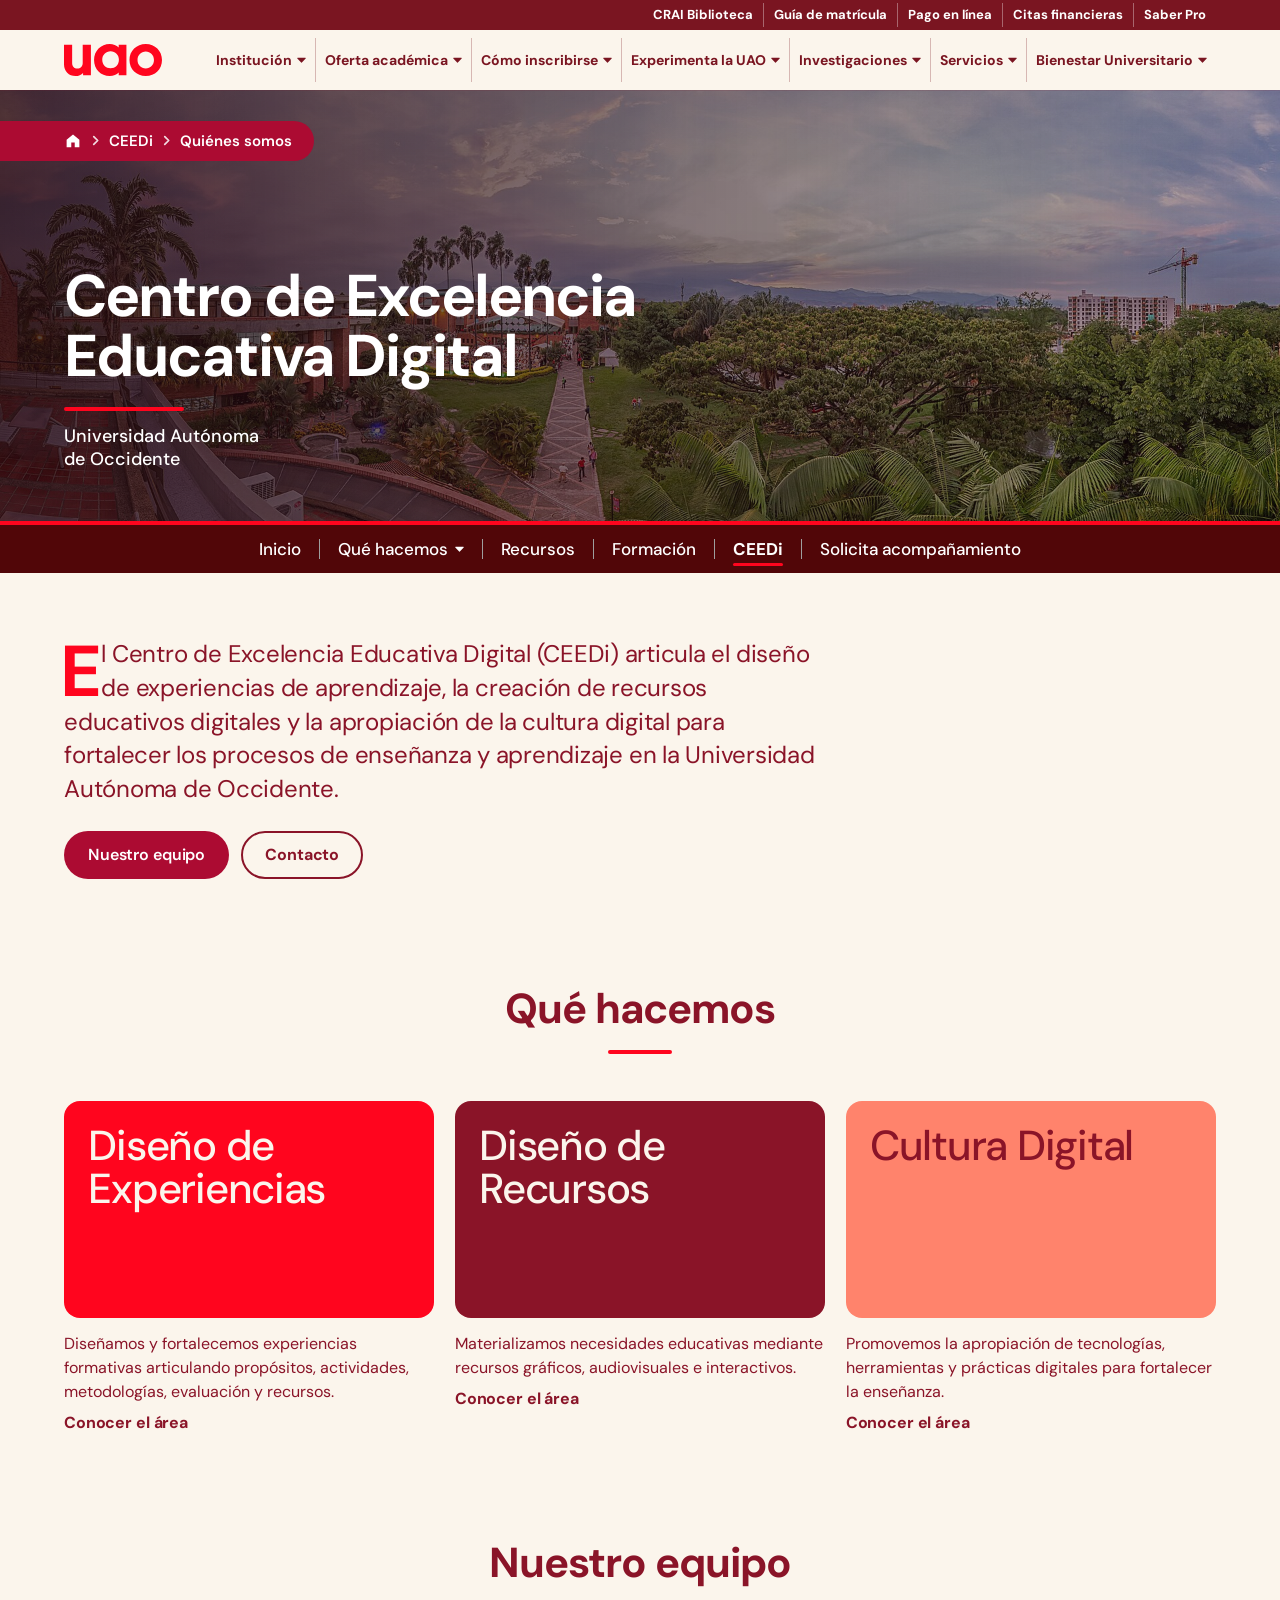
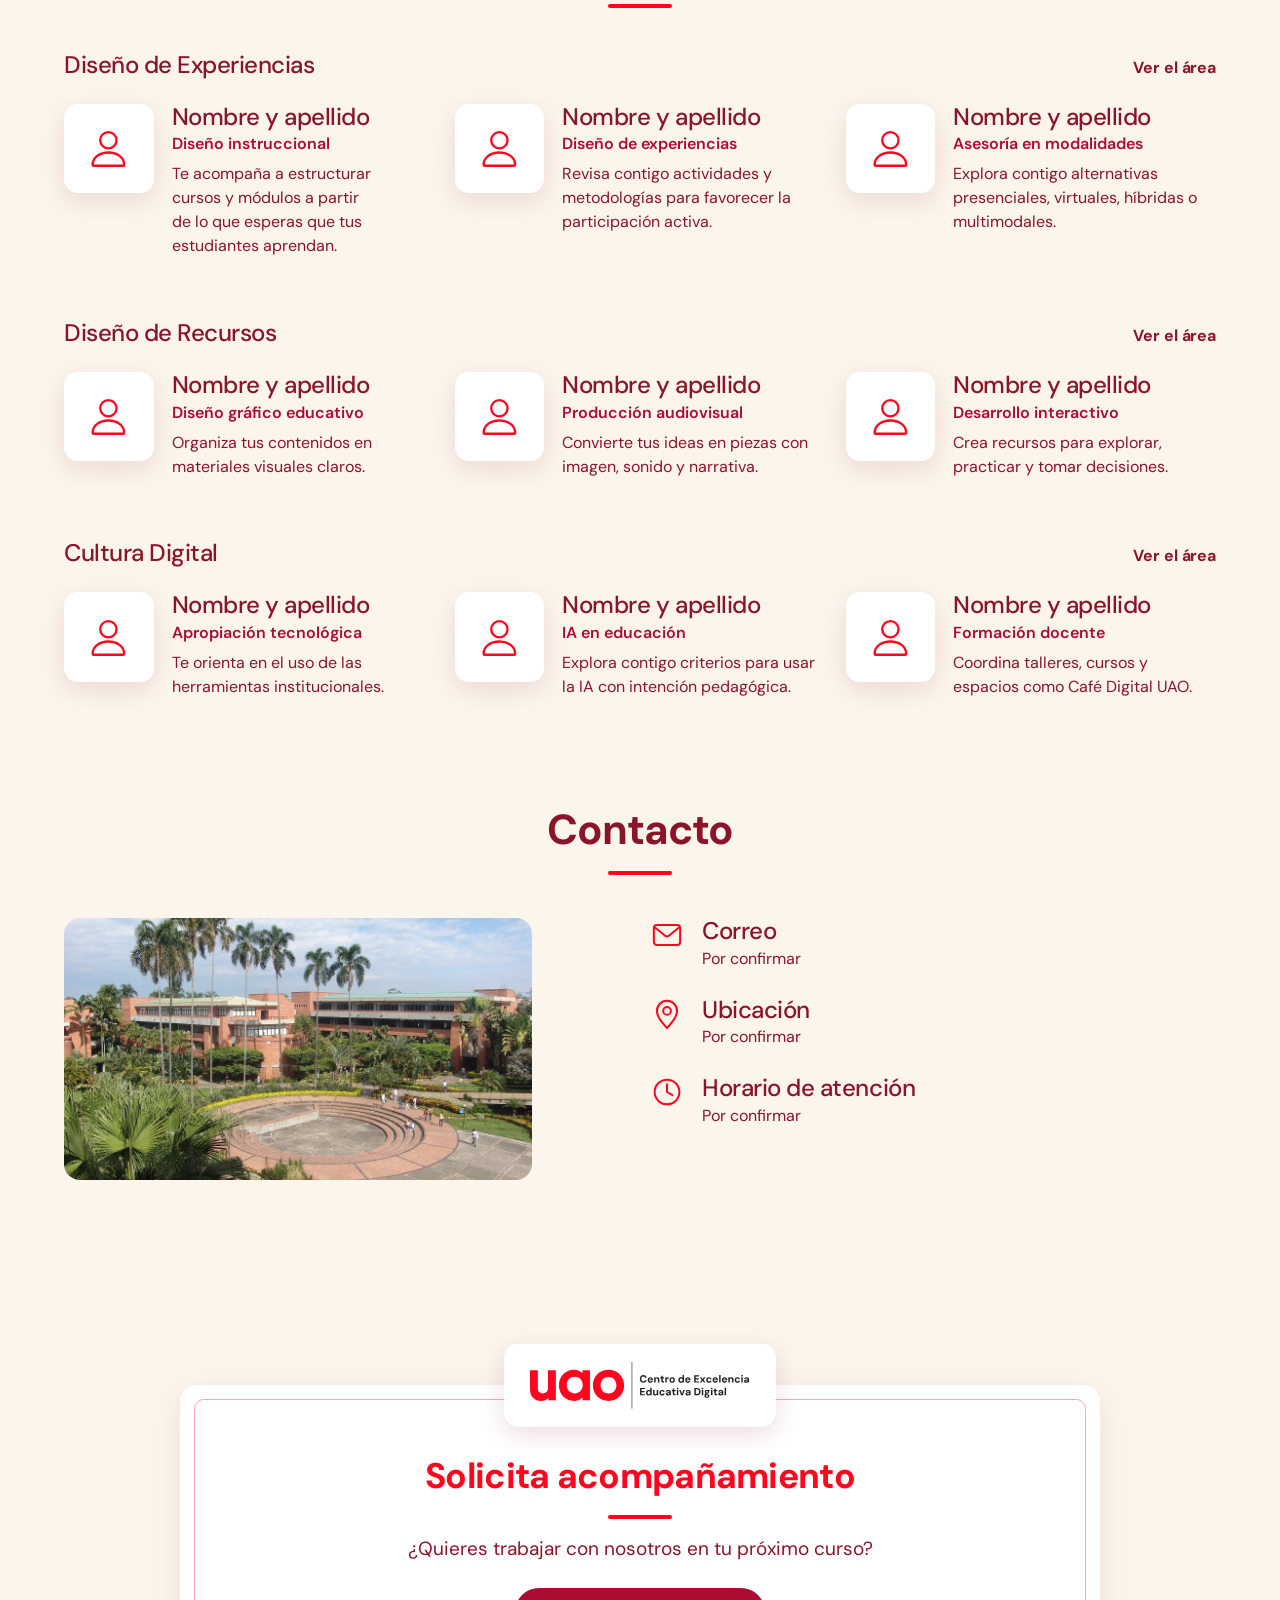
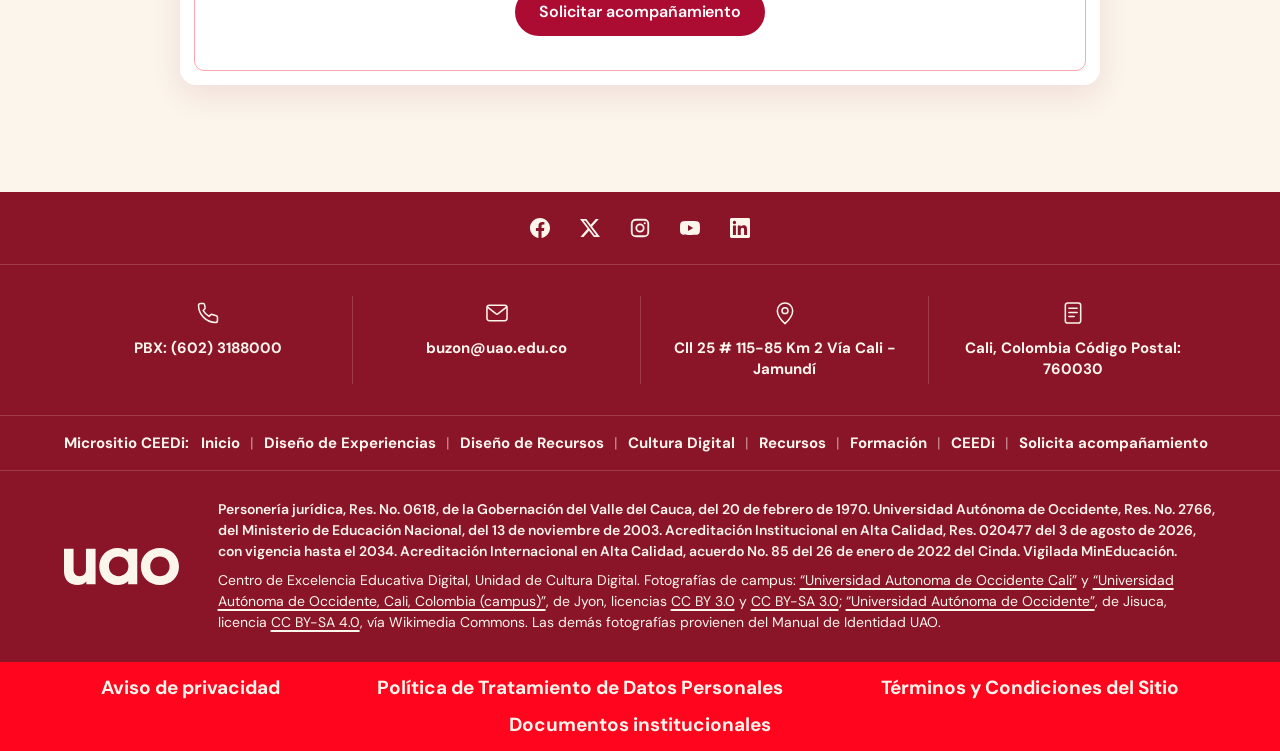
==== commit 67e1a1f9: "feat(ui): align micrositio with uao.edu.co subpage layout - Replace own header with the UAO institut" ====
--- a/ceedi.html
+++ b/ceedi.html
@@ -5,70 +5,120 @@
 <meta name="viewport" content="width=device-width, initial-scale=1">
 <title>Quiénes somos · CEEDi · UAO</title>
 <meta name="description" content="El Centro de Excelencia Educativa Digital articula el diseño de experiencias de aprendizaje, la creación de recursos educativos digitales y la apropiación de la cultura digital.">
-<meta name="theme-color" content="#FF051E">
+<meta name="theme-color" content="#8A1428">
 <link rel="icon" href="assets/logo/favicon.svg" type="image/svg+xml">
 <link rel="preload" href="assets/fonts/dm-sans-latin-wght-normal.woff2" as="font" type="font/woff2" crossorigin>
-<link rel="stylesheet" href="assets/css/site.css">
+<link rel="stylesheet" href="assets/css/site.css?v=4d4352ff">
 <script>document.documentElement.classList.add('js')</script>
 </head>
 <body>
 
 <a class="saltar" href="#contenido">Saltar al contenido</a>
-<header class="cabecera">
-  <a class="cabecera__marca" href="index.html"><img src="assets/logo/uao-ceedi.svg" width="265" height="56" alt="uao, Centro de Excelencia Educativa Digital. Ir al inicio"></a>
-  <button class="cabecera__abrir" type="button" aria-expanded="false" aria-controls="menu">Menú</button>
-  <nav class="nav" id="menu" aria-label="Principal">
-    <button class="nav__cerrar" type="button">Cerrar</button>
-    <ul>
-      <li><a class="nav__enlace" href="index.html">Inicio</a></li>
-      <li class="nav__grupo">
-        <button type="button" aria-expanded="false" aria-controls="sub-hacemos">Qué hacemos <svg class="nav__flecha" viewBox="0 0 12 8" fill="currentColor" aria-hidden="true"><path d="M.9 1h10.200a.6.6 0 0 1 .47.97L6.470 7.400a.6.6 0 0 1-.94 0L.430 1.970A.6.6 0 0 1 .9 1Z"/></svg></button>
-        <ul class="submenu" id="sub-hacemos">
-          <li><a href="diseno-de-experiencias.html"><strong style="--vineta:var(--rojo)"><svg class="vineta" viewBox="0 0 491.82 245.91" aria-hidden="true"><path d="M491.82 7.79V238.13C491.82 242.43 488.34 245.91 484.04 245.91H428.38C424.11 245.91 420.03 244.16 417.1 241.06 374.18 195.67 313.34 167.36 245.91 167.36 178.48 167.36 117.64 195.67 74.72 241.06 71.79 244.16 67.71 245.91 63.45 245.91H7.79C3.48 245.91 0 242.43 0 238.13V7.79C0 3.49 3.48 0 7.79 0H484.04C488.34 0 491.82 3.49 491.82 7.79Z"/></svg>Diseño de Experiencias</strong><span>Crea, transforma o fortalece una experiencia de aprendizaje.</span></a></li><li><a href="diseno-de-recursos.html"><strong style="--vineta:var(--vino-o)"><svg class="vineta" viewBox="0 0 491.82 245.91" aria-hidden="true"><path d="M491.82 7.79V238.13C491.82 242.43 488.34 245.91 484.04 245.91H428.38C424.11 245.91 420.03 244.16 417.1 241.06 374.18 195.67 313.34 167.36 245.91 167.36 178.48 167.36 117.64 195.67 74.72 241.06 71.79 244.16 67.71 245.91 63.45 245.91H7.79C3.48 245.91 0 242.43 0 238.13V7.79C0 3.49 3.48 0 7.79 0H484.04C488.34 0 491.82 3.49 491.82 7.79Z"/></svg>Diseño de Recursos</strong><span>Convierte una idea o un contenido en un recurso educativo.</span></a></li><li><a href="cultura-digital.html"><strong style="--vineta:var(--coral)"><svg class="vineta" viewBox="0 0 491.82 245.91" aria-hidden="true"><path d="M491.82 7.79V238.13C491.82 242.43 488.34 245.91 484.04 245.91H428.38C424.11 245.91 420.03 244.16 417.1 241.06 374.18 195.67 313.34 167.36 245.91 167.36 178.48 167.36 117.64 195.67 74.72 241.06 71.79 244.16 67.71 245.91 63.45 245.91H7.79C3.48 245.91 0 242.43 0 238.13V7.79C0 3.49 3.48 0 7.79 0H484.04C488.34 0 491.82 3.49 491.82 7.79Z"/></svg>Cultura Digital</strong><span>Fortalece tu práctica con tecnologías, IA y herramientas.</span></a></li>
-        </ul>
-      </li>
-      <li><a class="nav__enlace" href="recursos.html">Recursos</a></li>
-      <li><a class="nav__enlace" href="formacion.html">Formación</a></li>
-      <li><a class="nav__enlace" href="ceedi.html" aria-current="page">CEEDi</a></li>
-      <li><a class="btn" href="solicita-acompanamiento.html">Solicita acompañamiento</a></li>
-    </ul>
-  </nav>
+<header class="uao" id="arriba">
+  <div class="uao__atajos">
+    <ul><li><a href="https://www.uao.edu.co/biblioteca/">CRAI Biblioteca</a></li><li><a href="https://www.uao.edu.co/guia-de-matricula/">Guía de matrícula</a></li><li><a href="https://apps.uao.edu.co/apex/f?p=191:2::::::">Pago en línea</a></li><li><a href="https://sitios.uao.edu.co/financiacion/">Citas financieras</a></li><li><a href="https://saberpro.uao.edu.co/">Saber Pro</a></li></ul>
+  </div>
+  <div class="uao__barra">
+    <a class="uao__marca" href="https://www.uao.edu.co/"><img src="assets/logo/uao-rojo.svg" width="102" height="34" alt="Universidad Autónoma de Occidente. Ir a uao.edu.co"></a>
+    <button class="uao__abrir" type="button" aria-expanded="false" aria-controls="menu-uao">Menú</button>
+    <nav class="uao__nav" id="menu-uao" aria-label="Universidad Autónoma de Occidente">
+      <button class="uao__cerrar" type="button">Cerrar</button>
+      <ul>
+        
+        <li class="uao__grupo" data-grupo>
+          <button type="button" aria-expanded="false" aria-controls="uao-m0">Institución<svg class="uao__flecha" viewBox="0 0 12 8" fill="currentColor" aria-hidden="true"><path d="M.9 1h10.200a.6.6 0 0 1 .47.97L6.470 7.400a.6.6 0 0 1-.94 0L.430 1.970A.6.6 0 0 1 .9 1Z"/></svg></button>
+          <ul class="uao__sub" id="uao-m0"><li><a href="https://www.uao.edu.co/nuestro-campus/">Nuestro Campus</a></li><li><a href="https://www.uao.edu.co/informacion-institucional/">Información institucional</a></li><li><a href="https://www.uao.edu.co/documentos-institucionales/">Documentos Institucionales</a></li><li><a href="https://www.uao.edu.co/simbolos/">Símbolos institucionales</a></li><li><a href="https://www.uao.edu.co/organos-de-gobierno-institucionales/">Órganos de Gobierno Institucionales</a></li><li><a href="https://www.uao.edu.co/planeacion-y-efectividad-institucional-2/">Planeación y Efectividad Institucional</a></li><li><a href="https://www.uao.edu.co/directorio-general/">Directorio General</a></li><li><a href="https://www.uao.edu.co/lista-de-docentes/">Lista de profesores</a></li><li><a href="https://www.uao.edu.co/transparencia-y-acceso-a-la-informacion-publica/">Transparencia y acceso a la información pública</a></li><li><a href="https://www.uao.edu.co/trabajo-de-grado-uao">Trabajo de Grado</a></li><li><a href="https://www.uao.edu.co/pqrs/">PQRS</a></li></ul>
+        </li>
+        <li class="uao__grupo" data-grupo>
+          <button type="button" aria-expanded="false" aria-controls="uao-m1">Oferta académica<svg class="uao__flecha" viewBox="0 0 12 8" fill="currentColor" aria-hidden="true"><path d="M.9 1h10.200a.6.6 0 0 1 .47.97L6.470 7.400a.6.6 0 0 1-.94 0L.430 1.970A.6.6 0 0 1 .9 1Z"/></svg></button>
+          <ul class="uao__sub" id="uao-m1"><li><a href="https://www.uao.edu.co/oferta-academica/">¿En qué estás interesado?</a></li><li><a href="https://www.uao.edu.co/oferta-academica/pregrado/">Pregrados</a></li><li><a href="https://www.uao.edu.co/oferta-academica/posgrados/">Posgrados</a></li><li><a href="https://www.uao.edu.co/tecnologia/">Tecnologías</a></li><li><a href="https://www.uao.edu.co/oferta-academica/educacion-continua/">Educación para la Vida</a></li><li><a href="https://estudiarvirtual.uao.edu.co/">UAO Virtual</a></li><li><a href="https://www.uao.edu.co/consultoria-y-asesoria/">Consultorías y asesorías empresariales</a></li></ul>
+        </li>
+        <li class="uao__grupo" data-grupo>
+          <button type="button" aria-expanded="false" aria-controls="uao-m2">Cómo inscribirse<svg class="uao__flecha" viewBox="0 0 12 8" fill="currentColor" aria-hidden="true"><path d="M.9 1h10.200a.6.6 0 0 1 .47.97L6.470 7.400a.6.6 0 0 1-.94 0L.430 1.970A.6.6 0 0 1 .9 1Z"/></svg></button>
+          <ul class="uao__sub" id="uao-m2"><li><a href="https://www.uao.edu.co/pregrado/inscripcion-online-pregrado-y-tecnologia/">Inscripción para pregrado</a></li><li><a href="https://www.uao.edu.co/inscripcion-online-posgrado/">Inscripción para posgrado</a></li><li><a href="https://www.uao.edu.co/inscripcion-online-educacion-continua/">Inscripción para educación para la Vida</a></li><li><a href="https://www.uao.edu.co/becas-y-financiacion/">Becas y financiación</a></li><li><a href="https://www.uao.edu.co/opciones-de-transferencia-y-cambio/">Opciones de transferencia y cambio</a></li></ul>
+        </li>
+        <li class="uao__grupo" data-grupo>
+          <button type="button" aria-expanded="false" aria-controls="uao-m3">Experimenta la UAO<svg class="uao__flecha" viewBox="0 0 12 8" fill="currentColor" aria-hidden="true"><path d="M.9 1h10.200a.6.6 0 0 1 .47.97L6.470 7.400a.6.6 0 0 1-.94 0L.430 1.970A.6.6 0 0 1 .9 1Z"/></svg></button>
+          <ul class="uao__sub" id="uao-m3"><li><a href="https://www.uao.edu.co/razones-para-estudiar-en-la-uao/">¿Por qué estudiar en la UAO?</a></li><li><a href="https://www.uao.edu.co/opciones-de-internacionalizacion/">Opciones de internacionalización</a></li><li><a href="https://www.uao.edu.co/uao-labs/laboratorios-uao/">Laboratorios UAO</a></li><li><a href="https://www.uao.edu.co/nuestros-medios-uao/">Nuestros medios UAO</a></li><li><a href="https://www.uao.edu.co/nuestros-museos/">Nuestros museos UAO</a></li><li><a href="https://www.uao.edu.co/arte-y-cultura/">Actividades culturales y artísticas</a></li><li><a href="https://www.uao.edu.co/noticias/">Noticias</a></li><li><a href="https://www.uao.edu.co/evento/">Agenda de eventos</a></li></ul>
+        </li>
+        <li class="uao__grupo" data-grupo>
+          <button type="button" aria-expanded="false" aria-controls="uao-m4">Investigaciones<svg class="uao__flecha" viewBox="0 0 12 8" fill="currentColor" aria-hidden="true"><path d="M.9 1h10.200a.6.6 0 0 1 .47.97L6.470 7.400a.6.6 0 0 1-.94 0L.430 1.970A.6.6 0 0 1 .9 1Z"/></svg></button>
+          <ul class="uao__sub" id="uao-m4"><li><a href="https://www.uao.edu.co/investigaciones-uao/">Investigaciones</a></li><li><a href="https://www.uao.edu.co/quienes-somos-vicerrectoria-de-investigaciones-innovacion-y-emprendimiento/">¿Quiénes somos?</a></li><li><a href="https://www.uao.edu.co/servicios-investigaciones/">Servicios</a></li><li><a href="https://www.uao.edu.co/investigadores-uao/">Investigadores</a></li></ul>
+        </li>
+        <li class="uao__grupo" data-grupo>
+          <button type="button" aria-expanded="false" aria-controls="uao-m5">Servicios<svg class="uao__flecha" viewBox="0 0 12 8" fill="currentColor" aria-hidden="true"><path d="M.9 1h10.200a.6.6 0 0 1 .47.97L6.470 7.400a.6.6 0 0 1-.94 0L.430 1.970A.6.6 0 0 1 .9 1Z"/></svg></button>
+          <ul class="uao__sub" id="uao-m5"><li><a href="https://www.uao.edu.co/pua">Acceso a Portal Único de Aplicaciones, PUA</a></li><li><a href="https://www.uao.edu.co/servicios-institucionales/">Servicios institucionales</a></li><li><a href="https://www.uao.edu.co/becas-y-financiacion/">Servicios Financieros</a></li><li><a href="https://sitios.uao.edu.co/docentes/">Acceso al Portal del Profesor</a></li><li><a href="https://apps.uao.edu.co/apex/f?p=900">Acceso a Portal Estudiantil</a></li><li><a href="https://www.uao.edu.co/ingreso-a-portales/">Ingreso a más portales</a></li><li><a href="https://www.uao.edu.co/centros-de-servicio/">Centros de servicio</a></li><li><a href="https://www.uao.edu.co/procesos-y-tramites-administrativos/">Procesos y trámites administrativos</a></li><li><a href="https://idiomas.uao.edu.co/oferta-para-externos/">Centro de Idiomas</a></li><li><a href="https://www.uao.edu.co/egresados/">Egresados</a></li></ul>
+        </li>
+        <li class="uao__grupo" data-grupo>
+          <button type="button" aria-expanded="false" aria-controls="uao-m6">Bienestar Universitario<svg class="uao__flecha" viewBox="0 0 12 8" fill="currentColor" aria-hidden="true"><path d="M.9 1h10.200a.6.6 0 0 1 .47.97L6.470 7.400a.6.6 0 0 1-.94 0L.430 1.970A.6.6 0 0 1 .9 1Z"/></svg></button>
+          <ul class="uao__sub" id="uao-m6"><li><a href="https://www.uao.edu.co/arte-y-cultura/">Arte y Cultura</a></li><li><a href="https://estudiarvirtual.uao.edu.co/bienestar/">Bienestar en Línea</a></li><li><a href="https://www.uao.edu.co/casa/">CASA</a></li><li><a href="https://bienestar.uao.edu.co/centro-para-la-excelencia-academica/">Centro para la Excelencia Académica</a></li><li><a href="https://www.uao.edu.co/deporte-y-recreacion/">Deporte y Recreación</a></li><li><a href="https://www.uao.edu.co/formacion-integral/">Desarrollo Humano</a></li><li><a href="https://www.uao.edu.co/informacion-y-politicas/">Información y Políticas</a></li></ul>
+        </li>
+      </ul>
+    </nav>
+  </div>
 </header>
 <main id="contenido">
 
 
-<section class="portada c-rojo" style="--dome-hero:36%;--dome-h:7.75vw">
-  <div class="portada__campo"></div>
-  <div class="portada__titulo">
-    <h1 class="display--ceedi lines"><span class="line"><span data-line style="--i:0">Centro de Excelencia</span></span><span class="line"><span data-line style="--i:1">Educativa Digital</span></span></h1>
-  </div>
-  <div class="portada__texto">
-    <p class="lead" data-llega style="--d:420ms">El Centro de Excelencia Educativa Digital (CEEDi) articula el diseño de experiencias de aprendizaje, la creación de recursos educativos digitales y la apropiación de la cultura digital para fortalecer los procesos de enseñanza y aprendizaje en la Universidad Autónoma de Occidente.</p>
-    <div class="acciones" data-llega style="--d:500ms"><a class="btn" href="#equipo">Nuestro equipo</a><a class="btn btn--secundario" href="#contacto">Contacto</a></div>
-  </div>
-  <figure class="portada__foto" style="--foco-img:62% 50%"><img src="assets/universidad-autonoma-de-occidente.jpg" width="1920" height="732" alt="Vista panorámica del campus de la UAO al atardecer, entre jardines y palmeras" fetchpriority="high" decoding="async"></figure>
-  <div class="domo portada__domo"></div>
-</section>
-
-<section class="seccion" aria-labelledby="hacemos-t">
-  <div class="rejilla cabfoto">
+<section class="cabezote cabezote--completa">
+  <div class="cabezote__fondo">
+    <figure class="cabezote__foto" style="--foco-img:62% 50%"><img src="assets/universidad-autonoma-de-occidente.jpg" width="1920" height="732" alt="" fetchpriority="high" decoding="async"></figure>
+  </div>
+  <nav class="migas" aria-label="Migas de pan">
+    <ol>
+      <li><a href="https://www.uao.edu.co/"><svg viewBox="0 0 24 24" width="18" height="18" fill="currentColor" aria-hidden="true"><path d="M12 3.2 3.5 10.2v10.1h6.2v-6.3h4.6v6.3h6.2V10.2L12 3.2Z"/></svg><span class="sr">Universidad Autónoma de Occidente</span></a></li>
+      <li><svg class="migas__sep" viewBox="0 0 8 12" width="7" height="11" fill="none" stroke="currentColor" stroke-width="2" stroke-linecap="round" stroke-linejoin="round" aria-hidden="true"><path d="M2 1.5 6.5 6 2 10.5"/></svg><a href="index.html">CEEDi</a></li><li><svg class="migas__sep" viewBox="0 0 8 12" width="7" height="11" fill="none" stroke="currentColor" stroke-width="2" stroke-linecap="round" stroke-linejoin="round" aria-hidden="true"><path d="M2 1.5 6.5 6 2 10.5"/></svg><span aria-current="page">Quiénes somos</span></li>
+    </ol>
+  </nav>
+  <div class="cabezote__texto">
+    <h1 class="lines"><span class="line"><span data-line style="--i:0">Centro de Excelencia</span></span><span class="line"><span data-line style="--i:1">Educativa Digital</span></span></h1>
+    <span class="cabezote__linea" aria-hidden="true" data-llega style="--d:360ms"></span>
+    <p class="cabezote__lema" data-llega style="--d:420ms">Universidad Autónoma<br>de Occidente</p>
+  </div>
+</section>
+
+<nav class="subnav" aria-label="Secciones del CEEDi">
+  <button class="subnav__abrir" type="button" aria-expanded="false" aria-controls="subnav-lista">Secciones del CEEDi<svg class="subnav__flecha" viewBox="0 0 12 8" fill="currentColor" aria-hidden="true"><path d="M.9 1h10.200a.6.6 0 0 1 .47.97L6.470 7.400a.6.6 0 0 1-.94 0L.430 1.970A.6.6 0 0 1 .9 1Z"/></svg></button>
+  <ul class="subnav__lista" id="subnav-lista">
+    
+    <li><a href="index.html">Inicio</a></li>
+    <li class="subnav__grupo" data-grupo>
+      <button type="button" aria-expanded="false" aria-controls="subnav-areas">Qué hacemos<svg class="subnav__flecha" viewBox="0 0 12 8" fill="currentColor" aria-hidden="true"><path d="M.9 1h10.200a.6.6 0 0 1 .47.97L6.470 7.400a.6.6 0 0 1-.94 0L.430 1.970A.6.6 0 0 1 .9 1Z"/></svg></button>
+      <ul class="subnav__sub" id="subnav-areas"><li><a href="diseno-de-experiencias.html">Diseño de Experiencias</a></li><li><a href="diseno-de-recursos.html">Diseño de Recursos</a></li><li><a href="cultura-digital.html">Cultura Digital</a></li></ul>
+    </li>
+    <li><a href="recursos.html">Recursos</a></li>
+    <li><a href="formacion.html">Formación</a></li>
+    <li><a href="ceedi.html" aria-current="page">CEEDi</a></li>
+    <li><a href="solicita-acompanamiento.html">Solicita acompañamiento</a></li>
+  </ul>
+</nav>
+
+<section class="intro" aria-label="Presentación">
+  <p class="intro__texto" data-sube>El Centro de Excelencia Educativa Digital (CEEDi) articula el diseño de experiencias de aprendizaje, la creación de recursos educativos digitales y la apropiación de la cultura digital para fortalecer los procesos de enseñanza y aprendizaje en la Universidad Autónoma de Occidente.</p>
+  <div class="acciones intro__acciones" data-sube style="--d:80ms"><a class="btn" href="#equipo">Nuestro equipo</a><a class="btn btn--secundario" href="#contacto">Contacto</a></div>
+</section>
+
+<section class="seccion" id="que-hacemos" aria-labelledby="hacemos-t">
+  
+  <div class="cab-seccion">
     <h2 class="titulo" id="hacemos-t" data-sube>Qué hacemos</h2>
-    <figure class="arco foto-fondo" data-abre><img src="assets/img/pasillo.jpg" width="552" height="448" alt="Pasillo interior de la Universidad con ventanales" loading="lazy" decoding="async"></figure>
+    <span class="cab-seccion__linea" aria-hidden="true"></span>
+    
   </div>
   <ul class="areas">
     
     <li class="area" style="--c:var(--rojo);--t:var(--crema);--d:0ms" data-sube>
-      <div class="area__arco arco"><h3>Diseño de Experiencias</h3></div>
+      <div class="area__bloque caja"><h3>Diseño de Experiencias</h3></div>
       <p>Diseñamos y fortalecemos experiencias formativas articulando propósitos, actividades, metodologías, evaluación y recursos.</p>
       <a class="btn btn--ghost" href="diseno-de-experiencias.html">Conocer el área<span class="sr">: Diseño de Experiencias</span></a>
     </li>
     <li class="area" style="--c:var(--vino-o);--t:var(--crema);--d:90ms" data-sube>
-      <div class="area__arco arco"><h3>Diseño de Recursos</h3></div>
+      <div class="area__bloque caja"><h3>Diseño de Recursos</h3></div>
       <p>Materializamos necesidades educativas mediante recursos gráficos, audiovisuales e interactivos.</p>
       <a class="btn btn--ghost" href="diseno-de-recursos.html">Conocer el área<span class="sr">: Diseño de Recursos</span></a>
     </li>
     <li class="area" style="--c:var(--coral);--t:var(--vino-o);--d:180ms" data-sube>
-      <div class="area__arco arco"><h3>Cultura Digital</h3></div>
+      <div class="area__bloque caja"><h3>Cultura Digital</h3></div>
       <p>Promovemos la apropiación de tecnologías, herramientas y prácticas digitales para fortalecer la enseñanza.</p>
       <a class="btn btn--ghost" href="cultura-digital.html">Conocer el área<span class="sr">: Cultura Digital</span></a>
     </li>
@@ -76,136 +126,145 @@
 </section>
 
 <section class="seccion seccion--pegada" id="equipo" aria-labelledby="nuestro-t">
-  <h2 class="titulo" id="nuestro-t" data-sube style="margin-bottom:clamp(28px,3.4vw,52px)">Nuestro equipo</h2>
+  
+  <div class="cab-seccion">
+    <h2 class="titulo" id="nuestro-t" data-sube>Nuestro equipo</h2>
+    <span class="cab-seccion__linea" aria-hidden="true"></span>
+    
+  </div>
   
   <section class="grupo" aria-labelledby="grupo-experiencias">
     <div class="grupo__cab"><h3 id="grupo-experiencias">Diseño de Experiencias</h3><a class="btn btn--ghost" href="diseno-de-experiencias.html">Ver el área</a></div>
     <ul class="perfiles">
   <li class="perfil" data-sube style="--d:0ms">
-    <svg class="arco-icono" viewBox="0 0 491.82 355.91" aria-hidden="true"><path style="fill:var(--rojo)" d="M491.82 7.79V348.13C491.82 352.43 488.34 355.91 484.04 355.91H428.38C424.11 355.91 420.03 354.16 417.1 351.06 374.18 305.67 313.34 277.36 245.91 277.36 178.48 277.36 117.64 305.67 74.72 351.06 71.79 354.16 67.71 355.91 63.45 355.91H7.79C3.48 355.91 0 352.43 0 348.13V7.79C0 3.49 3.48 0 7.79 0H484.04C488.34 0 491.82 3.49 491.82 7.79Z"/><svg x="138.9" y="37.7" width="214" height="214" viewBox="0 0 44 44" fill="none" stroke-width="2.4" stroke-linecap="round" stroke-linejoin="round" style="stroke:var(--crema)"><circle cx="22" cy="14" r="8"/><path d="M6.5 38c0-7 6.9-12 15.5-12s15.5 5 15.5 12c0 .6-.4 1-1 1h-29c-.6 0-1-.4-1-1Z"/></svg></svg>
-    <h4>Nombre y apellido</h4>
-    <span class="perfil__rol">Diseño instruccional</span>
-    <p>Te acompaña a estructurar cursos y módulos a partir de lo que esperas que tus estudiantes aprendan.</p>
+    <span class="caja-icono perfil__foto" aria-hidden="true"><svg viewBox="0 0 44 44" fill="none" stroke="currentColor" stroke-width="2.3" stroke-linecap="round" stroke-linejoin="round"><circle cx="22" cy="14" r="8"/><path d="M6.5 38c0-7 6.9-12 15.5-12s15.5 5 15.5 12c0 .6-.4 1-1 1h-29c-.6 0-1-.4-1-1Z"/></svg></span>
+    <div>
+      <h4>Nombre y apellido</h4>
+      <span class="perfil__rol">Diseño instruccional</span>
+      <p>Te acompaña a estructurar cursos y módulos a partir de lo que esperas que tus estudiantes aprendan.</p>
+    </div>
   </li>
   <li class="perfil" data-sube style="--d:80ms">
-    <svg class="arco-icono" viewBox="0 0 491.82 355.91" aria-hidden="true"><path style="fill:var(--rosa)" d="M491.82 7.79V348.13C491.82 352.43 488.34 355.91 484.04 355.91H428.38C424.11 355.91 420.03 354.16 417.1 351.06 374.18 305.67 313.34 277.36 245.91 277.36 178.48 277.36 117.64 305.67 74.72 351.06 71.79 354.16 67.71 355.91 63.45 355.91H7.79C3.48 355.91 0 352.43 0 348.13V7.79C0 3.49 3.48 0 7.79 0H484.04C488.34 0 491.82 3.49 491.82 7.79Z"/><svg x="138.9" y="37.7" width="214" height="214" viewBox="0 0 44 44" fill="none" stroke-width="2.4" stroke-linecap="round" stroke-linejoin="round" style="stroke:var(--vino-o)"><circle cx="22" cy="14" r="8"/><path d="M6.5 38c0-7 6.9-12 15.5-12s15.5 5 15.5 12c0 .6-.4 1-1 1h-29c-.6 0-1-.4-1-1Z"/></svg></svg>
-    <h4>Nombre y apellido</h4>
-    <span class="perfil__rol">Diseño de experiencias</span>
-    <p>Revisa contigo actividades y metodologías para favorecer la participación activa.</p>
+    <span class="caja-icono perfil__foto" aria-hidden="true"><svg viewBox="0 0 44 44" fill="none" stroke="currentColor" stroke-width="2.3" stroke-linecap="round" stroke-linejoin="round"><circle cx="22" cy="14" r="8"/><path d="M6.5 38c0-7 6.9-12 15.5-12s15.5 5 15.5 12c0 .6-.4 1-1 1h-29c-.6 0-1-.4-1-1Z"/></svg></span>
+    <div>
+      <h4>Nombre y apellido</h4>
+      <span class="perfil__rol">Diseño de experiencias</span>
+      <p>Revisa contigo actividades y metodologías para favorecer la participación activa.</p>
+    </div>
   </li>
   <li class="perfil" data-sube style="--d:160ms">
-    <svg class="arco-icono" viewBox="0 0 491.82 355.91" aria-hidden="true"><path style="fill:var(--vino-o)" d="M491.82 7.79V348.13C491.82 352.43 488.34 355.91 484.04 355.91H428.38C424.11 355.91 420.03 354.16 417.1 351.06 374.18 305.67 313.34 277.36 245.91 277.36 178.48 277.36 117.64 305.67 74.72 351.06 71.79 354.16 67.71 355.91 63.45 355.91H7.79C3.48 355.91 0 352.43 0 348.13V7.79C0 3.49 3.48 0 7.79 0H484.04C488.34 0 491.82 3.49 491.82 7.79Z"/><svg x="138.9" y="37.7" width="214" height="214" viewBox="0 0 44 44" fill="none" stroke-width="2.4" stroke-linecap="round" stroke-linejoin="round" style="stroke:var(--crema)"><circle cx="22" cy="14" r="8"/><path d="M6.5 38c0-7 6.9-12 15.5-12s15.5 5 15.5 12c0 .6-.4 1-1 1h-29c-.6 0-1-.4-1-1Z"/></svg></svg>
-    <h4>Nombre y apellido</h4>
-    <span class="perfil__rol">Asesoría en modalidades</span>
-    <p>Explora contigo alternativas presenciales, virtuales, híbridas o multimodales.</p>
+    <span class="caja-icono perfil__foto" aria-hidden="true"><svg viewBox="0 0 44 44" fill="none" stroke="currentColor" stroke-width="2.3" stroke-linecap="round" stroke-linejoin="round"><circle cx="22" cy="14" r="8"/><path d="M6.5 38c0-7 6.9-12 15.5-12s15.5 5 15.5 12c0 .6-.4 1-1 1h-29c-.6 0-1-.4-1-1Z"/></svg></span>
+    <div>
+      <h4>Nombre y apellido</h4>
+      <span class="perfil__rol">Asesoría en modalidades</span>
+      <p>Explora contigo alternativas presenciales, virtuales, híbridas o multimodales.</p>
+    </div>
   </li></ul>
   </section>
   <section class="grupo" aria-labelledby="grupo-recursos">
     <div class="grupo__cab"><h3 id="grupo-recursos">Diseño de Recursos</h3><a class="btn btn--ghost" href="diseno-de-recursos.html">Ver el área</a></div>
     <ul class="perfiles">
   <li class="perfil" data-sube style="--d:0ms">
-    <svg class="arco-icono" viewBox="0 0 491.82 355.91" aria-hidden="true"><path style="fill:var(--vino-o)" d="M491.82 7.79V348.13C491.82 352.43 488.34 355.91 484.04 355.91H428.38C424.11 355.91 420.03 354.16 417.1 351.06 374.18 305.67 313.34 277.36 245.91 277.36 178.48 277.36 117.64 305.67 74.72 351.06 71.79 354.16 67.71 355.91 63.45 355.91H7.79C3.48 355.91 0 352.43 0 348.13V7.79C0 3.49 3.48 0 7.79 0H484.04C488.34 0 491.82 3.49 491.82 7.79Z"/><svg x="138.9" y="37.7" width="214" height="214" viewBox="0 0 44 44" fill="none" stroke-width="2.4" stroke-linecap="round" stroke-linejoin="round" style="stroke:var(--crema)"><circle cx="22" cy="14" r="8"/><path d="M6.5 38c0-7 6.9-12 15.5-12s15.5 5 15.5 12c0 .6-.4 1-1 1h-29c-.6 0-1-.4-1-1Z"/></svg></svg>
-    <h4>Nombre y apellido</h4>
-    <span class="perfil__rol">Diseño gráfico educativo</span>
-    <p>Organiza tus contenidos en materiales visuales claros.</p>
+    <span class="caja-icono perfil__foto" aria-hidden="true"><svg viewBox="0 0 44 44" fill="none" stroke="currentColor" stroke-width="2.3" stroke-linecap="round" stroke-linejoin="round"><circle cx="22" cy="14" r="8"/><path d="M6.5 38c0-7 6.9-12 15.5-12s15.5 5 15.5 12c0 .6-.4 1-1 1h-29c-.6 0-1-.4-1-1Z"/></svg></span>
+    <div>
+      <h4>Nombre y apellido</h4>
+      <span class="perfil__rol">Diseño gráfico educativo</span>
+      <p>Organiza tus contenidos en materiales visuales claros.</p>
+    </div>
   </li>
   <li class="perfil" data-sube style="--d:80ms">
-    <svg class="arco-icono" viewBox="0 0 491.82 355.91" aria-hidden="true"><path style="fill:var(--rojo)" d="M491.82 7.79V348.13C491.82 352.43 488.34 355.91 484.04 355.91H428.38C424.11 355.91 420.03 354.16 417.1 351.06 374.18 305.67 313.34 277.36 245.91 277.36 178.48 277.36 117.64 305.67 74.72 351.06 71.79 354.16 67.71 355.91 63.45 355.91H7.79C3.48 355.91 0 352.43 0 348.13V7.79C0 3.49 3.48 0 7.79 0H484.04C488.34 0 491.82 3.49 491.82 7.79Z"/><svg x="138.9" y="37.7" width="214" height="214" viewBox="0 0 44 44" fill="none" stroke-width="2.4" stroke-linecap="round" stroke-linejoin="round" style="stroke:var(--crema)"><circle cx="22" cy="14" r="8"/><path d="M6.5 38c0-7 6.9-12 15.5-12s15.5 5 15.5 12c0 .6-.4 1-1 1h-29c-.6 0-1-.4-1-1Z"/></svg></svg>
-    <h4>Nombre y apellido</h4>
-    <span class="perfil__rol">Producción audiovisual</span>
-    <p>Convierte tus ideas en piezas con imagen, sonido y narrativa.</p>
+    <span class="caja-icono perfil__foto" aria-hidden="true"><svg viewBox="0 0 44 44" fill="none" stroke="currentColor" stroke-width="2.3" stroke-linecap="round" stroke-linejoin="round"><circle cx="22" cy="14" r="8"/><path d="M6.5 38c0-7 6.9-12 15.5-12s15.5 5 15.5 12c0 .6-.4 1-1 1h-29c-.6 0-1-.4-1-1Z"/></svg></span>
+    <div>
+      <h4>Nombre y apellido</h4>
+      <span class="perfil__rol">Producción audiovisual</span>
+      <p>Convierte tus ideas en piezas con imagen, sonido y narrativa.</p>
+    </div>
   </li>
   <li class="perfil" data-sube style="--d:160ms">
-    <svg class="arco-icono" viewBox="0 0 491.82 355.91" aria-hidden="true"><path style="fill:var(--rosa)" d="M491.82 7.79V348.13C491.82 352.43 488.34 355.91 484.04 355.91H428.38C424.11 355.91 420.03 354.16 417.1 351.06 374.18 305.67 313.34 277.36 245.91 277.36 178.48 277.36 117.64 305.67 74.72 351.06 71.79 354.16 67.71 355.91 63.45 355.91H7.79C3.48 355.91 0 352.43 0 348.13V7.79C0 3.49 3.48 0 7.79 0H484.04C488.34 0 491.82 3.49 491.82 7.79Z"/><svg x="138.9" y="37.7" width="214" height="214" viewBox="0 0 44 44" fill="none" stroke-width="2.4" stroke-linecap="round" stroke-linejoin="round" style="stroke:var(--vino-o)"><circle cx="22" cy="14" r="8"/><path d="M6.5 38c0-7 6.9-12 15.5-12s15.5 5 15.5 12c0 .6-.4 1-1 1h-29c-.6 0-1-.4-1-1Z"/></svg></svg>
-    <h4>Nombre y apellido</h4>
-    <span class="perfil__rol">Desarrollo interactivo</span>
-    <p>Crea recursos para explorar, practicar y tomar decisiones.</p>
+    <span class="caja-icono perfil__foto" aria-hidden="true"><svg viewBox="0 0 44 44" fill="none" stroke="currentColor" stroke-width="2.3" stroke-linecap="round" stroke-linejoin="round"><circle cx="22" cy="14" r="8"/><path d="M6.5 38c0-7 6.9-12 15.5-12s15.5 5 15.5 12c0 .6-.4 1-1 1h-29c-.6 0-1-.4-1-1Z"/></svg></span>
+    <div>
+      <h4>Nombre y apellido</h4>
+      <span class="perfil__rol">Desarrollo interactivo</span>
+      <p>Crea recursos para explorar, practicar y tomar decisiones.</p>
+    </div>
   </li></ul>
   </section>
   <section class="grupo" aria-labelledby="grupo-cultura">
     <div class="grupo__cab"><h3 id="grupo-cultura">Cultura Digital</h3><a class="btn btn--ghost" href="cultura-digital.html">Ver el área</a></div>
     <ul class="perfiles">
   <li class="perfil" data-sube style="--d:0ms">
-    <svg class="arco-icono" viewBox="0 0 491.82 355.91" aria-hidden="true"><path style="fill:var(--rosa)" d="M491.82 7.79V348.13C491.82 352.43 488.34 355.91 484.04 355.91H428.38C424.11 355.91 420.03 354.16 417.1 351.06 374.18 305.67 313.34 277.36 245.91 277.36 178.48 277.36 117.64 305.67 74.72 351.06 71.79 354.16 67.71 355.91 63.45 355.91H7.79C3.48 355.91 0 352.43 0 348.13V7.79C0 3.49 3.48 0 7.79 0H484.04C488.34 0 491.82 3.49 491.82 7.79Z"/><svg x="138.9" y="37.7" width="214" height="214" viewBox="0 0 44 44" fill="none" stroke-width="2.4" stroke-linecap="round" stroke-linejoin="round" style="stroke:var(--vino-o)"><circle cx="22" cy="14" r="8"/><path d="M6.5 38c0-7 6.9-12 15.5-12s15.5 5 15.5 12c0 .6-.4 1-1 1h-29c-.6 0-1-.4-1-1Z"/></svg></svg>
-    <h4>Nombre y apellido</h4>
-    <span class="perfil__rol">Apropiación tecnológica</span>
-    <p>Te orienta en el uso de las herramientas institucionales.</p>
+    <span class="caja-icono perfil__foto" aria-hidden="true"><svg viewBox="0 0 44 44" fill="none" stroke="currentColor" stroke-width="2.3" stroke-linecap="round" stroke-linejoin="round"><circle cx="22" cy="14" r="8"/><path d="M6.5 38c0-7 6.9-12 15.5-12s15.5 5 15.5 12c0 .6-.4 1-1 1h-29c-.6 0-1-.4-1-1Z"/></svg></span>
+    <div>
+      <h4>Nombre y apellido</h4>
+      <span class="perfil__rol">Apropiación tecnológica</span>
+      <p>Te orienta en el uso de las herramientas institucionales.</p>
+    </div>
   </li>
   <li class="perfil" data-sube style="--d:80ms">
-    <svg class="arco-icono" viewBox="0 0 491.82 355.91" aria-hidden="true"><path style="fill:var(--vino-o)" d="M491.82 7.79V348.13C491.82 352.43 488.34 355.91 484.04 355.91H428.38C424.11 355.91 420.03 354.16 417.1 351.06 374.18 305.67 313.34 277.36 245.91 277.36 178.48 277.36 117.64 305.67 74.72 351.06 71.79 354.16 67.71 355.91 63.45 355.91H7.79C3.48 355.91 0 352.43 0 348.13V7.79C0 3.49 3.48 0 7.79 0H484.04C488.34 0 491.82 3.49 491.82 7.79Z"/><svg x="138.9" y="37.7" width="214" height="214" viewBox="0 0 44 44" fill="none" stroke-width="2.4" stroke-linecap="round" stroke-linejoin="round" style="stroke:var(--crema)"><circle cx="22" cy="14" r="8"/><path d="M6.5 38c0-7 6.9-12 15.5-12s15.5 5 15.5 12c0 .6-.4 1-1 1h-29c-.6 0-1-.4-1-1Z"/></svg></svg>
-    <h4>Nombre y apellido</h4>
-    <span class="perfil__rol">IA en educación</span>
-    <p>Explora contigo criterios para usar la IA con intención pedagógica.</p>
+    <span class="caja-icono perfil__foto" aria-hidden="true"><svg viewBox="0 0 44 44" fill="none" stroke="currentColor" stroke-width="2.3" stroke-linecap="round" stroke-linejoin="round"><circle cx="22" cy="14" r="8"/><path d="M6.5 38c0-7 6.9-12 15.5-12s15.5 5 15.5 12c0 .6-.4 1-1 1h-29c-.6 0-1-.4-1-1Z"/></svg></span>
+    <div>
+      <h4>Nombre y apellido</h4>
+      <span class="perfil__rol">IA en educación</span>
+      <p>Explora contigo criterios para usar la IA con intención pedagógica.</p>
+    </div>
   </li>
   <li class="perfil" data-sube style="--d:160ms">
-    <svg class="arco-icono" viewBox="0 0 491.82 355.91" aria-hidden="true"><path style="fill:var(--rojo)" d="M491.82 7.79V348.13C491.82 352.43 488.34 355.91 484.04 355.91H428.38C424.11 355.91 420.03 354.16 417.1 351.06 374.18 305.67 313.34 277.36 245.91 277.36 178.48 277.36 117.64 305.67 74.72 351.06 71.79 354.16 67.71 355.91 63.45 355.91H7.79C3.48 355.91 0 352.43 0 348.13V7.79C0 3.49 3.48 0 7.79 0H484.04C488.34 0 491.82 3.49 491.82 7.79Z"/><svg x="138.9" y="37.7" width="214" height="214" viewBox="0 0 44 44" fill="none" stroke-width="2.4" stroke-linecap="round" stroke-linejoin="round" style="stroke:var(--crema)"><circle cx="22" cy="14" r="8"/><path d="M6.5 38c0-7 6.9-12 15.5-12s15.5 5 15.5 12c0 .6-.4 1-1 1h-29c-.6 0-1-.4-1-1Z"/></svg></svg>
-    <h4>Nombre y apellido</h4>
-    <span class="perfil__rol">Formación docente</span>
-    <p>Coordina talleres, cursos y espacios como Café Digital UAO.</p>
+    <span class="caja-icono perfil__foto" aria-hidden="true"><svg viewBox="0 0 44 44" fill="none" stroke="currentColor" stroke-width="2.3" stroke-linecap="round" stroke-linejoin="round"><circle cx="22" cy="14" r="8"/><path d="M6.5 38c0-7 6.9-12 15.5-12s15.5 5 15.5 12c0 .6-.4 1-1 1h-29c-.6 0-1-.4-1-1Z"/></svg></span>
+    <div>
+      <h4>Nombre y apellido</h4>
+      <span class="perfil__rol">Formación docente</span>
+      <p>Coordina talleres, cursos y espacios como Café Digital UAO.</p>
+    </div>
   </li></ul>
   </section>
 </section>
 
 <section class="seccion seccion--pegada" id="contacto" aria-labelledby="contacto-t">
-  <div class="rejilla dos">
-    <div class="dos__izq">
-      <h2 class="titulo" id="contacto-t" data-sube>Contacto</h2>
-      <ul class="contacto">
-        <li class="contacto__item" data-fila style="--d:0ms"><svg viewBox="0 0 44 44" fill="none" stroke="currentColor" stroke-width="2.6" stroke-linecap="round" stroke-linejoin="round" aria-hidden="true"><rect x="5" y="9" width="34" height="26" rx="4"/><path d="M6 12l14 11.2c1.2.9 2.8.9 4 0L38 12"/></svg><div><h3>Correo</h3><p>Por confirmar</p></div></li><li class="contacto__item" data-fila style="--d:70ms"><svg viewBox="0 0 44 44" fill="none" stroke="currentColor" stroke-width="2.6" stroke-linecap="round" stroke-linejoin="round" aria-hidden="true"><path d="M22 40S9 27.7 9 18a13 13 0 0 1 26 0c0 9.7-13 22-13 22Z"/><circle cx="22" cy="18" r="5"/></svg><div><h3>Ubicación</h3><p>Por confirmar</p></div></li><li class="contacto__item" data-fila style="--d:140ms"><svg viewBox="0 0 44 44" fill="none" stroke="currentColor" stroke-width="2.6" stroke-linecap="round" stroke-linejoin="round" aria-hidden="true"><circle cx="22" cy="22" r="16"/><path d="M22 12v10l7 4"/></svg><div><h3>Horario de atención</h3><p>Por confirmar</p></div></li>
-      </ul>
-    </div>
-    <figure class="dos__der arco foto-fondo" data-abre style="aspect-ratio:1.5/1;--dome:56%"><img src="assets/universidad-autonoma-de-occidente-cali.jpg" width="1920" height="1440" alt="Campus de la Universidad Autónoma de Occidente en Cali: palmeras, edificios de ladrillo y la plazoleta circular" loading="lazy" decoding="async"></figure>
-  </div>
+  
+  <div class="cab-seccion">
+    <h2 class="titulo" id="contacto-t" data-sube>Contacto</h2>
+    <span class="cab-seccion__linea" aria-hidden="true"></span>
+    
+  </div>
+  <div class="rejilla dos"><figure class="dos__foto caja foto-fondo" data-abre style="--d:0ms"><img src="assets/universidad-autonoma-de-occidente-cali.jpg" width="1920" height="1440" alt="Campus de la Universidad Autónoma de Occidente en Cali: palmeras, edificios de ladrillo y la plazoleta circular" loading="lazy" decoding="async"></figure><ul class="dos__der contacto"><li class="contacto__item" data-fila style="--d:0ms"><svg viewBox="0 0 44 44" fill="none" stroke="currentColor" stroke-width="2.6" stroke-linecap="round" stroke-linejoin="round" aria-hidden="true"><rect x="5" y="9" width="34" height="26" rx="4"/><path d="M6 12l14 11.2c1.2.9 2.8.9 4 0L38 12"/></svg><div><h3>Correo</h3><p>Por confirmar</p></div></li><li class="contacto__item" data-fila style="--d:70ms"><svg viewBox="0 0 44 44" fill="none" stroke="currentColor" stroke-width="2.6" stroke-linecap="round" stroke-linejoin="round" aria-hidden="true"><path d="M22 40S9 27.7 9 18a13 13 0 0 1 26 0c0 9.7-13 22-13 22Z"/><circle cx="22" cy="18" r="5"/></svg><div><h3>Ubicación</h3><p>Por confirmar</p></div></li><li class="contacto__item" data-fila style="--d:140ms"><svg viewBox="0 0 44 44" fill="none" stroke="currentColor" stroke-width="2.6" stroke-linecap="round" stroke-linejoin="round" aria-hidden="true"><circle cx="22" cy="22" r="16"/><path d="M22 12v10l7 4"/></svg><div><h3>Horario de atención</h3><p>Por confirmar</p></div></li></ul></div>
 </section>
 
 
 <section class="cierre" aria-labelledby="cierre-t">
-  <div class="cierre__lado cierre__lado--izq" data-abre><img src="assets/universidad-autonoma-de-occidente-cali-colombia-campus.jpg" width="1920" height="1280" alt="" loading="lazy" decoding="async"></div>
-  <div class="cierre__tile arco cierre__tile--breve" data-sube>
-    <h2 class="titulo" id="cierre-t">Solicita acompañamiento</h2>
-    <p class="cierre__pregunta">¿Quieres trabajar con nosotros en tu próximo curso?</p>
+  <div class="cierre__tarjeta" data-sube>
+    <span class="cierre__sello"><img src="assets/logo/uao-ceedi.svg" width="265" height="56" alt="" loading="lazy"></span>
+    <h2 class="cierre__titulo" id="cierre-t">Solicita acompañamiento</h2>
+    <span class="cab-seccion__linea" aria-hidden="true"></span>
+    <p class="cierre__texto">¿Quieres trabajar con nosotros en tu próximo curso?</p>
     
     <div class="acciones"><a class="btn" href="solicita-acompanamiento.html">Solicitar acompañamiento</a></div>
   </div>
-  <div class="cierre__lado cierre__lado--der" data-sube style="--d:90ms"></div>
 </section>
 </main>
 
 <footer class="pie">
-  <div class="pie__cuerpo">
-    <div class="pie__cabeza">
-      <a class="pie__marca" href="index.html"><img src="assets/logo/uao-ceedi-crema.svg" width="620" height="131" alt="uao, Centro de Excelencia Educativa Digital. Ir al inicio" loading="lazy"></a>
-      <ul class="pie__redes" aria-label="Redes sociales de la Universidad">
-        <li><a class="pie__red" href="https://www.facebook.com/universidadautonomadeoccidente" aria-label="Facebook"><svg viewBox="0 0 24 24" fill="currentColor" aria-hidden="true"><path d="M24 12.073c0-6.627-5.373-12-12-12s-12 5.373-12 12c0 5.990 4.388 10.954 10.125 11.854v-8.385H7.078v-3.470h3.047V9.430c0-3.007 1.792-4.669 4.533-4.669 1.312 0 2.686.235 2.686.235v2.953H15.830c-1.491 0-1.956.925-1.956 1.874v2.250h3.328l-.532 3.470h-2.796v8.385C19.612 23.027 24 18.062 24 12.073Z"/></svg></a></li><li><a class="pie__red" href="https://twitter.com/lauao" aria-label="X"><svg viewBox="0 0 24 24" fill="currentColor" aria-hidden="true"><path d="M18.901 1.153h3.680l-8.040 9.190L24 22.846h-7.406l-5.800-7.584-6.638 7.584H.474l8.600-9.830L0 1.154h7.594l5.243 6.932ZM17.610 20.644h2.039L6.486 3.240H4.298Z"/></svg></a></li><li><a class="pie__red" href="https://www.instagram.com/universidadautonomadeoccidente/" aria-label="Instagram"><svg viewBox="0 0 24 24" fill="currentColor" aria-hidden="true"><path fill-rule="evenodd" d="M7 1h10a6 6 0 0 1 6 6v10a6 6 0 0 1-6 6H7a6 6 0 0 1-6-6V7a6 6 0 0 1 6-6Zm0 2.200A3.800 3.800 0 0 0 3.200 7v10A3.800 3.800 0 0 0 7 20.800h10a3.800 3.800 0 0 0 3.800-3.800V7A3.800 3.800 0 0 0 17 3.200H7Zm5 3.300a5.500 5.500 0 1 1 0 11 5.500 5.500 0 0 1 0-11Zm0 2.200a3.300 3.300 0 1 0 0 6.600 3.300 3.300 0 0 0 0-6.600Zm5.700-3.700a1.300 1.300 0 1 1 0 2.600 1.300 1.300 0 0 1 0-2.600Z"/></svg></a></li><li><a class="pie__red" href="https://www.youtube.com/user/autonomadeocc" aria-label="YouTube"><svg viewBox="0 0 24 24" fill="currentColor" aria-hidden="true"><path fill-rule="evenodd" d="M23.500 6.200a3 3 0 0 0-2.100-2.100C19.500 3.600 12 3.600 12 3.600s-7.500 0-9.400.5A3 3 0 0 0 .5 6.200C0 8.100 0 12 0 12s0 3.900.5 5.800a3 3 0 0 0 2.100 2.100c1.900.5 9.400.5 9.400.5s7.500 0 9.400-.5a3 3 0 0 0 2.100-2.100c.5-1.900.5-5.800.5-5.800s0-3.900-.5-5.800ZM9.600 15.600V8.400l6.200 3.600-6.200 3.600Z"/></svg></a></li><li><a class="pie__red" href="https://www.linkedin.com/school/universidadautonomadeoccidente" aria-label="LinkedIn"><svg viewBox="0 0 24 24" fill="currentColor" aria-hidden="true"><path d="M20.447 20.452h-3.554v-5.569c0-1.328-.027-3.037-1.852-3.037-1.853 0-2.136 1.445-2.136 2.939v5.667H9.351V9h3.414v1.561h.046c.477-.9 1.637-1.850 3.370-1.850 3.601 0 4.267 2.370 4.267 5.455v6.286ZM5.337 7.433a2.062 2.062 0 0 1-2.063-2.065 2.064 2.064 0 1 1 2.063 2.065Zm1.782 13.019H3.555V9h3.564v11.452ZM22.225 0H1.771C.792 0 0 .774 0 1.729v20.542C0 23.227.792 24 1.771 24h20.451C23.200 24 24 23.227 24 22.271V1.729C24 .774 23.200 0 22.222 0h.003Z"/></svg></a></li>
-      </ul>
-    </div>
-    <div>
-      <h2 class="pie__titulo">Universidad Autónoma de Occidente</h2>
-      <ul class="pie__contacto">
-        <li class="pie__dato"><svg viewBox="0 0 44 44" fill="none" stroke="currentColor" stroke-width="2.6" stroke-linecap="round" stroke-linejoin="round" aria-hidden="true"><path d="M14.500 6h-5C7.600 6 6 7.600 6 9.500 6 24.700 19.300 38 34.500 38c1.900 0 3.500-1.600 3.500-3.500v-5c0-1.200-.7-2.300-1.900-2.700l-6.800-2.300c-1-.3-2.200-.1-3 .7l-2.500 2.500c-4.300-2.200-7.800-5.700-10-10l2.500-2.500c.8-.8 1-2 .7-3l-.8-4C15.900 7 15.300 6 14.500 6Z"/></svg><div><strong>PBX</strong><a href="tel:+576023188000">(602) 3188000</a></div></li><li class="pie__dato"><svg viewBox="0 0 44 44" fill="none" stroke="currentColor" stroke-width="2.6" stroke-linecap="round" stroke-linejoin="round" aria-hidden="true"><rect x="5" y="9" width="34" height="26" rx="4"/><path d="M6 12l14 11.2c1.2.9 2.8.9 4 0L38 12"/></svg><div><strong>Correo</strong><a href="mailto:buzon@uao.edu.co">buzon@uao.edu.co</a></div></li><li class="pie__dato"><svg viewBox="0 0 44 44" fill="none" stroke="currentColor" stroke-width="2.6" stroke-linecap="round" stroke-linejoin="round" aria-hidden="true"><path d="M22 40S9 27.7 9 18a13 13 0 0 1 26 0c0 9.7-13 22-13 22Z"/><circle cx="22" cy="18" r="5"/></svg><div><strong>Dirección</strong><span>Cll 25 # 115-85 Km 2 Vía Cali - Jamundí.<br>Cali, Colombia. Código Postal: 760030</span></div></li>
-      </ul>
-    </div>
-    <nav class="pie__mapa" aria-label="Mapa del micrositio">
-      <div class="pie__fila">
-        <h2>Qué hacemos</h2>
-        <ul><li><a href="diseno-de-experiencias.html"><svg class="vineta" viewBox="0 0 491.82 245.91" aria-hidden="true"><path d="M491.82 7.79V238.13C491.82 242.43 488.34 245.91 484.04 245.91H428.38C424.11 245.91 420.03 244.16 417.1 241.06 374.18 195.67 313.34 167.36 245.91 167.36 178.48 167.36 117.64 195.67 74.72 241.06 71.79 244.16 67.71 245.91 63.45 245.91H7.79C3.48 245.91 0 242.43 0 238.13V7.79C0 3.49 3.48 0 7.79 0H484.04C488.34 0 491.82 3.49 491.82 7.79Z"/></svg><span>Diseño de Experiencias</span></a></li><li><a href="diseno-de-recursos.html"><svg class="vineta" viewBox="0 0 491.82 245.91" aria-hidden="true"><path d="M491.82 7.79V238.13C491.82 242.43 488.34 245.91 484.04 245.91H428.38C424.11 245.91 420.03 244.16 417.1 241.06 374.18 195.67 313.34 167.36 245.91 167.36 178.48 167.36 117.64 195.67 74.72 241.06 71.79 244.16 67.71 245.91 63.45 245.91H7.79C3.48 245.91 0 242.43 0 238.13V7.79C0 3.49 3.48 0 7.79 0H484.04C488.34 0 491.82 3.49 491.82 7.79Z"/></svg><span>Diseño de Recursos</span></a></li><li><a href="cultura-digital.html"><svg class="vineta" viewBox="0 0 491.82 245.91" aria-hidden="true"><path d="M491.82 7.79V238.13C491.82 242.43 488.34 245.91 484.04 245.91H428.38C424.11 245.91 420.03 244.16 417.1 241.06 374.18 195.67 313.34 167.36 245.91 167.36 178.48 167.36 117.64 195.67 74.72 241.06 71.79 244.16 67.71 245.91 63.45 245.91H7.79C3.48 245.91 0 242.43 0 238.13V7.79C0 3.49 3.48 0 7.79 0H484.04C488.34 0 491.82 3.49 491.82 7.79Z"/></svg><span>Cultura Digital</span></a></li></ul>
-      </div>
-      <div class="pie__fila">
-        <h2>Micrositio</h2>
-        <ul><li><a href="recursos.html"><svg class="vineta" viewBox="0 0 491.82 245.91" aria-hidden="true"><path d="M491.82 7.79V238.13C491.82 242.43 488.34 245.91 484.04 245.91H428.38C424.11 245.91 420.03 244.16 417.1 241.06 374.18 195.67 313.34 167.36 245.91 167.36 178.48 167.36 117.64 195.67 74.72 241.06 71.79 244.16 67.71 245.91 63.45 245.91H7.79C3.48 245.91 0 242.43 0 238.13V7.79C0 3.49 3.48 0 7.79 0H484.04C488.34 0 491.82 3.49 491.82 7.79Z"/></svg><span>Recursos</span></a></li><li><a href="formacion.html"><svg class="vineta" viewBox="0 0 491.82 245.91" aria-hidden="true"><path d="M491.82 7.79V238.13C491.82 242.43 488.34 245.91 484.04 245.91H428.38C424.11 245.91 420.03 244.16 417.1 241.06 374.18 195.67 313.34 167.36 245.91 167.36 178.48 167.36 117.64 195.67 74.72 241.06 71.79 244.16 67.71 245.91 63.45 245.91H7.79C3.48 245.91 0 242.43 0 238.13V7.79C0 3.49 3.48 0 7.79 0H484.04C488.34 0 491.82 3.49 491.82 7.79Z"/></svg><span>Formación</span></a></li><li><a href="ceedi.html"><svg class="vineta" viewBox="0 0 491.82 245.91" aria-hidden="true"><path d="M491.82 7.79V238.13C491.82 242.43 488.34 245.91 484.04 245.91H428.38C424.11 245.91 420.03 244.16 417.1 241.06 374.18 195.67 313.34 167.36 245.91 167.36 178.48 167.36 117.64 195.67 74.72 241.06 71.79 244.16 67.71 245.91 63.45 245.91H7.79C3.48 245.91 0 242.43 0 238.13V7.79C0 3.49 3.48 0 7.79 0H484.04C488.34 0 491.82 3.49 491.82 7.79Z"/></svg><span>CEEDi</span></a></li><li><a href="solicita-acompanamiento.html"><svg class="vineta" viewBox="0 0 491.82 245.91" aria-hidden="true"><path d="M491.82 7.79V238.13C491.82 242.43 488.34 245.91 484.04 245.91H428.38C424.11 245.91 420.03 244.16 417.1 241.06 374.18 195.67 313.34 167.36 245.91 167.36 178.48 167.36 117.64 195.67 74.72 241.06 71.79 244.16 67.71 245.91 63.45 245.91H7.79C3.48 245.91 0 242.43 0 238.13V7.79C0 3.49 3.48 0 7.79 0H484.04C488.34 0 491.82 3.49 491.82 7.79Z"/></svg><span>Solicita acompañamiento</span></a></li></ul>
-      </div>
-    </nav>
-    <div class="pie__institucion">
-      <p class="pie__centro">Centro de Excelencia Educativa Digital, Unidad de Cultura Digital.<br><a class="pie__sitio" href="https://www.uao.edu.co">uao.edu.co</a></p>
-      <p class="pie__norma">Personería jurídica, Res. No. 0618, de la Gobernación del Valle del Cauca, del 20 de febrero de 1970. Universidad Autónoma de Occidente, Res. No. 2766, del Ministerio de Educación Nacional, del 13 de noviembre de 2003. Acreditación Institucional en Alta Calidad, Res. 020477 del 3 de agosto de 2026, con vigencia hasta el 2034. Acreditación Internacional en Alta Calidad, acuerdo No. 85 del 26 de enero de 2022 del Cinda. Vigilada MinEducación.</p>
-      <p class="pie__creditos">Fotografías de campus: <a href="https://commons.wikimedia.org/w/index.php?curid=12123707">“Universidad Autonoma de Occidente Cali”</a> y <a href="https://commons.wikimedia.org/w/index.php?curid=23885498">“Universidad Autónoma de Occidente, Cali, Colombia (campus)”</a>, de Jyon, licencias <a href="https://creativecommons.org/licenses/by/3.0/">CC BY 3.0</a> y <a href="https://creativecommons.org/licenses/by-sa/3.0/">CC BY-SA 3.0</a>; <a href="https://commons.wikimedia.org/wiki/File:Universidad_Aut%C3%B3noma_de_Occidente.jpg">“Universidad Autónoma de Occidente”</a>, de Jisuca, licencia <a href="https://creativecommons.org/licenses/by-sa/4.0">CC BY-SA 4.0</a>, vía Wikimedia Commons. Las demás fotografías provienen del Manual de Identidad UAO.</p>
+  <ul class="pie__redes" aria-label="Redes sociales de la Universidad">
+    <li><a class="pie__red" href="https://www.facebook.com/universidadautonomadeoccidente" aria-label="Facebook"><svg viewBox="0 0 24 24" fill="currentColor" aria-hidden="true"><path d="M24 12.073c0-6.627-5.373-12-12-12s-12 5.373-12 12c0 5.990 4.388 10.954 10.125 11.854v-8.385H7.078v-3.470h3.047V9.430c0-3.007 1.792-4.669 4.533-4.669 1.312 0 2.686.235 2.686.235v2.953H15.830c-1.491 0-1.956.925-1.956 1.874v2.250h3.328l-.532 3.470h-2.796v8.385C19.612 23.027 24 18.062 24 12.073Z"/></svg></a></li><li><a class="pie__red" href="https://twitter.com/lauao" aria-label="X"><svg viewBox="0 0 24 24" fill="currentColor" aria-hidden="true"><path d="M18.901 1.153h3.680l-8.040 9.190L24 22.846h-7.406l-5.800-7.584-6.638 7.584H.474l8.600-9.830L0 1.154h7.594l5.243 6.932ZM17.610 20.644h2.039L6.486 3.240H4.298Z"/></svg></a></li><li><a class="pie__red" href="https://www.instagram.com/universidadautonomadeoccidente/" aria-label="Instagram"><svg viewBox="0 0 24 24" fill="currentColor" aria-hidden="true"><path fill-rule="evenodd" d="M7 1h10a6 6 0 0 1 6 6v10a6 6 0 0 1-6 6H7a6 6 0 0 1-6-6V7a6 6 0 0 1 6-6Zm0 2.200A3.800 3.800 0 0 0 3.200 7v10A3.800 3.800 0 0 0 7 20.800h10a3.800 3.800 0 0 0 3.800-3.800V7A3.800 3.800 0 0 0 17 3.200H7Zm5 3.300a5.500 5.500 0 1 1 0 11 5.500 5.500 0 0 1 0-11Zm0 2.200a3.300 3.300 0 1 0 0 6.600 3.300 3.300 0 0 0 0-6.600Zm5.700-3.700a1.300 1.300 0 1 1 0 2.600 1.300 1.300 0 0 1 0-2.600Z"/></svg></a></li><li><a class="pie__red" href="https://www.youtube.com/user/autonomadeocc" aria-label="YouTube"><svg viewBox="0 0 24 24" fill="currentColor" aria-hidden="true"><path fill-rule="evenodd" d="M23.500 6.200a3 3 0 0 0-2.100-2.100C19.500 3.600 12 3.600 12 3.600s-7.500 0-9.400.5A3 3 0 0 0 .5 6.200C0 8.100 0 12 0 12s0 3.900.5 5.800a3 3 0 0 0 2.100 2.100c1.900.5 9.400.5 9.400.5s7.500 0 9.400-.5a3 3 0 0 0 2.100-2.100c.5-1.900.5-5.800.5-5.800s0-3.900-.5-5.800ZM9.600 15.600V8.400l6.200 3.600-6.200 3.600Z"/></svg></a></li><li><a class="pie__red" href="https://www.linkedin.com/school/universidadautonomadeoccidente" aria-label="LinkedIn"><svg viewBox="0 0 24 24" fill="currentColor" aria-hidden="true"><path d="M20.447 20.452h-3.554v-5.569c0-1.328-.027-3.037-1.852-3.037-1.853 0-2.136 1.445-2.136 2.939v5.667H9.351V9h3.414v1.561h.046c.477-.9 1.637-1.850 3.370-1.850 3.601 0 4.267 2.370 4.267 5.455v6.286ZM5.337 7.433a2.062 2.062 0 0 1-2.063-2.065 2.064 2.064 0 1 1 2.063 2.065Zm1.782 13.019H3.555V9h3.564v11.452ZM22.225 0H1.771C.792 0 0 .774 0 1.729v20.542C0 23.227.792 24 1.771 24h20.451C23.200 24 24 23.227 24 22.271V1.729C24 .774 23.200 0 22.222 0h.003Z"/></svg></a></li>
+  </ul>
+  <ul class="pie__contacto">
+    <li><svg viewBox="0 0 44 44" fill="none" stroke="currentColor" stroke-width="2.6" stroke-linecap="round" stroke-linejoin="round" aria-hidden="true"><path d="M14.500 6h-5C7.600 6 6 7.600 6 9.500 6 24.700 19.300 38 34.500 38c1.900 0 3.500-1.600 3.500-3.500v-5c0-1.200-.7-2.300-1.900-2.700l-6.800-2.300c-1-.3-2.200-.1-3 .7l-2.500 2.500c-4.300-2.200-7.800-5.700-10-10l2.500-2.500c.8-.8 1-2 .7-3l-.8-4C15.900 7 15.300 6 14.500 6Z"/></svg><span class="sr">Teléfono: </span><a href="tel:+576023188000">PBX: (602) 3188000</a></li><li><svg viewBox="0 0 44 44" fill="none" stroke="currentColor" stroke-width="2.6" stroke-linecap="round" stroke-linejoin="round" aria-hidden="true"><rect x="5" y="9" width="34" height="26" rx="4"/><path d="M6 12l14 11.2c1.2.9 2.8.9 4 0L38 12"/></svg><span class="sr">Correo: </span><a href="mailto:buzon@uao.edu.co">buzon@uao.edu.co</a></li><li><svg viewBox="0 0 44 44" fill="none" stroke="currentColor" stroke-width="2.6" stroke-linecap="round" stroke-linejoin="round" aria-hidden="true"><path d="M22 40S9 27.7 9 18a13 13 0 0 1 26 0c0 9.7-13 22-13 22Z"/><circle cx="22" cy="18" r="5"/></svg><span class="sr">Dirección: </span><span>Cll 25 # 115-85 Km 2 Vía Cali - Jamundí</span></li><li><svg viewBox="0 0 44 44" fill="none" stroke="currentColor" stroke-width="2.6" stroke-linecap="round" stroke-linejoin="round" aria-hidden="true"><rect x="9" y="5" width="26" height="34" rx="4"/><path d="M15 14h14M15 21h14M15 28h9"/></svg><span class="sr">Ciudad: </span><span>Cali, Colombia Código Postal: 760030</span></li>
+  </ul>
+  <nav class="pie__micro" aria-label="Mapa del micrositio">
+    <strong>Micrositio CEEDi:</strong>
+    <ul><li><a href="index.html">Inicio</a></li><li><a href="diseno-de-experiencias.html">Diseño de Experiencias</a></li><li><a href="diseno-de-recursos.html">Diseño de Recursos</a></li><li><a href="cultura-digital.html">Cultura Digital</a></li><li><a href="recursos.html">Recursos</a></li><li><a href="formacion.html">Formación</a></li><li><a href="ceedi.html">CEEDi</a></li><li><a href="solicita-acompanamiento.html">Solicita acompañamiento</a></li></ul>
+  </nav>
+  <div class="pie__institucion">
+    <a class="pie__marca" href="https://www.uao.edu.co/"><img src="assets/logo/uao-crema.svg" width="132" height="43" alt="Universidad Autónoma de Occidente" loading="lazy"></a>
+    <div>
+      <p>Personería jurídica, Res. No. 0618, de la Gobernación del Valle del Cauca, del 20 de febrero de 1970. Universidad Autónoma de Occidente, Res. No. 2766, del Ministerio de Educación Nacional, del 13 de noviembre de 2003. Acreditación Institucional en Alta Calidad, Res. 020477 del 3 de agosto de 2026, con vigencia hasta el 2034. Acreditación Internacional en Alta Calidad, acuerdo No. 85 del 26 de enero de 2022 del Cinda. Vigilada MinEducación.</p>
+      <p class="pie__creditos">Centro de Excelencia Educativa Digital, Unidad de Cultura Digital. Fotografías de campus: <a href="https://commons.wikimedia.org/w/index.php?curid=12123707">“Universidad Autonoma de Occidente Cali”</a> y <a href="https://commons.wikimedia.org/w/index.php?curid=23885498">“Universidad Autónoma de Occidente, Cali, Colombia (campus)”</a>, de Jyon, licencias <a href="https://creativecommons.org/licenses/by/3.0/">CC BY 3.0</a> y <a href="https://creativecommons.org/licenses/by-sa/3.0/">CC BY-SA 3.0</a>; <a href="https://commons.wikimedia.org/wiki/File:Universidad_Aut%C3%B3noma_de_Occidente.jpg">“Universidad Autónoma de Occidente”</a>, de Jisuca, licencia <a href="https://creativecommons.org/licenses/by-sa/4.0">CC BY-SA 4.0</a>, vía Wikimedia Commons. Las demás fotografías provienen del Manual de Identidad UAO.</p>
     </div>
   </div>
   <div class="pie__banda">
-    <a class="pie__subir" href="#contenido"><span class="sr">Volver arriba</span><svg class="pie__subir-flecha" viewBox="0 0 12 8" fill="currentColor" aria-hidden="true"><path d="M.9 1h10.200a.6.6 0 0 1 .47.97L6.470 7.400a.6.6 0 0 1-.94 0L.430 1.970A.6.6 0 0 1 .9 1Z"/></svg></a>
     <ul><li><a href="https://www.uao.edu.co/aviso-de-privacidad-de-la-universidad-autonoma-de-occidente/">Aviso de privacidad</a></li><li><a href="https://www.uao.edu.co/politica-proteccion-datos-uao/">Política de Tratamiento de Datos Personales</a></li><li><a href="https://www.uao.edu.co/terminos-y-condiciones-del-sitio/">Términos y Condiciones del Sitio</a></li><li><a href="https://www.uao.edu.co/documentos-institucionales/">Documentos institucionales</a></li></ul>
   </div>
 </footer>
-<script src="assets/js/site.js" defer></script>
+<a class="subir" href="#arriba"><span class="sr">Volver arriba</span><svg viewBox="0 0 12 8" width="14" height="9" fill="none" stroke="currentColor" stroke-width="2" stroke-linecap="round" stroke-linejoin="round" aria-hidden="true"><path d="M1.5 6.5 6 2l4.5 4.5"/></svg></a>
+<script src="assets/js/site.js?v=43bf23ba" defer></script>
 </body>
 </html>
--- a/assets/css/site.css
+++ b/assets/css/site.css
@@ -1,7 +1,10 @@
 /* Micrositio CEEDi · Universidad Autónoma de Occidente
    Sistema visual tomado del Manual de Identidad UAO (julio 2026).
    Color: dominantes rojo y crema; subordinados vino, vino oscuro, coral y blanco; acento rosa
-   (combinación 3, p. 29). Tipografía: DM Sans (p. 32). Gráfica: el arco (p. 49-55). */
+   (combinación 3, p. 29). Tipografía: DM Sans (p. 32).
+   Estructura y componentes tomados de las subpáginas de uao.edu.co (p. ej. Trabajo de Grado): cabecera
+   institucional, cabezote con migas, barra de secciones, títulos centrados, botones en píldora, tarjeta de
+   contacto con sello y el pie del portal. Sin arcos: el portal casi no los usa; los iconos van en recuadros. */
 
 @font-face {
   font-family: "DM Sans";
@@ -38,7 +41,7 @@
 
   /* Escala: cinco pasos */
   --s-display: clamp(1.6rem, 5.1vw, 5.5rem);
-  --s-head: clamp(1.5rem, 1rem + 2.1vw, 3.25rem);
+  --s-head: clamp(1.75rem, 1.1rem + 1.9vw, 2.75rem);
   /* 24 px es el piso: el texto sobre rojo y coral necesita tamaño grande para cumplir contraste AA */
   --s-lead: clamp(1.5rem, 1.67vw, 1.75rem);
   --s-body: clamp(1rem, 1.12vw, 1.0625rem);
@@ -53,20 +56,14 @@
   --t-hover: 180ms;
   --t-ui: 240ms;
 
-  /* La curva inferior del arco, trazada desde el vector del manual (p. 49).
-     Nunca se deforma: su proporción está fija y se recorta sobre el fondo de la sección. */
-  --domo: url("data:image/svg+xml,%3Csvg xmlns='http://www.w3.org/2000/svg' viewBox='0 0 364.93 78.55' preserveAspectRatio='none'%3E%3Cpath d='M0 78.55C4.26 78.55 8.34 76.8 11.27 73.7 54.19 28.31 115.03 0 182.46 0 249.89 0 310.73 28.31 353.65 73.7 356.58 76.8 360.66 78.55 364.93 78.55Z'/%3E%3C/svg%3E");
-  --domo-ratio: 364.93 / 78.55;
-  --macizo: url("data:image/svg+xml,%3Csvg xmlns='http://www.w3.org/2000/svg' viewBox='0 0 8 8' preserveAspectRatio='none'%3E%3Crect width='8' height='8'/%3E%3C/svg%3E");
   /* Colores de contexto */
-  --outer: var(--crema);
   --ink: var(--vino-o);
   --btn-bg: var(--vino);
   --btn-fg: var(--blanco);
 }
 
 *, *::before, *::after { box-sizing: border-box; }
-html { -webkit-text-size-adjust: 100%; scroll-behavior: smooth; scroll-padding-top: 92px; }
+html { -webkit-text-size-adjust: 100%; scroll-behavior: smooth; scroll-padding-top: 80px; }
 @media (prefers-reduced-motion: reduce) { html { scroll-behavior: auto; } }
 body {
   margin: 0;
@@ -101,10 +98,7 @@
 
 /* ------------------------------------------------ tipos */
 .display { font-size: var(--s-display); line-height: 1.04; letter-spacing: -0.035em; }
-.display--area { font-size: clamp(2.5rem, 6.8vw, 7.375rem); line-height: 0.98; letter-spacing: -0.045em; }
-.display--medio { font-size: clamp(2.2rem, 5.6vw, 6rem); line-height: 1; letter-spacing: -0.04em; }
-.display--ceedi { font-size: clamp(2rem, 5.5vw, 6rem); line-height: 1.02; letter-spacing: -0.04em; }
-.titulo { font-size: var(--s-head); line-height: 1.05; letter-spacing: -0.03em; }
+.titulo { font-size: var(--s-head); font-weight: 700; line-height: 1.1; letter-spacing: -0.025em; }
 .lead { font-size: var(--s-lead); line-height: 1.28; letter-spacing: -0.012em; }
 .nota { font-size: var(--s-small); line-height: 1.45; }
 .lines .line { display: block; overflow: clip; padding-bottom: 0.14em; margin-bottom: -0.14em; }
@@ -115,25 +109,23 @@
 .seccion--pegada { padding-top: 0; }
 .rejilla { display: grid; grid-template-columns: repeat(12, minmax(0, 1fr)); column-gap: var(--gutter); }
 
-/* ------------------------------------------------ el arco */
-.arco { position: relative; border-radius: var(--r); overflow: clip; }
-.arco::after,
-.domo {
-  content: "";
-  position: absolute;
-  left: 50%;
-  bottom: -1px;
-  width: var(--dome, 74%);
-  aspect-ratio: var(--domo-ratio);
-  transform: translateX(-50%);
-  background: var(--outer);
-  -webkit-mask: var(--domo) center / 100% 100% no-repeat;
-  mask: var(--domo) center / 100% 100% no-repeat;
-  pointer-events: none;
-  z-index: 4;
-}
-/* viñeta: el mismo arco a tamaño de texto */
-.vineta { display: inline-block; width: 0.98em; height: 0.49em; flex: none; fill: var(--vineta, var(--rojo)); }
+/* ------------------------------------------------ recuadro */
+.caja { position: relative; border-radius: var(--r); overflow: clip; }
+/* viñeta: un recuadro pequeño a tamaño de texto */
+.vineta { display: inline-block; width: 0.5em; height: 0.5em; flex: none; border-radius: 0.12em; background: var(--vineta, var(--rojo)); }
+/* icono de línea en recuadro blanco, como los accesos de servicios de uao.edu.co */
+.caja-icono {
+  display: grid;
+  place-items: center;
+  flex: none;
+  width: var(--caja, 88px);
+  aspect-ratio: 1;
+  border-radius: 14px;
+  background: var(--blanco);
+  color: var(--rojo);
+  box-shadow: 0 8px 24px rgb(138 20 40 / 0.12); /* taste-skill-ignore: recuadro de icono, patrón UAO */
+}
+.caja-icono svg { width: 50%; height: auto; }
 .foto-fondo { background: var(--vino-o); }
 .foto-fondo img { width: 100%; height: 100%; object-fit: cover; }
 
@@ -146,8 +138,8 @@
   align-items: center;
   justify-content: center;
   min-height: 48px;
-  padding: 12px 22px;
-  border-radius: 12px;
+  padding: 12px 24px;
+  border-radius: 999px;
   background: var(--btn-bg);
   color: var(--btn-fg);
   font-weight: 600;
@@ -160,7 +152,7 @@
 }
 .btn:active { transform: scale(0.97); }
 .btn--secundario {
-  padding: 10px 20px;
+  padding: 10px 22px;
   background: transparent;
   color: var(--btn-line, var(--ink));
   border: 2px solid currentColor;
@@ -188,186 +180,173 @@
   .btn--ghost:hover { text-decoration-color: currentColor; }
 }
 
-/* ------------------------------------------------ cabecera */
+/* ------------------------------------------------ cabecera institucional, la de uao.edu.co
+   Atajos en la franja vino; marca y menús de la Universidad en la barra crema. Queda fija arriba y,
+   al bajar, se compacta: la franja de atajos se recoge y solo queda la barra. */
 .saltar { position: absolute; left: var(--margin); top: -80px; z-index: 60; background: var(--vino-o); color: var(--crema); padding: 12px 18px; border-radius: var(--r); }
 .saltar:focus { top: 12px; }
-.cabecera {
-  position: sticky;
-  top: 0;
-  z-index: 40;
-  display: flex;
-  align-items: center;
-  justify-content: space-between;
-  gap: 24px;
-  min-height: 76px;
-  padding-inline: var(--margin);
-  background: var(--crema);
-  border-top: 5px solid var(--vino-o); /* la franja institucional; cuenta dentro de la altura */
-  transition: transform 320ms var(--ease-out);
-}
-.cabecera.is-oculta { transform: translateY(-100%); }
-.cabecera__marca { display: block; flex: none; border-radius: 4px; }
-.cabecera__marca img { height: 50px; width: auto; }
-.cabecera__abrir { display: none; }
-.nav > ul { display: flex; align-items: center; gap: clamp(18px, 2.2vw, 34px); }
-.nav a:not(.btn), .nav button { font-size: 1rem; font-weight: 600; text-decoration: none; color: var(--vino-o); }
-/* entre 1100 y 1199 px la barra completa solo cabe si la marca cede un poco */
-@media (min-width: 1100px) and (max-width: 1199px) { .cabecera__marca img { height: 44px; } }
-.nav__enlace, .nav__grupo > button { position: relative; display: inline-flex; align-items: center; gap: 6px; padding-block: 10px; }
-.nav__enlace::after, .nav__grupo > button::after {
-  content: "";
+.uao { position: sticky; top: 0; z-index: 40; background: var(--crema); box-shadow: 0 1px 0 rgb(138 20 40 / 0.12); }
+.uao__atajos { max-height: 40px; overflow: hidden; background: #7A1521; color: var(--blanco); --foco: var(--crema); transition: max-height 240ms var(--ease-out); }
+.uao.is-compacta .uao__atajos { max-height: 0; }
+.uao__atajos ul { display: flex; flex-wrap: wrap; justify-content: flex-end; align-items: center; padding: 3px var(--margin); }
+.uao__atajos li + li { border-left: 1px solid rgb(255 255 255 / 0.35); }
+.uao__atajos a { display: block; padding: 3px 10px; font-size: 0.8125rem; font-weight: 700; line-height: 1.4; color: inherit; text-decoration: none; }
+.uao__barra { display: flex; align-items: center; justify-content: space-between; gap: 24px; min-height: 60px; padding-inline: var(--margin); }
+.uao__marca { display: block; flex: none; border-radius: 4px; }
+.uao__marca img { height: 32px; width: auto; }
+.uao__abrir, .uao__cerrar { display: none; }
+.uao__nav > ul { display: flex; align-items: center; }
+.uao__grupo { position: relative; }
+.uao__grupo + .uao__grupo { border-left: 1px solid rgb(122 21 33 / 0.28); }
+.uao__grupo > button { display: inline-flex; align-items: center; gap: 5px; min-height: 44px; padding: 0 9px; font-size: 0.875rem; font-weight: 700; color: #7A1521; white-space: nowrap; }
+.uao__flecha, .subnav__flecha { width: 9px; height: 6px; flex: none; transition: transform var(--t-ui) var(--ease-out); }
+.uao__sub {
   position: absolute;
+  top: calc(100% + 8px);
   left: 0;
-  right: 0;
-  bottom: 2px;
-  height: 3px;
-  border-radius: 3px;
-  background: var(--rojo);
-  transform: scaleX(0);
-  transform-origin: 0 50%;
-  transition: transform 300ms var(--ease-out);
-}
-.nav__enlace[aria-current="page"]::after, .nav__grupo.es-actual > button::after { transform: scaleX(1); }
-@media (hover: hover) and (pointer: fine) {
-  .nav__enlace:hover::after, .nav__grupo:hover > button::after { transform: scaleX(1); }
-}
-.nav .btn { min-height: 44px; padding: 9px 18px; font-size: 1rem; }
-.nav__flecha { width: 11px; height: 7px; transition: transform var(--t-ui) var(--ease-out); }
-.nav__grupo { position: relative; }
-.submenu {
-  position: absolute;
-  top: calc(100% + 6px);
-  left: -24px;
-  width: 360px;
-  padding: 12px;
+  z-index: 5;
+  display: none;
+  min-width: 270px;
+  max-height: 70vh;
+  overflow-y: auto;
+  padding: 8px;
   background: var(--blanco);
-  border-radius: var(--r);
+  border-radius: 12px;
   box-shadow: 0 18px 46px rgb(138 20 40 / 0.2); /* taste-skill-ignore: menú flotante */
-  transform-origin: 24px 0;
-  display: none;
-}
-.submenu a { display: block; padding: 12px 14px; border-radius: 10px; transition: background-color var(--t-hover) ease; }
-.submenu strong { display: flex; align-items: baseline; gap: 10px; font-weight: 600; font-size: 1rem; }
-.submenu span { display: block; margin-top: 2px; font-size: var(--s-small); line-height: 1.4; font-weight: 400; }
-.nav__grupo:focus-within .submenu,
-.nav__grupo.is-open .submenu { display: block; animation: menu 240ms var(--ease-out); }
-@keyframes menu { from { opacity: 0; transform: translateY(-6px) scale(0.98); } }
-.nav__grupo.is-open .nav__flecha { transform: rotate(180deg); }
-@media (hover: hover) and (pointer: fine) {
-  .nav__grupo:hover .submenu { display: block; animation: menu 240ms var(--ease-out); }
-  .nav__grupo:hover .nav__flecha { transform: rotate(180deg); }
-  .submenu a:hover { background: var(--crema); }
-}
-
-@media (max-width: 1099px) {
-  .cabecera { min-height: 66px; }
-  .cabecera__marca img { height: 44px; }
-  .js .cabecera__abrir {
-    display: inline-flex;
-    align-items: center;
-    min-height: 44px;
-    padding-inline: 14px;
-    font-weight: 600;
-    color: var(--vino-o);
-    border-radius: var(--r);
-  }
-  .js .nav {
+}
+.uao__grupo:nth-last-child(-n+2) .uao__sub { left: auto; right: 0; }
+.uao__sub a { display: block; padding: 9px 12px; border-radius: 8px; font-size: 0.9375rem; font-weight: 500; line-height: 1.3; color: var(--vino-o); text-decoration: none; transition: background-color var(--t-hover) ease; }
+[data-grupo].is-open > ul { display: block; animation: menu 200ms var(--ease-out); }
+[data-grupo].is-open .uao__flecha, [data-grupo].is-open .subnav__flecha { transform: rotate(180deg); }
+@keyframes menu { from { opacity: 0; transform: translateY(-6px); } }
+@media (hover: hover) and (pointer: fine) and (min-width: 1200px) {
+  .uao__grupo:hover > .uao__sub { display: block; animation: menu 200ms var(--ease-out); }
+  .uao__grupo:hover .uao__flecha { transform: rotate(180deg); }
+  .uao__sub a:hover { background: var(--crema); }
+  .uao__atajos a:hover { text-decoration: underline; text-underline-offset: 0.2em; }
+}
+/* la barra completa necesita unos 1200 px; por debajo, los menús de la Universidad van en un panel */
+@media (max-width: 1199px) {
+  .uao__atajos { display: none; }
+  .uao__barra { min-height: 58px; }
+  .js .uao__abrir { display: inline-flex; align-items: center; min-height: 44px; padding-inline: 14px; font-weight: 700; color: #7A1521; border-radius: var(--r); }
+  .js .uao__nav {
     position: fixed;
     inset: 0;
     z-index: 50;
-    display: flex;
-    flex-direction: column;
     padding: 76px var(--margin) 32px;
-    background: var(--rojo);
+    background: var(--vino-o);
     --foco: var(--crema);
     overflow-y: auto;
     clip-path: inset(0 0 100% 0);
     visibility: hidden;
-    transition: clip-path 420ms var(--ease-in-out), visibility 420ms;
+    transition: clip-path 380ms var(--ease-in-out), visibility 380ms;
   }
-  .js .nav.is-open { clip-path: inset(0); visibility: visible; transition: clip-path 420ms var(--ease-in-out), visibility 0s; }
-  .nav > ul { flex-direction: column; align-items: flex-start; gap: 4px; }
-  .nav a:not(.btn), .nav button { font-size: 1.75rem; font-weight: 500; line-height: 1.15; color: var(--crema); letter-spacing: -0.02em; }
-  .nav__enlace::after, .nav__grupo > button::after { background: var(--crema); }
-  .nav__flecha { width: 15px; height: 10px; }
-  .submenu {
-    position: static;
-    width: auto;
-    padding: 0 0 12px 2px;
-    background: none;
-    box-shadow: none; /* taste-skill-ignore */
-    display: none;
-    animation: none;
-  }
-  .nav__grupo.is-open .submenu { display: block; }
-  .nav .submenu a { font-size: 1.3125rem; padding: 6px 0; color: var(--crema); }
-  .submenu strong { font-weight: 500; font-size: 1.3125rem; }
-  .submenu .vineta { display: none; }
-  .submenu span { display: none; }
-  .nav .btn { margin-top: 20px; min-height: 54px; padding: 13px 26px; font-size: 1.1875rem; font-weight: 700; --btn-bg: var(--crema); --btn-fg: var(--vino-o); }
-  .nav__cerrar { position: absolute; top: 13px; right: var(--margin); min-height: 44px; padding-inline: 14px; font-weight: 700; color: var(--crema); font-size: 1.1875rem !important; letter-spacing: 0 !important; }
-}
-@media (min-width: 1100px) { .nav__cerrar { display: none; } }
-
-/* ------------------------------------------------ portada: el arco a escala máxima */
-.portada {
-  --campo: var(--rojo);
-  --campo-ink: var(--crema);
+  .js .uao__nav.is-open { clip-path: inset(0); visibility: visible; transition: clip-path 380ms var(--ease-in-out), visibility 0s; }
+  .uao__nav > ul { flex-direction: column; align-items: stretch; }
+  .uao__grupo + .uao__grupo { border-left: 0; border-top: 1px solid rgb(251 245 236 / 0.2); }
+  .uao__grupo > button { width: 100%; justify-content: space-between; min-height: 54px; padding: 0; font-size: 1.25rem; color: var(--crema); }
+  .uao__flecha { width: 13px; height: 9px; }
+  .uao__sub { position: static; min-width: 0; max-height: none; padding: 0 0 14px; background: none; box-shadow: none; } /* taste-skill-ignore */
+  .uao__sub a { padding: 8px 0; font-size: 1.0625rem; color: var(--crema); }
+  .js .uao__cerrar { display: block; position: absolute; top: 14px; right: var(--margin); min-height: 44px; padding-inline: 14px; font-size: 1.125rem; font-weight: 700; color: var(--crema); }
+}
+
+/* ------------------------------------------------ barra de secciones del micrositio
+   La misma barra de las subpáginas UAO ("Home | Información general | … | Más secciones"), aquí con el menú
+   de la propuesta: Inicio | Qué hacemos | Recursos | Formación | CEEDi | Solicita acompañamiento. */
+.subnav { position: relative; z-index: 30; background: #510608; color: var(--blanco); --foco: var(--crema); }
+.subnav__abrir { display: none; }
+.subnav__lista { display: flex; flex-wrap: wrap; justify-content: center; align-items: stretch; padding-inline: var(--margin); }
+.subnav__lista > li { position: relative; display: flex; align-items: center; }
+.subnav__lista > li + li::before { content: ""; width: 1px; height: 20px; background: #9E9E9E; }
+.subnav__lista > li > a, .subnav__grupo > button { position: relative; display: inline-flex; align-items: center; gap: 7px; min-height: 48px; padding: 8px 18px; font-size: 1.0625rem; font-weight: 500; line-height: 1.2; color: var(--blanco); text-decoration: none; }
+.subnav__lista > li > a::after, .subnav__grupo > button::after { content: ""; position: absolute; left: 18px; right: 18px; bottom: 7px; height: 3px; border-radius: 2px; background: var(--rojo); transform: scaleX(0); transition: transform 260ms var(--ease-out); }
+.subnav a[aria-current="page"], .subnav__grupo.es-actual > button { font-weight: 700; }
+.subnav__lista > li > a[aria-current="page"]::after, .subnav__grupo.es-actual > button::after { transform: scaleX(1); }
+.subnav__sub { position: absolute; top: 100%; left: 0; z-index: 5; display: none; min-width: 250px; padding: 6px 8px 10px; background: #510608; border-radius: 0 0 12px 12px; }
+.subnav__sub a { display: block; padding: 10px 12px; border-radius: 8px; font-size: 1rem; font-weight: 500; color: var(--blanco); text-decoration: none; white-space: nowrap; transition: background-color var(--t-hover) ease; }
+.subnav__sub a[aria-current="page"] { background: rgb(255 255 255 / 0.12); }
+@media (hover: hover) and (pointer: fine) {
+  .subnav__lista > li > a:hover::after, .subnav__grupo > button:hover::after { transform: scaleX(1); }
+  .subnav__sub a:hover { background: rgb(255 255 255 / 0.1); }
+}
+@media (hover: hover) and (pointer: fine) and (min-width: 900px) {
+  .subnav__grupo:hover > .subnav__sub { display: block; animation: menu 200ms var(--ease-out); }
+  .subnav__grupo:hover .subnav__flecha { transform: rotate(180deg); }
+}
+@media (max-width: 899px) {
+  .js .subnav__abrir { display: flex; justify-content: space-between; align-items: center; width: 100%; min-height: 52px; padding: 0 var(--margin); font-size: 1.0625rem; font-weight: 700; color: var(--blanco); }
+  .subnav__abrir .subnav__flecha, .subnav__grupo .subnav__flecha { width: 12px; height: 8px; }
+  .subnav.is-open .subnav__abrir .subnav__flecha { transform: rotate(180deg); }
+  .js .subnav__lista { display: none; }
+  .js .subnav.is-open .subnav__lista { display: flex; }
+  .subnav__lista { flex-direction: column; align-items: stretch; padding: 0 var(--margin) 10px; }
+  .subnav__lista > li { flex-direction: column; align-items: stretch; border-top: 1px solid rgb(255 255 255 / 0.16); }
+  .subnav__lista > li + li::before { display: none; }
+  .subnav__lista > li > a, .subnav__grupo > button { width: 100%; justify-content: space-between; padding: 12px 0; }
+  .subnav__lista > li > a::after, .subnav__grupo > button::after { display: none; }
+  .subnav__sub { position: static; min-width: 0; padding: 0 0 8px 14px; background: none; }
+  .subnav__sub a { white-space: normal; padding: 9px 0; }
+}
+
+/* ------------------------------------------------ cabezote de subpágina
+   Como las páginas internas de uao.edu.co: foto con velo oscuro, migas en píldora pegada al borde,
+   título blanco con la línea roja corta y el nombre del centro debajo. Cierra con una franja roja. */
+.cabezote {
+  --velo: 36 10 16;
   position: relative;
-  display: grid;
-  grid-template-columns: var(--margin) repeat(12, minmax(0, 1fr)) var(--margin);
-  column-gap: 0;
-  grid-template-rows: auto minmax(0, 1fr);
-}
-.portada__campo { grid-column: 1 / -1; grid-row: 1 / 3; background: var(--campo); }
-.portada__domo { position: relative; grid-column: 1 / -1; grid-row: 1 / 3; align-self: end; justify-self: center; left: auto; bottom: auto; transform: none; margin-bottom: -1px; width: var(--dome-hero, 46%); z-index: 4; }
-.portada__titulo { grid-column: 2 / -2; grid-row: 1; padding-top: clamp(22px, 2.8vw, 44px); color: var(--campo-ink); background: var(--campo); position: relative; z-index: 2; }
-.portada__texto {
-  --ink: var(--campo-ink);
-  --btn-bg: var(--crema);
-  --btn-fg: var(--vino-o);
-  --btn-hover: var(--blanco);
-  --btn-line: var(--crema);
+  display: flex;
+  flex-direction: column;
+  justify-content: flex-end;
+  min-height: clamp(380px, 34vw, 520px);
+  padding: clamp(100px, 9vw, 132px) var(--margin) clamp(44px, 4.2vw, 64px);
+  background: rgb(var(--velo));
+  color: var(--blanco);
   --foco: var(--crema);
-  grid-column: 2 / span 6;
-  grid-row: 2;
-  align-self: start;
-  padding-top: clamp(18px, 2.4vw, 36px);
-  padding-right: clamp(16px, 3vw, 48px);
-  padding-bottom: calc(var(--dome-h, 10.5vw) + 12px);
-  color: var(--campo-ink);
-  background: var(--campo);
-  position: relative;
-  z-index: 2;
-}
-.portada__texto .lead { max-width: 33em; font-size: 1.5rem; }
-.portada__texto .acciones { margin-top: clamp(18px, 1.9vw, 28px); }
-/* en la portada los botones conservan 19 px: el de línea va sobre rojo y necesita tamaño grande para cumplir contraste */
-.portada__texto .btn { min-height: 54px; padding: 13px 26px; font-size: 1.1875rem; font-weight: 700; }
-.portada__texto .btn--secundario { padding: 11px 24px; }
-.portada__foto {
-  grid-column: 8 / -1;
-  grid-row: 2;
-  margin-top: clamp(18px, 2.4vw, 36px);
-  margin-bottom: -1px;
-  border-top-left-radius: var(--r);
   overflow: clip;
-  background: var(--vino-o);
-  position: relative;
-  z-index: 1;
-  min-height: 280px;
-}
-.portada__foto img { position: absolute; inset: 0; width: 100%; height: 100%; object-fit: cover; object-position: var(--foco-img, 50% 50%); }
-
-/* el arco de la portada vive sobre el fondo crema y entrega a la siguiente sección */
-.necesitas { padding-inline: var(--margin); padding-bottom: var(--gap); }
-.necesitas__titulo { position: relative; z-index: 6; margin-top: calc(var(--dome-h, 10.5vw) * -0.64); margin-bottom: max(30px, 5vw); text-align: center; } /* el título sube dentro del domo: este margen deja aire bajo la portada */
-
-/* Colores por área */
-.c-rojo { --campo: var(--rojo); --campo-ink: var(--crema); }
-.c-vino { --campo: var(--vino-o); --campo-ink: var(--crema); }
-.c-coral { --campo: var(--coral); --campo-ink: var(--vino-o); }
-.c-coral .portada__texto { --btn-bg: var(--vino-o); --btn-fg: var(--crema); --btn-hover: var(--vino); --btn-line: var(--vino-o); --foco: var(--vino-o); }
+}
+.cabezote::after { content: ""; position: absolute; left: 0; right: 0; bottom: 0; height: 4px; background: var(--rojo); z-index: 3; }
+.cabezote__fondo { position: absolute; inset: 0; }
+/* las fotos del manual vienen en baja resolución: ocupan la parte derecha y el velo cubre la izquierda */
+.cabezote__foto { position: absolute; top: 0; right: 0; bottom: 0; width: 68%; margin: 0; overflow: clip; }
+.cabezote__foto img { width: 100%; height: 100%; object-fit: cover; object-position: var(--foco-img, 50% 50%); }
+.cabezote__fondo::after {
+  content: "";
+  position: absolute;
+  inset: 0;
+  background: linear-gradient(90deg, rgb(var(--velo)) 0%, rgb(var(--velo)) 32%, rgb(var(--velo) / 0.66) 52%, rgb(var(--velo) / 0.3) 100%);
+}
+.cabezote__texto { position: relative; z-index: 2; }
+.cabezote h1 { font-size: clamp(2.375rem, 4.6vw, 4.5rem); font-weight: 700; line-height: 1.02; letter-spacing: -0.035em; max-width: 12.5em; }
+.cabezote__linea { display: block; width: 120px; height: 4px; margin-top: clamp(16px, 1.6vw, 22px); border-radius: 2px; background: var(--rojo); }
+.cabezote__lema { margin-top: 14px; font-size: 1.125rem; line-height: 1.3; font-weight: 500; }
+/* foto a todo el ancho con el velo del portal (oscuro a la izquierda, más claro a la derecha): solo fotos en alta resolución */
+.cabezote--completa .cabezote__foto { width: 100%; }
+.cabezote--completa .cabezote__fondo::after { background: linear-gradient(90deg, rgb(var(--velo) / 0.8) 0%, rgb(var(--velo) / 0.55) 50%, rgb(var(--velo) / 0.3) 100%); }
+/* el lema del inicio es una frase, no un nombre de página: un punto más pequeño para que quepa en dos líneas */
+.cabezote--inicio h1 { font-size: clamp(2.125rem, 3.9vw, 3.75rem); max-width: 16em; }
+
+/* migas: la píldora sale del borde izquierdo y alinea su contenido con el margen de la página */
+.migas { position: absolute; top: clamp(20px, 2.4vw, 34px); left: 0; z-index: 3; max-width: calc(100% - var(--margin)); }
+.migas ol { display: flex; flex-wrap: wrap; align-items: center; gap: 4px 10px; padding: 8px 22px 8px var(--margin); border-radius: 0 999px 999px 0; background: var(--vino); color: var(--blanco); font-size: 0.9375rem; font-weight: 600; line-height: 1.25; }
+.migas li { display: inline-flex; align-items: center; gap: 10px; }
+.migas a { display: inline-flex; align-items: center; min-height: 24px; border-radius: 4px; text-decoration: underline transparent 2px; text-underline-offset: 0.2em; transition: text-decoration-color var(--t-hover) ease; }
+.migas__sep { flex: none; opacity: 0.85; }
+@media (hover: hover) and (pointer: fine) { .migas a:hover { text-decoration-color: currentColor; } }
+
+/* la presentación de la página, bajo el cabezote, con la capitular roja de las páginas UAO */
+.intro { display: grid; grid-template-columns: repeat(12, minmax(0, 1fr)); column-gap: var(--gutter); padding: clamp(40px, 5vw, 80px) var(--margin) 0; }
+.intro__texto { grid-column: 1 / span 8; font-size: var(--s-lead); line-height: 1.4; letter-spacing: -0.01em; max-width: 33em; }
+/* capitular de dos líneas exactas: arranca a la altura de las mayúsculas de la primera línea y apoya en la base
+   de la segunda, así el resto del párrafo vuelve al margen sin escalones.
+   Respaldo con float, calculado con las métricas de DM Sans (ascendente 0.992, mayúscula 0.703) y un interlineado
+   de 1.4: la letra mide 3em y sus márgenes van en su propia unidad (0.113em × 3 = el alto hasta la mayúscula). */
+.intro__texto::first-letter { float: left; margin: 0.113em 0.04em 0 0; font-size: 3em; line-height: 0.72; font-weight: 700; color: var(--rojo); }
+@supports (initial-letter: 2) {
+  .intro__texto::first-letter { float: none; margin: 0 0.1em 0 0; font-size: inherit; line-height: inherit; initial-letter: 2; }
+}
+.intro__acciones { grid-column: 1 / -1; margin-top: clamp(20px, 2vw, 28px); }
 
 /* ------------------------------------------------ las tres puertas */
 .puertas { display: flex; gap: var(--gutter); }
@@ -408,8 +387,6 @@
 @media (max-width: 1179px) {
   .puertas { flex-direction: column; gap: 10px; }
   .puerta__color { min-height: 0; }
-  .js .puerta:not(.is-open) .puerta__color { padding-bottom: 34px; }
-  .js .puerta:not(.is-open) { --dome: min(32%, 170px); }
   .js .puerta:not(.is-open) .puerta__cuerpo,
   .js .puerta:not(.is-open) .puerta__foto { display: none; }
   .puerta__foto { height: 56vw; }
@@ -421,17 +398,14 @@
 }
 @media (min-width: 1180px) { .puerta__signo { display: none; } }
 
-/* ------------------------------------------------ listas de recursos */
+/* ------------------------------------------------ dos columnas: foto a la izquierda, contenido a la derecha */
 .dos { align-items: start; }
-.dos__izq { grid-column: 1 / span 5; }
+.dos__izq, .dos > .dos__foto { grid-column: 1 / span 5; }
 .dos__der { grid-column: 7 / -1; }
-.dos__izq > .titulo + p { margin-top: clamp(16px, 1.6vw, 24px); max-width: 34em; }
-.dos__izq .acciones { margin-top: clamp(22px, 2.2vw, 32px); }
-.dos__der.puntos, .dos__der.lista-rutas { margin-top: 0; }
-.dos__foto { margin-top: clamp(26px, 2.9vw, 44px); aspect-ratio: 2 / 1.12; --dome: 62%; }
-.recurso { display: grid; grid-template-columns: clamp(68px, 6.4vw, 96px) minmax(0, 1fr); column-gap: clamp(16px, 1.8vw, 28px); align-items: start; }
+.dos__der.puntos, .dos__der.lista-rutas, .dos__der.contacto { margin-top: 0; }
+.dos__foto { aspect-ratio: 2 / 1.12; }
+.recurso { --caja: clamp(64px, 5.4vw, 84px); display: grid; grid-template-columns: var(--caja) minmax(0, 1fr); column-gap: clamp(16px, 1.8vw, 28px); align-items: start; }
 .recursos-fila > li + li { margin-top: clamp(26px, 2.8vw, 42px); }
-.arco-icono { width: 100%; height: auto; overflow: visible; }
 .recurso__cab { display: block; }
 .recurso h3 { font-size: var(--s-lead); line-height: 1.12; letter-spacing: -0.02em; max-width: 24em; }
 .recurso__tipo { display: block; margin-top: 3px; font-size: var(--s-small); font-weight: 600; color: var(--vino); }
@@ -439,13 +413,10 @@
 .recurso .btn--ghost { margin-top: 8px; }
 
 /* ------------------------------------------------ índice de formación */
-.campo { background: var(--c); color: var(--t); --ink: var(--t); --outer: var(--crema); --foco: var(--t); }
-.campo--vino { --c: var(--vino-o); --t: var(--crema); --btn-bg: var(--crema); --btn-fg: var(--vino-o); --btn-hover: var(--blanco); --btn-line: var(--crema); --vineta: var(--rosa); }
+.campo { background: var(--c); color: var(--t); --ink: var(--t); --foco: var(--t); }
+.campo--vino { --c: var(--vino-o); --t: var(--crema); --btn-bg: var(--crema); --btn-fg: var(--vino-o); --btn-hover: var(--blanco); --btn-line: var(--crema); --vineta: var(--rosa); --linea: var(--rosa); }
 .campo--blanco { --c: var(--blanco); --t: var(--vino-o); }
-.campo__arco { padding: clamp(34px, 4vw, 64px) var(--margin) clamp(104px, 12.5vw, 200px); --dome: 46%; }
-.indice__cab { align-items: end; margin-bottom: clamp(26px, 3.2vw, 48px); }
-.indice__cab .titulo { grid-column: 1 / span 7; }
-.indice__cab p { grid-column: 8 / -1; }
+.campo__cuerpo { padding: clamp(48px, 5.6vw, 88px) var(--margin); }
 .indice { display: grid; grid-template-columns: repeat(12, minmax(0, 1fr)); column-gap: var(--gutter); align-items: start; }
 .indice__lista { grid-column: 1 / span 7; }
 .indice__fila {
@@ -462,11 +433,10 @@
 .indice__detalle { display: block; margin-top: 6px; font-size: var(--s-body); }
 .indice__modo { font-weight: 700; }
 .indice__mini { display: none; }
-.indice__marco { grid-column: 8 / -1; position: relative; aspect-ratio: 1 / 0.78; --outer: var(--vino-o); --dome: 64%; }
+.indice__marco { grid-column: 8 / -1; position: relative; aspect-ratio: 1 / 0.78; }
 .indice__marco img { position: absolute; inset: 0; width: 100%; height: 100%; object-fit: cover; opacity: 0; transition: opacity 280ms ease; }
 .indice__marco img.is-on { opacity: 1; }
 html:not(.js) .indice__marco img:first-child { opacity: 1; }
-.indice__pie { margin-top: clamp(22px, 2.4vw, 36px); }
 @media (hover: hover) and (pointer: fine) {
   .indice__lista:has(.indice__fila:hover, .indice__fila:focus-visible) .indice__fila:not(:hover, :focus-visible) { opacity: 0.45; }
 }
@@ -488,66 +458,31 @@
   color: var(--crema);
   border-radius: var(--r);
 }
-.banda__tarjeta::after { display: none; }
-.banda__tarjeta {
-  -webkit-mask-image: var(--domo), var(--macizo);
-  mask-image: var(--domo), var(--macizo);
-  -webkit-mask-position: 50% 100%, 0 0;
-  mask-position: 50% 100%, 0 0;
-  --domo-w: clamp(120px, 13vw, 180px);
-  -webkit-mask-size: var(--domo-w) calc(var(--domo-w) * 78.55 / 364.93), 100% 100%;
-  mask-size: var(--domo-w) calc(var(--domo-w) * 78.55 / 364.93), 100% 100%;
-  -webkit-mask-repeat: no-repeat;
-  mask-repeat: no-repeat;
-  -webkit-mask-composite: xor;
-  mask-composite: exclude;
-}
 .banda__tarjeta p { margin-top: 12px; font-size: var(--s-lead); line-height: 1.24; letter-spacing: -0.012em; }
 .banda__tarjeta .acciones { margin-top: 18px; }
 
-/* ------------------------------------------------ cierre: el tile de la acción */
-.cierre { display: grid; grid-template-columns: repeat(12, minmax(0, 1fr)); column-gap: clamp(8px, 1vw, 14px); padding-bottom: var(--gap); overflow-x: clip; }
-.banda + .cierre { padding-top: var(--gap); }
-.cierre__lado { min-height: clamp(260px, 22vw, 340px); border-radius: var(--r); overflow: clip; }
-.cierre__lado--izq { grid-column: 1 / span 2; margin-left: calc(-1 * var(--r)); position: relative; background: var(--vino-o); }
-.cierre__lado--izq img { position: absolute; inset: 0; width: 100%; height: 100%; object-fit: cover; object-position: 30% 50%; }
-.cierre__lado--der { grid-column: 11 / span 2; margin-right: calc(-1 * var(--r)); background: var(--rosa); }
-.cierre__tile {
-  --ink: var(--crema);
-  --btn-bg: var(--crema);
-  --btn-fg: var(--vino-o);
-  --btn-hover: var(--blanco);
-  --foco: var(--crema);
-  --dome: 44%;
-  grid-column: 3 / span 8;
-  display: flex;
-  flex-direction: column;
-  align-items: flex-start;
-  justify-content: flex-start;
-  padding: clamp(24px, 3vw, 44px) clamp(22px, 3.4vw, 52px) clamp(52px, 5.8vw, 82px);
-  background: var(--rojo);
-  color: var(--crema);
-}
-.cierre__tile .titulo { max-width: 19em; }
-.cierre__pregunta { font-size: var(--s-lead); line-height: 1.2; letter-spacing: -0.015em; max-width: 28em; }
-.cierre__tile .cierre__texto { margin-top: 14px; font-size: var(--s-lead); line-height: 1.24; letter-spacing: -0.012em; max-width: 30em; }
-.cierre__tile .acciones { margin-top: clamp(18px, 1.9vw, 28px); }
-.cierre__tile--breve .titulo { margin-bottom: 14px; }
+/* ------------------------------------------------ cierre: la tarjeta con sello del bloque de contacto de las subpáginas UAO */
+.cierre { padding: calc(var(--gap) * 0.5 + 44px) var(--margin) var(--gap); }
+.banda + .cierre { padding-top: calc(var(--gap) + 44px); }
+.cierre__tarjeta { position: relative; max-width: 920px; margin-inline: auto; padding: 72px clamp(24px, 4vw, 64px) clamp(36px, 3.8vw, 56px); text-align: center; background: var(--blanco); border-radius: var(--r); box-shadow: 0 10px 30px rgb(138 20 40 / 0.1); } /* taste-skill-ignore: tarjeta de contacto, patrón UAO */
+.cierre__tarjeta::before { content: ""; position: absolute; inset: 14px; border: 1px solid rgb(255 5 30 / 0.35); border-radius: 10px; pointer-events: none; }
+.cierre__sello { position: absolute; top: 0; left: 50%; display: grid; place-items: center; padding: 18px 26px; background: var(--blanco); border-radius: 14px; box-shadow: 0 8px 24px rgb(138 20 40 / 0.14); transform: translate(-50%, -50%); } /* taste-skill-ignore */
+.cierre__sello img { width: clamp(170px, 18vw, 220px); height: auto; }
+.cierre__titulo { position: relative; max-width: 20em; margin-inline: auto; font-size: clamp(1.5rem, 1.1rem + 1.4vw, 2.25rem); font-weight: 700; line-height: 1.12; letter-spacing: -0.02em; color: var(--rojo); }
+.cierre__texto { position: relative; max-width: 36em; margin: 16px auto 0; font-size: 1.1875rem; line-height: 1.45; }
+.cierre .acciones { position: relative; justify-content: center; margin-top: clamp(20px, 2vw, 28px); }
 
 /* ------------------------------------------------ necesidades con viñeta */
 .puntos { display: grid; grid-template-columns: minmax(0, 1fr); gap: clamp(22px, 2.3vw, 34px); margin-top: clamp(26px, 2.9vw, 44px); }
 .punto h3 { display: flex; align-items: baseline; gap: 12px; font-size: var(--s-lead); line-height: 1.12; letter-spacing: -0.02em; }
-.punto p { margin-top: 8px; padding-left: calc(0.98em * 1.56 + 12px); max-width: 44em; }
+.punto p { margin-top: 8px; padding-left: calc(0.5em * 1.56 + 12px); max-width: 44em; }
 .punto:nth-child(4n+1) { --vineta: var(--rojo); }
 .punto:nth-child(4n+2) { --vineta: var(--coral); }
 .punto:nth-child(4n+3) { --vineta: var(--vino-o); }
 .punto:nth-child(4n+4) { --vineta: var(--rosa); }
 
 /* ------------------------------------------------ cómo trabajamos: panel de etapas */
-.etapas__intro { align-items: end; margin-bottom: clamp(26px, 2.9vw, 44px); }
-.etapas__intro .titulo { grid-column: 1 / span 6; }
-.etapas__intro p { grid-column: 8 / -1; }
-.etapas { --dome: 34%; display: flex; min-height: clamp(400px, 31vw, 470px); }
+.etapas { display: flex; min-height: clamp(400px, 31vw, 470px); }
 .etapa {
   --foco: var(--t);
   position: relative;
@@ -556,7 +491,6 @@
   background: var(--c);
   color: var(--t);
   padding: clamp(18px, 1.9vw, 26px);
-  padding-bottom: clamp(80px, 8.4vw, 124px);
   display: flex;
   flex-direction: column;
   overflow: clip;
@@ -578,9 +512,8 @@
   .js .etapa:not(.is-open) .etapa__abrir { writing-mode: vertical-rl; transform: rotate(180deg); }
 }
 @media (max-width: 899px) {
-  .etapas { flex-direction: column; --dome: 44%; }
+  .etapas { flex-direction: column; }
   .etapa { padding-bottom: 20px; }
-  .etapa:last-child { padding-bottom: 76px; }
   .js .etapa:not(.is-open) p { display: none; }
   .etapa__abrir { width: 100%; min-height: 44px; }
   .etapa h3 { font-size: 1.375rem; line-height: 1.14; font-weight: 700; }
@@ -593,19 +526,19 @@
 
 /* ------------------------------------------------ del propósito al recurso */
 .flujo { display: grid; grid-template-columns: repeat(5, minmax(0, 1fr)); column-gap: var(--gutter); margin-top: clamp(26px, 3.2vw, 48px); }
-.flujo__arco { width: 100%; height: auto; overflow: visible; }
-.flujo__lleno { fill: var(--c, var(--rojo)); }
-.flujo__traza { fill: none; stroke: var(--vino-o); stroke-width: 2.5; vector-effect: non-scaling-stroke; }
+.flujo__caja { position: relative; aspect-ratio: 2 / 1; border: 2.5px solid var(--vino-o); border-radius: 14px; overflow: clip; background: var(--blanco); }
+.flujo__lleno { position: absolute; left: 0; right: 0; bottom: 0; height: calc(var(--lleno, 0) * 100%); background: var(--c, var(--rojo)); }
+.flujo__paso { position: absolute; top: 10px; left: 10px; padding: 3px 8px; border-radius: 8px; background: var(--blanco); color: var(--vino-o); font-size: 0.875rem; font-weight: 700; line-height: 1.2; font-variant-numeric: tabular-nums; }
 .flujo h3 { margin-top: 16px; font-size: var(--s-lead); line-height: 1.1; letter-spacing: -0.02em; }
 .flujo p { margin-top: 6px; }
 
 /* ------------------------------------------------ qué podemos crear */
 .mosaico { display: grid; grid-template-columns: 5fr 4fr 3fr; gap: var(--gutter); margin-top: clamp(26px, 3.2vw, 48px); }
-.mosaico__arte { --dome: 60%; position: relative; height: clamp(220px, 22vw, 330px); background: var(--c); color: var(--t); display: flex; align-items: flex-start; justify-content: center; padding-top: clamp(16px, 2vw, 30px); }
+.mosaico__arte { position: relative; height: clamp(220px, 22vw, 330px); background: var(--c); color: var(--t); display: flex; align-items: center; justify-content: center; }
 .mosaico__arte svg { width: auto; height: 76%; max-width: 86%; }
 .mosaico h3 { margin-top: 18px; font-size: var(--s-lead); line-height: 1.12; letter-spacing: -0.02em; }
 .mosaico p { margin-top: 8px; max-width: 34em; }
-.orienta { --dome: 26%; margin-top: clamp(26px, 3.2vw, 44px); display: grid; grid-template-columns: repeat(12, minmax(0, 1fr)); column-gap: var(--gutter); align-items: start; padding: clamp(22px, 2.8vw, 42px) clamp(20px, 2.8vw, 42px) clamp(42px, 4.4vw, 62px); background: var(--blanco); }
+.orienta { margin-top: clamp(26px, 3.2vw, 44px); display: grid; grid-template-columns: repeat(12, minmax(0, 1fr)); column-gap: var(--gutter); align-items: start; padding: clamp(22px, 2.8vw, 42px) clamp(20px, 2.8vw, 42px); background: var(--blanco); }
 .orienta h3 { grid-column: 1 / -1; font-size: var(--s-head); line-height: 1.05; letter-spacing: -0.03em; }
 .orienta__txt { grid-column: 1 / span 8; margin-top: clamp(12px, 1.4vw, 20px); }
 .orienta__txt p { font-size: var(--s-lead); line-height: 1.26; letter-spacing: -0.012em; }
@@ -615,7 +548,7 @@
 .casos { display: grid; grid-template-columns: repeat(12, minmax(0, 1fr)); column-gap: var(--gutter); margin-top: clamp(26px, 3.2vw, 48px); }
 .caso { grid-column: span 4; }
 .caso:nth-child(2) { margin-top: clamp(20px, 4vw, 64px); }
-.caso__still { --dome: 54%; position: relative; aspect-ratio: 4 / 5; background: var(--c); overflow: clip; }
+.caso__still { position: relative; aspect-ratio: 4 / 5; background: var(--c); overflow: clip; }
 .caso__still > img { position: absolute; inset: 0; width: 100%; height: 100%; object-fit: cover; object-position: 58% 50%; }
 .caso h3 { margin-top: 16px; font-size: var(--s-lead); line-height: 1.12; letter-spacing: -0.02em; }
 .caso__tipo { display: block; margin-top: 4px; font-size: var(--s-small); font-weight: 600; color: var(--vino); }
@@ -642,13 +575,21 @@
 [data-ui] .interactivo__op i { flex: none; width: 14px; height: 14px; border-radius: 50%; border: 2px solid currentColor; }
 [data-ui] .interactivo__op.is-sel i { background: var(--rosa); border-color: var(--rosa); }
 
+/* ------------------------------------------------ encabezado y cierre de sección
+   Centrados, como los títulos de uao.edu.co: título, línea roja y descripción; el contenido debajo y, al final, la acción. */
+.cab-seccion { margin-bottom: clamp(28px, 3.4vw, 48px); text-align: center; }
+.cab-seccion .titulo { max-width: 22em; margin-inline: auto; }
+.cab-seccion__linea { display: block; width: 64px; height: 4px; margin: clamp(14px, 1.4vw, 18px) auto 0; border-radius: 2px; background: var(--linea, var(--rojo)); }
+.cab-seccion p { max-width: 44em; margin: clamp(14px, 1.4vw, 18px) auto 0; font-size: 1.125rem; line-height: 1.5; }
+.pie-seccion { justify-content: center; margin-top: clamp(28px, 3.2vw, 48px); }
+
 /* ------------------------------------------------ equipo */
-.equipo__cab { align-items: end; margin-bottom: clamp(26px, 3.2vw, 44px); }
-.equipo__cab .titulo { grid-column: 1 / span 6; }
-.equipo__cab div { grid-column: 7 / -1; }
-.equipo__cab .acciones { margin-top: 18px; }
 .perfiles { display: grid; grid-template-columns: repeat(3, minmax(0, 1fr)); gap: clamp(28px, 2.6vw, 36px) var(--gutter); }
-.perfil h4 { margin-top: 14px; font-size: var(--s-lead); line-height: 1.12; font-weight: 500; letter-spacing: -0.02em; }
+/* la foto de cada persona va en un recuadro; mientras llega, el icono de persona */
+.perfil { --caja: clamp(84px, 7vw, 108px); display: grid; grid-template-columns: var(--caja) minmax(0, 1fr); column-gap: clamp(14px, 1.4vw, 20px); align-items: start; }
+.perfil__foto { overflow: clip; }
+.perfil__foto img { width: 100%; height: 100%; object-fit: cover; }
+.perfil h4 { font-size: var(--s-lead); line-height: 1.12; font-weight: 500; letter-spacing: -0.02em; }
 .perfil__rol { display: block; font-weight: 600; color: var(--vino); font-size: var(--s-small); margin-top: 2px; }
 .perfil p { margin-top: 6px; }
 .grupo + .grupo { margin-top: clamp(42px, 4.8vw, 70px); }
@@ -656,9 +597,6 @@
 .grupo__cab h3 { font-size: var(--s-lead); line-height: 1.1; letter-spacing: -0.02em; }
 
 /* ------------------------------------------------ cultura digital: filas */
-.cabfoto { align-items: end; }
-.cabfoto .titulo { grid-column: 1 / span 6; }
-.cabfoto figure { grid-column: 7 / -1; aspect-ratio: 2.2 / 1; --dome: 56%; }
 .rutas { margin-top: clamp(28px, 3.6vw, 52px); }
 .ruta {
   display: grid;
@@ -683,15 +621,16 @@
   .ruta:hover { background: var(--vino-o); color: var(--crema); --vineta: var(--rosa); }
 }
 .herr { --vineta: var(--rosa); }
-.herr__txt { grid-column: 8 / -1; }
-.herr__lista { display: grid; grid-template-columns: repeat(3, minmax(0, 1fr)); gap: var(--gutter); margin-top: clamp(28px, 3.4vw, 52px); }
+.herr__lista { display: grid; grid-template-columns: repeat(3, minmax(0, 1fr)); gap: clamp(24px, 2.4vw, 32px) var(--gutter); }
 .herr__item { display: grid; grid-template-columns: 48px minmax(0, 1fr); column-gap: 14px; align-items: start; }
 .herr__item svg { width: 40px; height: 40px; color: var(--crema); }
 .herr__item h3 { font-size: var(--s-lead); line-height: 1.12; letter-spacing: -0.02em; }
 .herr__item p { margin-top: 6px; }
 
 /* ------------------------------------------------ páginas de segundo nivel */
-.saltos { position: sticky; top: 76px; z-index: 20; background: var(--crema); padding: 12px var(--margin); display: flex; flex-wrap: wrap; gap: 6px 22px; }
+/* las categorías van entre el cabezote y la presentación, y se desplazan con la página */
+.saltos { padding: clamp(20px, 2.4vw, 32px) var(--margin) 0; display: flex; flex-wrap: wrap; gap: 6px 22px; }
+.saltos + .intro { padding-top: clamp(24px, 3vw, 44px); }
 .saltos a { font-weight: 600; font-size: 1rem; text-decoration: none; padding: 6px 0; display: inline-flex; align-items: baseline; gap: 8px; }
 .saltos a:nth-child(5n+1) { --vineta: var(--rojo); }
 .saltos a:nth-child(5n+2) { --vineta: var(--coral); }
@@ -700,18 +639,19 @@
 .saltos a:nth-child(5n+5) { --vineta: var(--vino); }
 .saltos a span { text-decoration: underline; text-decoration-color: transparent; text-decoration-thickness: 2px; text-underline-offset: 0.22em; transition: text-decoration-color var(--t-hover) ease; }
 @media (hover: hover) and (pointer: fine) { .saltos a:hover span { text-decoration-color: currentColor; } }
-.categoria { scroll-margin-top: 140px; }
+.categoria { scroll-margin-top: 100px; }
 .categoria { display: grid; grid-template-columns: repeat(12, minmax(0, 1fr)); column-gap: var(--gutter); align-items: start; }
 .categoria + .categoria { margin-top: clamp(80px, 6.4vw, 90px); }
-.categoria__cab { grid-column: 1 / span 5; position: sticky; top: 130px; }
+/* el título ocupa toda la fila; debajo, dos columnas que arrancan a la misma altura: foto a la izquierda, recursos a la derecha */
+.categoria__cab { grid-column: 1 / -1; margin-bottom: clamp(20px, 2.4vw, 34px); }
 .categoria__cab h2 { font-size: var(--s-head); line-height: 1.04; letter-spacing: -0.03em; }
 .categoria__cuenta { display: block; margin-top: 8px; font-weight: 600; }
-.categoria__cab figure { margin-top: clamp(18px, 2vw, 28px); aspect-ratio: 2 / 1.12; --dome: 62%; }
+.categoria__foto { grid-column: 1 / span 5; aspect-ratio: 2 / 1.12; }
 .categoria__lista { grid-column: 7 / -1; display: grid; gap: clamp(26px, 2.5vw, 36px); }
 
 .oportunidades { display: grid; grid-template-columns: repeat(12, minmax(0, 1fr)); gap: clamp(28px, 3vw, 44px) var(--gutter); margin-top: clamp(30px, 3.6vw, 56px); }
 .oportunidad { grid-column: span 4; display: flex; flex-direction: column; align-items: flex-start; }
-.oportunidad__fecha { --dome: 50%; align-self: stretch; padding: 16px 20px 52px; background: var(--c); color: var(--t); font-size: clamp(1.875rem, 2.8vw, 2.625rem); line-height: 1; letter-spacing: -0.035em; font-weight: 500; font-variant-numeric: tabular-nums; }
+.oportunidad__fecha { align-self: stretch; padding: 18px 20px; background: var(--c); color: var(--t); font-size: clamp(1.875rem, 2.8vw, 2.625rem); line-height: 1; letter-spacing: -0.035em; font-weight: 500; font-variant-numeric: tabular-nums; }
 .oportunidad h3 { margin-top: 16px; font-size: var(--s-lead); line-height: 1.12; letter-spacing: -0.02em; }
 .oportunidad__modo { margin-top: 4px; font-size: var(--s-small); font-weight: 600; color: var(--vino); }
 .oportunidad p { margin-top: 6px; }
@@ -720,7 +660,7 @@
 .lista-rutas { margin-top: clamp(30px, 3.6vw, 56px); }
 .lista-rutas li { padding-block: clamp(14px, 1.5vw, 22px); }
 .lista-rutas h3 { display: flex; align-items: baseline; gap: 12px; font-size: var(--s-lead); line-height: 1.1; letter-spacing: -0.02em; }
-.lista-rutas p { margin-top: 6px; padding-left: calc(0.98em + 12px); max-width: 40em; }
+.lista-rutas p { margin-top: 6px; padding-left: calc(0.5em * 1.5 + 12px); max-width: 40em; }
 .lista-rutas li:nth-child(3n+1) { --vineta: var(--rosa); }
 .lista-rutas li:nth-child(3n+2) { --vineta: var(--coral); }
 .lista-rutas li:nth-child(3n+3) { --vineta: var(--crema); }
@@ -736,7 +676,7 @@
 .quienes { font-size: clamp(1.5rem, 2.5vw, 2.25rem); line-height: 1.24; letter-spacing: -0.015em; max-width: 34em; }
 .areas { margin-top: clamp(28px, 3.6vw, 52px); display: grid; grid-template-columns: repeat(12, minmax(0, 1fr)); column-gap: var(--gutter); row-gap: var(--gutter); }
 .area { grid-column: span 4; display: flex; flex-direction: column; align-items: flex-start; }
-.area__arco { --dome: 58%; align-self: stretch; min-height: clamp(180px, 17vw, 250px); padding: clamp(18px, 1.9vw, 26px); background: var(--c); color: var(--t); }
+.area__bloque { align-self: stretch; min-height: clamp(180px, 17vw, 250px); padding: clamp(18px, 1.9vw, 26px); background: var(--c); color: var(--t); }
 .area h3 { font-size: var(--s-head); line-height: 1.02; letter-spacing: -0.03em; }
 .area p { margin-top: 14px; max-width: 34em; }
 .area .btn--ghost { margin-top: 10px; }
@@ -750,14 +690,14 @@
 .opciones { border: 0; margin: 0; padding: 0; display: grid; grid-template-columns: repeat(4, minmax(0, 1fr)); gap: var(--gutter); }
 .opcion { position: relative; display: block; cursor: pointer; }
 .opcion input { position: absolute; opacity: 0; inset: 0; width: 100%; height: 100%; margin: 0; cursor: pointer; z-index: 5; }
-.opcion__arco { --dome: 56%; --outer: var(--crema); display: flex; flex-direction: column; height: 100%; background: var(--blanco); color: var(--vino-o); transition: background-color var(--t-ui) ease, color var(--t-ui) ease, transform var(--t-press) var(--ease-out); }
+.opcion__tarjeta { display: flex; flex-direction: column; height: 100%; background: var(--blanco); color: var(--vino-o); transition: background-color var(--t-ui) ease, color var(--t-ui) ease, transform var(--t-press) var(--ease-out); }
 .opcion__txt { flex: 1 1 auto; padding: clamp(14px, 1.5vw, 22px); font-size: 1.1875rem; line-height: 1.26; font-weight: 700; min-height: clamp(100px, 8.6vw, 128px); }
 .opcion__foto { position: relative; display: block; flex: none; height: clamp(104px, 10vw, 144px); background: var(--vino-o); }
 .opcion__foto img { position: absolute; inset: 0; width: 100%; height: 100%; object-fit: cover; }
-.opcion input:checked + .opcion__arco { background: var(--rojo); color: var(--blanco); }
-.opcion input:focus-visible + .opcion__arco { outline: 3px solid var(--vino-o); outline-offset: 3px; }
-@media (hover: hover) and (pointer: fine) { .opcion:hover input:not(:checked) + .opcion__arco { background: var(--vino-o); color: var(--crema); } }
-.opcion:active .opcion__arco { transform: scale(0.985); }
+.opcion input:checked + .opcion__tarjeta { background: var(--rojo); color: var(--blanco); }
+.opcion input:focus-visible + .opcion__tarjeta { outline: 3px solid var(--vino-o); outline-offset: 3px; }
+@media (hover: hover) and (pointer: fine) { .opcion:hover input:not(:checked) + .opcion__tarjeta { background: var(--vino-o); color: var(--crema); } }
+.opcion:active .opcion__tarjeta { transform: scale(0.985); }
 .campos { display: grid; grid-template-columns: repeat(12, minmax(0, 1fr)); gap: clamp(18px, 2vw, 28px) var(--gutter); margin-top: clamp(32px, 3.6vw, 56px); }
 .campos__pregunta { grid-column: 1 / span 5; }
 .campos__pregunta p { margin-top: 12px; }
@@ -771,128 +711,76 @@
 .campo-f .error { display: none; margin-top: 4px; font-size: var(--s-small); font-weight: 600; color: var(--vino); }
 .campo-f [aria-invalid="true"] ~ .error { display: block; }
 .dos-campos { display: grid; grid-template-columns: repeat(2, minmax(0, 1fr)); gap: 18px var(--gutter); }
-.gracias { --dome: 30%; padding: clamp(28px, 4vw, 60px) clamp(22px, 4vw, 60px) clamp(70px, 8vw, 110px); background: var(--vino-o); color: var(--crema); margin-top: clamp(24px, 3vw, 44px); }
+.gracias { padding: clamp(28px, 4vw, 60px) clamp(22px, 4vw, 60px); background: var(--vino-o); color: var(--crema); margin-top: clamp(24px, 3vw, 44px); }
 .gracias .titulo { font-size: clamp(1.75rem, 3.2vw, 3.25rem); }
 .gracias p { margin-top: 12px; font-size: var(--s-lead); line-height: 1.26; max-width: 32em; }
 .gracias .btn--ghost { margin-top: 18px; }
 
-/* ------------------------------------------------ pie */
-.pie { --pie-domo: clamp(210px, 15vw, 230px); background: var(--vino-o); color: var(--crema); --ink: var(--crema); --foco: var(--crema); }
-.pie a { text-underline-offset: 0.2em; text-decoration-thickness: 2px; text-decoration-color: transparent; text-decoration-line: underline; transition: text-decoration-color var(--t-hover) ease, color var(--t-hover) ease; }
-/* un solo campo de color: solo el espacio separa sus filas */
-.pie__cuerpo { display: grid; grid-template-columns: minmax(0, 1fr); gap: clamp(26px, 2.7vw, 40px); padding: clamp(38px, 3.9vw, 56px) var(--margin) calc(var(--pie-domo) * 78.55 / 364.93 + clamp(22px, 2.2vw, 32px)); }
-
-/* marca del centro y redes de la Universidad */
-.pie__cabeza { display: flex; flex-wrap: wrap; align-items: flex-end; justify-content: space-between; gap: 24px 40px; }
+/* ------------------------------------------------ pie: el de uao.edu.co
+   Redes centradas, cuatro datos de contacto, una fila de enlaces, marca con el texto legal y la franja roja de políticas. */
+.pie { background: var(--vino-o); color: var(--crema); --ink: var(--crema); --foco: var(--crema); text-align: center; }
+.pie a { color: inherit; text-decoration: underline transparent 2px; text-underline-offset: 0.2em; transition: text-decoration-color var(--t-hover) ease; }
+.pie__redes { display: flex; justify-content: center; gap: 6px; padding: 14px var(--margin); border-bottom: 1px solid rgb(251 245 236 / 0.18); }
+.pie__red { display: grid; place-items: center; width: 44px; height: 44px; border-radius: 50%; transition: background-color var(--t-hover) ease, transform var(--t-press) var(--ease-out); }
+.pie__red svg { width: 20px; height: 20px; }
+.pie__red:active { transform: scale(0.92); }
+.pie__contacto { display: grid; grid-template-columns: repeat(4, minmax(0, 1fr)); padding: clamp(22px, 2.4vw, 34px) var(--margin); border-bottom: 1px solid rgb(251 245 236 / 0.18); }
+.pie__contacto li { display: flex; flex-direction: column; align-items: center; gap: 12px; padding: 4px 18px; font-size: 0.9375rem; font-weight: 700; line-height: 1.4; }
+.pie__contacto li + li { border-left: 1px solid rgb(251 245 236 / 0.18); }
+.pie__contacto svg { width: 26px; height: 26px; flex: none; }
+.pie__micro { display: flex; flex-wrap: wrap; align-items: baseline; gap: 4px 12px; padding: 16px var(--margin); border-bottom: 1px solid rgb(251 245 236 / 0.18); font-size: 0.9375rem; text-align: left; }
+.pie__micro ul { display: flex; flex-wrap: wrap; row-gap: 4px; }
+.pie__micro li + li::before { content: "|"; margin-inline: 10px; opacity: 0.55; }
+.pie__micro a { font-weight: 700; }
+.pie__institucion { display: grid; grid-template-columns: auto minmax(0, 1fr); align-items: center; gap: 18px clamp(24px, 3vw, 48px); padding: clamp(20px, 2.2vw, 30px) var(--margin); font-size: 0.875rem; font-weight: 600; line-height: 1.5; text-align: left; }
 .pie__marca { display: block; border-radius: 4px; }
-.pie__marca img { width: clamp(240px, 26vw, 400px); height: auto; }
-.pie__redes { display: flex; gap: 4px; margin-right: -10px; }
-.pie__red { display: grid; place-items: center; width: 44px; height: 44px; border-radius: 12px; transition: color var(--t-hover) ease, transform var(--t-press) var(--ease-out); }
-.pie__red svg { width: 22px; height: 22px; }
-.pie__red:active { transform: scale(0.92); }
-
-/* contacto institucional: tres datos sobre la misma rejilla del resto del pie */
-.pie__titulo { font-size: var(--s-lead); line-height: 1.12; letter-spacing: -0.02em; font-weight: 500; }
-.pie__contacto { display: grid; grid-template-columns: repeat(12, minmax(0, 1fr)); column-gap: var(--gutter); row-gap: 18px; margin-top: clamp(14px, 1.5vw, 22px); }
-.pie__dato { display: grid; grid-template-columns: 32px minmax(0, 1fr); column-gap: 12px; align-items: start; }
-.pie__dato:nth-child(1) { grid-column: 1 / span 3; }
-.pie__dato:nth-child(2) { grid-column: 4 / span 5; }
-.pie__dato:nth-child(3) { grid-column: 9 / -1; }
-.pie__dato svg { width: 30px; height: 30px; margin-top: 2px; }
-.pie__dato strong { display: block; font-weight: 700; }
-.pie__dato a, .pie__dato span { display: block; }
-
-/* mapa del micrositio */
-.pie__mapa { display: grid; gap: 6px; --vineta: var(--rosa); }
-.pie__fila { display: grid; grid-template-columns: repeat(12, minmax(0, 1fr)); column-gap: var(--gutter); align-items: baseline; }
-.pie__fila h2 { grid-column: 1 / span 3; font-size: var(--s-body); line-height: 1.3; font-weight: 700; }
-.pie__fila ul { grid-column: 4 / -1; display: flex; flex-wrap: wrap; gap: 0 clamp(20px, 2.5vw, 38px); }
-.pie__fila a { display: inline-flex; align-items: baseline; gap: 9px; padding-block: 6px; font-weight: 500; text-decoration: none; }
-.pie__fila a span { text-decoration: underline; text-decoration-color: transparent; text-decoration-thickness: 2px; text-underline-offset: 0.2em; transition: text-decoration-color var(--t-hover) ease; }
-
-/* el centro y el texto legal */
-.pie__institucion { display: grid; grid-template-columns: repeat(12, minmax(0, 1fr)); column-gap: var(--gutter); row-gap: 22px; font-size: var(--s-small); line-height: 1.45; }
-.pie__centro { grid-column: 1 / span 3; max-width: 26em; }
-.pie__sitio { display: inline-block; margin-top: 4px; }
-.pie__sitio, .pie__creditos a { text-decoration-color: currentColor; }
-.pie__norma { grid-column: 4 / span 5; }
-.pie__creditos { grid-column: 9 / -1; }
-
-/* la franja final: políticas, y el domo que devuelve al inicio */
-.pie__banda { position: relative; padding: clamp(14px, 1.4vw, 20px) var(--margin); background: var(--rojo); }
-.pie__banda ul { display: flex; flex-wrap: wrap; gap: 2px clamp(20px, 2.4vw, 36px); }
-/* a este ancho las cuatro políticas caben en una fila y ocupan la franja de margen a margen */
-@media (min-width: 1420px) { .pie__banda ul { justify-content: space-between; } }
-.pie__banda li a { display: inline-block; padding-block: 6px; font-size: 1.1875rem; line-height: 1.25; font-weight: 700; }
-.pie__subir { position: absolute; left: 0; right: 0; bottom: calc(100% - 1px); width: var(--pie-domo); aspect-ratio: var(--domo-ratio); margin-inline: auto; display: flex; align-items: flex-end; justify-content: center; }
-.pie__subir::before { content: ""; position: absolute; inset: 0; background: var(--rojo); transform-origin: 50% 100%; transition: transform 320ms var(--ease-out); -webkit-mask: var(--domo) center / 100% 100% no-repeat; mask: var(--domo) center / 100% 100% no-repeat; }
-.pie__subir-flecha { position: relative; width: 18px; height: 12px; margin-bottom: 14px; transform: rotate(180deg); transition: transform 320ms var(--ease-out); }
+.pie__marca img { width: clamp(100px, 9vw, 132px); height: auto; }
+.pie__creditos { margin-top: 8px; font-weight: 400; }
+.pie__creditos a { text-decoration-color: currentColor; }
+.pie__banda { padding: 8px var(--margin); background: var(--rojo); }
+.pie__banda ul { display: flex; flex-wrap: wrap; justify-content: space-around; gap: 2px 24px; }
+/* 19 px en negrita: texto grande, así el blanco sobre rojo cumple contraste AA */
+.pie__banda a { display: inline-block; padding-block: 6px; font-size: 1.1875rem; font-weight: 700; line-height: 1.25; }
 @media (hover: hover) and (pointer: fine) {
   .pie a:hover { text-decoration-color: currentColor; }
-  .pie__red:hover { color: var(--rosa); }
-  .pie__fila a:hover span { text-decoration-color: currentColor; }
-}
-@media (hover: hover) and (pointer: fine) and (prefers-reduced-motion: no-preference) {
-  .pie__subir:hover::before { transform: scale(1.14); }
-  .pie__subir:hover .pie__subir-flecha { transform: translateY(-5px) rotate(180deg); }
-}
+  .pie__red:hover { background: rgb(251 245 236 / 0.14); }
+}
+/* volver arriba: el botón redondo y fijo de uao.edu.co; aparece al bajar */
+.subir { position: fixed; right: clamp(14px, 2vw, 28px); bottom: clamp(14px, 2vw, 28px); z-index: 35; display: grid; place-items: center; width: 46px; height: 46px; border-radius: 50%; background: var(--vino-o); color: var(--crema); --foco: var(--vino-o); box-shadow: 0 6px 18px rgb(0 0 0 / 0.22); opacity: 0; visibility: hidden; transition: opacity 200ms ease, visibility 200ms, transform var(--t-press) var(--ease-out); } /* taste-skill-ignore: botón flotante */
+.subir.is-visible, html:not(.js) .subir { opacity: 1; visibility: visible; }
+.subir:active { transform: scale(0.92); }
 
 /* ------------------------------------------------ responsive */
 @media (max-width: 899px) {
   :root { --gap: 80px; }
-  .portada { grid-template-rows: auto auto auto; }
-  .portada__campo { grid-row: 1 / 3; }
-  .portada__domo { grid-row: 1 / 3; --dome-hero: 62%; width: 62%; }
-  .portada__titulo { padding-top: 26px; padding-bottom: 20px; grid-row: 1; }
-  .portada--sinfoto .portada__titulo { padding-bottom: calc(62vw / 4.646 + 22px); }
-  .portada--sinfoto .portada__campo, .portada--sinfoto .portada__domo { grid-row: 1 / 2; }
-  .portada__foto { grid-column: 2 / -2; grid-row: 2; margin-top: 0; min-height: 0; aspect-ratio: 16 / 11; border-radius: var(--r) var(--r) 0 0; }
-  .portada__texto {
-    --ink: var(--vino-o);
-    --btn-bg: var(--vino);
-    --btn-fg: var(--blanco);
-    --btn-hover: var(--vino-o);
-    --btn-line: var(--vino-o);
-    --foco: var(--vino-o);
-    grid-column: 2 / -2;
-    grid-row: 3;
-    padding: 24px 0 0;
-    color: var(--vino-o);
-    background: var(--crema);
-  }
-  .portada__texto .lead { font-size: 1.1875rem; line-height: 1.42; letter-spacing: 0; }
-  .c-coral .portada__texto { --btn-bg: var(--vino); --btn-fg: var(--blanco); }
-  .necesitas { padding-top: 56px; }
-  .necesitas__titulo { margin-top: 0; margin-bottom: 22px; text-align: left; font-size: 1.5rem; }
-  .dos__izq, .dos__der { grid-column: 1 / -1; }
-  .dos__der, .dos__der.puntos, .dos__der.lista-rutas { margin-top: 36px; }
-  .indice__cab .titulo, .indice__cab p { grid-column: 1 / -1; }
-  .indice__cab p { margin-top: 14px; }
+  .cabezote { min-height: clamp(320px, 88vw, 420px); padding: 88px var(--margin) 36px; }
+  .cabezote__foto { width: 100%; }
+  .cabezote__fondo::after { background: linear-gradient(180deg, rgb(var(--velo) / 0.62) 0%, rgb(var(--velo) / 0.88) 70%); }
+  .cabezote h1 { font-size: clamp(2.125rem, 9.4vw, 3.25rem); }
+  .cabezote__lema { font-size: 1.0625rem; }
+  .migas ol { font-size: 0.875rem; padding-block: 7px; }
+  /* en pantallas angostas la píldora queda en una línea: inicio y página actual */
+  .migas li:not(:first-child, :last-child) { display: none; }
+  .intro { padding-top: 32px; }
+  .intro__texto { grid-column: 1 / -1; font-size: 1.1875rem; line-height: 1.42; letter-spacing: 0; }
+  .dos__izq, .dos__der, .dos > .dos__foto { grid-column: 1 / -1; }
+  .dos__der, .dos__der.puntos, .dos__der.lista-rutas, .dos__der.contacto { margin-top: 26px; }
   .indice__lista { grid-column: 1 / -1; }
   .indice__marco { display: none; }
   .indice__fila { grid-template-columns: 1fr; row-gap: 4px; padding-block: 18px; }
   .indice__mini { display: block; width: 100%; aspect-ratio: 16 / 9; object-fit: cover; border-radius: var(--r); margin-bottom: 12px; grid-row: 1; }
   .indice__fecha { font-size: 1.25rem; font-weight: 600; }
   .indice__nombre { font-size: 1.5rem; }
-  .campo__arco { --dome: 62%; padding-bottom: 104px; }
+  .campo__cuerpo { padding-block: 48px; }
   .banda { padding: var(--margin); min-height: 480px; }
-  .cierre { padding-inline: var(--margin); row-gap: 10px; }
-  .cierre__tile { grid-column: 1 / -1; grid-row: 1; --dome: 54%; padding: 28px 20px 76px; }
-  .cierre__tile .titulo { font-size: 1.5rem; }
-  .cierre__tile .cierre__texto { font-size: 1.1875rem; font-weight: 700; line-height: 1.32; letter-spacing: 0; }
-  .cierre__lado { min-height: 120px; }
-  .cierre__lado--izq { grid-column: 1 / span 6; grid-row: 2; margin-left: 0; }
-  .cierre__lado--der { grid-column: 7 / span 6; grid-row: 2; margin-right: 0; }
+  .cierre__tarjeta { padding-top: 64px; }
+  .cierre__texto { font-size: 1.0625rem; }
   .puntos { gap: 26px; }
   .recurso h3, .punto h3, .caso h3, .perfil h4, .oportunidad h3, .flujo h3, .herr__item h3, .contacto__item h3, .lista-rutas h3, .ruta h3 { font-size: 1.3125rem; line-height: 1.16; letter-spacing: -0.015em; }
   .punto p { padding-left: 0; }
-  .cabfoto .titulo, .cabfoto figure { grid-column: 1 / -1; }
-  .cabfoto figure { margin-top: 20px; aspect-ratio: 16 / 9; }
-  .etapas__intro .titulo, .etapas__intro p { grid-column: 1 / -1; }
-  .etapas__intro p { margin-top: 14px; }
   .flujo { grid-template-columns: repeat(2, minmax(0, 1fr)); row-gap: 30px; }
   .flujo li:last-child { grid-column: 1 / -1; }
-  .flujo li:last-child .flujo__arco { width: calc(50% - var(--gutter) / 2); }
+  .flujo li:last-child .flujo__caja { width: calc(50% - var(--gutter) / 2); }
   .mosaico { grid-template-columns: 1fr; }
   .mosaico__arte { height: 62vw; }
   .orienta { display: block; }
@@ -903,20 +791,13 @@
   .caso + .caso { margin-top: 36px; }
   .caso:nth-child(2) { margin-top: 36px; }
   .caso__still { aspect-ratio: 1 / 1; }
-  .equipo__cab .titulo, .equipo__cab div { grid-column: 1 / -1; }
-  .equipo__cab div { margin-top: 14px; }
   .perfiles { grid-template-columns: 1fr; }
-  .perfil { display: grid; grid-template-columns: 110px minmax(0, 1fr); column-gap: 16px; }
-  .perfil .arco-icono { grid-row: 1 / 5; align-self: start; }
-  .perfil h4 { margin-top: 0; }
+  .perfil { --caja: 84px; }
   .ruta { display: block; }
   .ruta p { margin-top: 8px; }
   .ruta__accion { display: inline-block; margin-top: 12px; text-align: left; }
   .herr__lista { grid-template-columns: 1fr; }
-  .herr__txt { grid-column: 1 / -1; margin-top: 14px; }
-  .herr__txt p { margin-top: 0; }
-  .saltos { position: static; }
-  .categoria__cab, .categoria__lista { grid-column: 1 / -1; position: static; }
+  .categoria__foto, .categoria__lista { grid-column: 1 / -1; }
   .categoria__lista { margin-top: 26px; }
   .oportunidad { grid-column: 1 / -1; }
   .lista-rutas p { padding-left: 0; }
@@ -927,48 +808,44 @@
   .areas { row-gap: 32px; }
   .area { grid-column: 1 / -1; }
   .area h3 { font-size: 1.75rem; }
-  .area__arco { min-height: 180px; }
+  .area__bloque { min-height: 180px; }
   .contacto { grid-template-columns: 1fr; }
   .opciones { grid-template-columns: repeat(2, minmax(0, 1fr)); gap: 10px; }
   .opcion__txt { padding: 14px; min-height: 148px; }
   .opcion__foto { height: 104px; }
   .campos__pregunta, .campos__grupo { grid-column: 1 / -1; }
   .dos-campos { grid-template-columns: 1fr; }
-  .pie__marca img { width: min(80vw, 300px); }
-  .pie__redes { margin-left: -10px; margin-right: 0; }
-  .pie__titulo { font-size: 1.5rem; }
-  .pie__dato:nth-child(n) { grid-column: 1 / -1; }
-  .pie__fila h2, .pie__fila ul { grid-column: 1 / -1; }
-  .pie__fila + .pie__fila { margin-top: 14px; }
-  .pie__fila ul { margin-top: 2px; }
-  .pie__centro, .pie__norma, .pie__creditos { grid-column: 1 / -1; }
-  .pie__banda ul { justify-content: flex-start; flex-direction: column; }
-  .pie__banda { padding-block: 16px 20px; }
+  .pie__contacto { grid-template-columns: repeat(2, minmax(0, 1fr)); row-gap: 22px; }
+  .pie__contacto li:nth-child(3) { border-left: 0; }
+  .pie__institucion { grid-template-columns: 1fr; }
+  .pie__banda ul { flex-direction: column; justify-content: flex-start; }
 }
 @media (max-width: 480px) {
-  .display--area { font-size: 12.8vw; }
-  .display--medio { font-size: 11.4vw; }
   .caso__still { aspect-ratio: 1 / 1.06; }
-  .pie__fila ul { flex-direction: column; }
-}
-
-/* ------------------------------------------------ movimiento: todo oculto vive aquí */
+  .pie__contacto { grid-template-columns: 1fr; }
+  .pie__contacto li + li { border-left: 0; border-top: 1px solid rgb(251 245 236 / 0.18); padding-top: 18px; }
+}
+
+/* ------------------------------------------------ movimiento: todo oculto vive aquí
+   Entradas breves: el contenido debe sentirse listo, no "cargando". Los retrasos escalonados (--d)
+   del HTML se comprimen a 0.35 para que una fila completa termine de aparecer en menos de medio segundo. */
 @media (prefers-reduced-motion: no-preference) {
-  .js .portada [data-line] { transform: translateY(105%); animation: linea 860ms var(--ease-expo) forwards; animation-delay: calc(90ms + var(--i) * 95ms); }
-  .js .portada [data-llega] { opacity: 0; transform: translateY(14px); animation: llega 520ms var(--ease-out) forwards; animation-delay: var(--d, 420ms); }
-  .js .portada__foto { clip-path: inset(0 0 100% 0); animation: abre 1050ms var(--ease-in-out) 140ms forwards; }
-  .js .portada__foto img { transform: scale(1.08); animation: asienta 1200ms var(--ease-expo) 100ms forwards; }
-
-  .js [data-sube] { opacity: 0; transform: translateY(26px); transition: opacity 620ms ease, transform 860ms var(--ease-out); transition-delay: var(--d, 0ms); }
+  .js .cabezote [data-line] { transform: translateY(105%); animation: linea 600ms var(--ease-expo) forwards; animation-delay: calc(40ms + var(--i) * 60ms); }
+  .js .cabezote [data-llega] { opacity: 0; transform: translateY(8px); animation: llega 340ms var(--ease-out) forwards; animation-delay: calc(var(--d, 420ms) * 0.5); }
+  .js .cabezote__foto img { transform: scale(1.04); animation: asienta 800ms var(--ease-expo) forwards; }
+
+  .js [data-sube] { opacity: 0; transform: translateY(10px); transition: opacity 280ms ease, transform 380ms var(--ease-out); transition-delay: calc(var(--d, 0ms) * 0.35); }
   .js [data-sube].is-in { opacity: 1; transform: none; }
-  .js [data-abre] { background: transparent; }
-  .js [data-abre] img { clip-path: inset(0 0 100% 0); transform: scale(1.1); transition: clip-path 1080ms var(--ease-in-out), transform 1300ms var(--ease-soft), opacity 280ms ease; transition-delay: var(--d, 0ms), var(--d, 0ms), 0ms; }
-  .js [data-abre].is-in img { clip-path: inset(0); transform: none; }
-
-  .js [data-fila] { opacity: 0; transform: translateX(-16px); transition: opacity 500ms ease, transform 640ms var(--ease-out); transition-delay: var(--d, 0ms); }
+  /* la foto aparece con su marco; la opacidad de cada img queda libre para el cambio de foto del índice */
+  .js [data-abre] { opacity: 0; transition: opacity 320ms ease; transition-delay: calc(var(--d, 0ms) * 0.35); }
+  .js [data-abre].is-in { opacity: 1; }
+  .js [data-abre] img { transform: scale(1.03); transition: transform 480ms var(--ease-out), opacity 280ms ease; transition-delay: calc(var(--d, 0ms) * 0.35), 0ms; }
+  .js [data-abre].is-in img { transform: none; }
+
+  .js [data-fila] { opacity: 0; transform: translateX(-8px); transition: opacity 240ms ease, transform 340ms var(--ease-out); transition-delay: calc(var(--d, 0ms) * 0.35); }
   .js [data-fila].is-in { opacity: 1; transform: none; }
 
-  .js .flujo__lleno { transform: translateY(100%); transition: transform 1100ms var(--ease-expo); transition-delay: var(--d, 0ms); }
+  .js .flujo__lleno { transform: translateY(100%); transition: transform 620ms var(--ease-out); transition-delay: calc(var(--d, 0ms) * 0.35); }
   .js .is-in .flujo__lleno { transform: none; }
 
   @supports (animation-timeline: view()) {
@@ -978,5 +855,4 @@
 }
 @keyframes linea { to { transform: none; } }
 @keyframes llega { to { opacity: 1; transform: none; } }
-@keyframes abre { to { clip-path: inset(0); } }
 @keyframes asienta { to { transform: none; } }
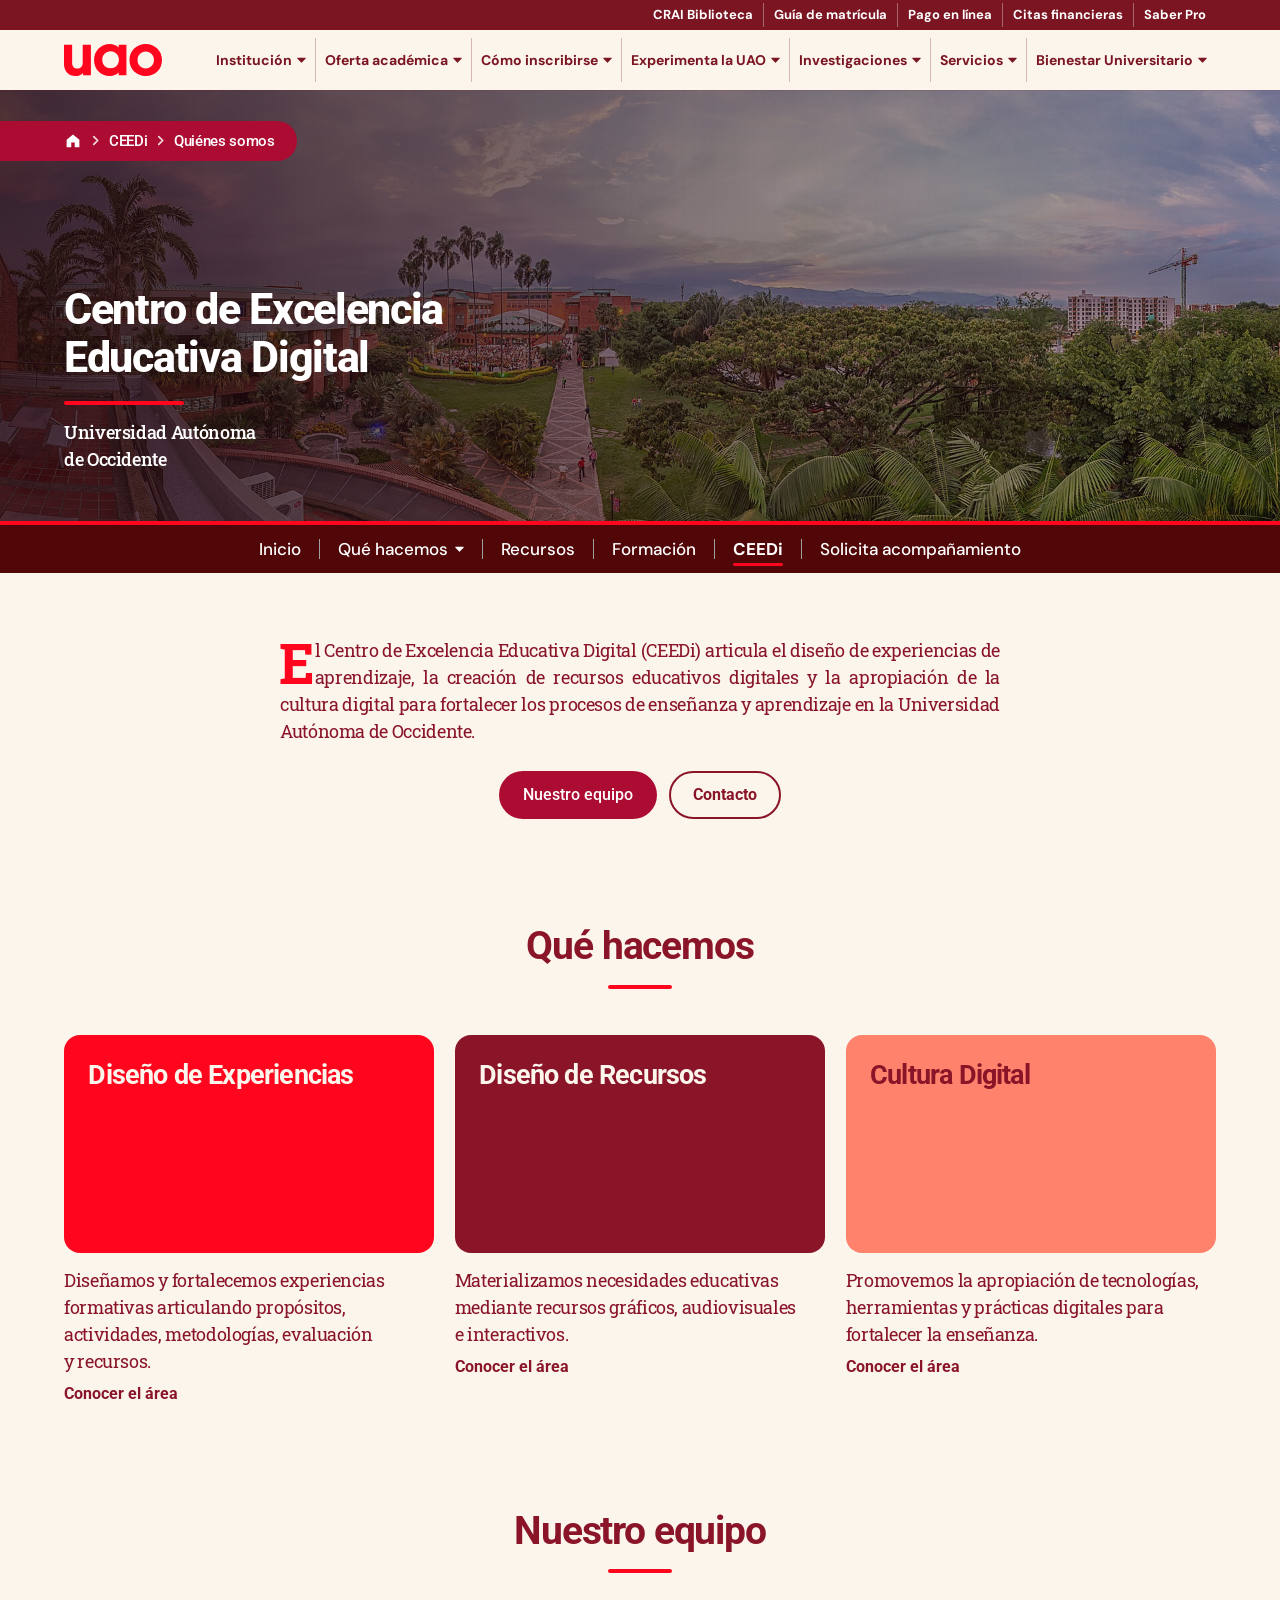
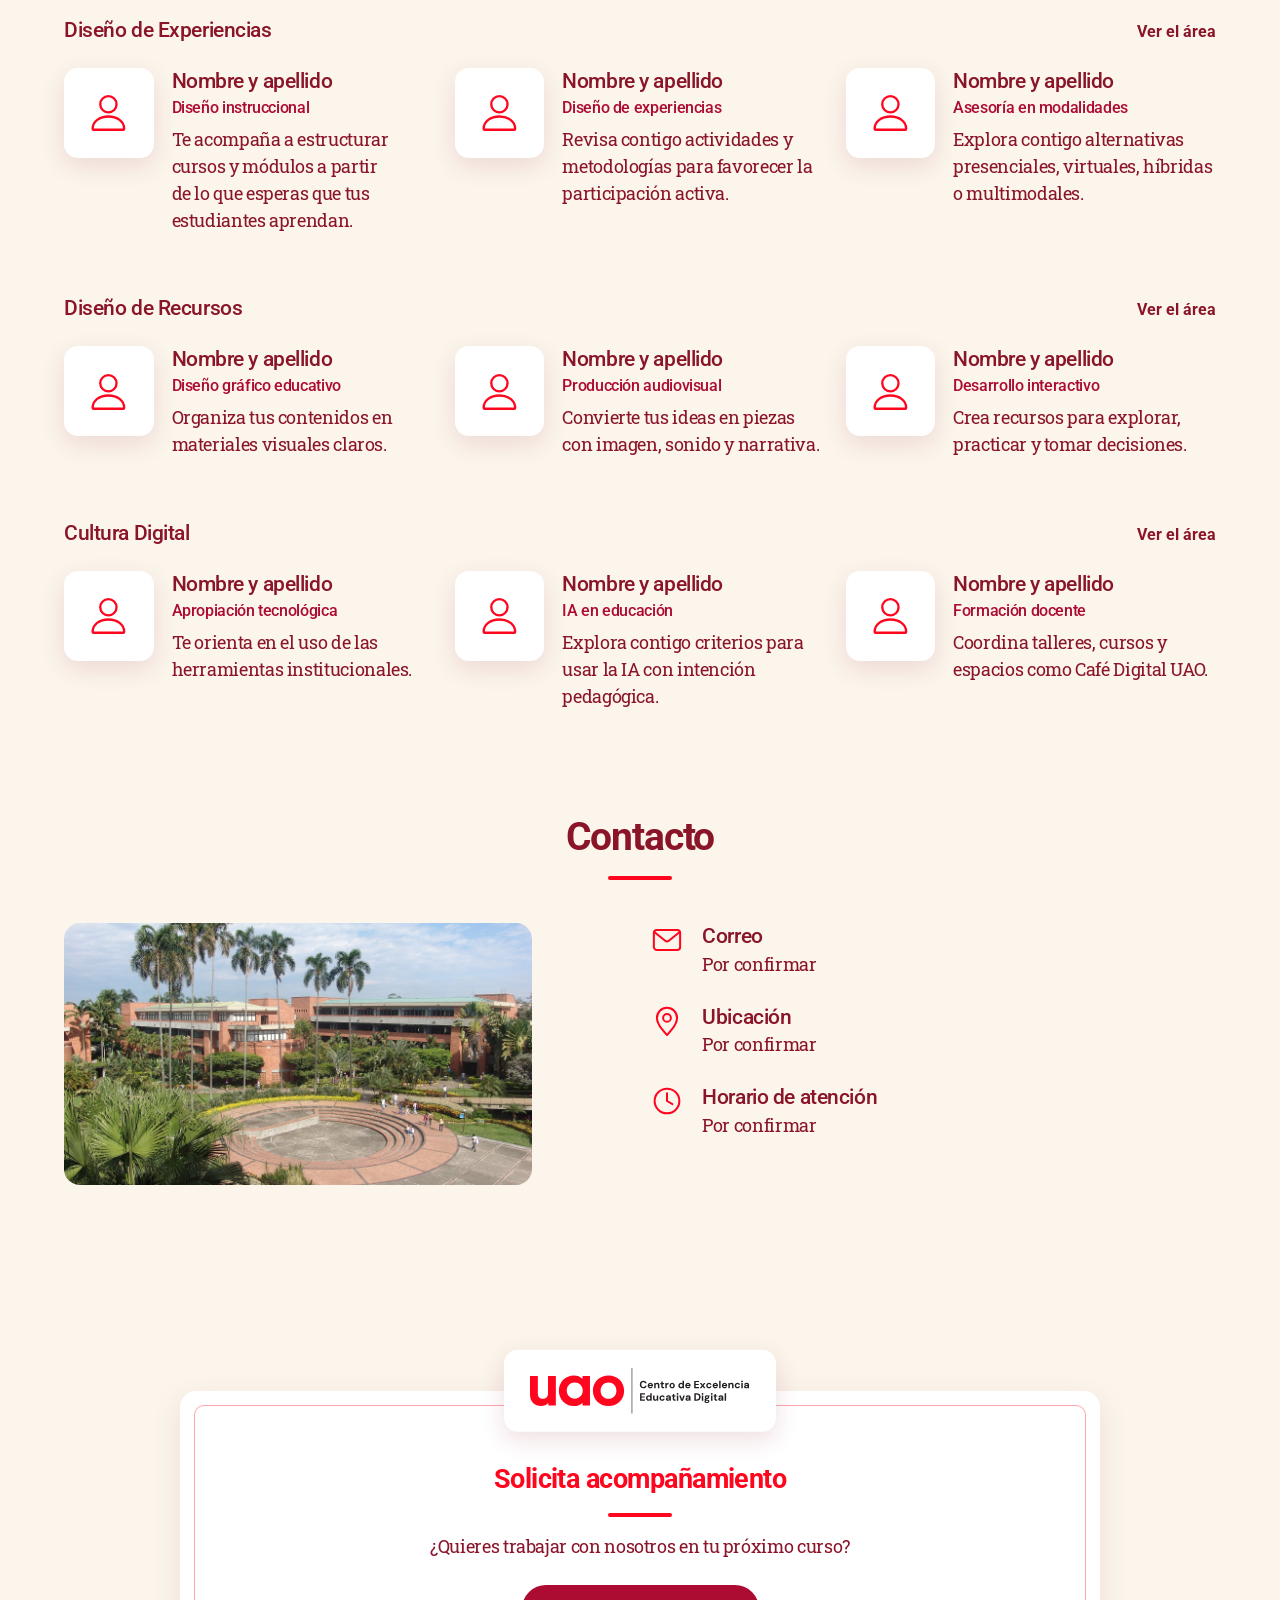
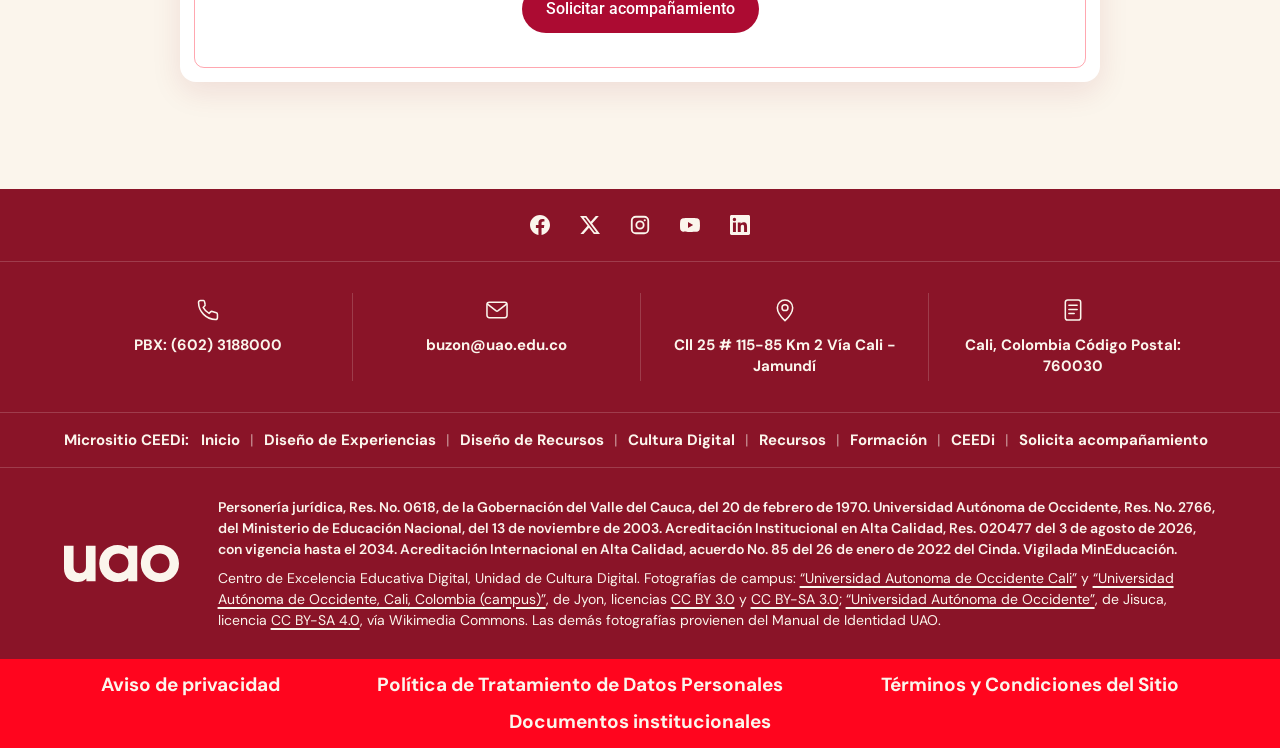
==== commit a23c175d: "feat(ui): adopt uao.edu.co typography, alignment and contact form - Use Roboto for headings and Robo" ====
--- a/ceedi.html
+++ b/ceedi.html
@@ -8,7 +8,10 @@
 <meta name="theme-color" content="#8A1428">
 <link rel="icon" href="assets/logo/favicon.svg" type="image/svg+xml">
 <link rel="preload" href="assets/fonts/dm-sans-latin-wght-normal.woff2" as="font" type="font/woff2" crossorigin>
-<link rel="stylesheet" href="assets/css/site.css?v=4d4352ff">
+<link rel="preconnect" href="https://fonts.googleapis.com">
+<link rel="preconnect" href="https://fonts.gstatic.com" crossorigin>
+<link rel="stylesheet" href="https://fonts.googleapis.com/css2?family=Roboto:wght@300;400;500;700;800&family=Roboto+Slab:wght@400;500;700&display=swap">
+<link rel="stylesheet" href="assets/css/site.css?v=5acd229c">
 <script>document.documentElement.classList.add('js')</script>
 </head>
 <body>
--- a/assets/css/site.css
+++ b/assets/css/site.css
@@ -39,13 +39,20 @@
   --gap: clamp(60px, 8.4vw, 136px);
   --r: 16px;
 
-  /* Escala: cinco pasos */
-  --s-display: clamp(1.6rem, 5.1vw, 5.5rem);
-  --s-head: clamp(1.75rem, 1.1rem + 1.9vw, 2.75rem);
-  /* 24 px es el piso: el texto sobre rojo y coral necesita tamaño grande para cumplir contraste AA */
-  --s-lead: clamp(1.5rem, 1.67vw, 1.75rem);
-  --s-body: clamp(1rem, 1.12vw, 1.0625rem);
-  --s-small: 1rem;
+  /* Tipografía de las subpáginas de uao.edu.co: Roboto en títulos, botones y etiquetas; Roboto Slab en los
+     párrafos; DM Sans solo en la cabecera, la barra de secciones y el pie, como el portal. */
+  --f-tit: "Roboto", Arial, sans-serif;
+  --f-txt: "Roboto Slab", Georgia, serif;
+  --f-ui: "DM Sans", Arial, sans-serif;
+
+  /* Escala de uao.edu.co (medida en Trabajo de Grado y Nuestro Campus): seis pasos, nada más */
+  --s-hero: clamp(2rem, 1.5rem + 1.6vw, 2.6875rem);    /* 43 px: título del cabezote */
+  --s-head: clamp(1.75rem, 1.3rem + 1.4vw, 2.5625rem); /* 41 px: título de sección */
+  --s-sub: clamp(1.375rem, 1.2rem + 0.6vw, 1.75rem);   /* 28 px: subtítulo dentro de una sección */
+  --s-card: clamp(1.1875rem, 1.1rem + 0.3vw, 1.375rem); /* 22 px: título de tarjeta o de ítem */
+  --s-body: clamp(1rem, 0.95rem + 0.3vw, 1.125rem);    /* 18 px: párrafos */
+  --s-small: 1rem;                                     /* 16 px: botones, etiquetas, apoyos */
+  --lh-body: 1.5;
 
   /* Movimiento */
   --ease-out: cubic-bezier(0.22, 1, 0.36, 1);
@@ -69,9 +76,10 @@
   margin: 0;
   background: var(--crema);
   color: var(--ink);
-  font-family: "DM Sans", Arial, sans-serif;
+  font-family: var(--f-txt);
   font-size: var(--s-body);
-  line-height: 1.5;
+  line-height: var(--lh-body);
+  letter-spacing: -0.02em;
   font-optical-sizing: auto;
   -webkit-font-smoothing: antialiased;
   overflow-x: clip;
@@ -81,25 +89,23 @@
 figure { margin: 0; }
 ul, ol { margin: 0; padding: 0; list-style: none; }
 h1, h2, h3, h4, p { margin: 0; }
+h1, h2, h3, h4, h5, .btn, button, label, dt, input, textarea, select { font-family: var(--f-tit); }
 h1, h2, h3 { font-weight: 500; text-wrap: balance; }
+.uao, .subnav, .pie, .uao button, .subnav button { font-family: var(--f-ui); letter-spacing: 0; }
+/* etiquetas, datos en negrita y maquetas de pantalla van en Roboto, como las etiquetas y botones del portal */
+.ruta__accion, .categoria__cuenta, .indice__modo, .tabla th, .tabla td, .info, .video__nombre, [data-ui] { font-family: var(--f-tit); letter-spacing: 0; }
 p { text-wrap: pretty; }
 a { color: inherit; }
 button { font: inherit; color: inherit; background: none; border: 0; padding: 0; cursor: pointer; }
 :focus-visible { outline: 3px solid var(--foco, var(--vino-o)); outline-offset: 3px; border-radius: 4px; }
 .sr { position: absolute; width: 1px; height: 1px; overflow: hidden; clip-path: inset(50%); white-space: nowrap; }
 
-@view-transition { navigation: auto; }
-@media (prefers-reduced-motion: reduce) { @view-transition { navigation: none; } }
-::view-transition-old(root) { animation: vt-leave 180ms ease both; }
-::view-transition-new(root) { animation: vt-arrive 360ms var(--ease-out) 40ms both; }
-::view-transition-group(*) { animation-duration: 460ms; animation-timing-function: var(--ease-in-out); }
-@keyframes vt-leave { to { opacity: 0; } }
-@keyframes vt-arrive { from { opacity: 0; transform: translateY(14px); } }
+/* sin transición animada entre páginas: el cambio de página es inmediato */
+@view-transition { navigation: none; }
 
 /* ------------------------------------------------ tipos */
-.display { font-size: var(--s-display); line-height: 1.04; letter-spacing: -0.035em; }
-.titulo { font-size: var(--s-head); font-weight: 700; line-height: 1.1; letter-spacing: -0.025em; }
-.lead { font-size: var(--s-lead); line-height: 1.28; letter-spacing: -0.012em; }
+.titulo { font-size: var(--s-head); font-weight: 700; line-height: 1.05; letter-spacing: -0.03em; }
+.lead { font-size: var(--s-body); line-height: var(--lh-body); }
 .nota { font-size: var(--s-small); line-height: 1.45; }
 .lines .line { display: block; overflow: clip; padding-bottom: 0.14em; margin-bottom: -0.14em; }
 .lines [data-line] { display: block; }
@@ -142,10 +148,10 @@
   border-radius: 999px;
   background: var(--btn-bg);
   color: var(--btn-fg);
-  font-weight: 600;
-  font-size: 1rem;
+  font-weight: 500;
+  font-size: var(--s-small);
   line-height: 1.15;
-  letter-spacing: -0.008em;
+  letter-spacing: 0;
   text-decoration: none;
   text-align: center;
   transition: transform var(--t-press) var(--ease-out), background-color var(--t-hover) ease, color var(--t-hover) ease;
@@ -318,18 +324,18 @@
   background: linear-gradient(90deg, rgb(var(--velo)) 0%, rgb(var(--velo)) 32%, rgb(var(--velo) / 0.66) 52%, rgb(var(--velo) / 0.3) 100%);
 }
 .cabezote__texto { position: relative; z-index: 2; }
-.cabezote h1 { font-size: clamp(2.375rem, 4.6vw, 4.5rem); font-weight: 700; line-height: 1.02; letter-spacing: -0.035em; max-width: 12.5em; }
+.cabezote h1 { font-size: var(--s-hero); font-weight: 800; line-height: 1.12; letter-spacing: -0.03em; max-width: 14em; }
 .cabezote__linea { display: block; width: 120px; height: 4px; margin-top: clamp(16px, 1.6vw, 22px); border-radius: 2px; background: var(--rojo); }
-.cabezote__lema { margin-top: 14px; font-size: 1.125rem; line-height: 1.3; font-weight: 500; }
+.cabezote__lema { margin-top: 14px; font-family: var(--f-txt); font-size: var(--s-body); line-height: 1.45; font-weight: 500; }
 /* foto a todo el ancho con el velo del portal (oscuro a la izquierda, más claro a la derecha): solo fotos en alta resolución */
 .cabezote--completa .cabezote__foto { width: 100%; }
 .cabezote--completa .cabezote__fondo::after { background: linear-gradient(90deg, rgb(var(--velo) / 0.8) 0%, rgb(var(--velo) / 0.55) 50%, rgb(var(--velo) / 0.3) 100%); }
 /* el lema del inicio es una frase, no un nombre de página: un punto más pequeño para que quepa en dos líneas */
-.cabezote--inicio h1 { font-size: clamp(2.125rem, 3.9vw, 3.75rem); max-width: 16em; }
+.cabezote--inicio h1 { max-width: 16em; }
 
 /* migas: la píldora sale del borde izquierdo y alinea su contenido con el margen de la página */
 .migas { position: absolute; top: clamp(20px, 2.4vw, 34px); left: 0; z-index: 3; max-width: calc(100% - var(--margin)); }
-.migas ol { display: flex; flex-wrap: wrap; align-items: center; gap: 4px 10px; padding: 8px 22px 8px var(--margin); border-radius: 0 999px 999px 0; background: var(--vino); color: var(--blanco); font-size: 0.9375rem; font-weight: 600; line-height: 1.25; }
+.migas ol { display: flex; flex-wrap: wrap; align-items: center; gap: 4px 10px; padding: 8px 22px 8px var(--margin); border-radius: 0 999px 999px 0; background: var(--vino); color: var(--blanco); font-family: var(--f-tit); font-size: 0.9375rem; font-weight: 500; line-height: 1.25; }
 .migas li { display: inline-flex; align-items: center; gap: 10px; }
 .migas a { display: inline-flex; align-items: center; min-height: 24px; border-radius: 4px; text-decoration: underline transparent 2px; text-underline-offset: 0.2em; transition: text-decoration-color var(--t-hover) ease; }
 .migas__sep { flex: none; opacity: 0.85; }
@@ -337,7 +343,7 @@
 
 /* la presentación de la página, bajo el cabezote, con la capitular roja de las páginas UAO */
 .intro { display: grid; grid-template-columns: repeat(12, minmax(0, 1fr)); column-gap: var(--gutter); padding: clamp(40px, 5vw, 80px) var(--margin) 0; }
-.intro__texto { grid-column: 1 / span 8; font-size: var(--s-lead); line-height: 1.4; letter-spacing: -0.01em; max-width: 33em; }
+.intro__texto { grid-column: 2 / span 10; justify-self: center; text-align: justify; font-size: var(--s-body); line-height: var(--lh-body); max-width: 40em; }
 /* capitular de dos líneas exactas: arranca a la altura de las mayúsculas de la primera línea y apoya en la base
    de la segunda, así el resto del párrafo vuelve al margen sin escalones.
    Respaldo con float, calculado con las métricas de DM Sans (ascendente 0.992, mayúscula 0.703) y un interlineado
@@ -346,7 +352,7 @@
 @supports (initial-letter: 2) {
   .intro__texto::first-letter { float: none; margin: 0 0.1em 0 0; font-size: inherit; line-height: inherit; initial-letter: 2; }
 }
-.intro__acciones { grid-column: 1 / -1; margin-top: clamp(20px, 2vw, 28px); }
+.intro__acciones { grid-column: 1 / -1; justify-content: center; margin-top: clamp(20px, 2vw, 28px); }
 
 /* ------------------------------------------------ las tres puertas */
 .puertas { display: flex; gap: var(--gutter); }
@@ -362,27 +368,19 @@
   view-transition-name: var(--vt, none);
 }
 .puerta__color { position: relative; flex: 1 1 auto; display: flex; flex-direction: column; padding: clamp(18px, 1.8vw, 24px); min-height: 280px; overflow: clip; }
-.puerta h3 { font-size: var(--s-lead); line-height: 1.08; letter-spacing: -0.022em; font-weight: 600; }
+.puerta h3 { font-size: var(--s-card); line-height: 1.2; letter-spacing: -0.02em; font-weight: 700; }
 .puerta__abrir { display: block; text-align: left; line-height: inherit; letter-spacing: inherit; font-weight: inherit; border-radius: 6px; }
-.puerta__pregunta { margin-top: 16px; font-size: var(--s-lead); line-height: 1.26; letter-spacing: -0.012em; }
-.puerta__accion { margin-top: auto; padding-top: 20px; }
+.puerta__pregunta { margin-top: 14px; }
+.puerta__cuerpo { flex: 1 1 auto; display: flex; flex-direction: column; }
+.puerta__accion { display: flex; justify-content: center; margin-top: auto; padding-top: 20px; }
 .puerta__foto { position: relative; flex: 0 0 auto; height: clamp(200px, 18vw, 280px); background: var(--vino-o); overflow: clip; }
 .puerta__foto img { position: absolute; inset: 0; width: 100%; height: 100%; object-fit: cover; object-position: var(--foco-img, 50% 50%); transition: transform 900ms var(--ease-soft); }
 .puerta--coral { --btn-bg: var(--vino-o); --btn-fg: var(--crema); --btn-hover: var(--vino); }
 .puerta--rojo, .puerta--vino { --btn-bg: var(--crema); --btn-fg: var(--vino-o); --btn-hover: var(--blanco); }
 
+/* en escritorio las tres puertas quedan abiertas y del mismo tamaño, sin animación al pasar el cursor */
 @media (min-width: 1180px) {
-  .js .puerta { transition: flex-grow 560ms var(--ease-in-out); }
-  .js .puerta.is-open { flex-grow: 2.35; }
-  .js .puerta__pregunta { width: clamp(26rem, 41vw, 40rem); opacity: 0; visibility: hidden; transition: opacity 180ms ease, visibility 180ms; }
-  .js .puerta.is-open .puerta__pregunta { opacity: 1; visibility: visible; transition: opacity 360ms ease 220ms, visibility 0s 220ms; }
-  .js .puerta.is-open .puerta__foto img { transform: scale(1.03); }
-  .js .puerta:not(.is-open) .puerta__abrir { cursor: pointer; }
-}
-/* sin movimiento, las tres puertas quedan abiertas: nada depende de pasar el cursor para leerse */
-@media (min-width: 1180px) and (prefers-reduced-motion: reduce) {
-  .js .puerta, .js .puerta.is-open { flex-grow: 1; transition: none; }
-  .js .puerta__pregunta, .js .puerta.is-open .puerta__pregunta { width: auto; opacity: 1; visibility: visible; transition: none; }
+  .puerta__abrir { cursor: default; }
 }
 @media (max-width: 1179px) {
   .puertas { flex-direction: column; gap: 10px; }
@@ -394,7 +392,6 @@
   .puerta__abrir { width: 100%; min-height: 44px; display: flex; align-items: center; justify-content: space-between; gap: 16px; }
   .puerta__signo { display: block; flex: none; width: 13px; height: 13px; margin-right: 4px; border-right: 3px solid currentColor; border-bottom: 3px solid currentColor; border-radius: 2px; transform: translateY(-3px) rotate(45deg); transition: transform var(--t-ui) var(--ease-out); }
   .puerta.is-open .puerta__signo { transform: translateY(3px) rotate(225deg); }
-  .puerta__pregunta { font-size: 1.1875rem; font-weight: 700; line-height: 1.32; letter-spacing: 0; }
 }
 @media (min-width: 1180px) { .puerta__signo { display: none; } }
 
@@ -407,8 +404,8 @@
 .recurso { --caja: clamp(64px, 5.4vw, 84px); display: grid; grid-template-columns: var(--caja) minmax(0, 1fr); column-gap: clamp(16px, 1.8vw, 28px); align-items: start; }
 .recursos-fila > li + li { margin-top: clamp(26px, 2.8vw, 42px); }
 .recurso__cab { display: block; }
-.recurso h3 { font-size: var(--s-lead); line-height: 1.12; letter-spacing: -0.02em; max-width: 24em; }
-.recurso__tipo { display: block; margin-top: 3px; font-size: var(--s-small); font-weight: 600; color: var(--vino); }
+.recurso h3 { font-size: var(--s-card); line-height: 1.2; letter-spacing: -0.02em; max-width: 24em; }
+.recurso__tipo { display: block; margin-top: 3px; font-family: var(--f-tit); font-size: var(--s-small); font-weight: 500; color: var(--vino); }
 .recurso p { margin-top: 6px; max-width: 42em; }
 .recurso .btn--ghost { margin-top: 8px; }
 
@@ -428,8 +425,8 @@
   border-radius: 8px;
   transition: opacity var(--t-hover) ease;
 }
-.indice__fecha { font-size: var(--s-lead); line-height: 1.12; letter-spacing: -0.02em; font-variant-numeric: tabular-nums; }
-.indice__nombre { font-size: var(--s-lead); line-height: 1.14; letter-spacing: -0.02em; font-weight: 500; }
+.indice__fecha { font-family: var(--f-tit); font-size: var(--s-card); line-height: 1.2; letter-spacing: -0.02em; font-variant-numeric: tabular-nums; }
+.indice__nombre { font-size: var(--s-card); line-height: 1.2; letter-spacing: -0.02em; font-weight: 500; }
 .indice__detalle { display: block; margin-top: 6px; font-size: var(--s-body); }
 .indice__modo { font-weight: 700; }
 .indice__mini { display: none; }
@@ -457,8 +454,10 @@
   background: var(--rojo);
   color: var(--crema);
   border-radius: var(--r);
-}
-.banda__tarjeta p { margin-top: 12px; font-size: var(--s-lead); line-height: 1.24; letter-spacing: -0.012em; }
+  text-align: center;
+}
+.banda__tarjeta .acciones { justify-content: center; }
+.banda__tarjeta p { margin-top: 12px; }
 .banda__tarjeta .acciones { margin-top: 18px; }
 
 /* ------------------------------------------------ cierre: la tarjeta con sello del bloque de contacto de las subpáginas UAO */
@@ -468,13 +467,13 @@
 .cierre__tarjeta::before { content: ""; position: absolute; inset: 14px; border: 1px solid rgb(255 5 30 / 0.35); border-radius: 10px; pointer-events: none; }
 .cierre__sello { position: absolute; top: 0; left: 50%; display: grid; place-items: center; padding: 18px 26px; background: var(--blanco); border-radius: 14px; box-shadow: 0 8px 24px rgb(138 20 40 / 0.14); transform: translate(-50%, -50%); } /* taste-skill-ignore */
 .cierre__sello img { width: clamp(170px, 18vw, 220px); height: auto; }
-.cierre__titulo { position: relative; max-width: 20em; margin-inline: auto; font-size: clamp(1.5rem, 1.1rem + 1.4vw, 2.25rem); font-weight: 700; line-height: 1.12; letter-spacing: -0.02em; color: var(--rojo); }
-.cierre__texto { position: relative; max-width: 36em; margin: 16px auto 0; font-size: 1.1875rem; line-height: 1.45; }
+.cierre__titulo { position: relative; max-width: 20em; margin-inline: auto; font-size: var(--s-sub); font-weight: 700; line-height: 1.2; letter-spacing: -0.02em; color: var(--rojo); }
+.cierre__texto { position: relative; max-width: 36em; margin: 16px auto 0; }
 .cierre .acciones { position: relative; justify-content: center; margin-top: clamp(20px, 2vw, 28px); }
 
 /* ------------------------------------------------ necesidades con viñeta */
 .puntos { display: grid; grid-template-columns: minmax(0, 1fr); gap: clamp(22px, 2.3vw, 34px); margin-top: clamp(26px, 2.9vw, 44px); }
-.punto h3 { display: flex; align-items: baseline; gap: 12px; font-size: var(--s-lead); line-height: 1.12; letter-spacing: -0.02em; }
+.punto h3 { display: flex; align-items: baseline; gap: 12px; font-size: var(--s-card); line-height: 1.2; letter-spacing: -0.02em; }
 .punto p { margin-top: 8px; padding-left: calc(0.5em * 1.56 + 12px); max-width: 44em; }
 .punto:nth-child(4n+1) { --vineta: var(--rojo); }
 .punto:nth-child(4n+2) { --vineta: var(--coral); }
@@ -495,11 +494,11 @@
   flex-direction: column;
   overflow: clip;
 }
-.etapa h3 { position: relative; z-index: 2; font-size: var(--s-lead); line-height: 1.1; letter-spacing: -0.02em; font-weight: 700; }
+.etapa h3 { position: relative; z-index: 2; font-size: var(--s-card); line-height: 1.2; letter-spacing: -0.02em; font-weight: 700; }
 .etapa__abrir { display: block; text-align: left; line-height: inherit; letter-spacing: inherit; font-weight: inherit; border-radius: 6px; }
 .etapa__foto { position: absolute; top: 0; right: 0; bottom: 0; width: 44%; margin: 0; background: var(--c); }
 .etapa__foto img { width: 100%; height: 100%; object-fit: cover; object-position: var(--foco-img, 50% 40%); }
-.etapa p { margin-top: 18px; font-size: var(--s-lead); line-height: 1.24; letter-spacing: -0.012em; }
+.etapa p { margin-top: 14px; }
 @media (min-width: 900px) {
   .js .etapa { transition: flex-grow 480ms var(--ease-in-out); }
   .js .etapa.is-open { flex-grow: 6; }
@@ -508,7 +507,6 @@
   .js .etapa.is-open h3 { width: clamp(15rem, 27vw, 25rem); }
   .js .etapa p { width: clamp(15rem, 27vw, 25rem); opacity: 0; visibility: hidden; transition: opacity 140ms ease, visibility 140ms; }
   .js .etapa.is-open p { opacity: 1; visibility: visible; transition: opacity 320ms ease 200ms, visibility 0s 200ms; }
-  .js .etapa:not(.is-open) h3 { font-size: 1.1875rem; font-weight: 700; letter-spacing: -0.005em; }
   .js .etapa:not(.is-open) .etapa__abrir { writing-mode: vertical-rl; transform: rotate(180deg); }
 }
 @media (max-width: 899px) {
@@ -516,8 +514,6 @@
   .etapa { padding-bottom: 20px; }
   .js .etapa:not(.is-open) p { display: none; }
   .etapa__abrir { width: 100%; min-height: 44px; }
-  .etapa h3 { font-size: 1.375rem; line-height: 1.14; font-weight: 700; }
-  .etapa.is-open h3 { font-size: 1.5rem; }
   .etapa__foto { position: static; width: auto; margin: 14px calc(-1 * clamp(18px, 1.9vw, 26px)) 0; aspect-ratio: 16 / 9; }
   .js .etapa:not(.is-open) .etapa__foto { display: none; }
   .etapa { padding-bottom: 20px; }
@@ -529,19 +525,18 @@
 .flujo__caja { position: relative; aspect-ratio: 2 / 1; border: 2.5px solid var(--vino-o); border-radius: 14px; overflow: clip; background: var(--blanco); }
 .flujo__lleno { position: absolute; left: 0; right: 0; bottom: 0; height: calc(var(--lleno, 0) * 100%); background: var(--c, var(--rojo)); }
 .flujo__paso { position: absolute; top: 10px; left: 10px; padding: 3px 8px; border-radius: 8px; background: var(--blanco); color: var(--vino-o); font-size: 0.875rem; font-weight: 700; line-height: 1.2; font-variant-numeric: tabular-nums; }
-.flujo h3 { margin-top: 16px; font-size: var(--s-lead); line-height: 1.1; letter-spacing: -0.02em; }
+.flujo h3 { margin-top: 16px; font-size: var(--s-card); line-height: 1.2; letter-spacing: -0.02em; }
 .flujo p { margin-top: 6px; }
 
 /* ------------------------------------------------ qué podemos crear */
 .mosaico { display: grid; grid-template-columns: 5fr 4fr 3fr; gap: var(--gutter); margin-top: clamp(26px, 3.2vw, 48px); }
 .mosaico__arte { position: relative; height: clamp(220px, 22vw, 330px); background: var(--c); color: var(--t); display: flex; align-items: center; justify-content: center; }
 .mosaico__arte svg { width: auto; height: 76%; max-width: 86%; }
-.mosaico h3 { margin-top: 18px; font-size: var(--s-lead); line-height: 1.12; letter-spacing: -0.02em; }
+.mosaico h3 { margin-top: 18px; font-size: var(--s-card); line-height: 1.2; letter-spacing: -0.02em; }
 .mosaico p { margin-top: 8px; max-width: 34em; }
 .orienta { margin-top: clamp(26px, 3.2vw, 44px); display: grid; grid-template-columns: repeat(12, minmax(0, 1fr)); column-gap: var(--gutter); align-items: start; padding: clamp(22px, 2.8vw, 42px) clamp(20px, 2.8vw, 42px); background: var(--blanco); }
-.orienta h3 { grid-column: 1 / -1; font-size: var(--s-head); line-height: 1.05; letter-spacing: -0.03em; }
+.orienta h3 { grid-column: 1 / -1; font-size: var(--s-sub); font-weight: 700; line-height: 1.2; letter-spacing: -0.03em; }
 .orienta__txt { grid-column: 1 / span 8; margin-top: clamp(12px, 1.4vw, 20px); }
-.orienta__txt p { font-size: var(--s-lead); line-height: 1.26; letter-spacing: -0.012em; }
 .orienta .acciones { grid-column: 9 / -1; justify-self: end; align-self: start; margin-top: clamp(12px, 1.4vw, 20px); }
 
 /* ------------------------------------------------ casos */
@@ -550,12 +545,12 @@
 .caso:nth-child(2) { margin-top: clamp(20px, 4vw, 64px); }
 .caso__still { position: relative; aspect-ratio: 4 / 5; background: var(--c); overflow: clip; }
 .caso__still > img { position: absolute; inset: 0; width: 100%; height: 100%; object-fit: cover; object-position: 58% 50%; }
-.caso h3 { margin-top: 16px; font-size: var(--s-lead); line-height: 1.12; letter-spacing: -0.02em; }
-.caso__tipo { display: block; margin-top: 4px; font-size: var(--s-small); font-weight: 600; color: var(--vino); }
+.caso h3 { margin-top: 16px; font-size: var(--s-card); line-height: 1.2; letter-spacing: -0.02em; }
+.caso__tipo { display: block; margin-top: 4px; font-family: var(--f-tit); font-size: var(--s-small); font-weight: 500; color: var(--vino); }
 .caso p { margin-top: 6px; }
 /* still: infografía */
 .info { position: absolute; inset: 0; padding: 9% 9% 0; color: var(--vino-o); display: flex; flex-direction: column; }
-.info strong { display: block; font-size: var(--s-lead); line-height: 1.06; letter-spacing: -0.025em; font-weight: 600; }
+.info strong { display: block; font-family: var(--f-tit); font-size: var(--s-card); line-height: 1.2; letter-spacing: -0.025em; font-weight: 600; }
 .info svg { margin-top: 5%; width: 100%; height: auto; }
 .info text { font-family: inherit; font-weight: 600; font-size: 17px; fill: currentColor; stroke: none; }
 /* still: video */
@@ -580,7 +575,7 @@
 .cab-seccion { margin-bottom: clamp(28px, 3.4vw, 48px); text-align: center; }
 .cab-seccion .titulo { max-width: 22em; margin-inline: auto; }
 .cab-seccion__linea { display: block; width: 64px; height: 4px; margin: clamp(14px, 1.4vw, 18px) auto 0; border-radius: 2px; background: var(--linea, var(--rojo)); }
-.cab-seccion p { max-width: 44em; margin: clamp(14px, 1.4vw, 18px) auto 0; font-size: 1.125rem; line-height: 1.5; }
+.cab-seccion p { max-width: 44em; margin: clamp(14px, 1.4vw, 18px) auto 0; }
 .pie-seccion { justify-content: center; margin-top: clamp(28px, 3.2vw, 48px); }
 
 /* ------------------------------------------------ equipo */
@@ -589,12 +584,12 @@
 .perfil { --caja: clamp(84px, 7vw, 108px); display: grid; grid-template-columns: var(--caja) minmax(0, 1fr); column-gap: clamp(14px, 1.4vw, 20px); align-items: start; }
 .perfil__foto { overflow: clip; }
 .perfil__foto img { width: 100%; height: 100%; object-fit: cover; }
-.perfil h4 { font-size: var(--s-lead); line-height: 1.12; font-weight: 500; letter-spacing: -0.02em; }
-.perfil__rol { display: block; font-weight: 600; color: var(--vino); font-size: var(--s-small); margin-top: 2px; }
+.perfil h4 { font-size: var(--s-card); line-height: 1.2; font-weight: 500; letter-spacing: -0.02em; }
+.perfil__rol { display: block; font-family: var(--f-tit); font-weight: 500; color: var(--vino); font-size: var(--s-small); margin-top: 2px; }
 .perfil p { margin-top: 6px; }
 .grupo + .grupo { margin-top: clamp(42px, 4.8vw, 70px); }
 .grupo__cab { display: flex; flex-wrap: wrap; align-items: baseline; justify-content: space-between; gap: 6px 24px; margin-bottom: clamp(18px, 2vw, 28px); }
-.grupo__cab h3 { font-size: var(--s-lead); line-height: 1.1; letter-spacing: -0.02em; }
+.grupo__cab h3 { font-size: var(--s-card); line-height: 1.2; letter-spacing: -0.02em; }
 
 /* ------------------------------------------------ cultura digital: filas */
 .rutas { margin-top: clamp(28px, 3.6vw, 52px); }
@@ -610,7 +605,7 @@
 }
 .ruta + .ruta { margin-top: 6px; }
 .ruta:nth-child(odd) { background: var(--blanco); }
-.ruta h3 { grid-column: 1 / span 4; display: flex; align-items: baseline; gap: 12px; font-size: var(--s-lead); line-height: 1.1; letter-spacing: -0.02em; }
+.ruta h3 { grid-column: 1 / span 4; display: flex; align-items: baseline; gap: 12px; font-size: var(--s-card); line-height: 1.2; letter-spacing: -0.02em; }
 .ruta p { grid-column: 5 / span 5; }
 .ruta__accion { grid-column: 10 / -1; justify-self: end; font-weight: 700; text-align: right; }
 .ruta:nth-child(4n+1) { --vineta: var(--rojo); }
@@ -624,14 +619,14 @@
 .herr__lista { display: grid; grid-template-columns: repeat(3, minmax(0, 1fr)); gap: clamp(24px, 2.4vw, 32px) var(--gutter); }
 .herr__item { display: grid; grid-template-columns: 48px minmax(0, 1fr); column-gap: 14px; align-items: start; }
 .herr__item svg { width: 40px; height: 40px; color: var(--crema); }
-.herr__item h3 { font-size: var(--s-lead); line-height: 1.12; letter-spacing: -0.02em; }
+.herr__item h3 { font-size: var(--s-card); line-height: 1.2; letter-spacing: -0.02em; }
 .herr__item p { margin-top: 6px; }
 
 /* ------------------------------------------------ páginas de segundo nivel */
 /* las categorías van entre el cabezote y la presentación, y se desplazan con la página */
 .saltos { padding: clamp(20px, 2.4vw, 32px) var(--margin) 0; display: flex; flex-wrap: wrap; gap: 6px 22px; }
 .saltos + .intro { padding-top: clamp(24px, 3vw, 44px); }
-.saltos a { font-weight: 600; font-size: 1rem; text-decoration: none; padding: 6px 0; display: inline-flex; align-items: baseline; gap: 8px; }
+.saltos a { font-family: var(--f-tit); font-weight: 500; font-size: var(--s-small); text-decoration: none; padding: 6px 0; display: inline-flex; align-items: baseline; gap: 8px; }
 .saltos a:nth-child(5n+1) { --vineta: var(--rojo); }
 .saltos a:nth-child(5n+2) { --vineta: var(--coral); }
 .saltos a:nth-child(5n+3) { --vineta: var(--vino-o); }
@@ -644,22 +639,22 @@
 .categoria + .categoria { margin-top: clamp(80px, 6.4vw, 90px); }
 /* el título ocupa toda la fila; debajo, dos columnas que arrancan a la misma altura: foto a la izquierda, recursos a la derecha */
 .categoria__cab { grid-column: 1 / -1; margin-bottom: clamp(20px, 2.4vw, 34px); }
-.categoria__cab h2 { font-size: var(--s-head); line-height: 1.04; letter-spacing: -0.03em; }
+.categoria__cab h2 { font-size: var(--s-sub); font-weight: 700; line-height: 1.2; letter-spacing: -0.03em; }
 .categoria__cuenta { display: block; margin-top: 8px; font-weight: 600; }
 .categoria__foto { grid-column: 1 / span 5; aspect-ratio: 2 / 1.12; }
 .categoria__lista { grid-column: 7 / -1; display: grid; gap: clamp(26px, 2.5vw, 36px); }
 
 .oportunidades { display: grid; grid-template-columns: repeat(12, minmax(0, 1fr)); gap: clamp(28px, 3vw, 44px) var(--gutter); margin-top: clamp(30px, 3.6vw, 56px); }
 .oportunidad { grid-column: span 4; display: flex; flex-direction: column; align-items: flex-start; }
-.oportunidad__fecha { align-self: stretch; padding: 18px 20px; background: var(--c); color: var(--t); font-size: clamp(1.875rem, 2.8vw, 2.625rem); line-height: 1; letter-spacing: -0.035em; font-weight: 500; font-variant-numeric: tabular-nums; }
-.oportunidad h3 { margin-top: 16px; font-size: var(--s-lead); line-height: 1.12; letter-spacing: -0.02em; }
-.oportunidad__modo { margin-top: 4px; font-size: var(--s-small); font-weight: 600; color: var(--vino); }
+.oportunidad__fecha { align-self: stretch; padding: 18px 20px; background: var(--c); color: var(--t); font-family: var(--f-tit); font-size: var(--s-sub); line-height: 1; letter-spacing: -0.03em; font-weight: 700; font-variant-numeric: tabular-nums; }
+.oportunidad h3 { margin-top: 16px; font-size: var(--s-card); line-height: 1.2; letter-spacing: -0.02em; }
+.oportunidad__modo { margin-top: 4px; font-family: var(--f-tit); font-size: var(--s-small); font-weight: 500; color: var(--vino); }
 .oportunidad p { margin-top: 6px; }
 .oportunidad .acciones { margin-top: auto; padding-top: 18px; }
 
 .lista-rutas { margin-top: clamp(30px, 3.6vw, 56px); }
 .lista-rutas li { padding-block: clamp(14px, 1.5vw, 22px); }
-.lista-rutas h3 { display: flex; align-items: baseline; gap: 12px; font-size: var(--s-lead); line-height: 1.1; letter-spacing: -0.02em; }
+.lista-rutas h3 { display: flex; align-items: baseline; gap: 12px; font-size: var(--s-card); line-height: 1.2; letter-spacing: -0.02em; }
 .lista-rutas p { margin-top: 6px; padding-left: calc(0.5em * 1.5 + 12px); max-width: 40em; }
 .lista-rutas li:nth-child(3n+1) { --vineta: var(--rosa); }
 .lista-rutas li:nth-child(3n+2) { --vineta: var(--coral); }
@@ -673,17 +668,17 @@
 .tabla th:last-child { text-align: right; padding-right: 0; }
 
 /* CEEDi */
-.quienes { font-size: clamp(1.5rem, 2.5vw, 2.25rem); line-height: 1.24; letter-spacing: -0.015em; max-width: 34em; }
+.quienes { max-width: 40em; text-align: justify; }
 .areas { margin-top: clamp(28px, 3.6vw, 52px); display: grid; grid-template-columns: repeat(12, minmax(0, 1fr)); column-gap: var(--gutter); row-gap: var(--gutter); }
 .area { grid-column: span 4; display: flex; flex-direction: column; align-items: flex-start; }
 .area__bloque { align-self: stretch; min-height: clamp(180px, 17vw, 250px); padding: clamp(18px, 1.9vw, 26px); background: var(--c); color: var(--t); }
-.area h3 { font-size: var(--s-head); line-height: 1.02; letter-spacing: -0.03em; }
+.area h3 { font-size: var(--s-sub); font-weight: 700; line-height: 1.2; letter-spacing: -0.03em; }
 .area p { margin-top: 14px; max-width: 34em; }
 .area .btn--ghost { margin-top: 10px; }
 .contacto { display: grid; gap: clamp(20px, 2vw, 30px); margin-top: clamp(24px, 3vw, 44px); }
 .contacto__item { display: grid; grid-template-columns: 40px minmax(0, 1fr); column-gap: 12px; }
 .contacto__item svg { width: 34px; height: 34px; color: var(--rojo); }
-.contacto__item h3 { font-size: var(--s-lead); letter-spacing: -0.02em; line-height: 1.12; }
+.contacto__item h3 { font-size: var(--s-card); letter-spacing: -0.02em; line-height: 1.2; }
 .contacto__item p { margin-top: 2px; }
 
 /* Formulario */
@@ -691,29 +686,56 @@
 .opcion { position: relative; display: block; cursor: pointer; }
 .opcion input { position: absolute; opacity: 0; inset: 0; width: 100%; height: 100%; margin: 0; cursor: pointer; z-index: 5; }
 .opcion__tarjeta { display: flex; flex-direction: column; height: 100%; background: var(--blanco); color: var(--vino-o); transition: background-color var(--t-ui) ease, color var(--t-ui) ease, transform var(--t-press) var(--ease-out); }
-.opcion__txt { flex: 1 1 auto; padding: clamp(14px, 1.5vw, 22px); font-size: 1.1875rem; line-height: 1.26; font-weight: 700; min-height: clamp(100px, 8.6vw, 128px); }
+.opcion__txt { flex: 1 1 auto; padding: clamp(14px, 1.5vw, 22px); font-family: var(--f-tit); font-size: var(--s-card); line-height: 1.2; font-weight: 700; min-height: clamp(100px, 8.6vw, 128px); }
 .opcion__foto { position: relative; display: block; flex: none; height: clamp(104px, 10vw, 144px); background: var(--vino-o); }
 .opcion__foto img { position: absolute; inset: 0; width: 100%; height: 100%; object-fit: cover; }
 .opcion input:checked + .opcion__tarjeta { background: var(--rojo); color: var(--blanco); }
 .opcion input:focus-visible + .opcion__tarjeta { outline: 3px solid var(--vino-o); outline-offset: 3px; }
 @media (hover: hover) and (pointer: fine) { .opcion:hover input:not(:checked) + .opcion__tarjeta { background: var(--vino-o); color: var(--crema); } }
 .opcion:active .opcion__tarjeta { transform: scale(0.985); }
-.campos { display: grid; grid-template-columns: repeat(12, minmax(0, 1fr)); gap: clamp(18px, 2vw, 28px) var(--gutter); margin-top: clamp(32px, 3.6vw, 56px); }
-.campos__pregunta { grid-column: 1 / span 5; }
-.campos__pregunta p { margin-top: 12px; }
-.campos__grupo { grid-column: 7 / -1; display: grid; gap: 18px; }
-.campo-f label { display: block; font-weight: 600; margin-bottom: 6px; }
-.campo-f input, .campo-f textarea { display: block; width: 100%; font: inherit; color: var(--vino-o); background: var(--blanco); border: 2px solid var(--vino-o); border-radius: 12px; padding: 10px 13px; min-height: 46px; transition: border-color var(--t-hover) ease; }
-.campo-f textarea { min-height: 124px; resize: vertical; }
-.campo-f input:focus, .campo-f textarea:focus { outline: 3px solid var(--rojo); outline-offset: 1px; }
+/* el formulario de contacto de uao.edu.co: marco rojo detrás, tarjeta blanca con sello, datos a la izquierda
+   y el panel gris del formulario a la derecha, con campos subrayados y el botón gris en píldora */
+.formu { position: relative; max-width: 1000px; margin: clamp(72px, 7vw, 104px) auto 0; padding-inline: 20px; color: #1d1d1d; } /* taste-skill-ignore: patrón de formulario UAO */
+.formu::before { content: ""; position: absolute; inset: 72px 0 72px; border: 1px solid var(--rojo); border-radius: 6px; pointer-events: none; }
+.formu__tarjeta { position: relative; display: grid; grid-template-columns: minmax(0, 1fr) minmax(0, 0.92fr); background: var(--blanco); border-radius: 8px; box-shadow: 0 6px 24px rgb(0 0 0 / 0.08); }
+.formu__info { position: relative; padding: 96px 0 40px 20px; }
+.formu__sello { position: absolute; top: 0; left: clamp(120px, 18%, 180px); display: grid; place-items: center; padding: 26px 40px; background: var(--blanco); border-radius: 6px; box-shadow: 0 4px 18px rgb(0 0 0 / 0.1); transform: translateY(-60px); }
+.formu__sello img { width: 146px; height: auto; }
+.formu__inst { text-align: center; font-size: var(--s-card); font-weight: 700; color: var(--vino); }
+.formu__linea { position: relative; display: block; height: 1px; margin: 32px 0 26px; background: var(--vino); }
+.formu__linea::before { content: ""; position: absolute; left: 0; top: -2px; width: 5px; height: 5px; border-radius: 50%; background: var(--vino); }
+.formu__datos { max-width: 400px; margin: 0 auto; padding: 0 20px; }
+.formu__datos > div { padding: 14px 0 18px; }
+.formu__datos > div + div { border-top: 1px solid #e6e6e6; }
+.formu__datos dt { font-size: var(--s-card); font-weight: 300; color: #555; }
+.formu__datos dd { display: flex; align-items: center; gap: 12px; margin: 12px 0 0; font-family: var(--f-tit); font-weight: 300; }
+.formu__datos dd svg { flex: none; width: 22px; height: 22px; padding: 4px; border-radius: 50%; color: #1d1d1d; background: var(--blanco); box-shadow: 0 1px 4px rgb(0 0 0 / 0.25); }
+.formu__datos a { color: inherit; text-decoration: none; }
+.formu__datos a:hover { text-decoration: underline; }
+.formu__panel { margin: 14px 12px 12px 0; padding: 26px clamp(24px, 6vw, 72px) 34px; background: #f3f3f3; border-left: 2px solid #c8c8c8; border-radius: 6px; display: flex; flex-direction: column; gap: 22px; }
+.formu__titulo { text-align: center; font-size: var(--s-card); font-weight: 700; line-height: 1.3; color: #111; }
+.formu__sub { margin-top: -12px; text-align: center; font-family: var(--f-tit); font-weight: 300; color: #222; }
+.campo-f label { display: block; padding-left: 10px; font-weight: 300; color: #111; }
+.campo-f input, .campo-f textarea { display: block; width: 100%; font: inherit; font-family: var(--f-tit); color: #111; background: transparent; border: 0; border-bottom: 1px solid #333; border-radius: 0; padding: 6px 10px; min-height: 34px; transition: border-color var(--t-hover) ease; }
+.campo-f textarea { min-height: 140px; resize: vertical; }
+.campo-f input:focus, .campo-f textarea:focus { outline: 0; border-bottom: 2px solid var(--rojo); }
 .campo-f .ayuda { display: block; margin-top: 4px; font-size: var(--s-small); }
-.campo-f [aria-invalid="true"] { border-color: var(--rojo); }
-.campo-f .error { display: none; margin-top: 4px; font-size: var(--s-small); font-weight: 600; color: var(--vino); }
+.campo-f [aria-invalid="true"] { border-bottom-color: var(--rojo); }
+.campo-f .error { display: none; margin-top: 4px; padding-left: 10px; font-size: var(--s-small); font-weight: 600; color: var(--vino); }
 .campo-f [aria-invalid="true"] ~ .error { display: block; }
-.dos-campos { display: grid; grid-template-columns: repeat(2, minmax(0, 1fr)); gap: 18px var(--gutter); }
-.gracias { padding: clamp(28px, 4vw, 60px) clamp(22px, 4vw, 60px); background: var(--vino-o); color: var(--crema); margin-top: clamp(24px, 3vw, 44px); }
-.gracias .titulo { font-size: clamp(1.75rem, 3.2vw, 3.25rem); }
-.gracias p { margin-top: 12px; font-size: var(--s-lead); line-height: 1.26; max-width: 32em; }
+.campo-f--check label { display: flex; align-items: flex-start; gap: 10px; padding-left: 0; font-size: var(--s-small); color: #444; cursor: pointer; }
+.campo-f--check input { flex: none; width: 16px; height: 16px; min-height: 0; margin: 2px 0 0; padding: 0; accent-color: var(--vino); }
+.campo-f--check a { color: var(--rojo); text-decoration: none; }
+.campo-f--check a:hover { text-decoration: underline; }
+.campo-f--check input[aria-invalid="true"] { outline: 2px solid var(--rojo); outline-offset: 1px; }
+.campo-f--check input[aria-invalid="true"] ~ .error, .campo-f--check:has([aria-invalid="true"]) .error { display: block; }
+.formu__enviar { align-self: center; display: inline-flex; align-items: center; gap: 28px; padding: 9px 14px 9px 20px; border-radius: 999px; background: #a0a0a0; color: var(--blanco); font-size: var(--s-small); font-weight: 500; transition: background-color var(--t-hover) ease; }
+.formu__enviar svg { width: 14px; height: 14px; }
+.formu:has([name="autoriza"]:checked) .formu__enviar { background: var(--vino); }
+@media (hover: hover) and (pointer: fine) { .formu:has([name="autoriza"]:checked) .formu__enviar:hover { background: var(--vino-o); } }
+.formu__enviar:focus-visible { outline: 3px solid var(--vino-o); outline-offset: 3px; }
+.gracias { padding: clamp(28px, 4vw, 60px) clamp(22px, 4vw, 60px); background: var(--vino-o); color: var(--crema); margin-top: clamp(24px, 3vw, 44px); text-align: center; }
+.gracias p { margin: 12px auto 0; max-width: 32em; }
 .gracias .btn--ghost { margin-top: 18px; }
 
 /* ------------------------------------------------ pie: el de uao.edu.co
@@ -756,27 +778,21 @@
   .cabezote { min-height: clamp(320px, 88vw, 420px); padding: 88px var(--margin) 36px; }
   .cabezote__foto { width: 100%; }
   .cabezote__fondo::after { background: linear-gradient(180deg, rgb(var(--velo) / 0.62) 0%, rgb(var(--velo) / 0.88) 70%); }
-  .cabezote h1 { font-size: clamp(2.125rem, 9.4vw, 3.25rem); }
-  .cabezote__lema { font-size: 1.0625rem; }
   .migas ol { font-size: 0.875rem; padding-block: 7px; }
   /* en pantallas angostas la píldora queda en una línea: inicio y página actual */
   .migas li:not(:first-child, :last-child) { display: none; }
   .intro { padding-top: 32px; }
-  .intro__texto { grid-column: 1 / -1; font-size: 1.1875rem; line-height: 1.42; letter-spacing: 0; }
+  .intro__texto { grid-column: 1 / -1; }
   .dos__izq, .dos__der, .dos > .dos__foto { grid-column: 1 / -1; }
   .dos__der, .dos__der.puntos, .dos__der.lista-rutas, .dos__der.contacto { margin-top: 26px; }
   .indice__lista { grid-column: 1 / -1; }
   .indice__marco { display: none; }
   .indice__fila { grid-template-columns: 1fr; row-gap: 4px; padding-block: 18px; }
   .indice__mini { display: block; width: 100%; aspect-ratio: 16 / 9; object-fit: cover; border-radius: var(--r); margin-bottom: 12px; grid-row: 1; }
-  .indice__fecha { font-size: 1.25rem; font-weight: 600; }
-  .indice__nombre { font-size: 1.5rem; }
   .campo__cuerpo { padding-block: 48px; }
   .banda { padding: var(--margin); min-height: 480px; }
   .cierre__tarjeta { padding-top: 64px; }
-  .cierre__texto { font-size: 1.0625rem; }
   .puntos { gap: 26px; }
-  .recurso h3, .punto h3, .caso h3, .perfil h4, .oportunidad h3, .flujo h3, .herr__item h3, .contacto__item h3, .lista-rutas h3, .ruta h3 { font-size: 1.3125rem; line-height: 1.16; letter-spacing: -0.015em; }
   .punto p { padding-left: 0; }
   .flujo { grid-template-columns: repeat(2, minmax(0, 1fr)); row-gap: 30px; }
   .flujo li:last-child { grid-column: 1 / -1; }
@@ -785,7 +801,6 @@
   .mosaico__arte { height: 62vw; }
   .orienta { display: block; }
   .orienta__txt { margin-top: 14px; }
-  .orienta__txt p { font-size: var(--s-body); line-height: 1.5; letter-spacing: 0; }
   .orienta .acciones { margin-top: 18px; }
   .caso { grid-column: 1 / -1; }
   .caso + .caso { margin-top: 36px; }
@@ -807,14 +822,18 @@
   .tabla td:nth-child(2) { grid-column: 1 / -1; grid-row: 2; }
   .areas { row-gap: 32px; }
   .area { grid-column: 1 / -1; }
-  .area h3 { font-size: 1.75rem; }
   .area__bloque { min-height: 180px; }
   .contacto { grid-template-columns: 1fr; }
   .opciones { grid-template-columns: repeat(2, minmax(0, 1fr)); gap: 10px; }
   .opcion__txt { padding: 14px; min-height: 148px; }
   .opcion__foto { height: 104px; }
-  .campos__pregunta, .campos__grupo { grid-column: 1 / -1; }
-  .dos-campos { grid-template-columns: 1fr; }
+  .formu { padding-inline: 0; }
+  .formu::before { inset: 120px -8px 40px; }
+  .formu__tarjeta { grid-template-columns: 1fr; }
+  .formu__info { padding: 64px 22px 28px; }
+  .formu__linea { margin-right: -22px; }
+  .formu__panel { margin: 0 10px 10px; padding: 28px 20px 32px; border-left: 0; }
+  .formu__sello { left: 50%; transform: translate(-50%, -50%); }
   .pie__contacto { grid-template-columns: repeat(2, minmax(0, 1fr)); row-gap: 22px; }
   .pie__contacto li:nth-child(3) { border-left: 0; }
   .pie__institucion { grid-template-columns: 1fr; }
